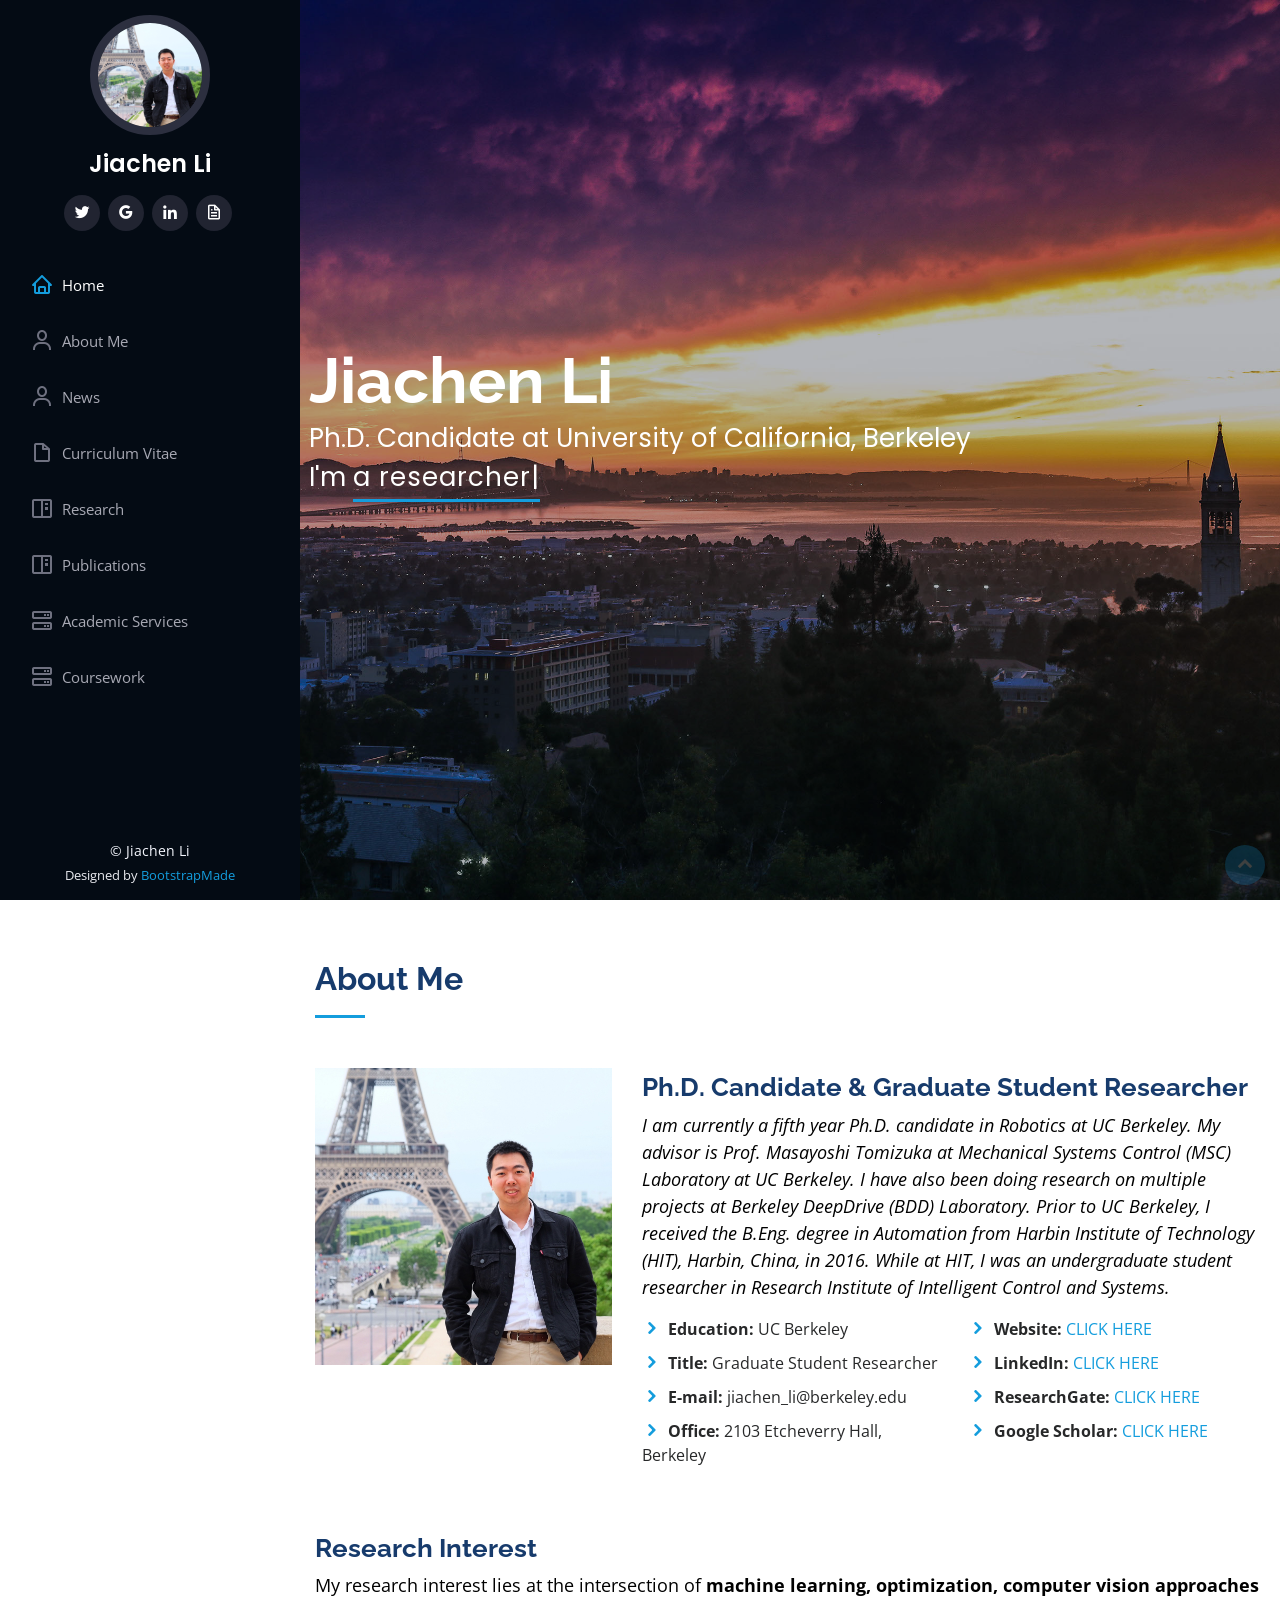
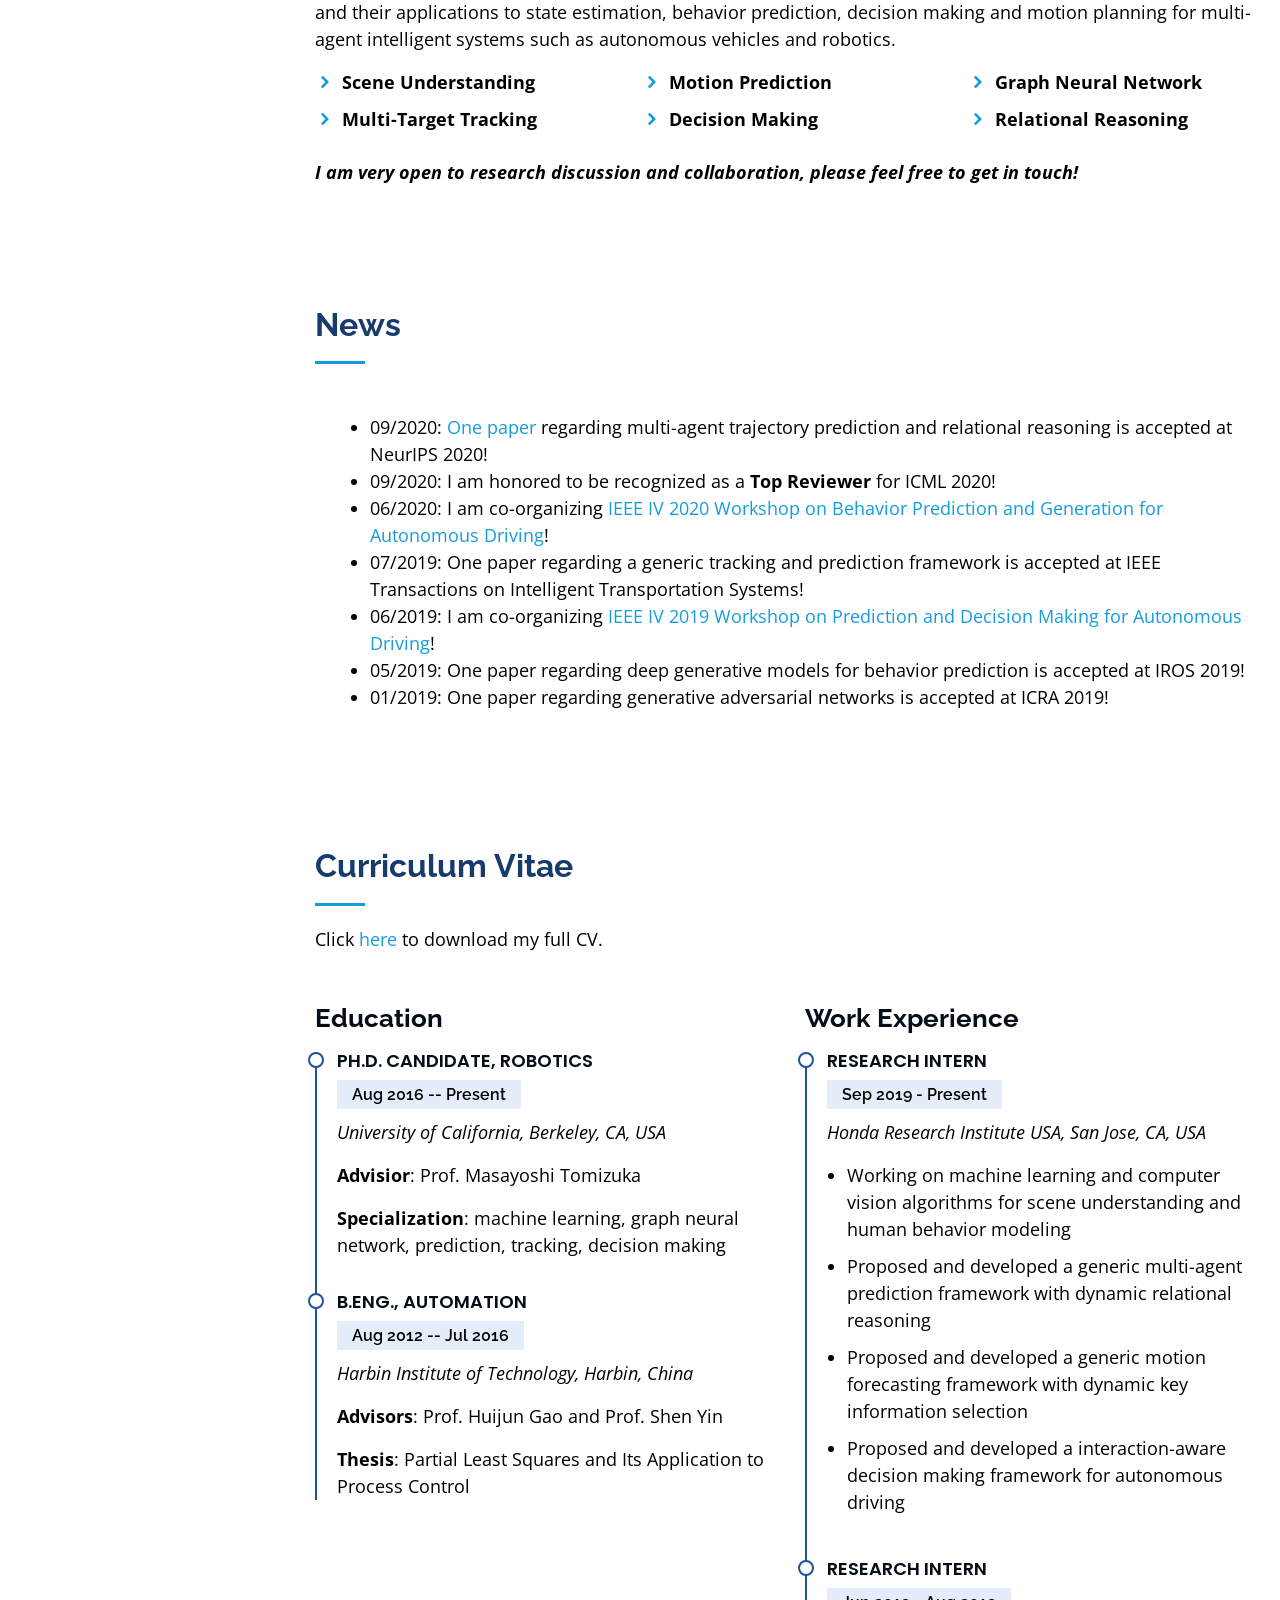
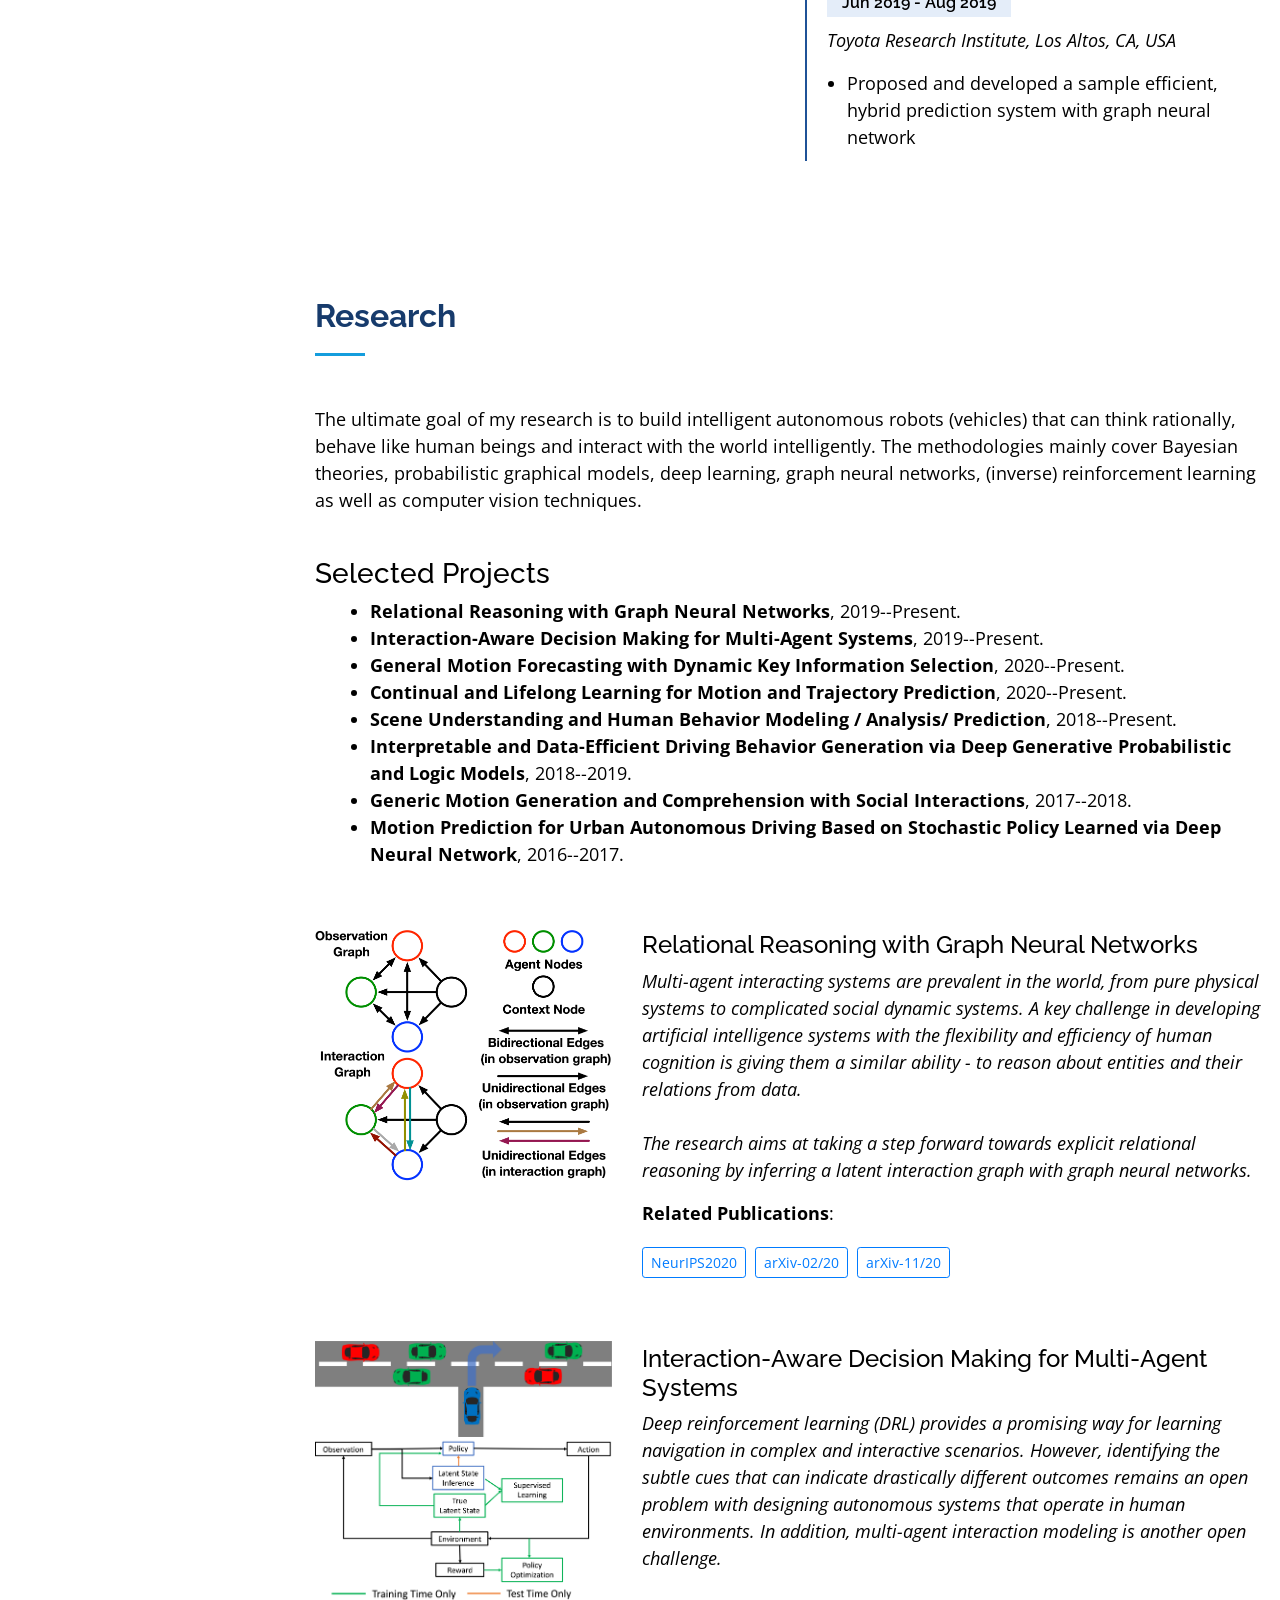
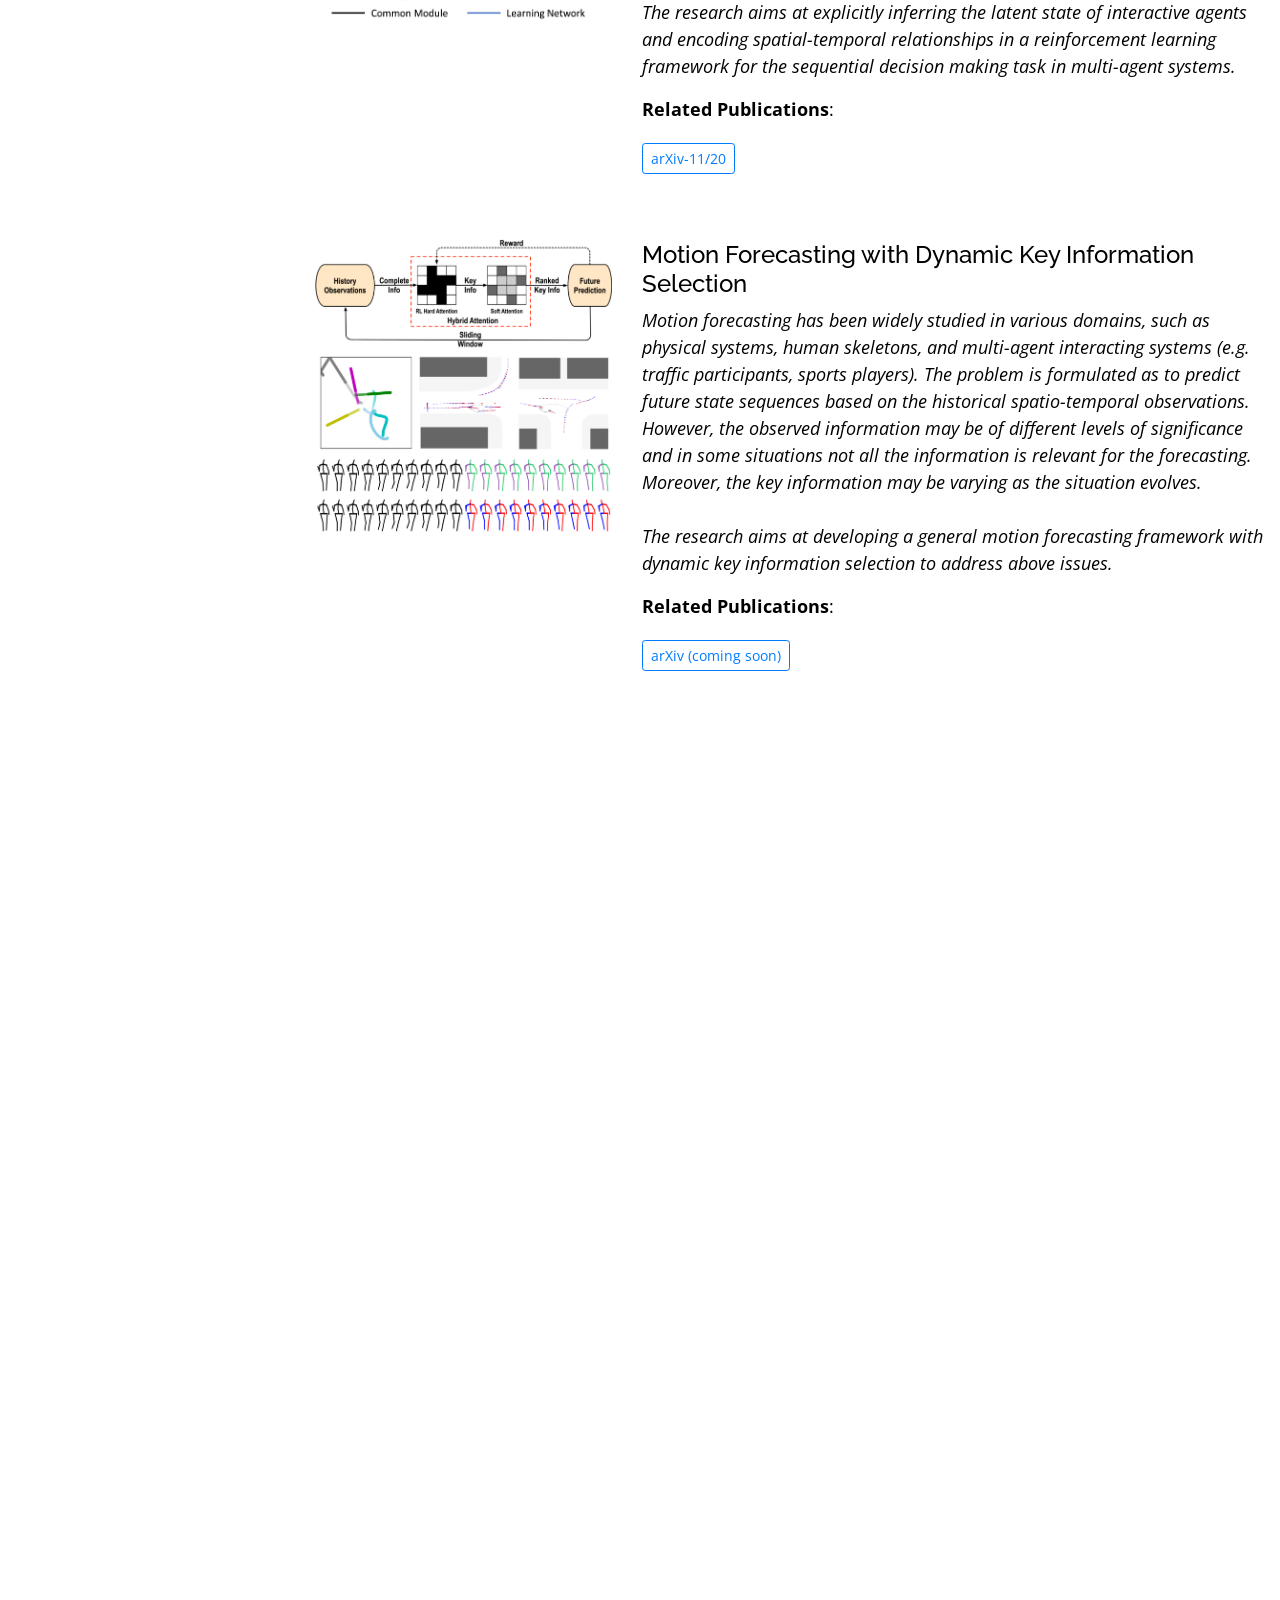
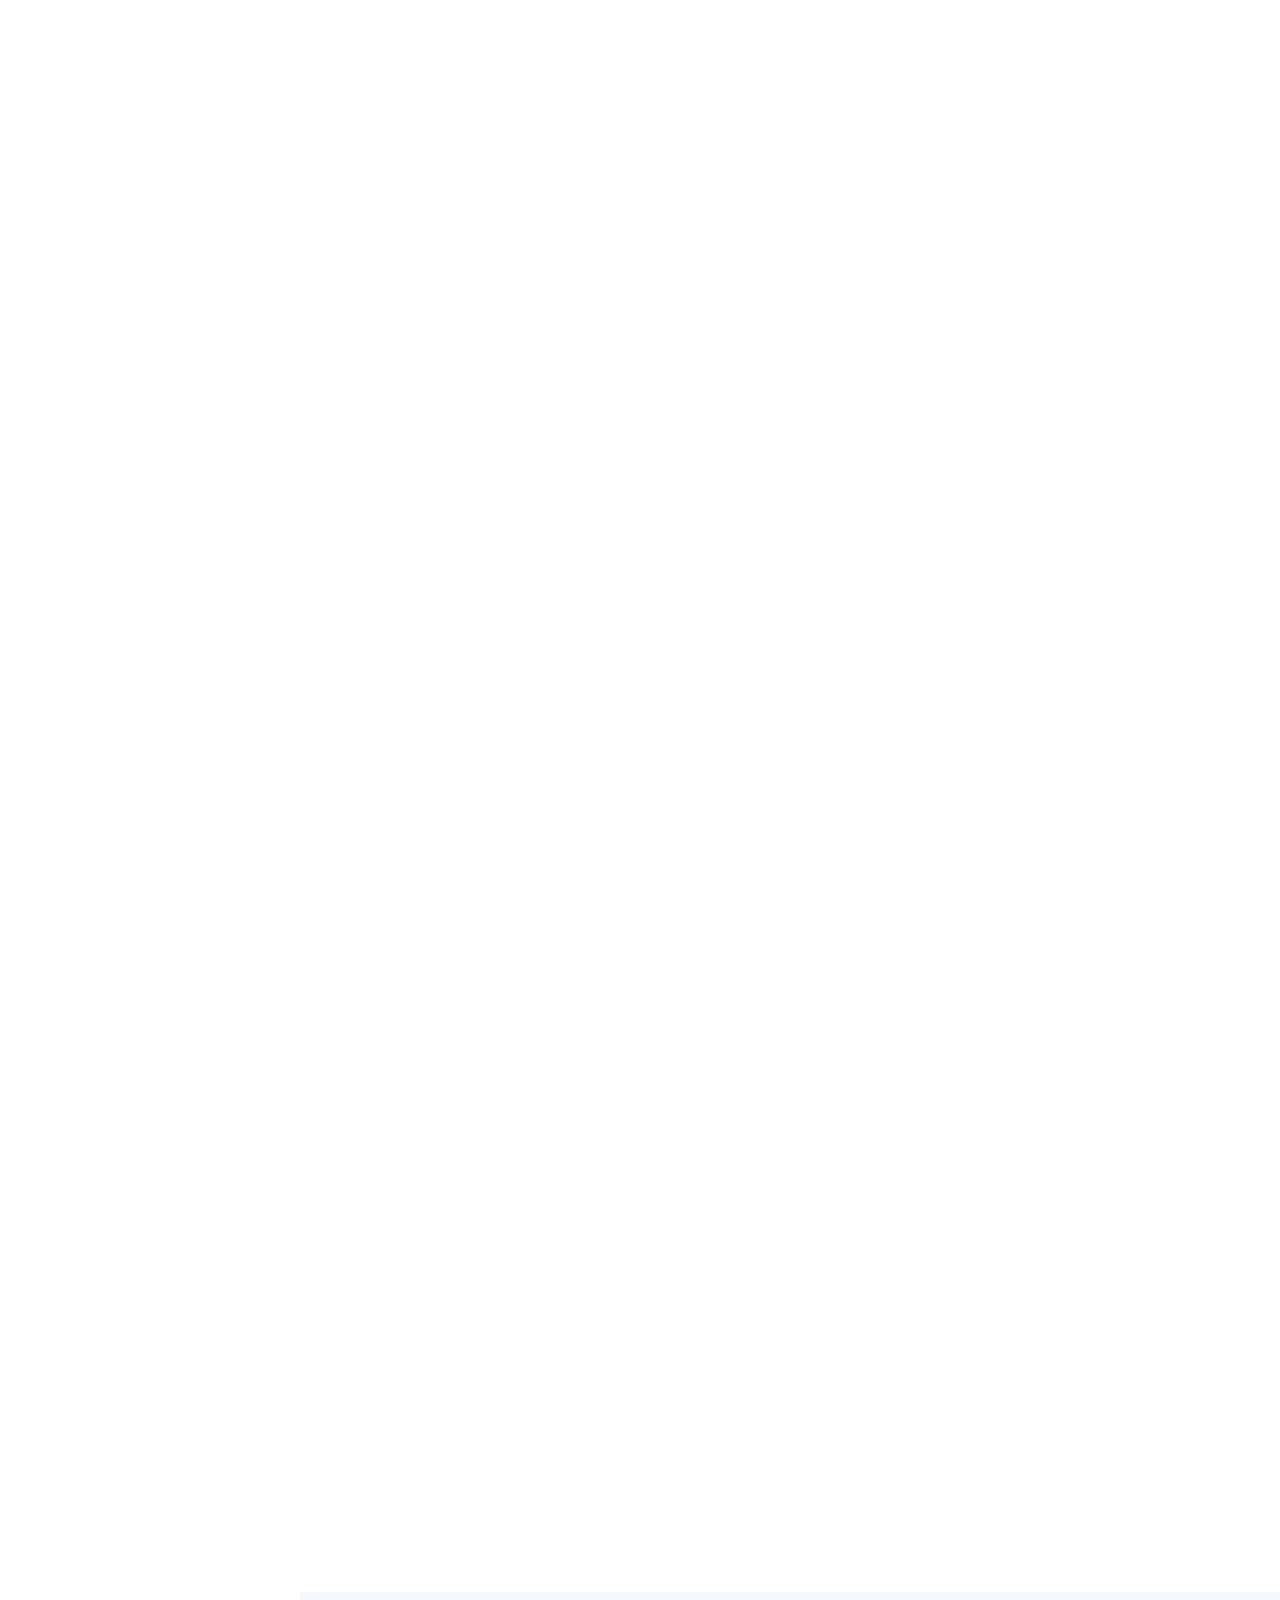
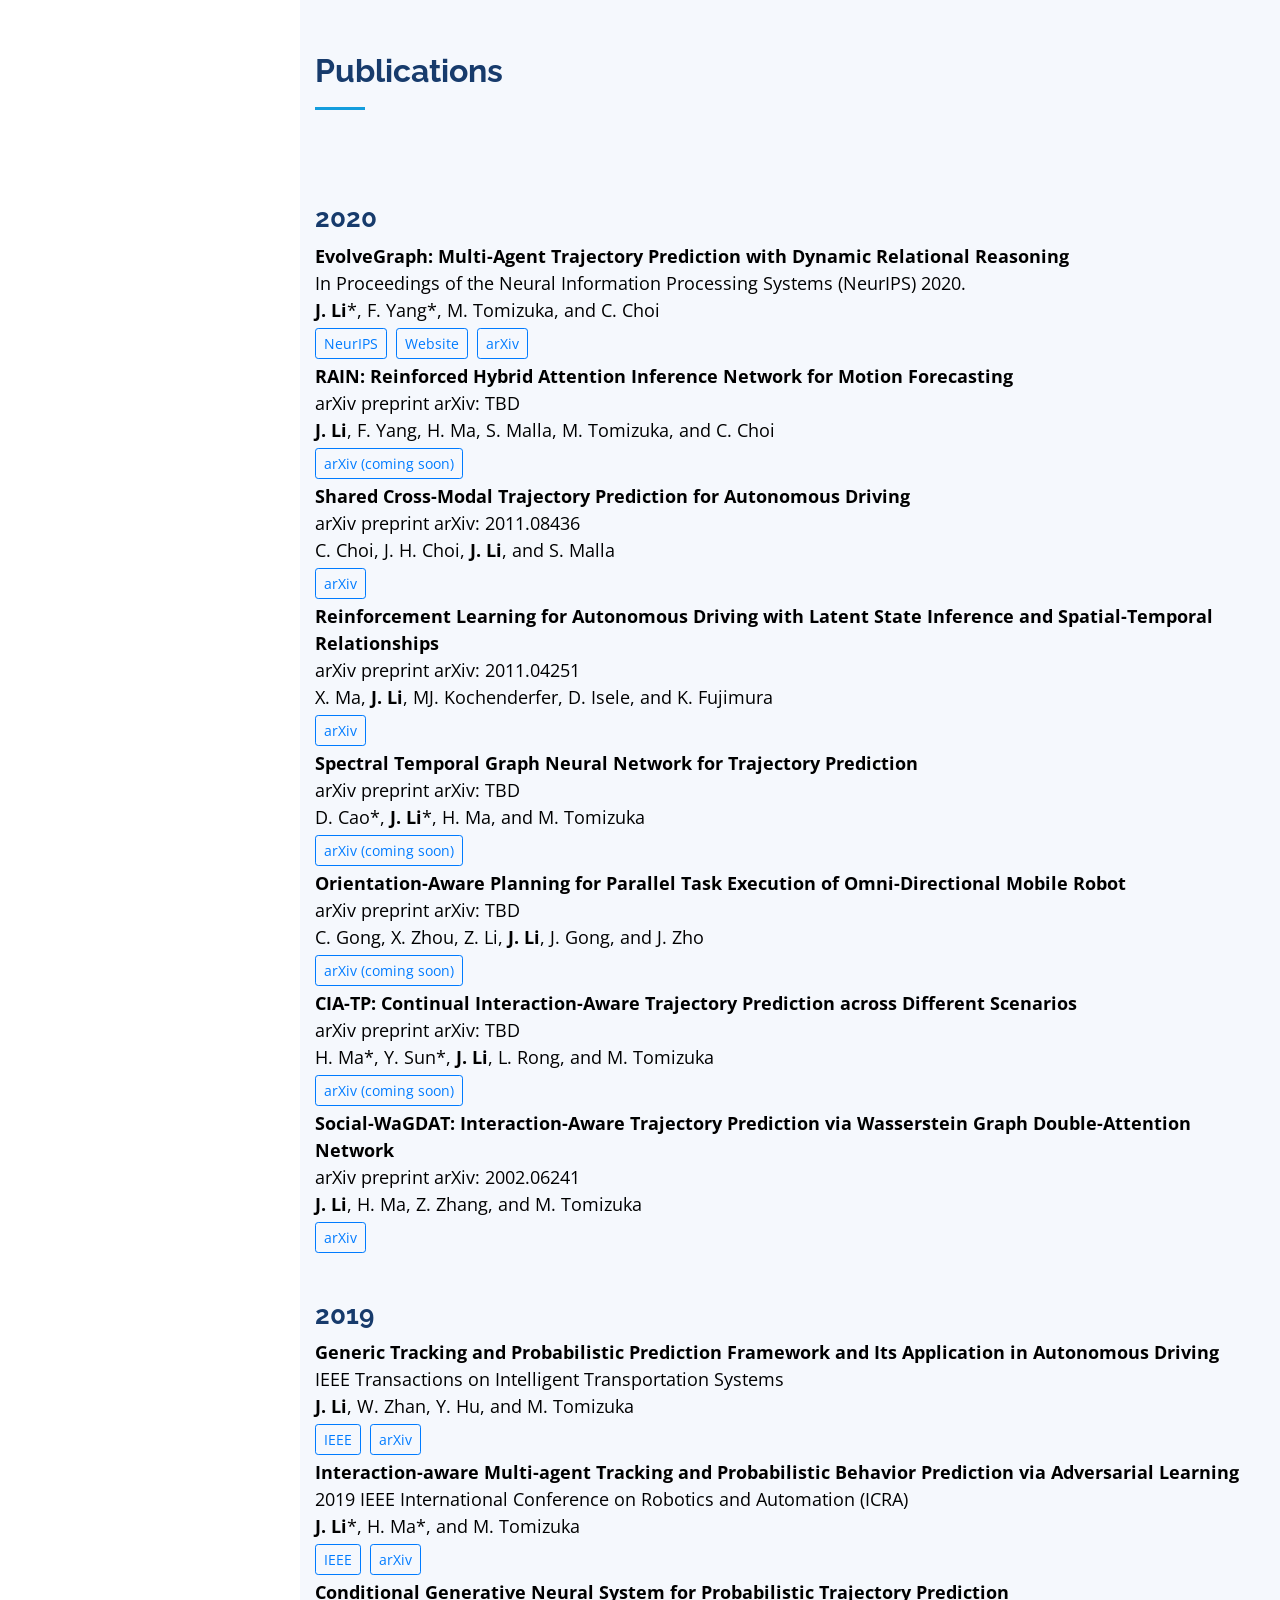
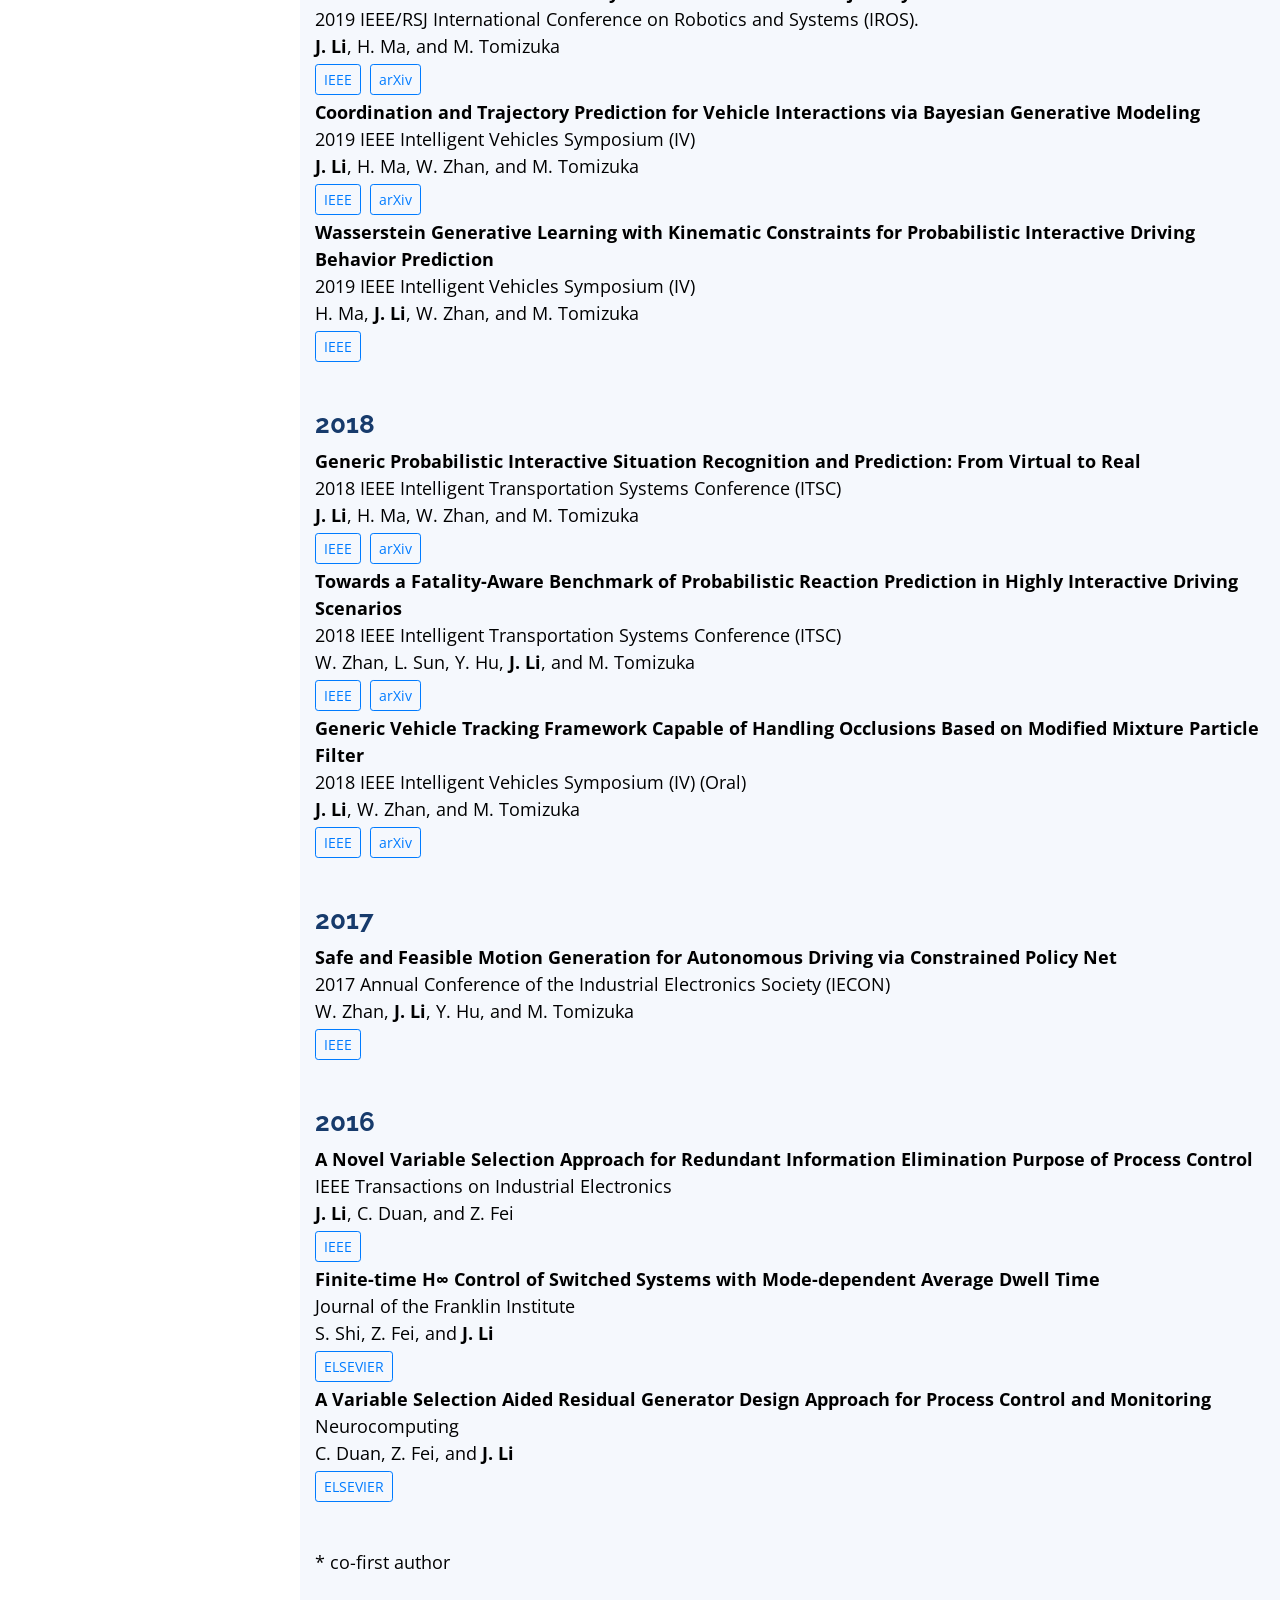
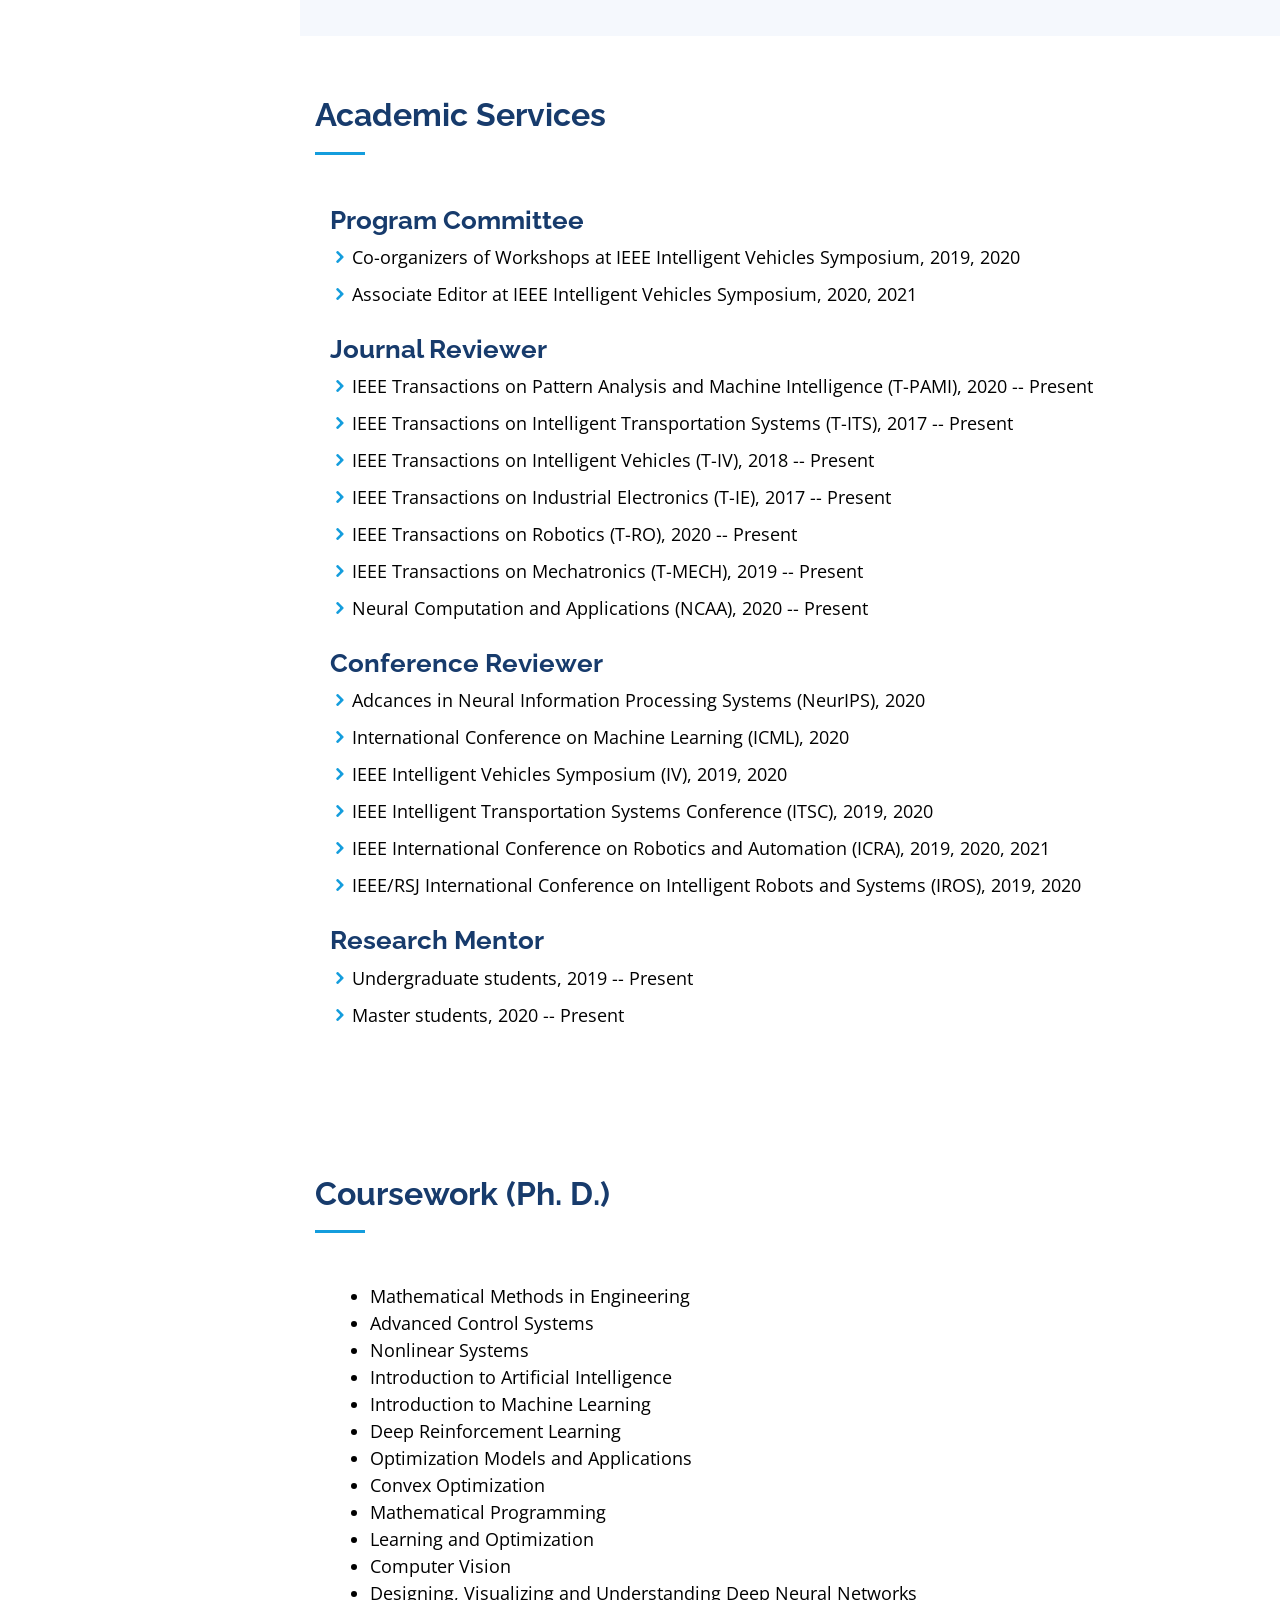
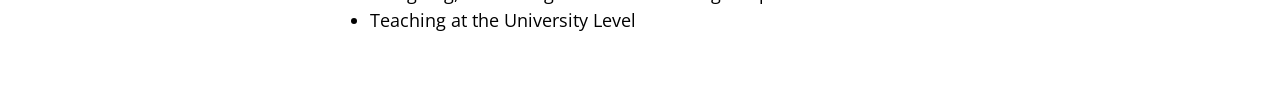
==== index.html @ 56a333f9 "Add files via upload" ====
<!DOCTYPE html>
<html lang="en">

<head>
  <meta charset="utf-8">
  <meta content="width=device-width, initial-scale=1.0" name="viewport">

  <title>Homepage for Jiachen Li</title>
  <meta content="" name="descriptison">
  <meta content="" name="keywords">

  <!-- Favicons -->
  <link rel="shortcut icon" href="bitbug_favicon.ico"/>
  <!--link href="assets/img/favicon.png" rel="icon">
  <link href="assets/img/apple-touch-icon.png" rel="apple-touch-icon"-->

  <!-- Google Fonts -->
  <link href="https://fonts.googleapis.com/css?family=Open+Sans:300,300i,400,400i,600,600i,700,700i|Raleway:300,300i,400,400i,500,500i,600,600i,700,700i|Poppins:300,300i,400,400i,500,500i,600,600i,700,700i" rel="stylesheet">

  <!-- Vendor CSS Files -->
  <link href="assets/vendor/bootstrap/css/bootstrap.min.css" rel="stylesheet">
  <link href="assets/vendor/icofont/icofont.min.css" rel="stylesheet">
  <link href="assets/vendor/boxicons/css/boxicons.min.css" rel="stylesheet">
  <link href="assets/vendor/venobox/venobox.css" rel="stylesheet">
  <link href="assets/vendor/owl.carousel/assets/owl.carousel.min.css" rel="stylesheet">
  <link href="assets/vendor/aos/aos.css" rel="stylesheet">

  <!-- Template Main CSS File -->
  <link href="assets/css/style.css" rel="stylesheet">

  <!-- =======================================================
  * Template Name: iPortfolio - v1.1.0
  * Template URL: https://bootstrapmade.com/iportfolio-bootstrap-portfolio-websites-template/
  * Author: BootstrapMade.com
  * License: https://bootstrapmade.com/license/
  ======================================================== -->
</head>

<body>

  <!-- ======= Header ======= -->
  <header id="header">
    <div class="d-flex flex-column">

      <div class="profile">
        <img src="assets/img/profile_photo.jpg" alt="" class="img-fluid rounded-circle">
        <h1 class="text-light"><a href="index.html">Jiachen Li</a></h1>
        <div class="social-links mt-3 text-center">
          <a href="https://twitter.com/JiachenLi8" target="_blank" class="twitter"><i class="bx bxl-twitter"></i></a>
          <a href="https://scholar.google.com/citations?user=1_f79vUAAAAJ&hl" target="_blank" class="google-scholar"><i class="bx bxl-google"></i></a>
          <a href="https://www.linkedin.com/in/jiachen-li/" target="_blank" class="linkedin"><i class="bx bxl-linkedin"></i></a>
          <a href="CV_Jiachen_Li.pdf" target="_blank" class="resume"><i class="bx bx-file"></i></a>
        </div>
      </div>

      <nav class="nav-menu">
        <ul>
          <li class="active"><a href="#hero"><i class="bx bx-home"></i> <span>Home</span></a></li>
          <li><a href="#about"><i class="bx bx-user"></i> <span>About Me</span></a></li>
          <li><a href="#news"><i class="bx bx-user"></i> <span>News</span></a></li>
          <li><a href="#resume"><i class="bx bx-file-blank"></i> <span>Curriculum Vitae</span></a></li>
          <li><a href="#research"><i class="bx bx-book-content"></i> Research</a></li>
          <li><a href="#publications"><i class="bx bx-book-content"></i> Publications</a></li>
          <li><a href="#services"><i class="bx bx-server"></i> Academic Services</a></li>
          <li><a href="#coursework"><i class="bx bx-server"></i> Coursework</a></li>
          

        </ul>
      </nav><!-- .nav-menu -->
      <button type="button" class="mobile-nav-toggle d-xl-none"><i class="icofont-navigation-menu"></i></button>

    </div>
  </header><!-- End Header -->

  <!-- ======= Hero Section ======= -->
  <section id="hero" class="d-flex flex-column justify-content-center align-items-center">
    <div class="hero-container" data-aos="fade-in">
      <h1>Jiachen Li</h1>
      <p>Ph.D. Candidate at University of California, Berkeley<br>
      I'm <span class="typed" data-typed-items="a researcher, an engineer, a developer"></span></p>
    </div>
  </section><!-- End Hero -->

  <main id="main">

    <!-- ======= About Section ======= -->
    <section id="about" class="about">
      <div class="container">

        <div class="section-title">
          <h2>About Me</h2>
        </div>

        <div class="row">
          <div class="col-lg-4" data-aos="fade-right">
            <img src="assets/img/profile_photo.jpg" class="img-fluid" alt="">
          </div>
          <div class="col-lg-8 pt-4 pt-lg-1 content" data-aos="fade-left">
            <h3>Ph.D. Candidate &amp; Graduate Student Researcher</h3>
            <p class="font-italic">
              <font size="4" color="black">I am currently a fifth year Ph.D. candidate in Robotics at UC Berkeley. My advisor is Prof. Masayoshi Tomizuka at Mechanical Systems Control (MSC) Laboratory at UC Berkeley. I have also been doing research on multiple projects at Berkeley DeepDrive (BDD) Laboratory. Prior to UC Berkeley, I received the B.Eng. degree in Automation from Harbin Institute of Technology (HIT), Harbin, China, in 2016. While at HIT, I was an undergraduate student researcher in Research Institute of Intelligent Control and Systems.</font>
            </p>
            <div class="row">
              <div class="col-lg-6">
                <ul>
                  <li><i class="icofont-rounded-right"></i> <strong>Education:</strong> UC Berkeley</li>
                  <li><i class="icofont-rounded-right"></i> <strong>Title:</strong> Graduate Student Researcher</li>
                  <li><i class="icofont-rounded-right"></i> <strong>E-mail:</strong> jiachen_li@berkeley.edu</li>
                  <li><i class="icofont-rounded-right"></i> <strong>Office:</strong> 2103 Etcheverry Hall, Berkeley</li>
                </ul>
              </div>
              <div class="col-lg-6">
                <ul>
                  <li><i class="icofont-rounded-right"></i> <strong>Website:</strong> <a href="https://jiachenli94.github.io/" target="_blank">CLICK HERE</a></li>
                  <li><i class="icofont-rounded-right"></i> <strong>LinkedIn:</strong> <a href="https://www.linkedin.com/in/jiachen-li/" target="_blank">CLICK HERE</a></li>
                  <li><i class="icofont-rounded-right"></i> <strong>ResearchGate:</strong> <a href="https://www.researchgate.net/profile/Jiachen_Li11" target="_blank">CLICK HERE</a></li>
                  <li><i class="icofont-rounded-right"></i> <strong>Google Scholar:</strong> <a href="https://scholar.google.com/citations?user=1_f79vUAAAAJ&hl" target="_blank">CLICK HERE</a></li>
                </ul>
              </div>
            </div>
          </div>
        </div>

        
        <div class="row">
          <p>&nbsp;</p>
          <div class="col-lg-12 pt-4 pt-lg-0 content" data-aos="fade-left" data-aos-delay="100">
          	<h3>Research Interest</h3>
            <p><font size="4px" color="black">
              My research interest lies at the intersection of <strong>machine learning, optimization, computer vision approaches</strong> and their applications to state estimation, behavior prediction, decision making and motion planning for multi-agent intelligent systems such as autonomous vehicles and robotics.
            </p>
            <div class="row">
              <div class="col-lg-4">
                <ul>
                  <li><i class="icofont-rounded-right"></i> <strong>Scene Understanding</strong> </li>
                  <li><i class="icofont-rounded-right"></i> <strong>Multi-Target Tracking</strong> </li>
                </ul>
              </div>
              <div class="col-lg-4">
                <ul>
                  <li><i class="icofont-rounded-right"></i> <strong>Motion Prediction</strong></li>
                  <li><i class="icofont-rounded-right"></i> <strong>Decision Making</strong> </li>
                </ul>
              </div>
              <div class="col-lg-4">
                <ul>
                  <li><i class="icofont-rounded-right"></i> <strong>Graph Neural Network</strong></li>
                  <li><i class="icofont-rounded-right"></i> <strong>Relational Reasoning</strong></li>
                </ul>
              </div>
            </div>
            <p class="font-italic">
              <font size="4" color="black"><strong>I am very open to research discussion and collaboration, please feel free to get in touch!</strong></font>
            </p>
          </div>
        </div>



      </div>
	</section>

    
    <!-- ======= Facts Section ======= -->
    <!--
    <section id="facts" class="facts section-bg">
      <div class="container">

        <div class="section-title">
          <h2>Facts</h2>
          
        </div>

        <div class="row no-gutters">

          <div class="col-lg-3 col-md-6 d-md-flex align-items-md-stretch" data-aos="fade-up">
            <div class="count-box">
              <i class="icofont-chart-bar-graph"></i>
              <span data-toggle="counter-up">291</span>
              <p><strong>Citations</strong> </p>
            </div>
          </div>

          <div class="col-lg-3 col-md-6 d-md-flex align-items-md-stretch" data-aos="fade-up" data-aos-delay="100">
            <div class="count-box">
              <i class="icofont-papers"></i>
              <span data-toggle="counter-up">19</span>
              <p><strong>Papers</strong> </p>
            </div>
          </div>

          <div class="col-lg-3 col-md-6 d-md-flex align-items-md-stretch" data-aos="fade-up" data-aos-delay="200">
            <div class="count-box">
              <i class="icofont-license"></i>
              <span data-toggle="counter-up">15</span>
              <p><strong>Patents</strong> </p>
            </div>
          </div>

          <div class="col-lg-3 col-md-6 d-md-flex align-items-md-stretch" data-aos="fade-up" data-aos-delay="300">
            <div class="count-box">
              <i class="icofont-users-alt-5"></i>
              <span data-toggle="counter-up">29</span>
              <p><strong>Collaborators</strong> </p>
            </div>
          </div>

        </div>

      </div>
    </section>
  -->
    <!-- End Facts Section -->

    <!-- ======= News Section ======= -->
    <section id="news" class="news">
      <div class="container">

        <div class="section-title">
          <h2>News</h2>
        </div>

    
          <div class="col-lg-12 pt-4 pt-lg-0 content" data-aos="fade-up">
            <ul>
            <li><i class="icofont-rounded"></i>09/2020: <a href="https://arxiv.org/abs/2003.13924" target="_blank">One paper</a> regarding multi-agent trajectory prediction and relational reasoning is accepted at NeurIPS 2020!</li>
            <li><i class="icofont-rounded"></i>09/2020: I am honored to be recognized as a <strong>Top Reviewer</strong> for ICML 2020!</li>
            <li><i class="icofont-rounded"></i>06/2020: I am co-organizing <a href="https://sites.google.com/berkeley.edu/iv20-interaction/" target="_blank">IEEE IV 2020 Workshop on Behavior Prediction and Generation for Autonomous Driving</a>!</li>
            <li><i class="icofont-rounded"></i>07/2019: One paper regarding a generic tracking and prediction framework is accepted at IEEE Transactions on Intelligent Transportation Systems!</li>
            <li><i class="icofont-rounded"></i>06/2019: I am co-organizing <a href="https://sites.google.com/berkeley.edu/iv19-interaction/" target="_blank">IEEE IV 2019 Workshop on Prediction and Decision Making for Autonomous Driving</a>!</li>
            <li><i class="icofont-rounded"></i>05/2019: One paper regarding deep generative models for behavior prediction is accepted at IROS 2019!</li>
            <li><i class="icofont-rounded"></i>01/2019: One paper regarding generative adversarial networks is accepted at ICRA 2019!</li>
            </ul>
          </div>
      </div>
    </section><!-- End Services Section -->


    <!-- ======= Resume Section ======= -->
    <section id="resume" class="resume">
      <div class="container">

        <div class="section-title">
          <h2>Curriculum Vitae</h2>
          <p>Click <a href="CV_Jiachen_Li.pdf" target="_blank" class="resume">here</a> to download my full CV.</p>
        </div>


        <div class="row">
          <div class="col-lg-6" data-aos="fade-up">
            <h3 class="resume-title">Education</h3>
            <div class="resume-item">
              <h4>Ph.D. Candidate, Robotics</h4>
              <h5>Aug 2016 -- Present</h5>
              <p><em>University of California, Berkeley, CA, USA</em></p>
              <p><strong>Advisior</strong>: Prof. Masayoshi Tomizuka</p>
              <p><strong>Specialization</strong>: machine learning, graph neural network, prediction, tracking, decision making</p>
            </div>
            <div class="resume-item">
              <h4>B.Eng., Automation</h4>
              <h5>Aug 2012 -- Jul 2016</h5>
              <p><em>Harbin Institute of Technology, Harbin, China</em></p>
              <p><strong>Advisors</strong>: Prof. Huijun Gao and Prof. Shen Yin</p>
              <p><strong>Thesis</strong>: Partial Least Squares and Its Application to Process Control</p>
            </div>

            

          </div>


          <div class="col-lg-6" data-aos="fade-up" data-aos-delay="100">
            <h3 class="resume-title">Work Experience</h3>
            <div class="resume-item">
              <h4>Research Intern</h4>
              <h5>Sep 2019 - Present</h5>
              <p><em>Honda Research Institute USA, San Jose, CA, USA</em></p>
              <ul>
                <li>Working on machine learning and computer vision algorithms for scene understanding and human behavior modeling</li>
                <li>Proposed and developed a generic multi-agent prediction framework with dynamic relational reasoning</li>
                <li>Proposed and developed a generic motion forecasting framework with dynamic key information selection</li>
                <li>Proposed and developed a interaction-aware decision making framework for autonomous driving</li>
              </ul>
            </div>
            <div class="resume-item">
              <h4>Research Intern</h4>
              <h5>Jun 2019 - Aug 2019</h5>
              <p><em>Toyota Research Institute, Los Altos, CA, USA</em></p>
              <ul>
                <li>Proposed and developed a sample efficient, hybrid prediction system with graph neural network</li>
              </ul>
            </div>

          </div>
        </div>

      </div>
    </section><!-- End Resume Section -->


    


    <!-- ======= Research Section ======= -->
    <section id="research" class="research">
      <div class="container">

        <div class="section-title">
          <h2>Research</h2>
        </div>
        
        <div><p><font size="4px" color="black">The ultimate goal of my research is to build intelligent autonomous robots (vehicles) that can think rationally, behave like human beings and interact with the world intelligently. The methodologies mainly cover Bayesian theories, probabilistic graphical models, deep learning, graph neural networks, (inverse) reinforcement learning as well as computer vision techniques.</p></div>
        
        
        <p></p><p></p><p></p><p></p> <br>

        <div class="row">
          <div class="col-lg-12 pt-4 pt-lg-0 content" data-aos="fade-up"><h3>Selected Projects</h3></div>
        </div>
        


        <div class="col-lg-12 pt-4 pt-lg-0 content" data-aos="fade-left" data-aos-delay="100">
          <div class="row">
            <div class="col-lg-12">
              <ul>
                <li><i class="icofont-rounded"></i> <strong>Relational Reasoning with Graph Neural Networks</strong>, 2019--Present.</li>
                <li><i class="icofont-rounded"></i> <strong>Interaction-Aware Decision Making for Multi-Agent Systems</strong>, 2019--Present.</li>
                <li><i class="icofont-rounded"></i> <strong>General Motion Forecasting with Dynamic Key Information Selection</strong>, 2020--Present.</li>
                <li><i class="icofont-rounded"></i> <strong>Continual and Lifelong Learning for Motion and Trajectory Prediction</strong>, 2020--Present.</li>
                <li><i class="icofont-rounded"></i> <strong>Scene Understanding and Human Behavior Modeling / Analysis/ Prediction</strong>, 2018--Present.</li>
                <li><i class="icofont-rounded"></i> <strong>Interpretable and Data-Efficient Driving Behavior Generation via Deep Generative Probabilistic and Logic Models</strong>, 2018--2019.</li>
                <li><i class="icofont-rounded"></i> <strong>Generic Motion Generation and Comprehension with Social Interactions</strong>, 2017--2018.</li>
                <li><i class="icofont-rounded"></i> <strong>Motion Prediction for Urban Autonomous Driving Based on Stochastic Policy Learned via Deep Neural Network</strong>, 2016--2017.</li>
              </ul>
            </div>
          </div>
        </div>


        <p></p><p></p> <br>
  
        <div class="row">
          <div class="col-lg-4" data-aos="fade-right">
            <img src="assets/img/graph.png" class="img-fluid" alt="">
          </div>
          <div class="col-lg-8 pt-4 pt-lg-1 content" data-aos="fade-left">
            <h4>Relational Reasoning with Graph Neural Networks</h4>
            <p class="font-italic">
              <font size="4pt" color="black">Multi-agent interacting systems are prevalent in the world, from pure physical systems to complicated social dynamic systems. A key challenge in developing artificial intelligence systems with the flexibility and efficiency of human cognition is giving them a similar ability - to reason about entities and their relations from data. 
              <br><br>
              The research aims at taking a step forward towards explicit relational reasoning by inferring a latent interaction graph with graph neural networks.</font>
            </p>
            <p><font size="4pt" color="black"> <strong>Related Publications</strong>:
            <div class="btn-links">
                <a class="btn btn-outline-primary my-1 mr-1 btn-sm" href="https://proceedings.neurips.cc/paper/2020/hash/e4d8163c7a068b65a64c89bd745ec360-Abstract.html" target="_blank">NeurIPS2020</a>
                <a class="btn btn-outline-primary my-1 mr-1 btn-sm" href="https://arxiv.org/abs/2002.06241" target="_blank">arXiv-02/20</a>
                <a class="btn btn-outline-primary my-1 mr-1 btn-sm" href="https://arxiv.org/abs/2011.04251" target="_blank">arXiv-11/20</a>
            </div>
            </p>
          </div>
        </div>


        <p></p><p></p> <br>
  
        <div class="row">
          <div class="col-lg-4" data-aos="fade-right">
            <img src="assets/img/decision_making.png" class="img-fluid" alt="">
          </div>
          <div class="col-lg-8 pt-4 pt-lg-1 content" data-aos="fade-left">
            <h4>Interaction-Aware Decision Making for Multi-Agent Systems</h4>
            <p class="font-italic">
              <font size="4pt" color="black">Deep reinforcement learning (DRL) provides a promising way for learning navigation in complex and interactive scenarios. However, identifying the subtle cues that can indicate drastically different outcomes remains an open problem with designing autonomous systems that operate in human environments. In addition, multi-agent interaction modeling is another open challenge.
              <br><br>
              The research aims at explicitly inferring the latent state of interactive agents and encoding spatial-temporal relationships in a reinforcement learning framework for the sequential decision making task in multi-agent systems. </font>
            </p>
            <p><font size="4pt" color="black"> <strong>Related Publications</strong>:
            <div class="btn-links">
                <a class="btn btn-outline-primary my-1 mr-1 btn-sm" href="https://arxiv.org/abs/2011.04251" target="_blank">arXiv-11/20</a>
            </div>
            </p>
          </div>
        </div>


        <p></p><p></p> <br>
  
        <div class="row">
          <div class="col-lg-4" data-aos="fade-right">
            <img src="assets/img/key_info.png" class="img-fluid" alt="">
          </div>
          <div class="col-lg-8 pt-4 pt-lg-1 content" data-aos="fade-left">
            <h4>Motion Forecasting with Dynamic Key Information Selection</h4>
            <p class="font-italic">
              <font size="4pt" color="black">Motion forecasting has been widely studied in various domains, such as physical systems, human skeletons, and multi-agent interacting systems (e.g. traffic participants, sports players). The problem is formulated as to predict future state sequences based on the historical spatio-temporal observations. However, the observed information may be of different levels of significance and in some situations not all the information is relevant for the forecasting. Moreover, the key information may be varying as the situation evolves. 
              <br><br>
              The research aims at developing a general motion forecasting framework with dynamic key information selection to address above issues. </font>
            </p>
            <p><font size="4pt" color="black"> <strong>Related Publications</strong>:
            <div class="btn-links">
                <a class="btn btn-outline-primary my-1 mr-1 btn-sm" href="https://jiachenli94.github.io/" target="_blank">arXiv (coming soon)</a>
            </div>
            </p>
          </div>
        </div>


        <p></p><p></p> <br>
  
        <div class="row">
          <div class="col-lg-4" data-aos="fade-right">
            <img src="assets/img/continual_learning.png" class="img-fluid" alt="">
          </div>
          <div class="col-lg-8 pt-4 pt-lg-1 content" data-aos="fade-left">
            <h4>Continual/Lifelong Learning for Motion and Trajectory Prediction</h4>
            <p class="font-italic">
              <font size="4pt" color="black">Multi-agent behavior prediction is essential in many real-world applications, such as autonomous driving and mobile robot navigation. Many recent works have been done to solve this problem and the prediction performance is becoming better and better in terms of accuracy. However, how to train a predictor with the incremental dataset in different scenarios remains a largely unexplored question. <br><br>
              The research aims at exploring a good and generalizable representation for different scenarios and employing continual learning techniques to enable learning with incremental data efficiently. </font>
            </p>
            <p><font size="4pt" color="black"> <strong>Related Publications</strong>:
            <div class="btn-links">
                <a class="btn btn-outline-primary my-1 mr-1 btn-sm" href="https://jiachenli94.github.io/" target="_blank">arXiv (coming soon)</a>
            </div>
            </p>
          </div>
        </div>


        <p></p><p></p> <br>
  
        <div class="row">
          <div class="col-lg-4" data-aos="fade-right">
            <img src="assets/img/DGM.png" class="img-fluid" alt="">
          </div>
          <div class="col-lg-8 pt-4 pt-lg-1 content" data-aos="fade-left">
            <h4>Deep Generative Models for Motion Generation and Prediction</h4>
            <p class="font-italic">
              <font size="4pt" color="black">The objective of generative models is to approximate the true data distribution, with which one can generate new samples similar to real data points with a proper variance. Generative models have been widely employed in tasks of representation learning and distribution approximation in literature, which basically fall into two categories: explicit density models and implicit density models. In recent years, since deep neural networks have been leveraged as universal distribution approximators thanks to its high flexibility, two deep generative models have been widely studied: Variational Auto-Encoder (VAE) and Generative Adversarial Network (GAN). <br><br>
              The research aims at exploring how to utilize the power of deep generative models in motion generation/prediction tasks. The methods are also generalizable to time-series prediction. </font>
            </p>
            <p><font size="4pt" color="black"> <strong>Related Publications</strong>:
            <div class="btn-links">
                <a class="btn btn-outline-primary my-1 mr-1 btn-sm" href="https://arxiv.org/abs/2002.06241" target="_blank">arXiv-02/20</a>
                <a class="btn btn-outline-primary my-1 mr-1 btn-sm" href="https://ieeexplore.ieee.org/abstract/document/8793661" target="_blank">ICRA2019</a>
                <a class="btn btn-outline-primary my-1 mr-1 btn-sm" href="https://ieeexplore.ieee.org/abstract/document/8967822" target="_blank">IROS2019</a>
                <a class="btn btn-outline-primary my-1 mr-1 btn-sm" href="https://ieeexplore.ieee.org/abstract/document/8813821" target="_blank">IV2019-1</a>
                <a class="btn btn-outline-primary my-1 mr-1 btn-sm" href="https://ieeexplore.ieee.org/abstract/document/8813783" target="_blank">IV2019-2</a>
            </div>
            </p>
          </div>
        </div>


        <p></p><p></p> <br>
  
        <div class="row">
          <div class="col-lg-4" data-aos="fade-right">
            <img src="assets/img/PGM.png" class="img-fluid" alt="">
          </div>
          <div class="col-lg-8 pt-4 pt-lg-1 content" data-aos="fade-left">
            <h4>Probabilistic Graphical Models for Behavior Recognition and Prediction</h4>
            <p class="font-italic">
              <font size="4pt" color="black">Probabilistic graphical models (PGM) are important approaches for Bayesian inference, which are probabilistic models for which a graph expresses the conditional dependence structure between random variables. Generally, probabilistic graphical models use a graph-based representation as the foundation for encoding a distribution over a multi-dimensional space and a graph that is a compact or factorized representation of a set of independences that hold in the specific distribution.  <br><br>
              The research aims at exploring how to utilize the power of probabilistic graphical models in behavior recognition and motion generation tasks. The proposed methods are also generalizable to time-series modeling with an emphasis on probabilistic inference. </font>
            </p>
            <p><font size="4pt" color="black"> <strong>Related Publications</strong>:
            <div class="btn-links">
                <a class="btn btn-outline-primary my-1 mr-1 btn-sm" href="https://ieeexplore.ieee.org/abstract/document/8789525" target="_blank">IEEE T-ITS</a>
                <a class="btn btn-outline-primary my-1 mr-1 btn-sm" href="https://ieeexplore.ieee.org/abstract/document/8569780" target="_blank">ITSC2018-1</a>
                <a class="btn btn-outline-primary my-1 mr-1 btn-sm" href="https://ieeexplore.ieee.org/abstract/document/8569785" target="_blank">ITSC2018-2</a>
                <a class="btn btn-outline-primary my-1 mr-1 btn-sm" href="https://ieeexplore.ieee.org/abstract/document/8500626" target="_blank">IV2018</a>
            </div>
            </p>
          </div>
        </div>


        <p></p><p></p>

        <div class="row">
          <div class="col-lg-4" data-aos="fade-right">
            <img src="assets/img/scenarios.jpg" class="img-fluid" alt="">
          </div>
          <div class="col-lg-8 pt-4 pt-lg-1 content" data-aos="fade-left">
            <h4>Scene Understanding and Behavior / Trajectory Prediction</h4>
            <p class="font-italic">
              <font size="4px" color="black">Effective understanding of the environment and accurate trajectory prediction of surrounding dynamic obstacles are critical for intelligent autonomous systems to achieve safe and high-quality decision making, motion planning and control. 
              <br><br>
              The research aims at recognizing driver behaviors and traffic situations as well as predicting future trajectories for multiple highly interactive agents jointly. </font>
            </p>
            <p><font size="4pt" color="black"> <strong>Related Publications</strong>:
            <div class="btn-links">
                <a class="btn btn-outline-primary my-1 mr-1 btn-sm" href="https://github.com/jiachenli94/Awesome-Interaction-aware-Trajectory-Prediction" target="_blank">Survey</a>
                <a class="btn btn-outline-primary my-1 mr-1 btn-sm" href="https://ieeexplore.ieee.org/abstract/document/8789525" target="_blank">IEEE T-ITS</a>
                <a class="btn btn-outline-primary my-1 mr-1 btn-sm" href="https://ieeexplore.ieee.org/abstract/document/8793661" target="_blank">ICRA2019</a>
                <a class="btn btn-outline-primary my-1 mr-1 btn-sm" href="https://ieeexplore.ieee.org/abstract/document/8967822" target="_blank">IROS2019</a>
                <a class="btn btn-outline-primary my-1 mr-1 btn-sm" href="https://ieeexplore.ieee.org/abstract/document/8813821" target="_blank">IV2019-1</a>
                <a class="btn btn-outline-primary my-1 mr-1 btn-sm" href="https://ieeexplore.ieee.org/abstract/document/8813783" target="_blank">IV2019-2</a>
                <a class="btn btn-outline-primary my-1 mr-1 btn-sm" href="https://ieeexplore.ieee.org/abstract/document/8569780" target="_blank">ITSC2018-1</a>
                <a class="btn btn-outline-primary my-1 mr-1 btn-sm" href="https://ieeexplore.ieee.org/abstract/document/8569785" target="_blank">ITSC2018-2</a>
            </div>
            </p>
          </div>
        </div>

        <p></p><p></p>

        <div class="row">
          <div class="col-lg-4" data-aos="fade-right">
            <img src="assets/img/tracking.png" class="img-fluid" alt="">
          </div>
          <div class="col-lg-8 pt-4 pt-lg-1 content" data-aos="fade-left">
            <h4>Constrained Mixture Sequential Monte Carlo and Its Application to Multi-Object Tracking</h4>
            <p class="font-italic">
              <font size="4px" color="black">The research aims at realizing accurate and robust tracking of multivariate dynamic systems with a focus on multi-agent autonomous systems. The proposed method can handle multi-modality of system state as well as missing observations (e.g. sensor occlusion in autonomous driving). The tracking framework can incorporate arbitrary learning-based system transition models. </font>
            </p>
            <p><font size="4pt" color="black"> <strong>Related Publications</strong>:
            <div class="btn-links">
              <a class="btn btn-outline-primary my-1 mr-1 btn-sm" href="https://ieeexplore.ieee.org/abstract/document/8789525" target="_blank">IEEE T-ITS</a>
              <a class="btn btn-outline-primary my-1 mr-1 btn-sm" href="https://ieeexplore.ieee.org/abstract/document/8793661" target="_blank">ICRA2019</a>
              <a class="btn btn-outline-primary my-1 mr-1 btn-sm" href="https://ieeexplore.ieee.org/abstract/document/8500626" target="_blank">IV2018</a>
              <a class="btn btn-outline-primary my-1 mr-1 btn-sm" href="https://msc.berkeley.edu/research/perception-pftracking.html" target="_blank">Website</a>
            </div>
            </p>
          </div>
        </div>



      </div>
  </section>

    
    <section id="publications" class="about section-bg">
      <div class="container">

        <div class="section-title">
          <h2>Publications</h2>
        </div>

        <div class="row">
          <p>&nbsp;</p>
          <div class="col-lg-12 pt-4 pt-lg-0 content" >
          	<h3>2020</h3>
            <div class="row">
              <div class="col-lg-12" data-aos="fade-left">
                

		      
		            <strong>EvolveGraph: Multi-Agent Trajectory Prediction with Dynamic Relational Reasoning
                </strong>
                <div> In Proceedings of the Neural Information Processing Systems (NeurIPS) 2020.
                </div>
                <strong>J. Li</strong>*, F. Yang*, M. Tomizuka, and C. Choi
                <div class="btn-links">
                <a class="btn btn-outline-primary my-1 mr-1 btn-sm" href="https://proceedings.neurips.cc/paper/2020/hash/e4d8163c7a068b65a64c89bd745ec360-Abstract.html" target="_blank">NeurIPS</a>
                <a class="btn btn-outline-primary my-1 mr-1 btn-sm" href="https://jiachenli94.github.io/publications/Evolvegraph/" target="_blank">Website</a>
                <a class="btn btn-outline-primary my-1 mr-1 btn-sm" href="https://arxiv.org/abs/2003.13924" target="_blank">arXiv</a>
                </div>

                <strong>RAIN: Reinforced Hybrid Attention Inference Network for Motion Forecasting</strong>
                <div>arXiv preprint arXiv: TBD
                </div>
                <strong>J. Li</strong>, F. Yang, H. Ma, S. Malla, M. Tomizuka, and C. Choi
                <div class="btn-links">
                <a class="btn btn-outline-primary my-1 mr-1 btn-sm" href="https://jiachenli94.github.io/" target="_blank">arXiv (coming soon)</a>
                </div>
		      
		            <strong>Shared Cross-Modal Trajectory Prediction for Autonomous Driving</strong>
                <div>arXiv preprint arXiv: 2011.08436
                </div>
                C. Choi, J. H. Choi, <strong>J. Li</strong>, and S. Malla
                <div class="btn-links">
                <a class="btn btn-outline-primary my-1 mr-1 btn-sm" href="https://arxiv.org/abs/2011.08436" target="_blank">arXiv</a>
                </div>

                <strong>Reinforcement Learning for Autonomous Driving with Latent State Inference and Spatial-Temporal Relationships</strong>
                <div>arXiv preprint arXiv: 2011.04251
                </div>
                X. Ma, <strong>J. Li</strong>, MJ. Kochenderfer, D. Isele, and K. Fujimura
                <div class="btn-links">
                <a class="btn btn-outline-primary my-1 mr-1 btn-sm" href="http://arxiv.org/abs/2011.04251" target="_blank">arXiv</a>
                </div>

                <strong>Spectral Temporal Graph Neural Network for Trajectory Prediction</strong>
                <div>arXiv preprint arXiv: TBD
                </div>
                D. Cao*, <strong>J. Li</strong>*, H. Ma, and M. Tomizuka
                <div class="btn-links">
                <a class="btn btn-outline-primary my-1 mr-1 btn-sm" href="https://jiachenli94.github.io/" target="_blank">arXiv (coming soon)</a>
                </div>

                <strong>Orientation-Aware Planning for Parallel Task Execution of Omni-Directional Mobile Robot</strong>
                <div>arXiv preprint arXiv: TBD
                </div>
                C. Gong, X. Zhou, Z. Li, <strong>J. Li</strong>, J. Gong, and J. Zho
                <div class="btn-links">
                <a class="btn btn-outline-primary my-1 mr-1 btn-sm" href="https://jiachenli94.github.io/" target="_blank">arXiv (coming soon)</a>
                </div>

                <strong>CIA-TP: Continual Interaction-Aware Trajectory Prediction across Different Scenarios</strong>
                <div>arXiv preprint arXiv: TBD
                </div>
                H. Ma*, Y. Sun*, <strong>J. Li</strong>, L. Rong, and M. Tomizuka
                <div class="btn-links">
                <a class="btn btn-outline-primary my-1 mr-1 btn-sm" href="https://jiachenli94.github.io/" target="_blank">arXiv (coming soon)</a>
                </div>

                <strong>Social-WaGDAT: Interaction-Aware Trajectory Prediction via Wasserstein Graph Double-Attention Network</strong>
                <div>arXiv preprint arXiv: 2002.06241
                </div>
                <strong>J. Li</strong>, H. Ma, Z. Zhang, and M. Tomizuka
                <div class="btn-links">
                <a class="btn btn-outline-primary my-1 mr-1 btn-sm" href="https://arxiv.org/abs/2002.06241" target="_blank">arXiv</a>
                </div>
               

              </div>
            </div>
          </div>
          
          <p>&nbsp;</p>
          <div class="col-lg-12 pt-4 pt-lg-0 content" >
          	<h3>2019</h3>
            <div class="row">
              <div class="col-lg-12" data-aos="fade-left">
                
                <strong>Generic Tracking and Probabilistic Prediction Framework and Its Application in Autonomous Driving
                </strong>
                <div>IEEE Transactions on Intelligent Transportation Systems
                </div>
                <strong>J. Li</strong>, W. Zhan, Y. Hu, and M. Tomizuka
                <div class="btn-links">
                <a class="btn btn-outline-primary my-1 mr-1 btn-sm" href="https://ieeexplore.ieee.org/abstract/document/8789525" target="_blank">IEEE</a>
                <a class="btn btn-outline-primary my-1 mr-1 btn-sm" href="https://arxiv.org/abs/1908.09031" target="_blank">arXiv</a>
                </div>

                <strong>Interaction-aware Multi-agent Tracking and Probabilistic Behavior Prediction via Adversarial Learning
                </strong>
                <div>2019 IEEE International Conference on Robotics and Automation (ICRA)
                </div>
                <strong>J. Li</strong>*, H. Ma*, and M. Tomizuka
                <div class="btn-links">
                <a class="btn btn-outline-primary my-1 mr-1 btn-sm" href="https://ieeexplore.ieee.org/abstract/document/8793661" target="_blank">IEEE</a>
                <a class="btn btn-outline-primary my-1 mr-1 btn-sm" href="https://arxiv.org/abs/1904.02390" target="_blank">arXiv</a>
		</div>

                <strong>Conditional Generative Neural System for Probabilistic Trajectory Prediction </strong>
                <div>2019 IEEE/RSJ International Conference on Robotics and Systems (IROS).
                </div>
                <strong>J. Li</strong>, H. Ma, and M. Tomizuka
                <div class="btn-links">
                <a class="btn btn-outline-primary my-1 mr-1 btn-sm" href="https://ieeexplore.ieee.org/abstract/document/8967822" target="_blank">IEEE</a>
                <a class="btn btn-outline-primary my-1 mr-1 btn-sm" href="https://arxiv.org/abs/1905.01631" target="_blank">arXiv</a>
                </div>
        
                <strong>Coordination and Trajectory Prediction for Vehicle Interactions via Bayesian Generative Modeling
                </strong>
                <div>2019 IEEE Intelligent Vehicles Symposium (IV)
                </div>
                <strong>J. Li</strong>, H. Ma, W. Zhan, and M. Tomizuka
                <div class="btn-links">
                <a class="btn btn-outline-primary my-1 mr-1 btn-sm" href="https://ieeexplore.ieee.org/abstract/document/8813821" target="_blank">IEEE</a>
                <a class="btn btn-outline-primary my-1 mr-1 btn-sm" href="https://arxiv.org/abs/1905.00587" target="_blank">arXiv</a>
                </div>
        
                <strong>Wasserstein Generative Learning with Kinematic Constraints for Probabilistic Interactive Driving Behavior Prediction
                </strong>
                <div>2019 IEEE Intelligent Vehicles Symposium (IV)
                </div>
                H. Ma, <strong>J. Li</strong>, W. Zhan, and M. Tomizuka
                <div class="btn-links">
                <a class="btn btn-outline-primary my-1 mr-1 btn-sm" href="https://ieeexplore.ieee.org/abstract/document/8813783" target="_blank">IEEE</a>
                </div>


              </div>
            </div>
          </div>
          
          <p>&nbsp;</p>
          <div class="col-lg-12 pt-4 pt-lg-0 content" >
          	<h3>2018</h3>
            <div class="row">
              <div class="col-lg-12" data-aos="fade-left">
                
                <strong>Generic Probabilistic Interactive Situation Recognition and Prediction: From Virtual to Real
                </strong>
                <div> 2018 IEEE Intelligent Transportation Systems Conference (ITSC)
                </div>
                <strong>J. Li</strong>, H. Ma, W. Zhan, and M. Tomizuka
                <div class="btn-links">
		            <a class="btn btn-outline-primary my-1 mr-1 btn-sm" href="https://ieeexplore.ieee.org/abstract/document/8569780" target="_blank">IEEE</a>
                <a class="btn btn-outline-primary my-1 mr-1 btn-sm" href="https://arxiv.org/abs/1809.02927" target="_blank">arXiv</a>
                </div>
        
            	<strong>Towards a Fatality-Aware Benchmark of Probabilistic Reaction Prediction in Highly Interactive Driving Scenarios </strong>
                <div> 2018 IEEE Intelligent Transportation Systems Conference (ITSC)
                </div>
                W. Zhan, L. Sun, Y. Hu, <strong>J. Li</strong>, and M. Tomizuka
                <div class="btn-links">
                <a class="btn btn-outline-primary my-1 mr-1 btn-sm" href="https://ieeexplore.ieee.org/abstract/document/8569785" target="_blank">IEEE</a>
                <a class="btn btn-outline-primary my-1 mr-1 btn-sm" href="https://arxiv.org/abs/1809.03478" target="_blank">arXiv</a>
                </div>

              <strong>Generic Vehicle Tracking Framework Capable of Handling Occlusions Based on Modified Mixture Particle Filter </strong>
                <div> 2018 IEEE Intelligent Vehicles Symposium (IV) (Oral)
                </div>
                <strong>J. Li</strong>, W. Zhan, and M. Tomizuka
                <div class="btn-links">
                <a class="btn btn-outline-primary my-1 mr-1 btn-sm" href="https://ieeexplore.ieee.org/abstract/document/8500626" target="_blank">IEEE</a>
                <a class="btn btn-outline-primary my-1 mr-1 btn-sm" href="https://arxiv.org/abs/1809.10237" target="_blank">arXiv</a>
                </div>

              </div>
            </div>
          </div>

          <p>&nbsp;</p>
          <div class="col-lg-12 pt-4 pt-lg-0 content" >
          	<h3>2017</h3>
            <div class="row">
              <div class="col-lg-12" data-aos="fade-left">
                
                <strong>Safe and Feasible Motion Generation for Autonomous Driving via Constrained Policy Net
                </strong>
                <div> 2017 Annual Conference of the Industrial Electronics Society (IECON)
                </div>
                W. Zhan, <strong>J. Li</strong>, Y. Hu, and M. Tomizuka
                <div class="btn-links">
            	  <a class="btn btn-outline-primary my-1 mr-1 btn-sm" href="https://ieeexplore.ieee.org/abstract/document/8216790" target="_blank">IEEE</a>
                </div>

              </div>
            </div>
          </div>

          <p>&nbsp;</p>
          <div class="col-lg-12 pt-4 pt-lg-0 content" >
          	<h3>2016</h3>
            <div class="row">
              <div class="col-lg-12" data-aos="fade-left">
                
                <strong>A Novel Variable Selection Approach for Redundant Information Elimination Purpose of Process Control
                </strong>
                <div>IEEE Transactions on Industrial Electronics
                </div>
                <strong>J. Li</strong>, C. Duan, and Z. Fei
                <div class="btn-links">
                <a class="btn btn-outline-primary my-1 mr-1 btn-sm" href="https://ieeexplore.ieee.org/abstract/document/7328263" target="_blank">IEEE</a>
                </div>

                <strong>Finite-time H∞ Control of Switched Systems with Mode-dependent Average Dwell Time
                </strong>
                <div>Journal of the Franklin Institute
                </div>
                S. Shi, Z. Fei, and <strong>J. Li</strong>
                <div class="btn-links">
                <a class="btn btn-outline-primary my-1 mr-1 btn-sm" href="https://www.sciencedirect.com/science/article/pii/S0016003215004147" target="_blank">ELSEVIER</a>
                </div>

                <strong>A Variable Selection Aided Residual Generator Design Approach for Process Control and Monitoring
                </strong>
                <div>Neurocomputing
                </div>
                C. Duan, Z. Fei, and <strong>J. Li</strong>
                <div class="btn-links">
                <a class="btn btn-outline-primary my-1 mr-1 btn-sm" href="https://www.sciencedirect.com/science/article/pii/S0925231215010231" target="_blank">ELSEVIER</a>
                </div>

              </div>
            </div>
          </div>


          <p>&nbsp;</p>
          <div class="col-lg-12 pt-4 pt-lg-0 content" >
          	<p>
              * co-first author<br>
            </p>
          </div>
        </div>



      </div>
	</section>
    <!-- ======= Services Section ======= -->
    <section id="services" class="services">
      <div class="container">

        <div class="section-title">
          <h2>Academic Services</h2>
        </div>


        <div class="col-lg-12 pt-4 pt-lg-0 content" data-aos="fade-up"><h3>Program Committee</h3></div>
        <div class="col-lg-12 pt-4 pt-lg-0 content" data-aos="fade-up">
          <ul>
          <li><i class="icofont-rounded-right"></i>Co-organizers of Workshops at IEEE Intelligent Vehicles Symposium, 2019, 2020</li>
          <li><i class="icofont-rounded-right"></i>Associate Editor at IEEE Intelligent Vehicles Symposium, 2020, 2021</li>
          </ul>
        </div>

        <div class="col-lg-12 pt-4 pt-lg-0 content" data-aos="fade-up"><h3>Journal Reviewer</h3></div>
        <div class="col-lg-12 pt-4 pt-lg-0 content" data-aos="fade-up">
          <ul>
		      <li><i class="icofont-rounded-right"></i>IEEE Transactions on Pattern Analysis and Machine Intelligence (T-PAMI), 2020 -- Present</li>
          <li><i class="icofont-rounded-right"></i>IEEE Transactions on Intelligent Transportation Systems (T-ITS), 2017 -- Present</li>
          <li><i class="icofont-rounded-right"></i>IEEE Transactions on Intelligent Vehicles (T-IV), 2018 -- Present</li>
    		  <li><i class="icofont-rounded-right"></i>IEEE Transactions on Industrial Electronics (T-IE), 2017 -- Present</li>
          <li><i class="icofont-rounded-right"></i>IEEE Transactions on Robotics (T-RO), 2020 -- Present</li>
          <li><i class="icofont-rounded-right"></i>IEEE Transactions on Mechatronics (T-MECH), 2019 -- Present</li>
          <li><i class="icofont-rounded-right"></i>Neural Computation and Applications (NCAA), 2020 -- Present</li>
		      </ul>
        </div>

        <div class="col-lg-12 pt-4 pt-lg-0 content" data-aos="fade-up"><h3>Conference Reviewer</h3></div>
        <div class="col-lg-12 pt-4 pt-lg-0 content" data-aos="fade-up">
          <ul>
          <li><i class="icofont-rounded-right"></i>Adcances in Neural Information Processing Systems (NeurIPS), 2020</li>
          <li><i class="icofont-rounded-right"></i>International Conference on Machine Learning (ICML), 2020</li>
          <li><i class="icofont-rounded-right"></i>IEEE Intelligent Vehicles Symposium (IV), 2019, 2020</li>
          <li><i class="icofont-rounded-right"></i>IEEE Intelligent Transportation Systems Conference (ITSC), 2019, 2020</li>
          <li><i class="icofont-rounded-right"></i>IEEE International Conference on Robotics and Automation (ICRA), 2019, 2020, 2021</li>
          <li><i class="icofont-rounded-right"></i>IEEE/RSJ International Conference on Intelligent Robots and Systems (IROS), 2019, 2020</li>
          </ul>
        </div>

        <div class="col-lg-12 pt-4 pt-lg-0 content" data-aos="fade-up"><h3>Research Mentor</h3></div>
        <div class="col-lg-12 pt-4 pt-lg-0 content" data-aos="fade-up">
          <ul>
          <li><i class="icofont-rounded-right"></i>Undergraduate students, 2019 -- Present</li>
          <li><i class="icofont-rounded-right"></i>Master students, 2020 -- Present</li>
          </ul>
        </div>

        

      </div>
    </section><!-- End Services Section -->


    <!-- ======= Coursework Section ======= -->
    <section id="coursework" class="coursework">
      <div class="container">

        <div class="section-title">
          <h2>Coursework (Ph. D.)</h2>
        </div>
        <div class="col-lg-12 pt-4 pt-lg-0 content" data-aos="fade-up">
          <ul>
      <li><i class="icofont-rounded"></i>Mathematical Methods in Engineering</li>
      <li><i class="icofont-rounded"></i>Advanced Control Systems</li>
      <li><i class="icofont-rounded"></i>Nonlinear Systems</li>
      <li><i class="icofont-rounded"></i>Introduction to Artificial Intelligence</li>
      <li><i class="icofont-rounded"></i>Introduction to Machine Learning</li>
      <li><i class="icofont-rounded"></i>Deep Reinforcement Learning</li>
      <li><i class="icofont-rounded"></i>Optimization Models and Applications</li>
      <li><i class="icofont-rounded"></i>Convex Optimization</li>
      <li><i class="icofont-rounded"></i>Mathematical Programming</li>
      <li><i class="icofont-rounded"></i>Learning and Optimization</li>
      <li><i class="icofont-rounded"></i>Computer Vision</li>
      <li><i class="icofont-rounded"></i>Designing, Visualizing and Understanding Deep Neural Networks</li>
      <li><i class="icofont-rounded"></i>Teaching at the University Level</li>
      </ul>
        </div>

        

      </div>
    </section><!-- End Services Section -->

    

  </main><!-- End #main -->

  <!-- ======= Footer ======= -->
  <footer id="footer">
    <div class="container">
      <div class="copyright">
        &copy; Jiachen Li <!--strong><span>chihochoi.me</span></strong-->
      </div>
      <div class="credits">
        <!-- All the links in the footer should remain intact. -->
        <!-- You can delete the links only if you purchased the pro version. -->
        <!-- Licensing information: https://bootstrapmade.com/license/ -->
        <!-- Purchase the pro version with working PHP/AJAX contact form: https://bootstrapmade.com/iportfolio-bootstrap-portfolio-websites-template/ -->
        Designed by <a href="https://bootstrapmade.com/">BootstrapMade</a>
      </div>
    </div>
  </footer><!-- End  Footer -->

  <a href="#" class="back-to-top"><i class="icofont-simple-up"></i></a>

  <!-- Vendor JS Files -->
  <script src="assets/vendor/jquery/jquery.min.js"></script>
  <script src="assets/vendor/bootstrap/js/bootstrap.bundle.min.js"></script>
  <script src="assets/vendor/jquery.easing/jquery.easing.min.js"></script>
  <script src="assets/vendor/php-email-form/validate.js"></script>
  <script src="assets/vendor/waypoints/jquery.waypoints.min.js"></script>
  <script src="assets/vendor/counterup/counterup.min.js"></script>
  <script src="assets/vendor/isotope-layout/isotope.pkgd.min.js"></script>
  <script src="assets/vendor/venobox/venobox.min.js"></script>
  <script src="assets/vendor/owl.carousel/owl.carousel.min.js"></script>
  <script src="assets/vendor/typed.js/typed.min.js"></script>
  <script src="assets/vendor/aos/aos.js"></script>

  <!-- Template Main JS File -->
  <script src="assets/js/main.js"></script>

</body>

</html>
---- assets/css/style.css ----
/**
* Template Name: iPortfolio - v1.1.0
* Template URL: https://bootstrapmade.com/iportfolio-bootstrap-portfolio-websites-template/
* Author: BootstrapMade.com
* License: https://bootstrapmade.com/license/
*/

/*--------------------------------------------------------------
# General
--------------------------------------------------------------*/
body {
  font-family: "Open Sans", sans-serif;
  color: #272829;
}

a {
  color: #149ddd;
}

a:hover {
  color: #37b3ed;
  text-decoration: none;
}

h1, h2, h3, h4, h5, h6 {
  font-family: "Raleway", sans-serif;
}

/*--------------------------------------------------------------
# Back to top button
--------------------------------------------------------------*/
.back-to-top {
  position: fixed;
  display: none;
  width: 40px;
  height: 40px;
  border-radius: 50px;
  right: 15px;
  bottom: 15px;
  background: #149ddd;
  color: #fff;
  transition: display 0.5s ease-in-out;
  z-index: 99999;
}

.back-to-top i {
  font-size: 24px;
  position: absolute;
  top: 7px;
  left: 8px;
}

.back-to-top:hover {
  color: #fff;
  background: #2eafec;
  transition: background 0.2s ease-in-out;
}

/*--------------------------------------------------------------
# Header
--------------------------------------------------------------*/
#header {
  position: fixed;
  top: 0;
  left: 0;
  bottom: 0;
  width: 300px;
  transition: all ease-in-out 0.5s;
  z-index: 9999;
  transition: all 0.5s;
  padding: 0 15px;
  background: #040b14;
  overflow-y: auto;
}

#header .profile img {
  margin: 15px auto;
  display: block;
  width: 120px;
  border: 8px solid #2c2f3f;
}

#header .profile h1 {
  font-size: 24px;
  margin: 0;
  padding: 0;
  font-weight: 600;
  -moz-text-align-last: center;
  text-align-last: center;
  font-family: "Poppins", sans-serif;
}

#header .profile h1 a, #header .profile h1 a:hover {
  color: #fff;
  text-decoration: none;
}

#header .profile .social-links a {
  font-size: 18px;
  display: inline-block;
  background: #212431;
  color: #fff;
  line-height: 1;
  padding: 8px 0;
  margin-right: 4px;
  border-radius: 50%;
  text-align: center;
  width: 36px;
  height: 36px;
  transition: 0.3s;
}

#header .profile .social-links a:hover {
  background: #149ddd;
  color: #fff;
  text-decoration: none;
}

#main {
  margin-left: 300px;
}

@media (max-width: 1199px) {
  #header {
    left: -300px;
  }
  #main {
    margin-left: 0;
  }
}

/*--------------------------------------------------------------
# Navigation Menu
--------------------------------------------------------------*/
/* Desktop Navigation */
.nav-menu {
  padding-top: 30px;
}

.nav-menu * {
  margin: 0;
  padding: 0;
  list-style: none;
}

.nav-menu > ul > li {
  position: relative;
  white-space: nowrap;
}

.nav-menu a {
  display: flex;
  align-items: center;
  color: #a8a9b4;
  padding: 12px 15px;
  margin-bottom: 8px;
  transition: 0.3s;
  font-size: 15px;
}

.nav-menu a i {
  font-size: 24px;
  padding-right: 8px;
  color: #6f7180;
}

.nav-menu a:hover, .nav-menu .active > a, .nav-menu li:hover > a {
  text-decoration: none;
  color: #fff;
}

.nav-menu a:hover i, .nav-menu .active > a i, .nav-menu li:hover > a i {
  color: #149ddd;
}

/* Mobile Navigation */
.mobile-nav-toggle {
  position: fixed;
  right: 15px;
  top: 15px;
  z-index: 9998;
  border: 0;
  background: none;
  font-size: 24px;
  transition: all 0.4s;
  outline: none !important;
  line-height: 1;
  cursor: pointer;
  text-align: right;
}

.mobile-nav-toggle i {
  color: #149ddd;
}

.mobile-nav-active {
  overflow: hidden;
}

.mobile-nav-active #header {
  left: 0;
}

.mobile-nav-active .mobile-nav-toggle i {
  color: #fff;
}

/*--------------------------------------------------------------
# Hero Section
--------------------------------------------------------------*/
#hero {
  width: 100%;
  height: 100vh;
  background: url("../img/hero-bg.jpg") top center;
  background-size: cover;
}

#hero:before {
  content: "";
  background: rgba(5, 13, 24, 0.3);
  position: absolute;
  bottom: 0;
  top: 0;
  left: 0;
  right: 0;
  z-index: 1;
}

#hero .hero-container {
  position: relative;
  z-index: 2;
  min-width: 300px;
}

#hero h1 {
  margin: 0 0 10px 0;
  font-size: 64px;
  font-weight: 700;
  line-height: 56px;
  color: #fff;
}

#hero p {
  color: #fff;
  margin-bottom: 50px;
  font-size: 26px;
  font-family: "Poppins", sans-serif;
}

#hero p span {
  color: #fff;
  padding-bottom: 4px;
  letter-spacing: 1px;
  border-bottom: 3px solid #149ddd;
}

@media (min-width: 1024px) {
  #hero {
    background-attachment: fixed;
  }
}

@media (max-width: 768px) {
  #hero h1 {
    font-size: 28px;
    line-height: 36px;
  }
  #hero h2 {
    font-size: 18px;
    line-height: 24px;
    margin-bottom: 30px;
  }
}

/*--------------------------------------------------------------
# Sections General
--------------------------------------------------------------*/
section {
  padding: 60px 0;
  overflow: hidden;
}

.section-bg {
  background: #f5f8fd;
}

.section-title {
  padding-bottom: 30px;
}

.section-title h2 {
  font-size: 32px;
  font-weight: bold;
  margin-bottom: 20px;
  padding-bottom: 20px;
  position: relative;
  color: #173b6c;
}

.section-title h2::after {
  content: '';
  position: absolute;
  display: block;
  width: 50px;
  height: 3px;
  background: #149ddd;
  bottom: 0;
  left: 0;
}

.section-title p {
  margin-bottom: 0;
}

/*--------------------------------------------------------------
# About
--------------------------------------------------------------*/
.about .content h3 {
  font-weight: 700;
  font-size: 26px;
  color: #173b6c;
}

.about .content ul {
  list-style: none;
  padding: 0;
}

.about .content ul li {
  padding-bottom: 10px;
}

.about .content ul i {
  font-size: 20px;
  padding-right: 2px;
  color: #149ddd;
}

.about .content p:last-child {
  margin-bottom: 0;
}

/*--------------------------------------------------------------
# Facts
--------------------------------------------------------------*/
.facts {
  padding-bottom: 30px;
}

.facts .count-box {
  padding: 30px;
  width: 100%;
}

.facts .count-box i {
  display: block;
  font-size: 44px;
  color: #149ddd;
  float: left;
}

.facts .count-box span {
  font-size: 48px;
  line-height: 40px;
  display: block;
  font-weight: 700;
  color: #050d18;
  margin-left: 60px;
}

.facts .count-box p {
  padding: 15px 0 0 0;
  margin: 0 0 0 60px;
  font-family: "Raleway", sans-serif;
  font-size: 14px;
  color: #122f57;
}

.facts .count-box a {
  font-weight: 600;
  display: block;
  margin-top: 20px;
  color: #122f57;
  font-size: 15px;
  font-family: "Poppins", sans-serif;
  transition: ease-in-out 0.3s;
}

.facts .count-box a:hover {
  color: #1f5297;
}

/*--------------------------------------------------------------
# Akills
--------------------------------------------------------------*/
.skills .progress {
  height: 50px;
  display: block;
  background: none;
}

.skills .progress .skill {
  padding: 0;
  margin: 0 0 6px 0;
  text-transform: uppercase;
  display: block;
  font-weight: 600;
  font-family: "Poppins", sans-serif;
  color: #050d18;
}

.skills .progress .skill .val {
  float: right;
  font-style: normal;
}

.skills .progress-bar-wrap {
  background: #dce8f8;
}

.skills .progress-bar {
  width: 1px;
  height: 10px;
  transition: .9s;
  background-color: #149ddd;
}

/*--------------------------------------------------------------
# Resume
--------------------------------------------------------------*/
.resume .resume-title {
  font-size: 26px;
  font-weight: 700;
  margin-top: 20px;
  margin-bottom: 20px;
  color: #050d18;
}

.resume .resume-item {
  padding: 0 0 20px 20px;
  margin-top: -2px;
  border-left: 2px solid #1f5297;
  position: relative;
}

.resume .resume-item h4 {
  line-height: 18px;
  font-size: 18px;
  font-weight: 600;
  text-transform: uppercase;
  font-family: "Poppins", sans-serif;
  color: #050d18;
  margin-bottom: 10px;
}

.resume .resume-item h5 {
  font-size: 16px;
  background: #e4edf9;
  padding: 5px 15px;
  display: inline-block;
  font-weight: 600;
  margin-bottom: 10px;
}

.resume .resume-item ul {
  padding-left: 20px;
}

.resume .resume-item ul li {
  padding-bottom: 10px;
}

.resume .resume-item:last-child {
  padding-bottom: 0;
}

.resume .resume-item::before {
  content: "";
  position: absolute;
  width: 16px;
  height: 16px;
  border-radius: 50px;
  left: -9px;
  top: 0;
  background: #fff;
  border: 2px solid #1f5297;
}

/*--------------------------------------------------------------
# Portfolio
--------------------------------------------------------------*/
.portfolio .portfolio-item {
  margin-bottom: 30px;
}

.portfolio #portfolio-flters {
  padding: 0;
  margin: 0 auto 35px auto;
  list-style: none;
  text-align: center;
  background: #fff;
  border-radius: 50px;
  padding: 2px 15px;
}

.portfolio #portfolio-flters li {
  cursor: pointer;
  display: inline-block;
  padding: 10px 15px 8px 15px;
  font-size: 14px;
  font-weight: 600;
  line-height: 1;
  text-transform: uppercase;
  color: #272829;
  margin-bottom: 5px;
  transition: all 0.3s ease-in-out;
}

.portfolio #portfolio-flters li:hover, .portfolio #portfolio-flters li.filter-active {
  color: #149ddd;
}

.portfolio #portfolio-flters li:last-child {
  margin-right: 0;
}

.portfolio .portfolio-wrap {
  transition: 0.3s;
  position: relative;
  overflow: hidden;
  z-index: 1;
}

.portfolio .portfolio-wrap::before {
  content: "";
  background: rgba(255, 255, 255, 0.5);
  position: absolute;
  left: 0;
  right: 0;
  top: 0;
  bottom: 0;
  transition: all ease-in-out 0.3s;
  z-index: 2;
  opacity: 0;
}

.portfolio .portfolio-wrap .portfolio-links {
  opacity: 1;
  left: 0;
  right: 0;
  bottom: -60px;
  z-index: 3;
  position: absolute;
  transition: all ease-in-out 0.3s;
  display: flex;
  justify-content: center;
}

.portfolio .portfolio-wrap .portfolio-links a {
  color: #fff;
  font-size: 28px;
  text-align: center;
  background: rgba(20, 157, 221, 0.75);
  transition: 0.3s;
  width: 50%;
}

.portfolio .portfolio-wrap .portfolio-links a:hover {
  background: rgba(20, 157, 221, 0.95);
}

.portfolio .portfolio-wrap .portfolio-links a + a {
  border-left: 1px solid #37b3ed;
}

.portfolio .portfolio-wrap:hover::before {
  top: 0;
  left: 0;
  right: 0;
  bottom: 0;
  opacity: 1;
}

.portfolio .portfolio-wrap:hover .portfolio-links {
  opacity: 1;
  bottom: 0;
}

/*--------------------------------------------------------------
# Services
--------------------------------------------------------------*/
.services .icon-box {
  margin-bottom: 20px;
}

.services .content h3 {
  font-weight: 700;
  font-size: 26px;
  color: #173b6c;
}

.services .content ul {
  list-style: none;
  padding: 0;
}

.services .content ul li {
  padding-bottom: 10px;
}

.services .content ul i {
  font-size: 20px;
  padding-right: 2px;
  color: #149ddd;
}

.services .icon {
  float: left;
  display: flex;
  align-items: center;
  justify-content: center;
  width: 54px;
  height: 54px;
  background: #149ddd;
  border-radius: 50%;
  transition: 0.5s;
  border: 1px solid #149ddd;
}

.services .icon i {
  color: #fff;
  font-size: 24px;
}

.services .icon-box:hover .icon {
  background: #fff;
}

.services .icon-box:hover .icon i {
  color: #149ddd;
}

.services .title {
  margin-left: 80px;
  font-weight: 700;
  margin-bottom: 15px;
  font-size: 18px;
}

.services .title a {
  color: #343a40;
}

.services .title a:hover {
  color: #149ddd;
}

.services .description {
  margin-left: 80px;
  line-height: 24px;
  font-size: 14px;
}

/*--------------------------------------------------------------
# Testimonials
--------------------------------------------------------------*/
.testimonials .testimonial-item {
  box-sizing: content-box;
  text-align: center;
  min-height: 320px;
}

.testimonials .testimonial-item .testimonial-img {
  width: 90px;
  border-radius: 50%;
  margin: 0 auto;
}

.testimonials .testimonial-item h3 {
  font-size: 18px;
  font-weight: bold;
  margin: 10px 0 5px 0;
  color: #111;
}

.testimonials .testimonial-item h4 {
  font-size: 14px;
  color: #999;
  margin: 0;
}

.testimonials .testimonial-item .quote-icon-left, .testimonials .testimonial-item .quote-icon-right {
  color: #c3e8fa;
  font-size: 26px;
}

.testimonials .testimonial-item .quote-icon-left {
  display: inline-block;
  left: -5px;
  position: relative;
}

.testimonials .testimonial-item .quote-icon-right {
  display: inline-block;
  right: -5px;
  position: relative;
  top: 10px;
}

.testimonials .testimonial-item p {
  font-style: italic;
  margin: 0 15px 15px 15px;
  padding: 20px;
  background: #fff;
  position: relative;
  margin-bottom: 35px;
  border-radius: 6px;
  box-shadow: 0px 2px 15px rgba(0, 0, 0, 0.1);
}

.testimonials .testimonial-item p::after {
  content: "";
  width: 0;
  height: 0;
  border-top: 20px solid #fff;
  border-right: 20px solid transparent;
  border-left: 20px solid transparent;
  position: absolute;
  bottom: -20px;
  left: calc(50% - 20px);
}

.testimonials .owl-nav, .testimonials .owl-dots {
  margin-top: 5px;
  text-align: center;
}

.testimonials .owl-dot {
  display: inline-block;
  margin: 0 5px;
  width: 12px;
  height: 12px;
  border-radius: 50%;
  background-color: #ddd !important;
}

.testimonials .owl-dot.active {
  background-color: #149ddd !important;
}

@media (max-width: 767px) {
  .testimonials {
    margin: 30px 10px;
  }
}

/*--------------------------------------------------------------
# Contact
--------------------------------------------------------------*/
.contact {
  padding-bottom: 130px;
}

.contact .info {
  padding: 30px;
  background: #fff;
  width: 100%;
  box-shadow: 0 0 24px 0 rgba(0, 0, 0, 0.12);
}

.contact .info i {
  font-size: 20px;
  color: #149ddd;
  float: left;
  width: 44px;
  height: 44px;
  background: #dff3fc;
  display: flex;
  justify-content: center;
  align-items: center;
  border-radius: 50px;
  transition: all 0.3s ease-in-out;
}

.contact .info h4 {
  padding: 0 0 0 60px;
  font-size: 22px;
  font-weight: 600;
  margin-bottom: 5px;
  color: #050d18;
}

.contact .info p {
  padding: 0 0 10px 60px;
  margin-bottom: 20px;
  font-size: 14px;
  color: #173b6c;
}

.contact .info .email p {
  padding-top: 5px;
}

.contact .info .social-links {
  padding-left: 60px;
}

.contact .info .social-links a {
  font-size: 18px;
  display: inline-block;
  background: #333;
  color: #fff;
  line-height: 1;
  padding: 8px 0;
  border-radius: 50%;
  text-align: center;
  width: 36px;
  height: 36px;
  transition: 0.3s;
  margin-right: 10px;
}

.contact .info .social-links a:hover {
  background: #149ddd;
  color: #fff;
}

.contact .info .email:hover i, .contact .info .address:hover i, .contact .info .phone:hover i {
  background: #149ddd;
  color: #fff;
}

.contact .php-email-form {
  width: 100%;
  padding: 30px;
  background: #fff;
  box-shadow: 0 0 24px 0 rgba(0, 0, 0, 0.12);
}

.contact .php-email-form .form-group {
  padding-bottom: 8px;
}

.contact .php-email-form .validate {
  display: none;
  color: red;
  margin: 0 0 15px 0;
  font-weight: 400;
  font-size: 13px;
}

.contact .php-email-form .error-message {
  display: none;
  color: #fff;
  background: #ed3c0d;
  text-align: center;
  padding: 15px;
  font-weight: 600;
}

.contact .php-email-form .sent-message {
  display: none;
  color: #fff;
  background: #18d26e;
  text-align: center;
  padding: 15px;
  font-weight: 600;
}

.contact .php-email-form .loading {
  display: none;
  background: #fff;
  text-align: center;
  padding: 15px;
}

.contact .php-email-form .loading:before {
  content: "";
  display: inline-block;
  border-radius: 50%;
  width: 24px;
  height: 24px;
  margin: 0 10px -6px 0;
  border: 3px solid #18d26e;
  border-top-color: #eee;
  -webkit-animation: animate-loading 1s linear infinite;
  animation: animate-loading 1s linear infinite;
}

.contact .php-email-form input, .contact .php-email-form textarea {
  border-radius: 0;
  box-shadow: none;
  font-size: 14px;
}

.contact .php-email-form input {
  height: 44px;
}

.contact .php-email-form textarea {
  padding: 10px 12px;
}

.contact .php-email-form button[type="submit"] {
  background: #149ddd;
  border: 0;
  padding: 10px 24px;
  color: #fff;
  transition: 0.4s;
  border-radius: 4px;
}

.contact .php-email-form button[type="submit"]:hover {
  background: #37b3ed;
}

@-webkit-keyframes animate-loading {
  0% {
    transform: rotate(0deg);
  }
  100% {
    transform: rotate(360deg);
  }
}

@keyframes animate-loading {
  0% {
    transform: rotate(0deg);
  }
  100% {
    transform: rotate(360deg);
  }
}

/*--------------------------------------------------------------
# Footer
--------------------------------------------------------------*/
#footer {
  padding: 15px;
  color: #f4f6fd;
  font-size: 14px;
  position: fixed;
  left: 0;
  bottom: 0;
  width: 300px;
  z-index: 9999;
  background: #040b14;
}

#footer .copyright {
  text-align: center;
}

#footer .credits {
  padding-top: 5px;
  text-align: center;
  font-size: 13px;
  color: #eaebf0;
}

@media (max-width: 1199px) {
  #footer {
    position: static;
    width: auto;
    padding-right: 20px 15px;
  }
}
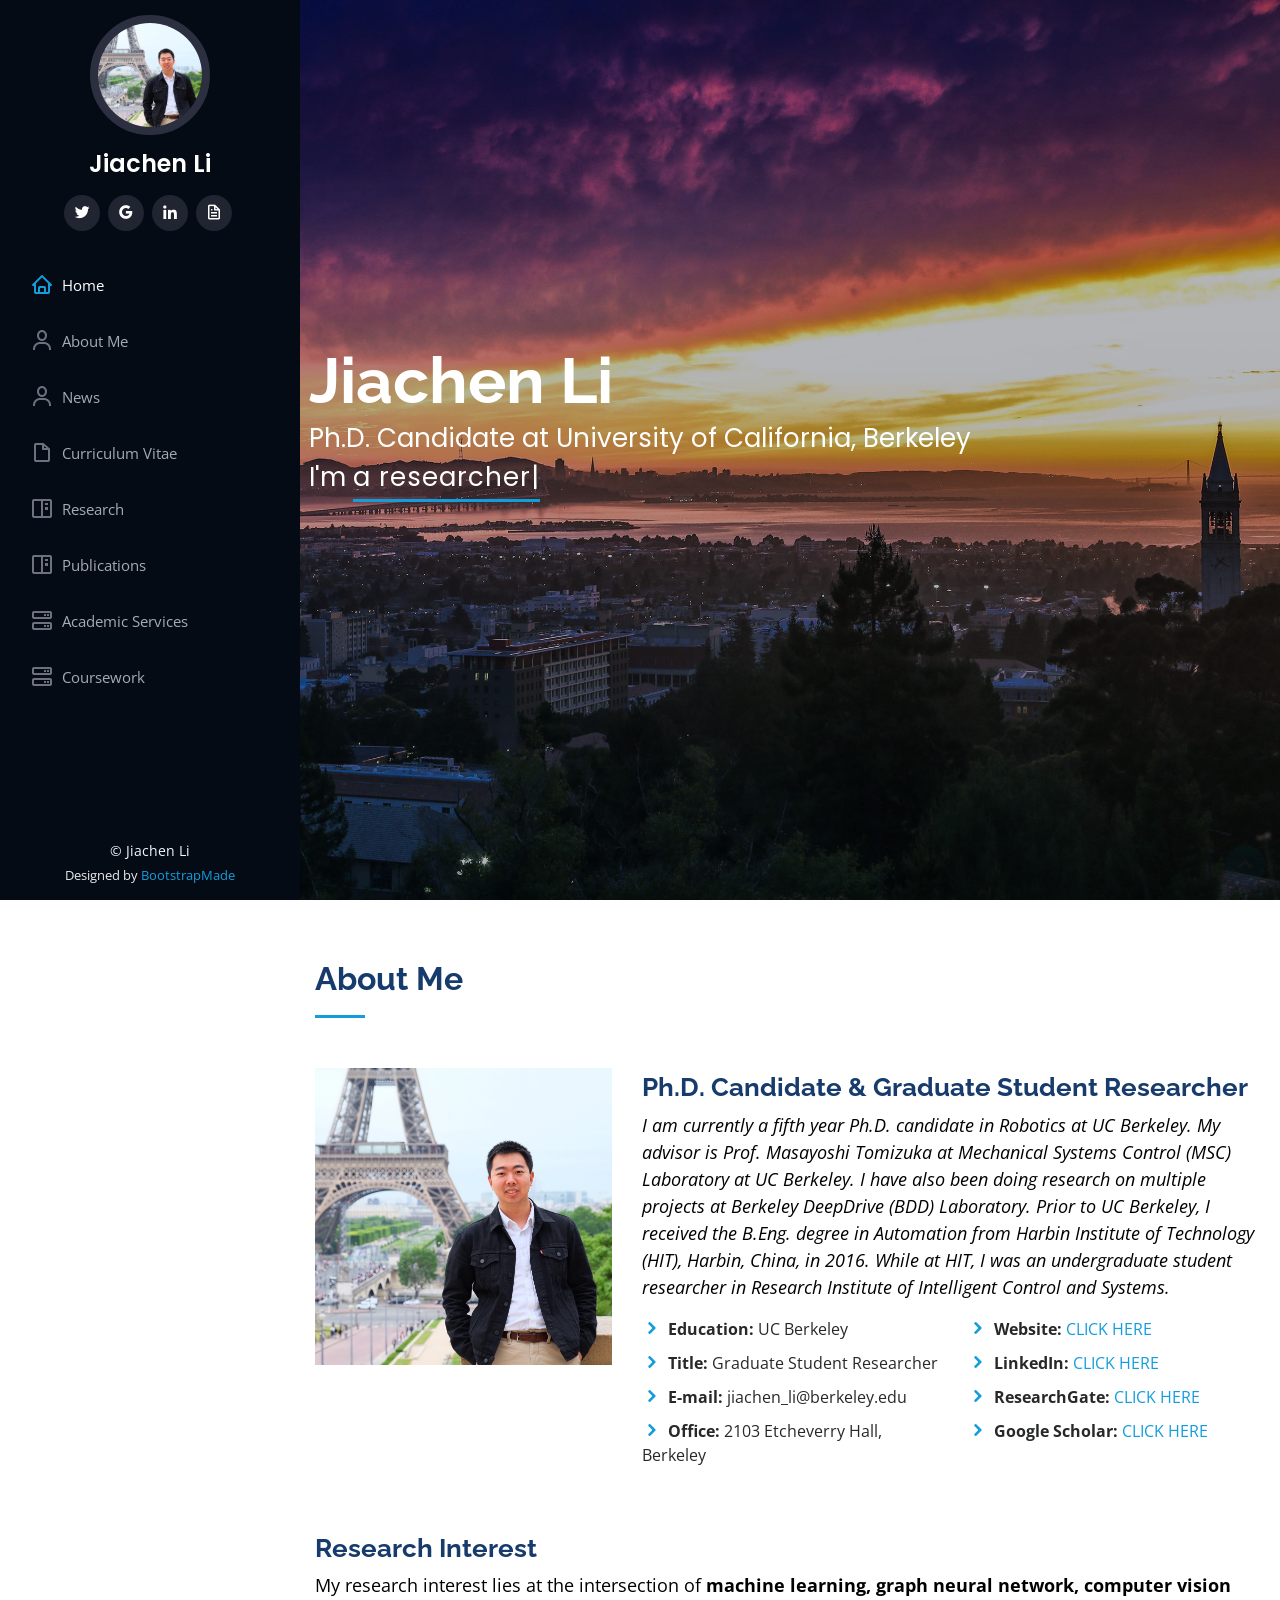
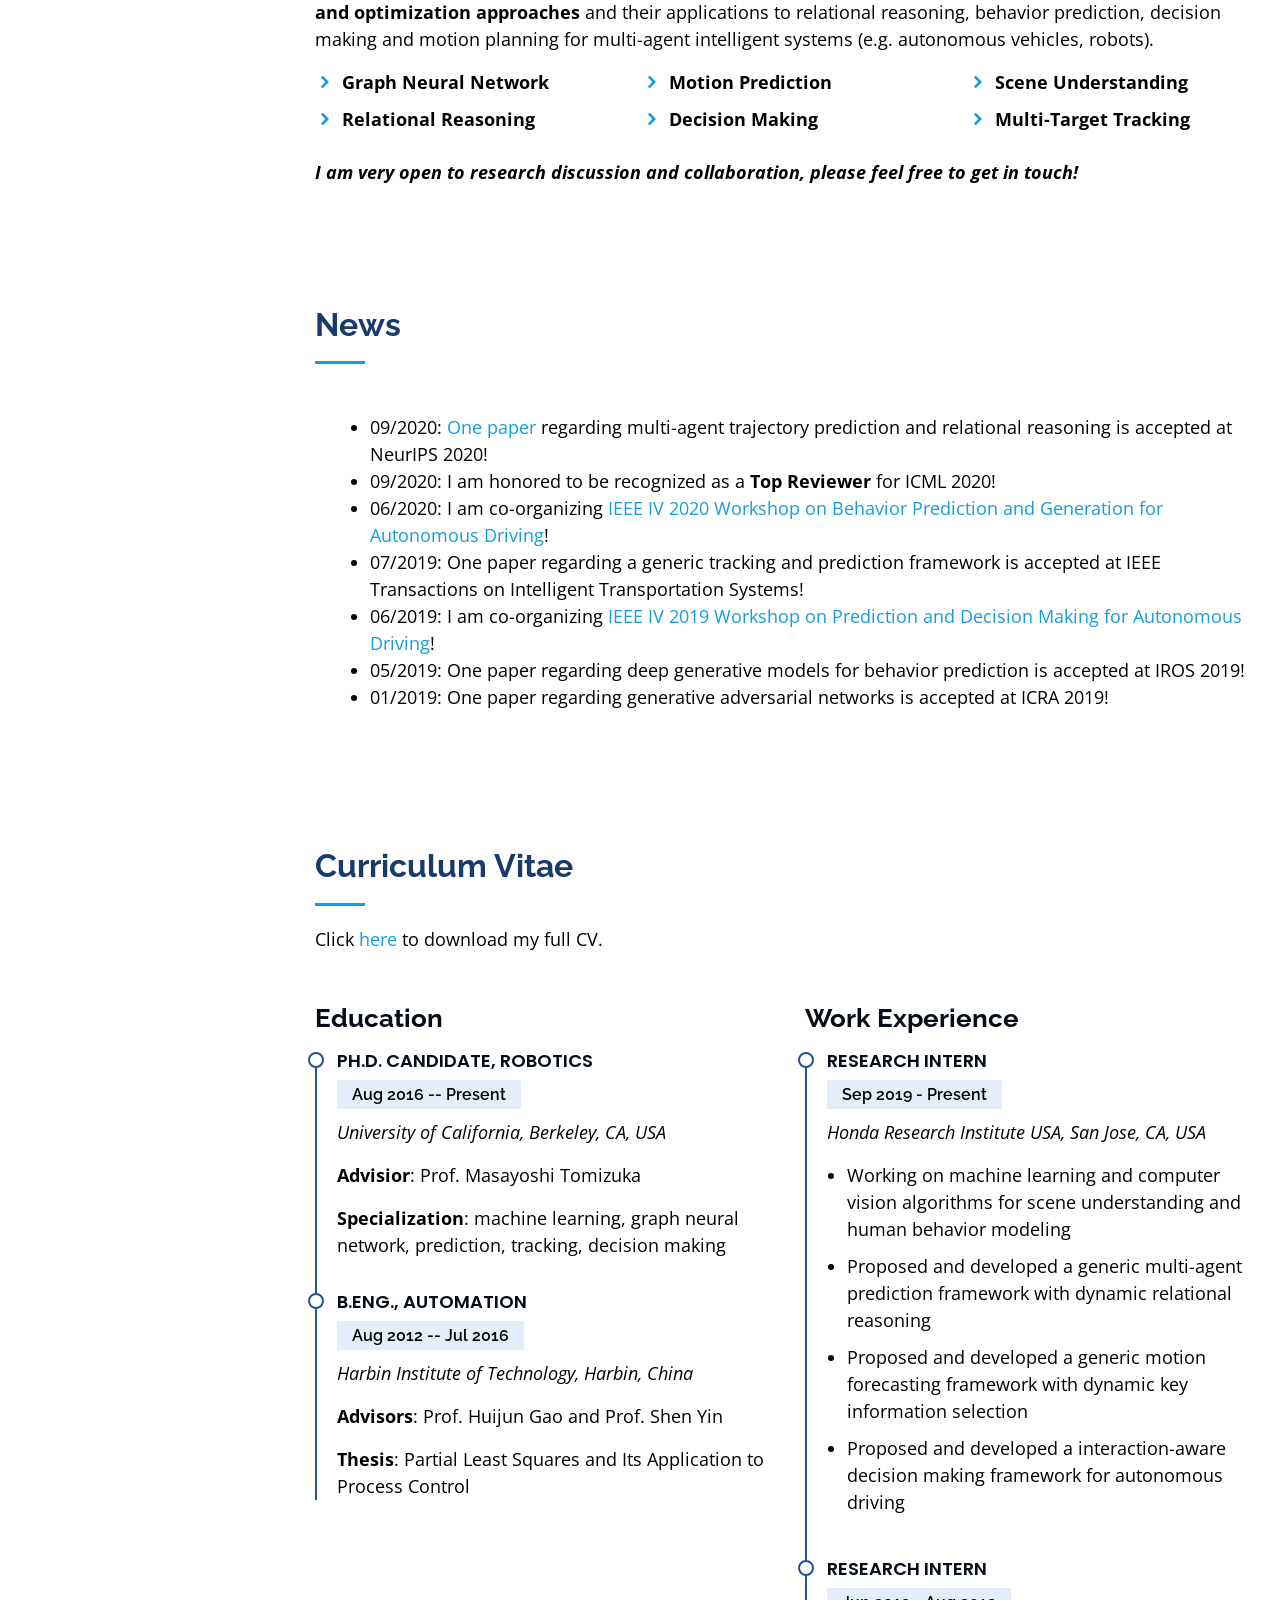
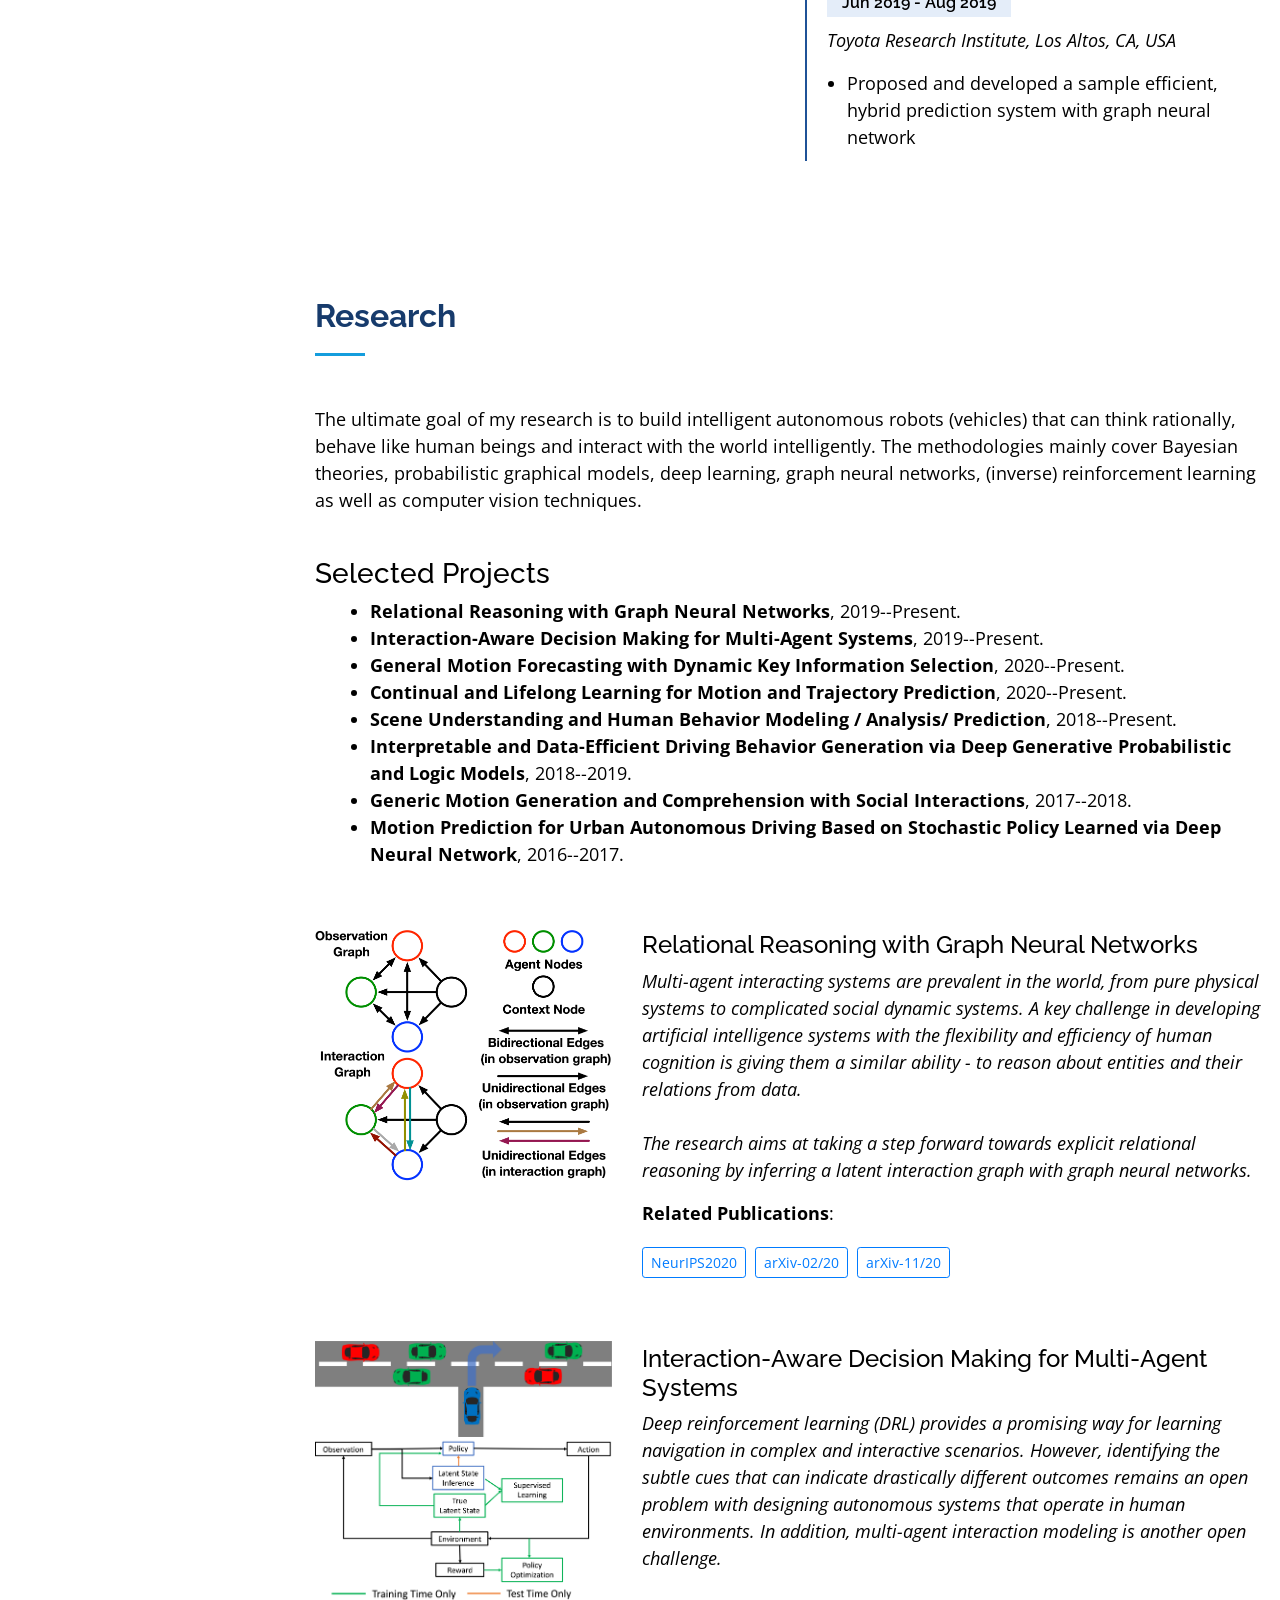
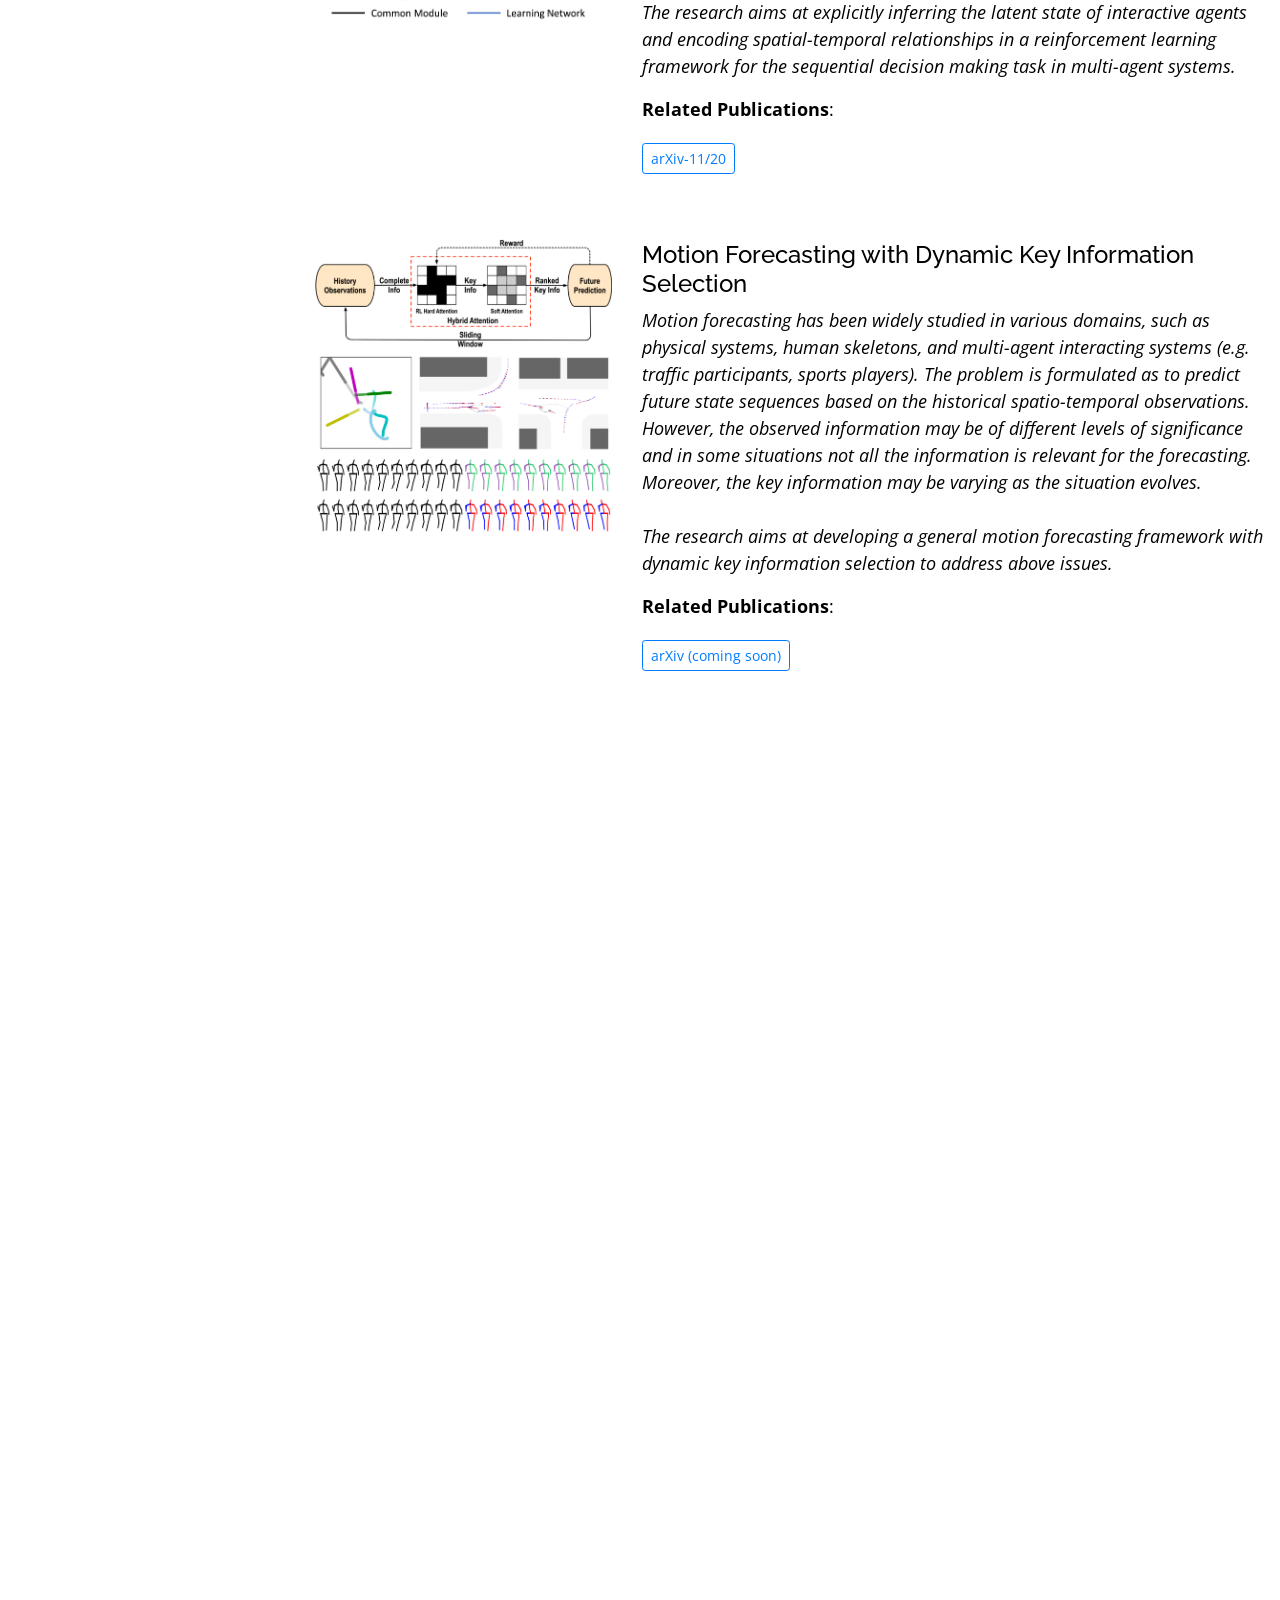
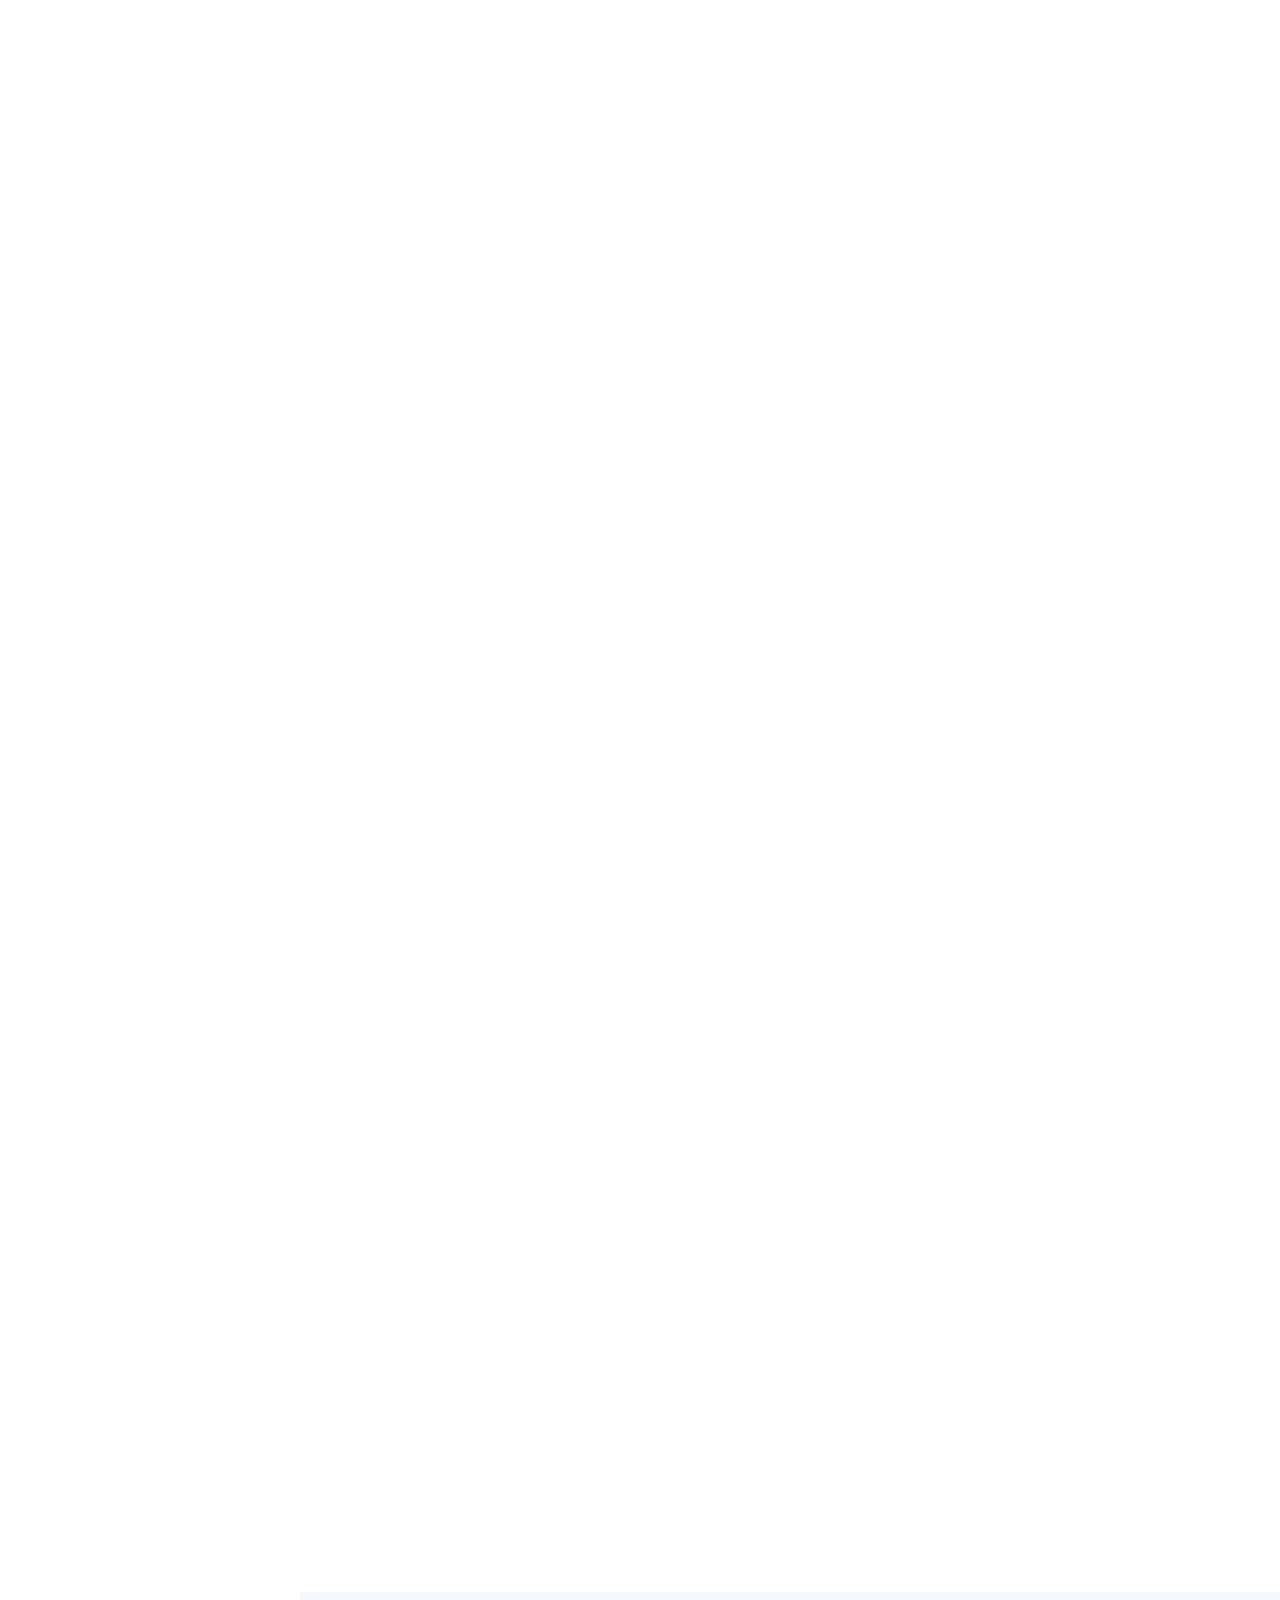
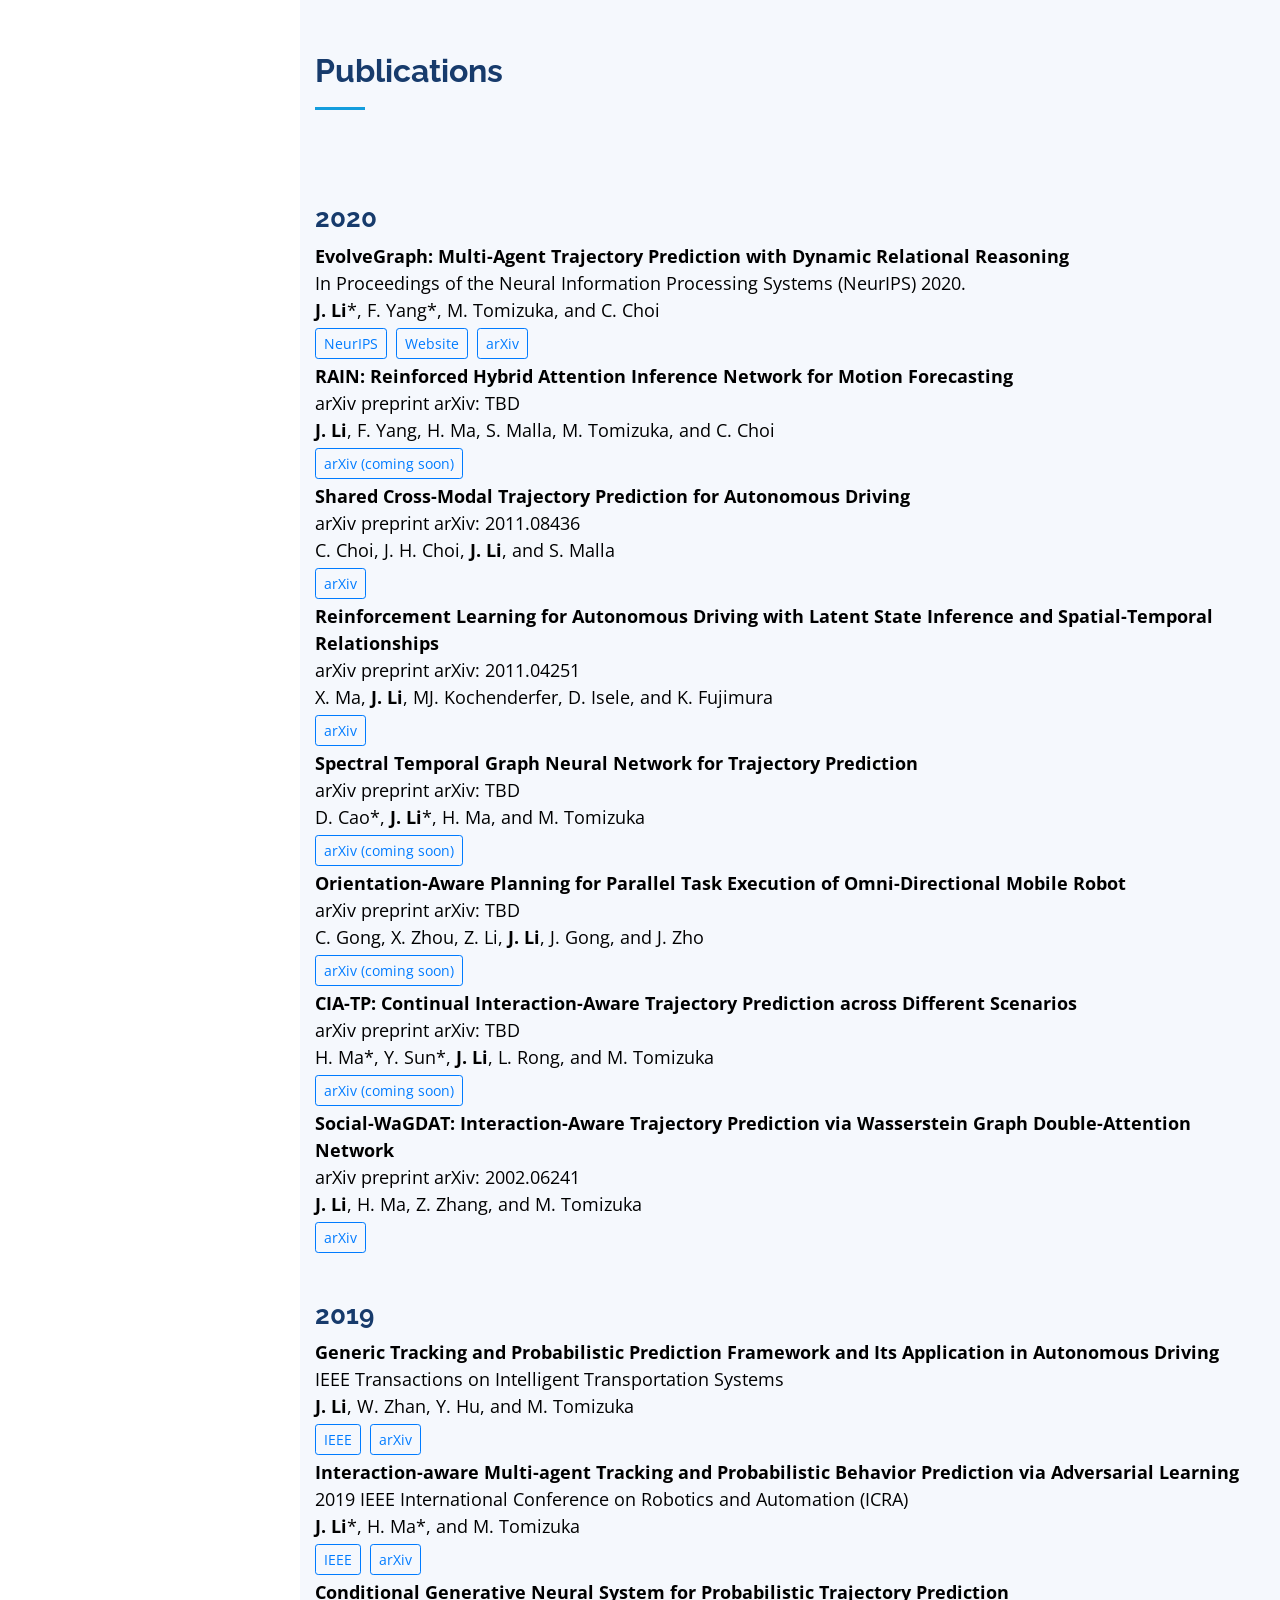
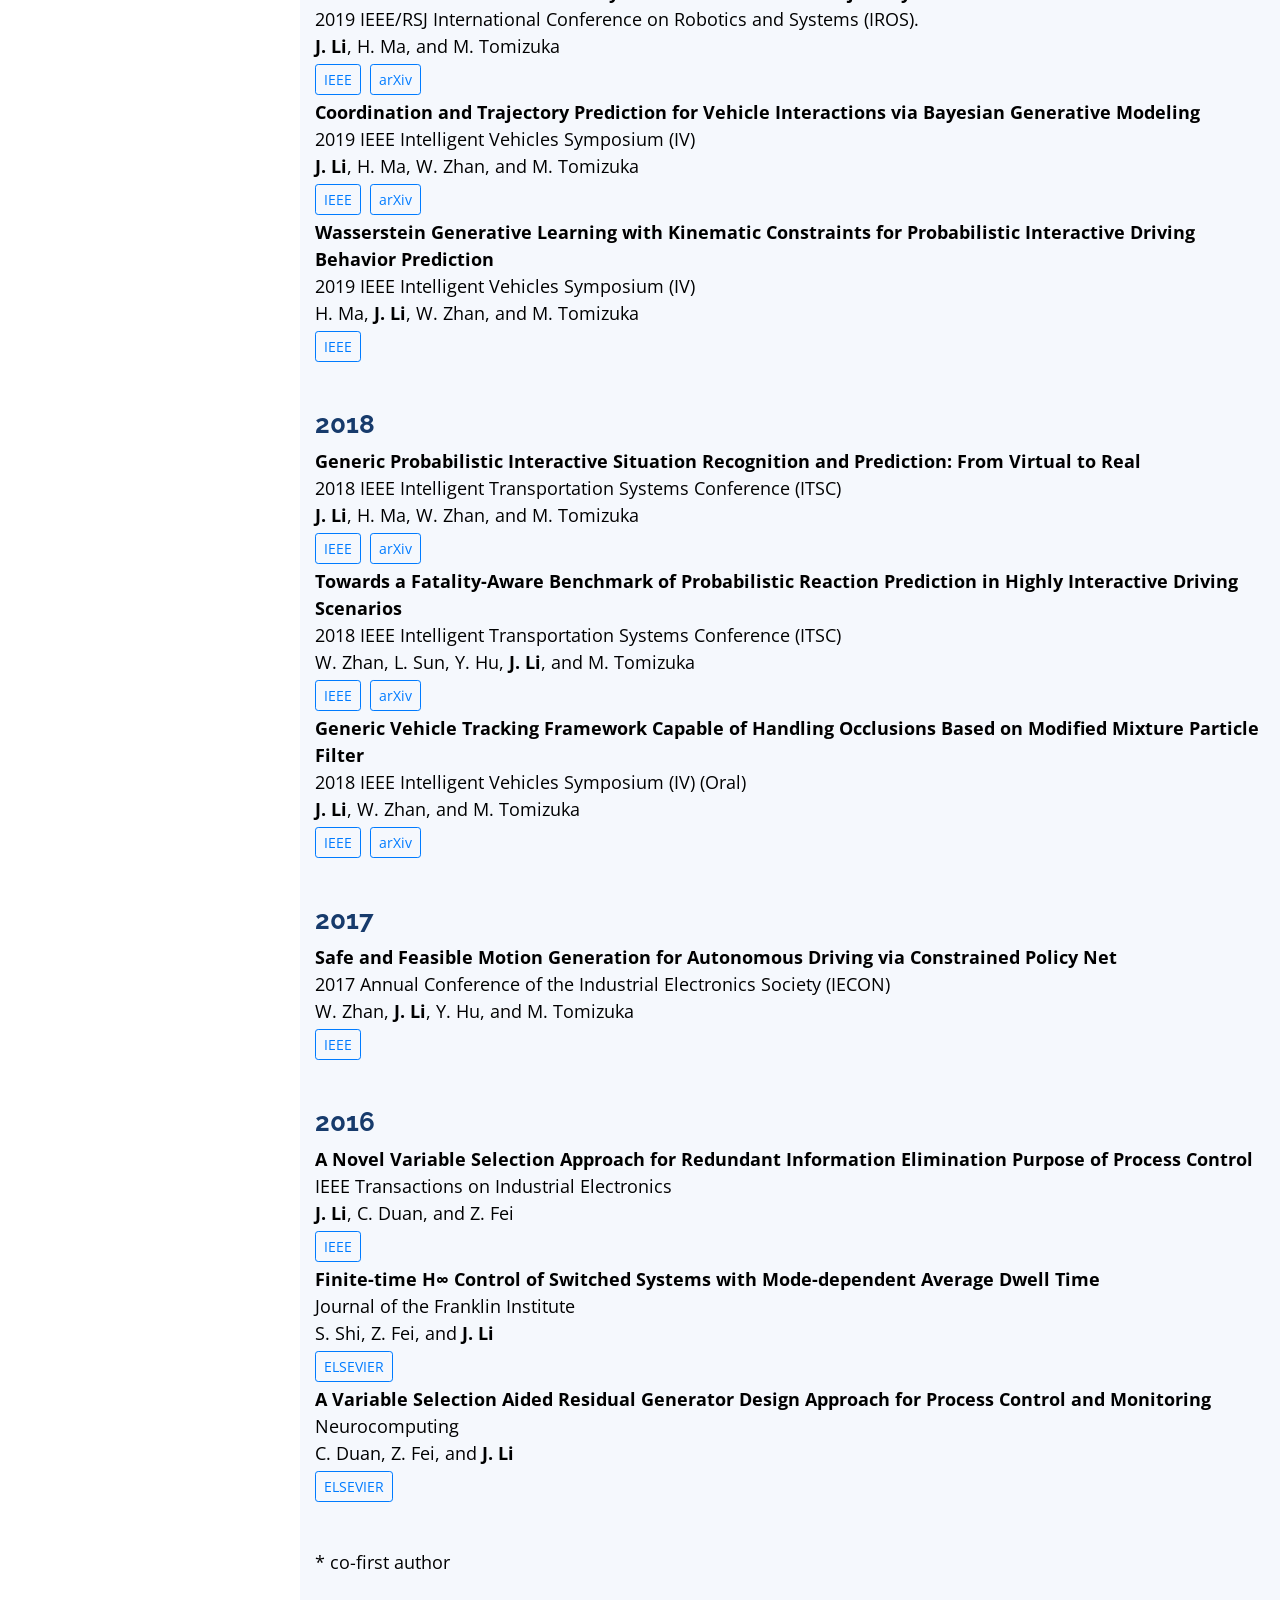
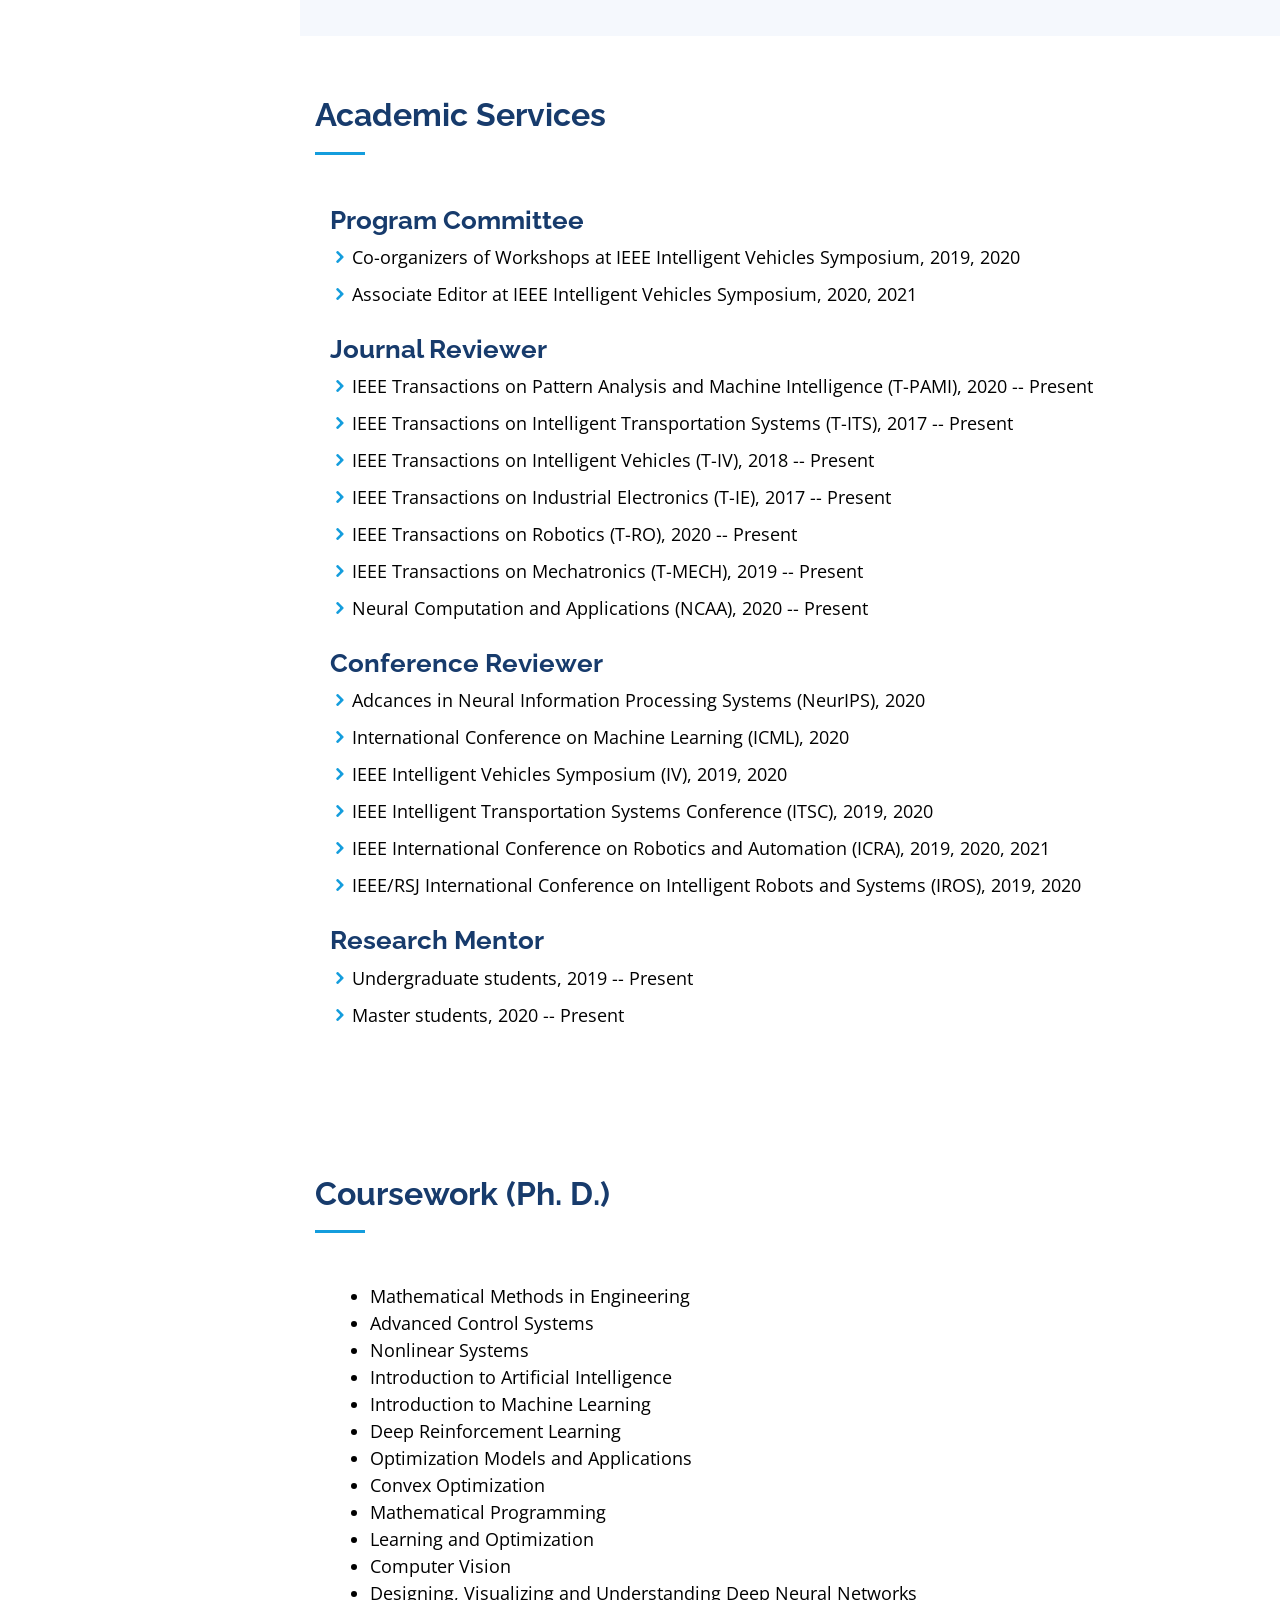
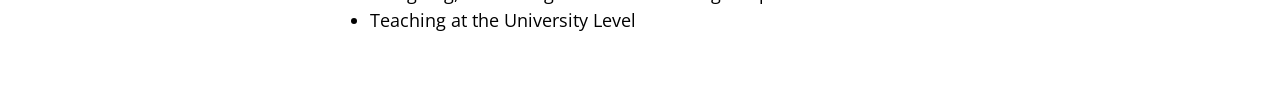
==== commit c37e72e1: "Add files via upload" ====
--- a/index.html
+++ b/index.html
@@ -127,13 +127,13 @@
           <div class="col-lg-12 pt-4 pt-lg-0 content" data-aos="fade-left" data-aos-delay="100">
           	<h3>Research Interest</h3>
             <p><font size="4px" color="black">
-              My research interest lies at the intersection of <strong>machine learning, optimization, computer vision approaches</strong> and their applications to state estimation, behavior prediction, decision making and motion planning for multi-agent intelligent systems such as autonomous vehicles and robotics.
+              My research interest lies at the intersection of <strong>machine learning, graph neural network, computer vision and optimization approaches</strong> and their applications to relational reasoning, behavior prediction, decision making and motion planning for multi-agent intelligent systems (e.g. autonomous vehicles, robots).
             </p>
             <div class="row">
               <div class="col-lg-4">
                 <ul>
-                  <li><i class="icofont-rounded-right"></i> <strong>Scene Understanding</strong> </li>
-                  <li><i class="icofont-rounded-right"></i> <strong>Multi-Target Tracking</strong> </li>
+                  <li><i class="icofont-rounded-right"></i> <strong>Graph Neural Network</strong></li>
+                  <li><i class="icofont-rounded-right"></i> <strong>Relational Reasoning</strong></li>
                 </ul>
               </div>
               <div class="col-lg-4">
@@ -144,8 +144,8 @@
               </div>
               <div class="col-lg-4">
                 <ul>
-                  <li><i class="icofont-rounded-right"></i> <strong>Graph Neural Network</strong></li>
-                  <li><i class="icofont-rounded-right"></i> <strong>Relational Reasoning</strong></li>
+                  <li><i class="icofont-rounded-right"></i> <strong>Scene Understanding</strong> </li>
+                  <li><i class="icofont-rounded-right"></i> <strong>Multi-Target Tracking</strong> </li>
                 </ul>
               </div>
             </div>
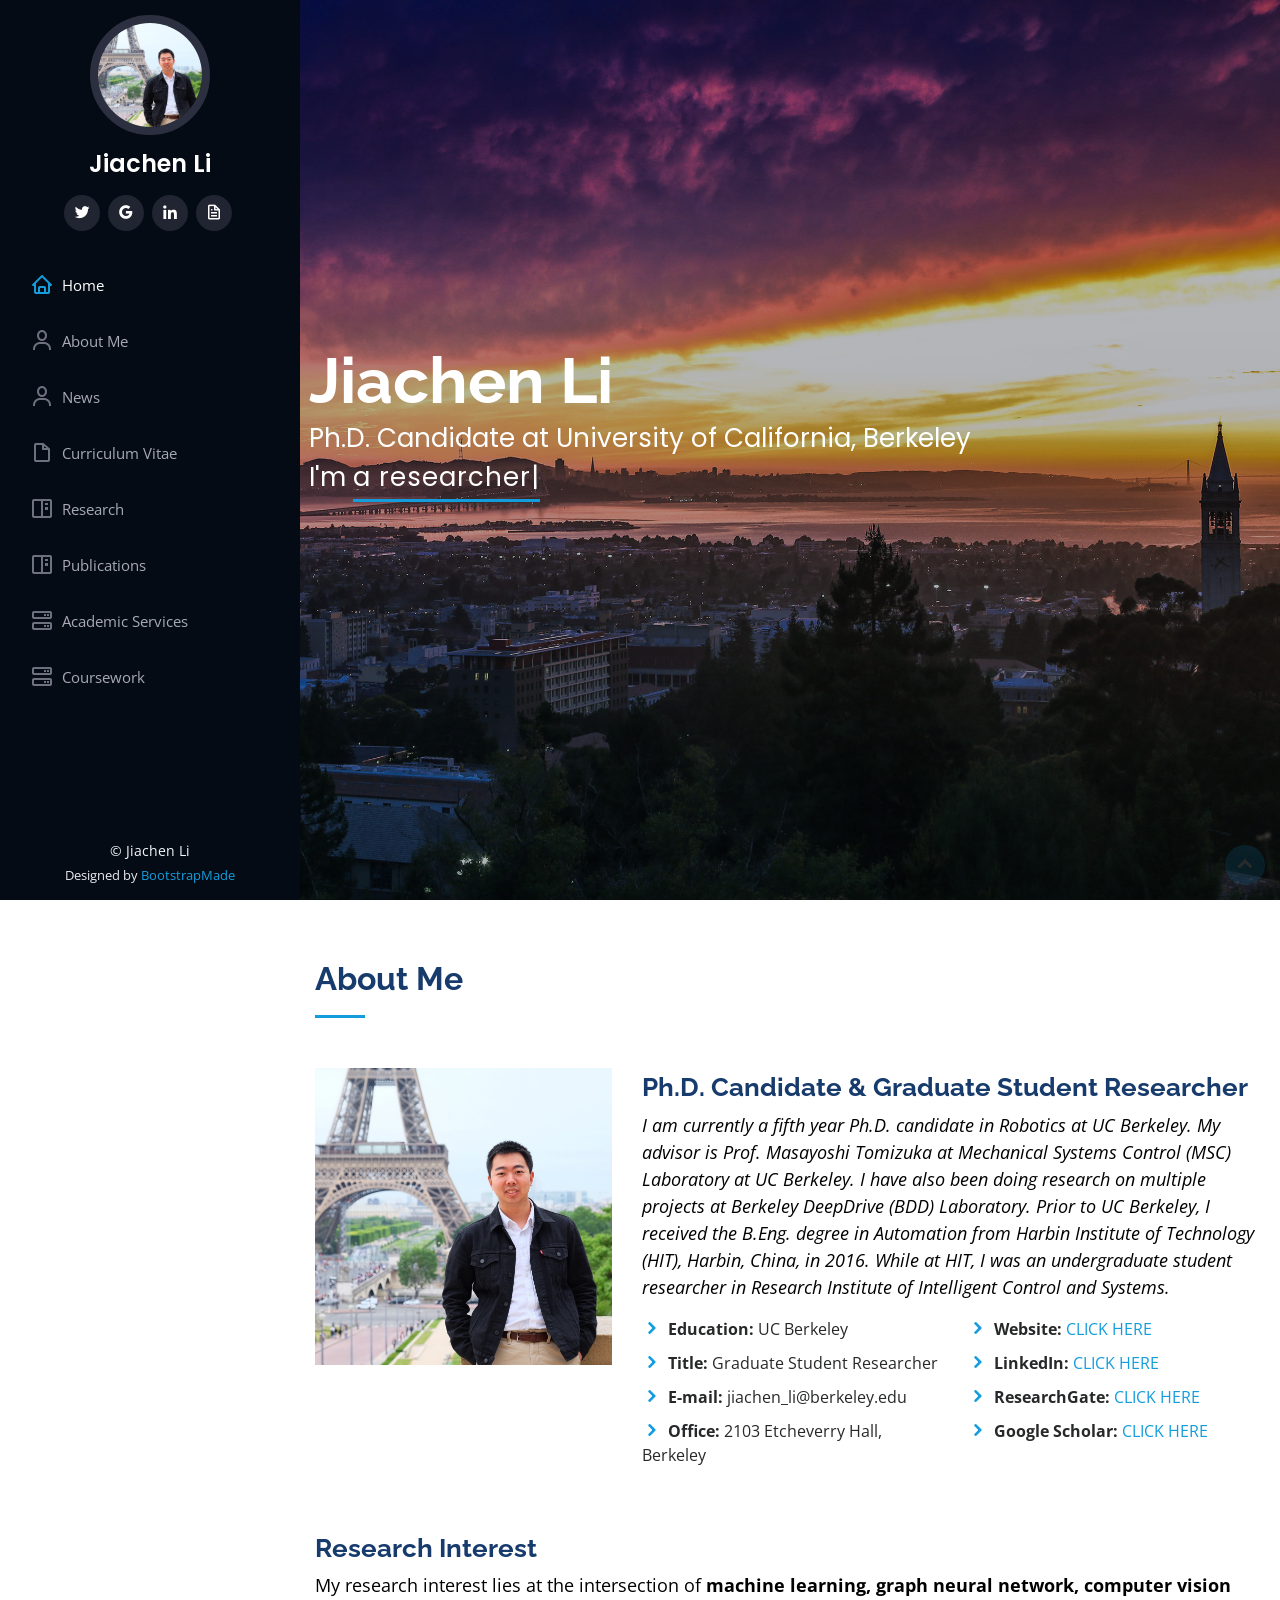
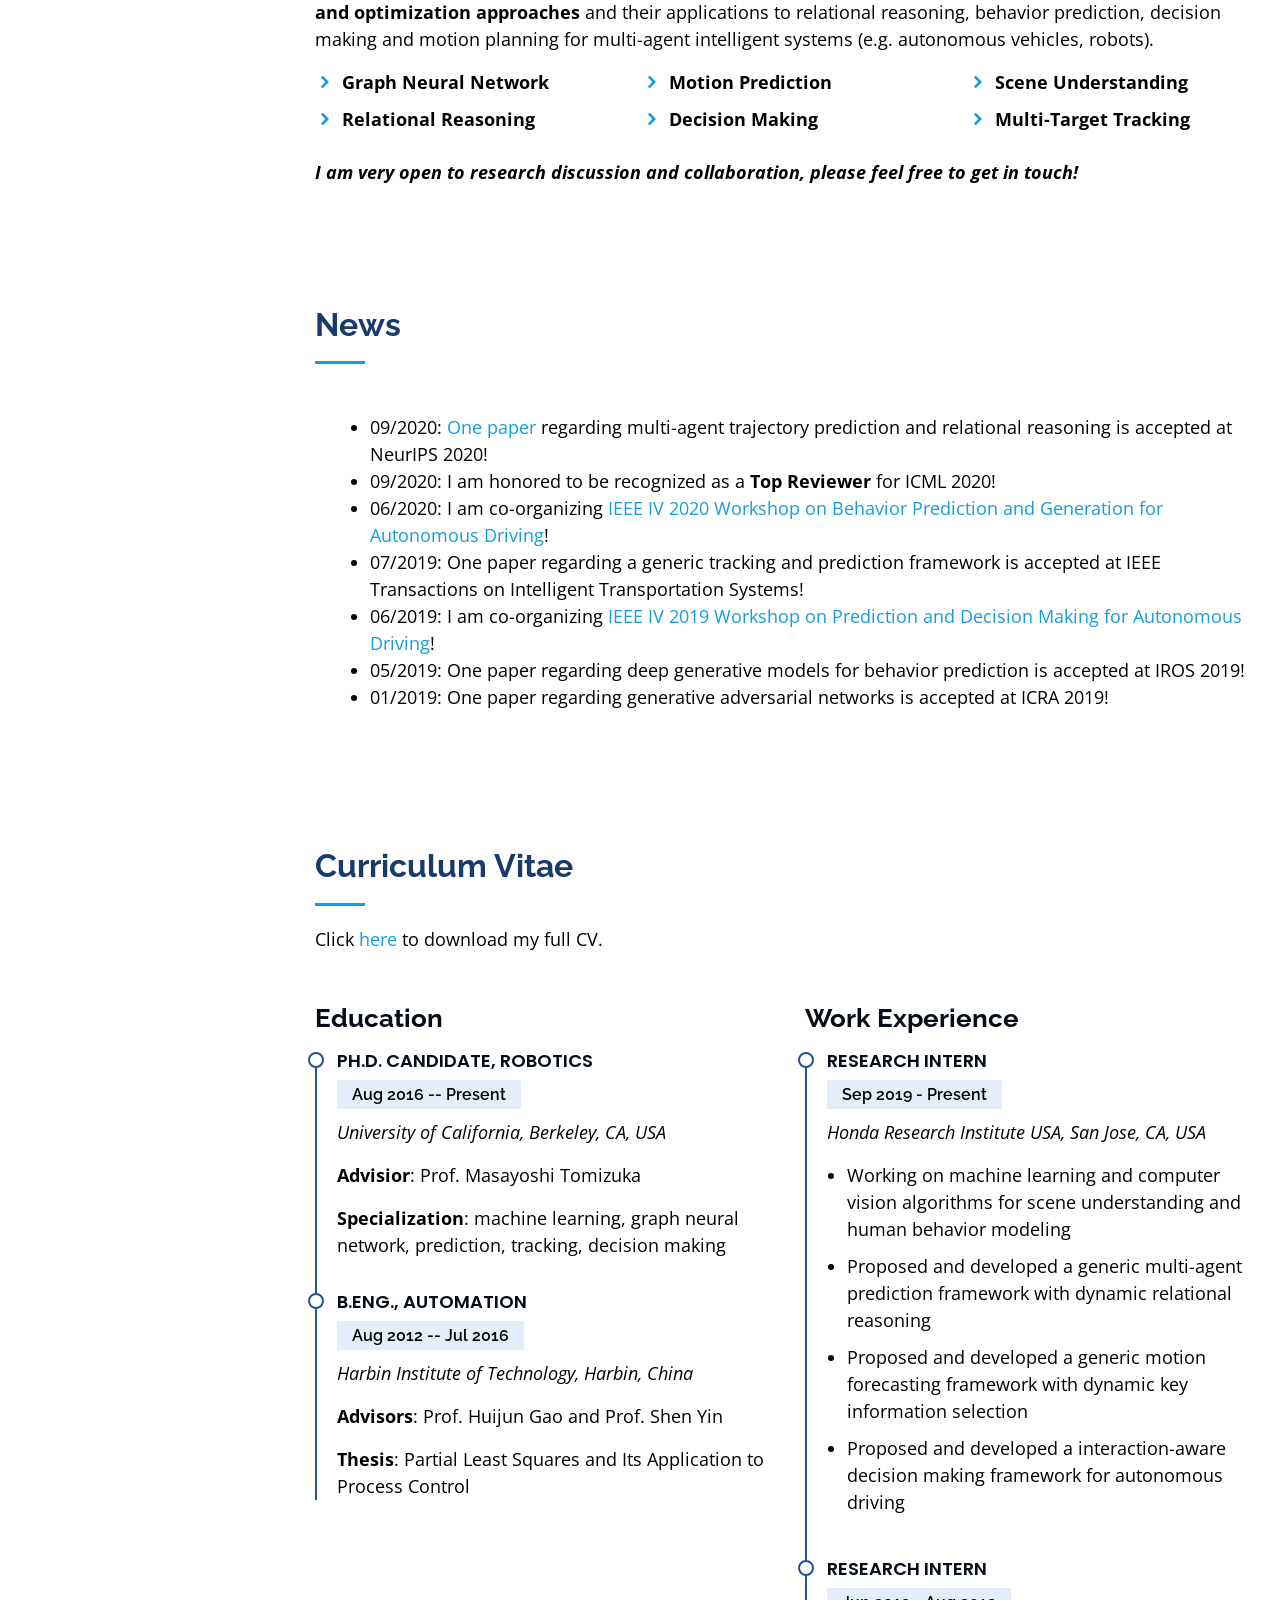
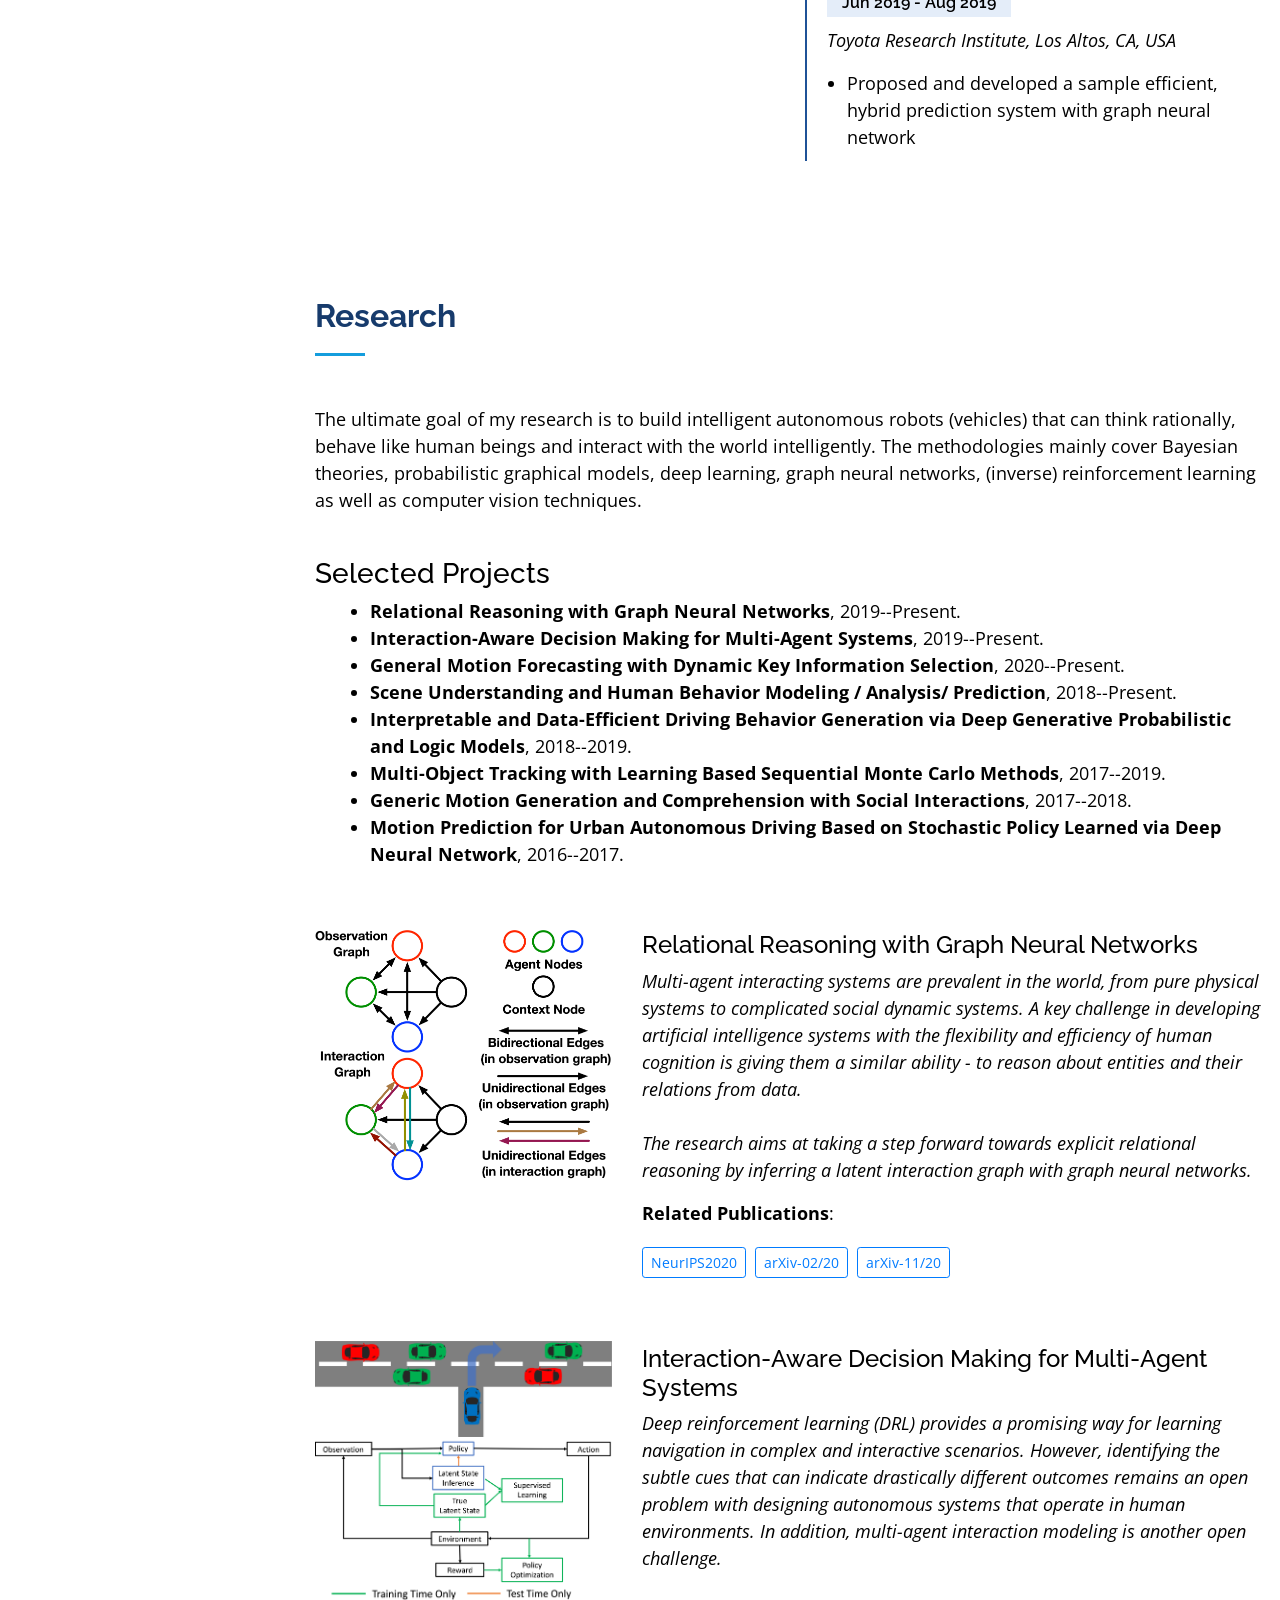
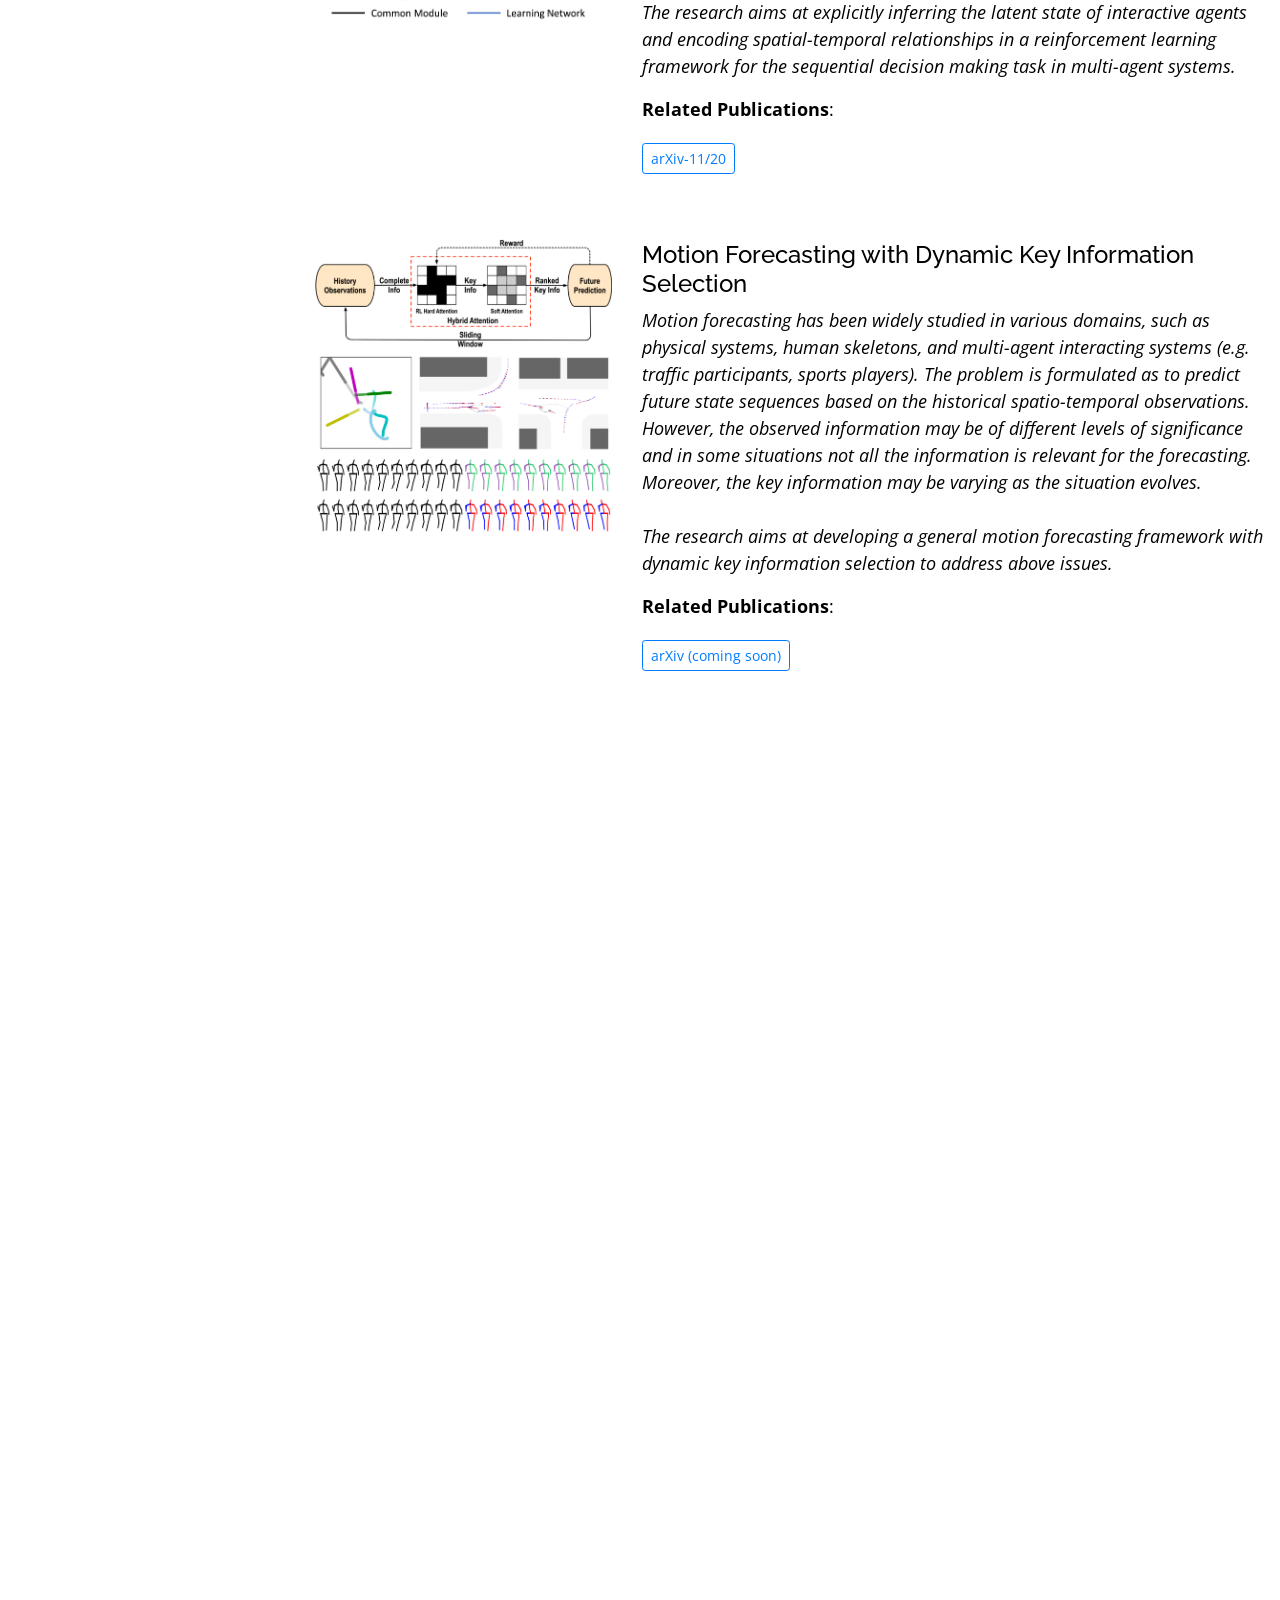
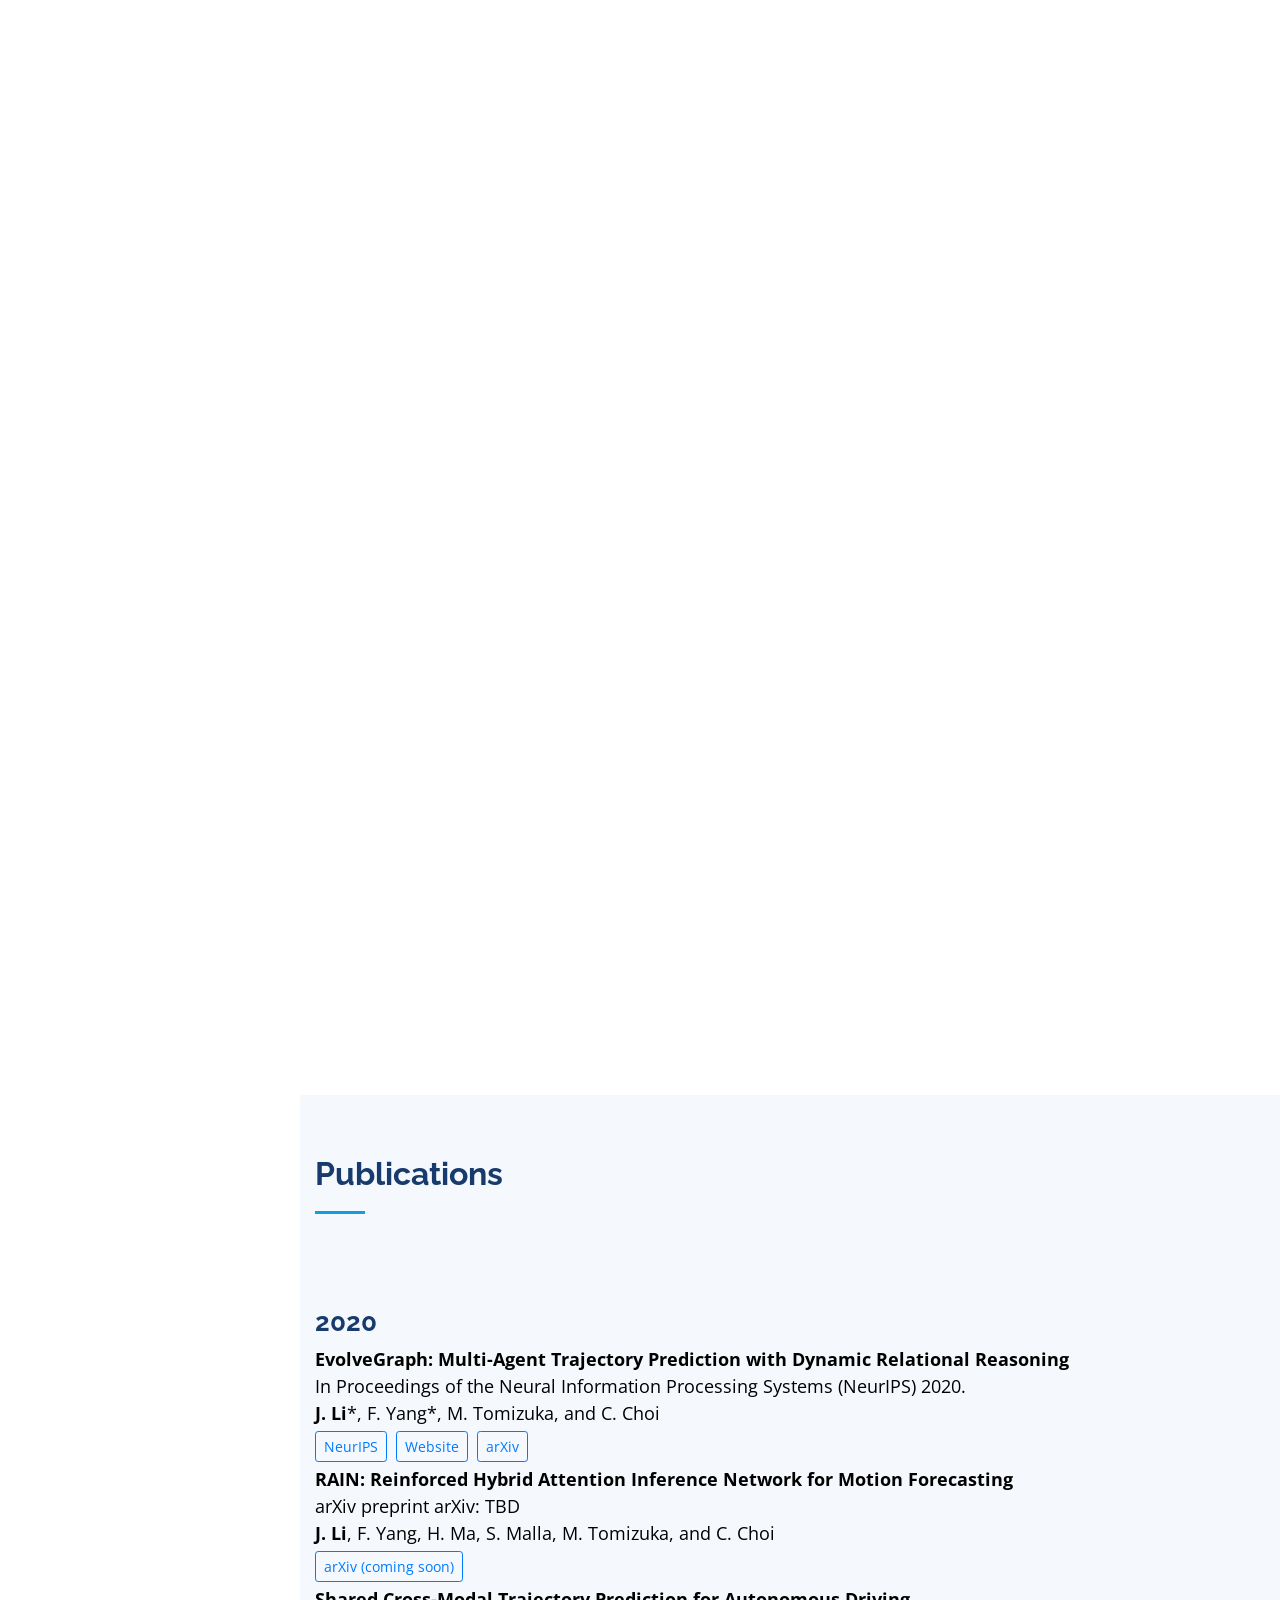
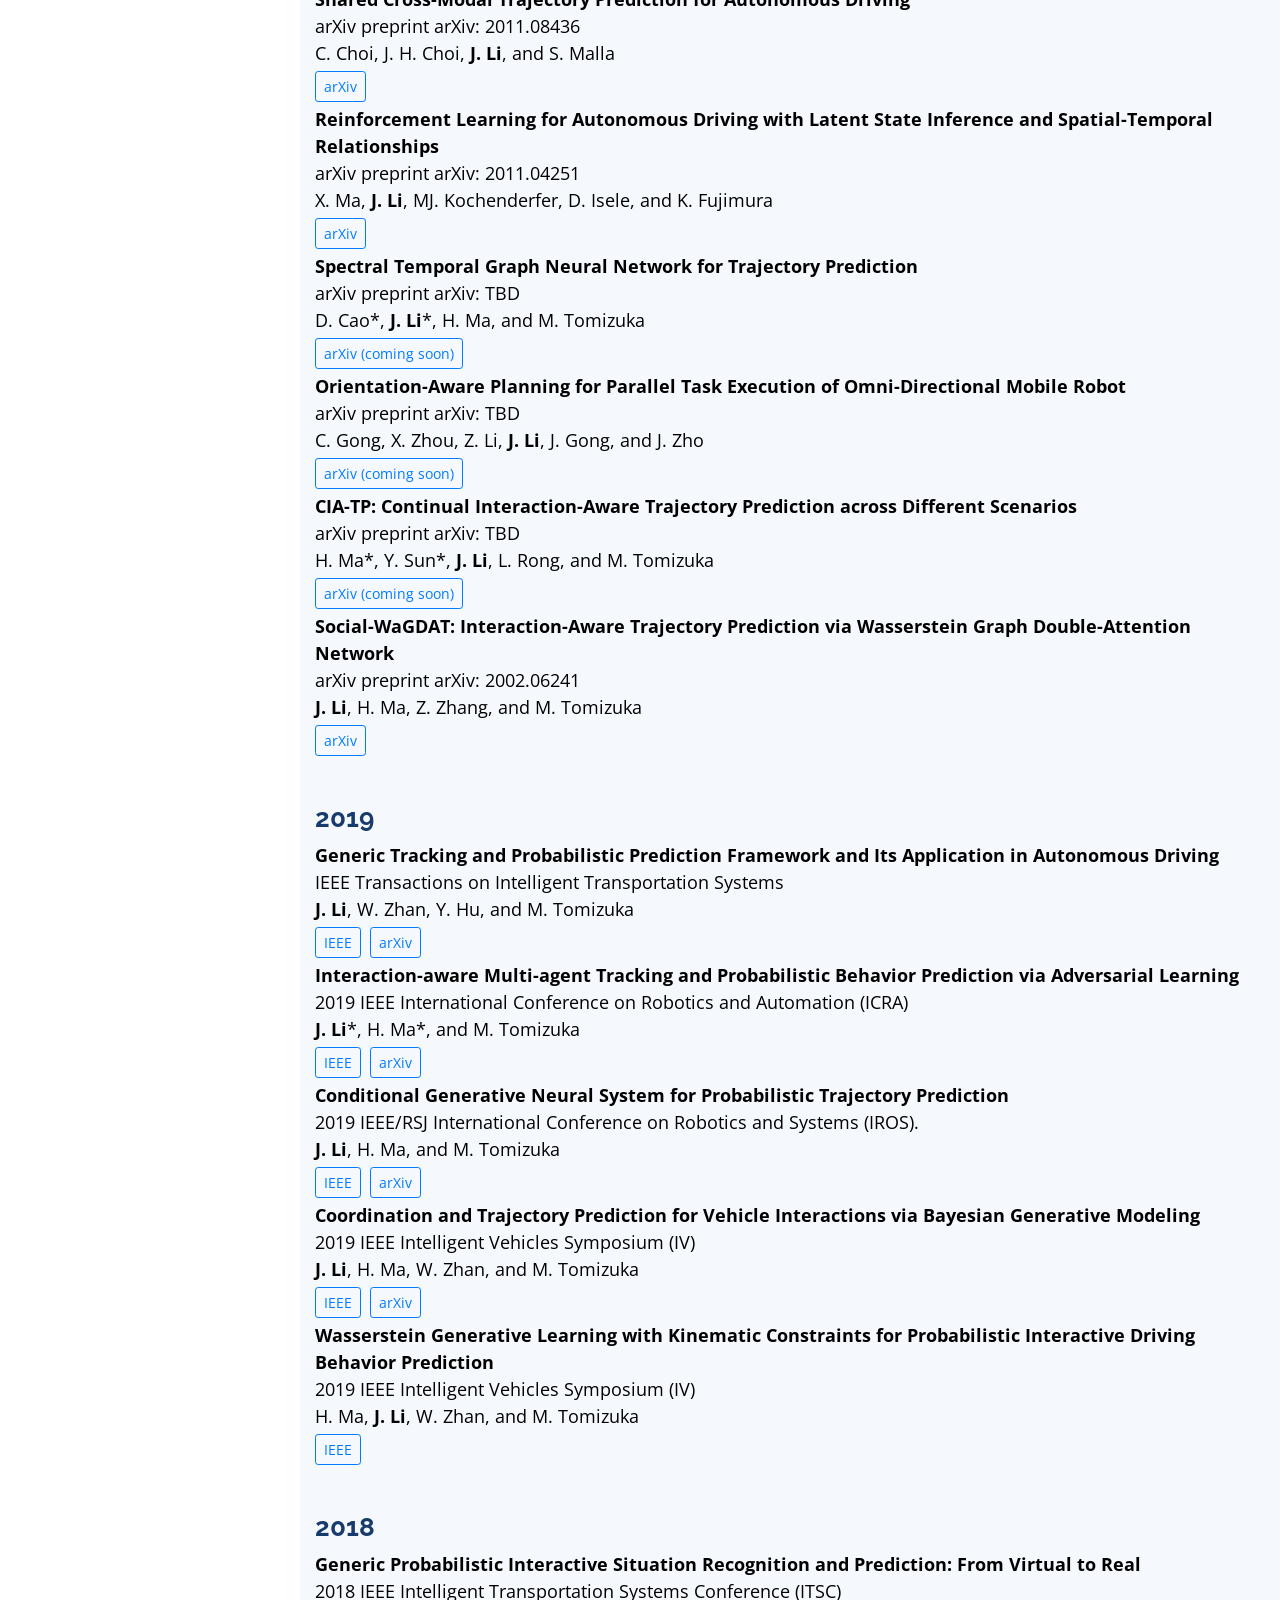
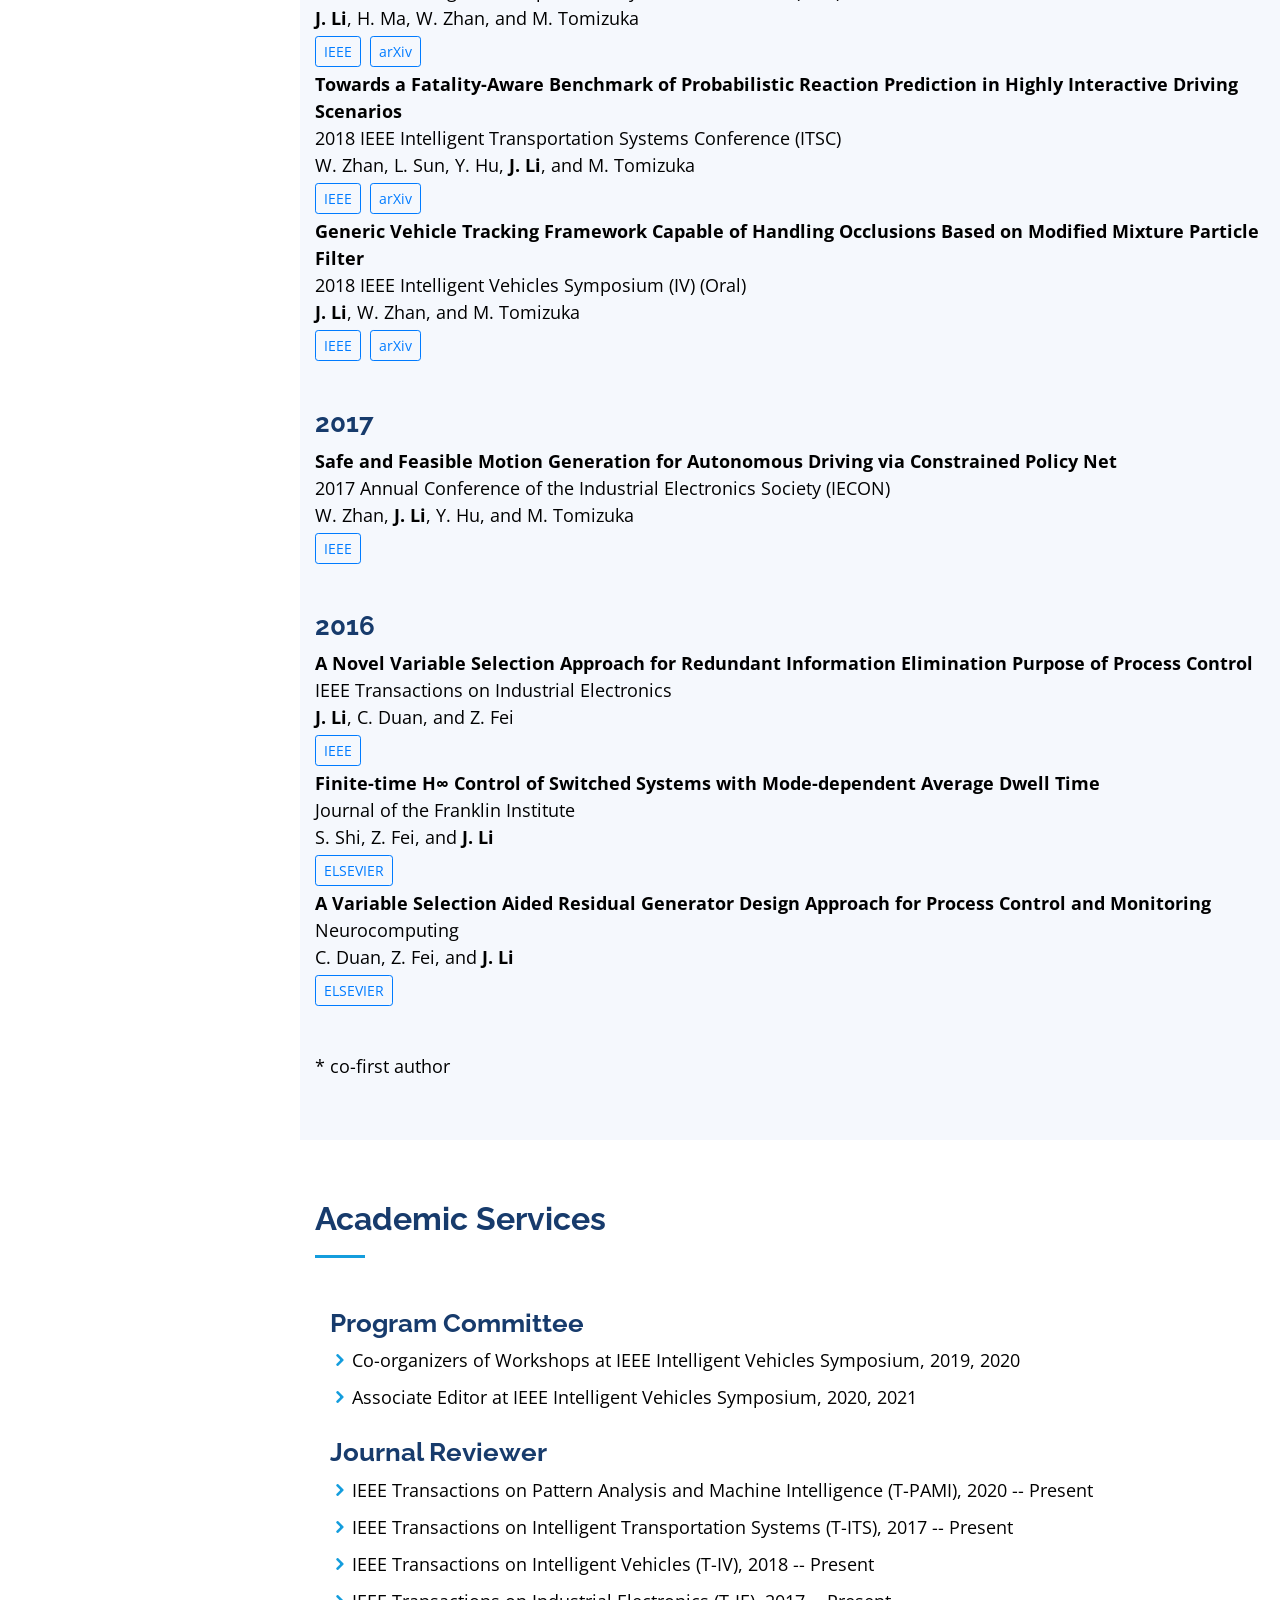
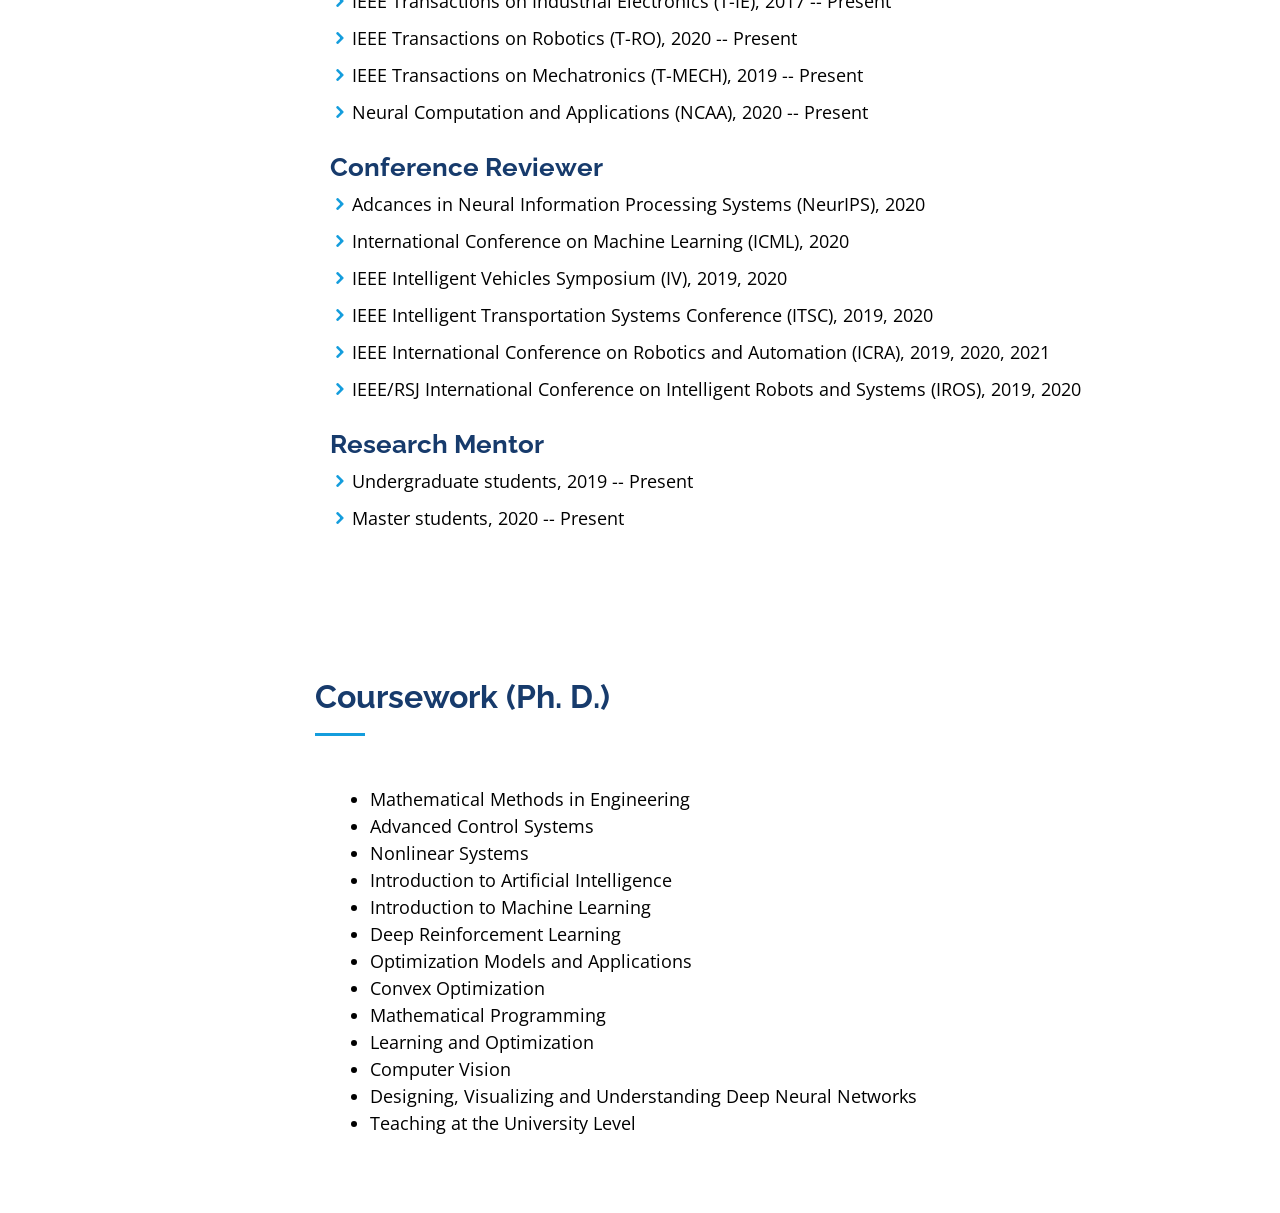
==== commit 6f4df404: "Add files via upload" ====
--- a/index.html
+++ b/index.html
@@ -327,9 +327,11 @@
                 <li><i class="icofont-rounded"></i> <strong>Relational Reasoning with Graph Neural Networks</strong>, 2019--Present.</li>
                 <li><i class="icofont-rounded"></i> <strong>Interaction-Aware Decision Making for Multi-Agent Systems</strong>, 2019--Present.</li>
                 <li><i class="icofont-rounded"></i> <strong>General Motion Forecasting with Dynamic Key Information Selection</strong>, 2020--Present.</li>
-                <li><i class="icofont-rounded"></i> <strong>Continual and Lifelong Learning for Motion and Trajectory Prediction</strong>, 2020--Present.</li>
+                <!--
+                <li><i class="icofont-rounded"></i> <strong>Continual and Lifelong Learning for Motion and Trajectory Prediction</strong>, 2020--Present.</li>-->
                 <li><i class="icofont-rounded"></i> <strong>Scene Understanding and Human Behavior Modeling / Analysis/ Prediction</strong>, 2018--Present.</li>
                 <li><i class="icofont-rounded"></i> <strong>Interpretable and Data-Efficient Driving Behavior Generation via Deep Generative Probabilistic and Logic Models</strong>, 2018--2019.</li>
+                <li><i class="icofont-rounded"></i> <strong>Multi-Object Tracking with Learning Based Sequential Monte Carlo Methods</strong>, 2017--2019.</li>
                 <li><i class="icofont-rounded"></i> <strong>Generic Motion Generation and Comprehension with Social Interactions</strong>, 2017--2018.</li>
                 <li><i class="icofont-rounded"></i> <strong>Motion Prediction for Urban Autonomous Driving Based on Stochastic Policy Learned via Deep Neural Network</strong>, 2016--2017.</li>
               </ul>
@@ -405,7 +407,7 @@
           </div>
         </div>
 
-
+        <!--
         <p></p><p></p> <br>
   
         <div class="row">
@@ -425,6 +427,7 @@
             </p>
           </div>
         </div>
+      -->
 
 
         <p></p><p></p> <br>
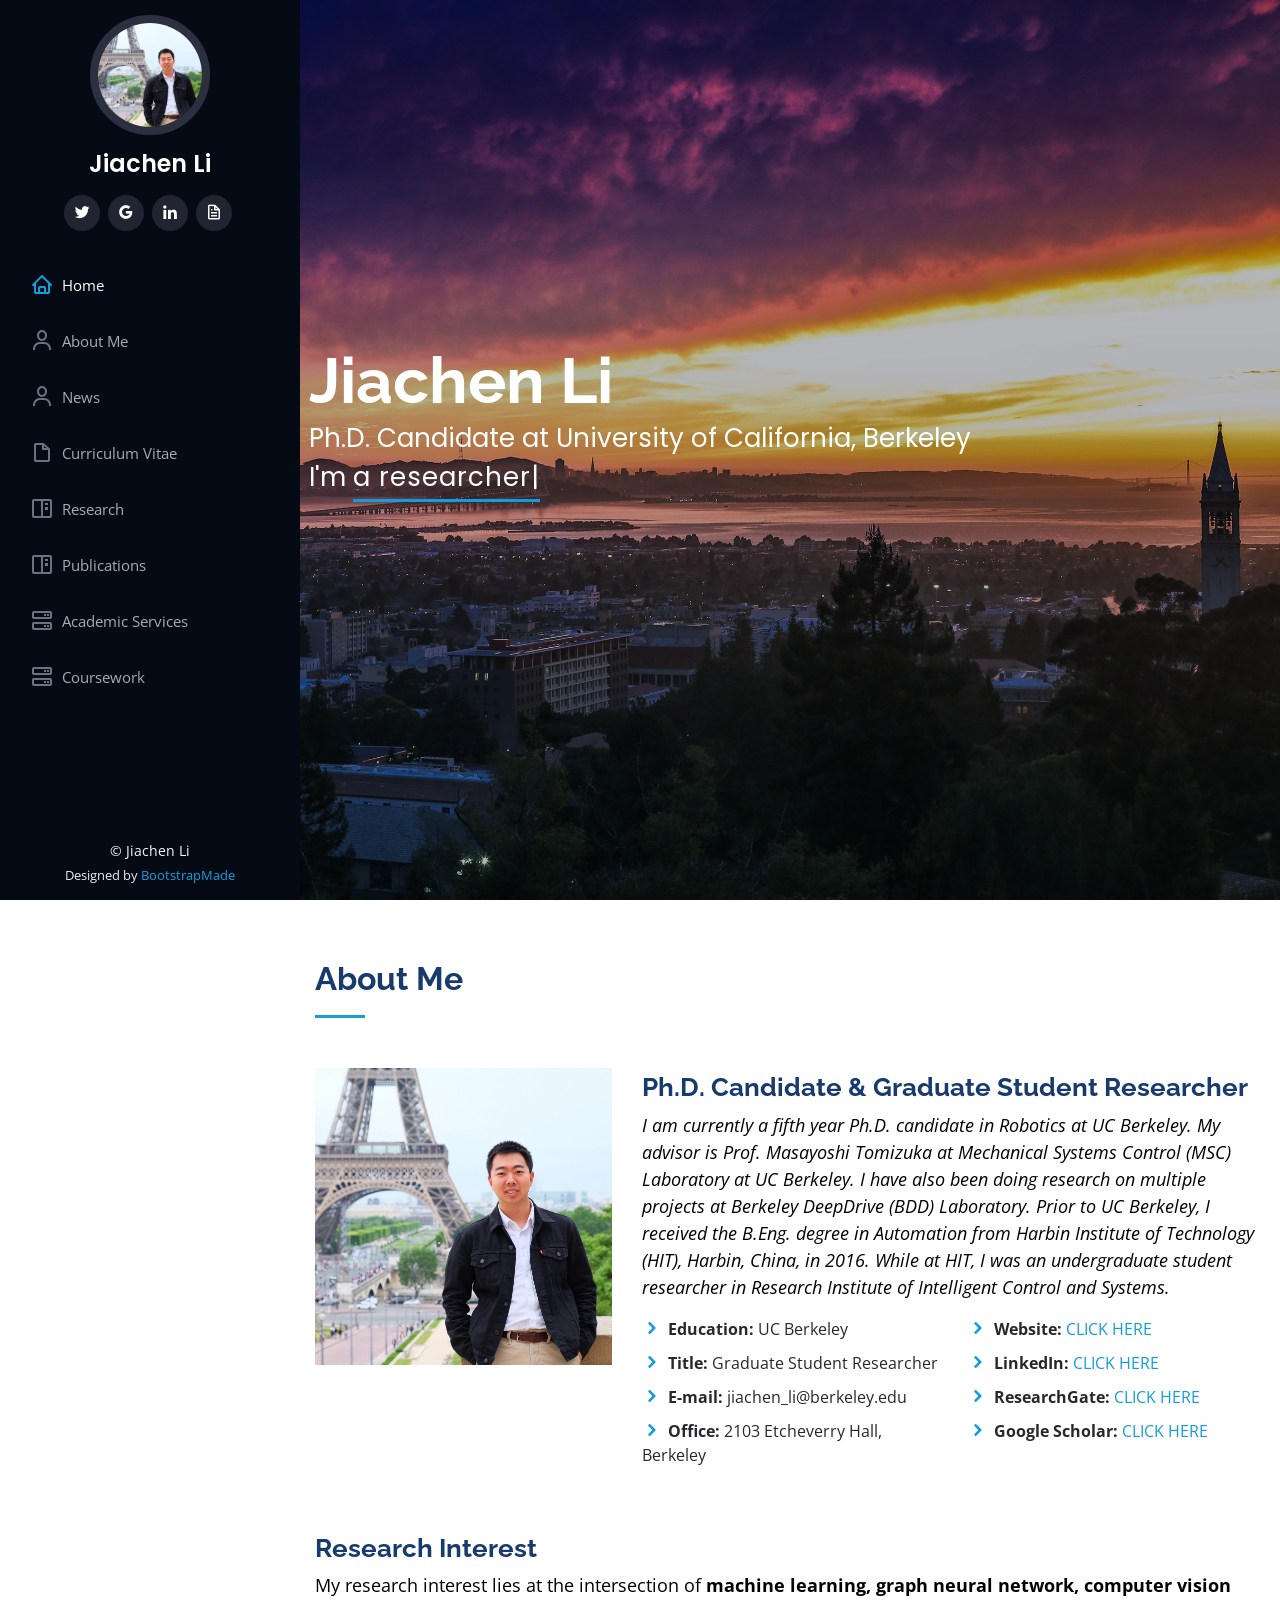
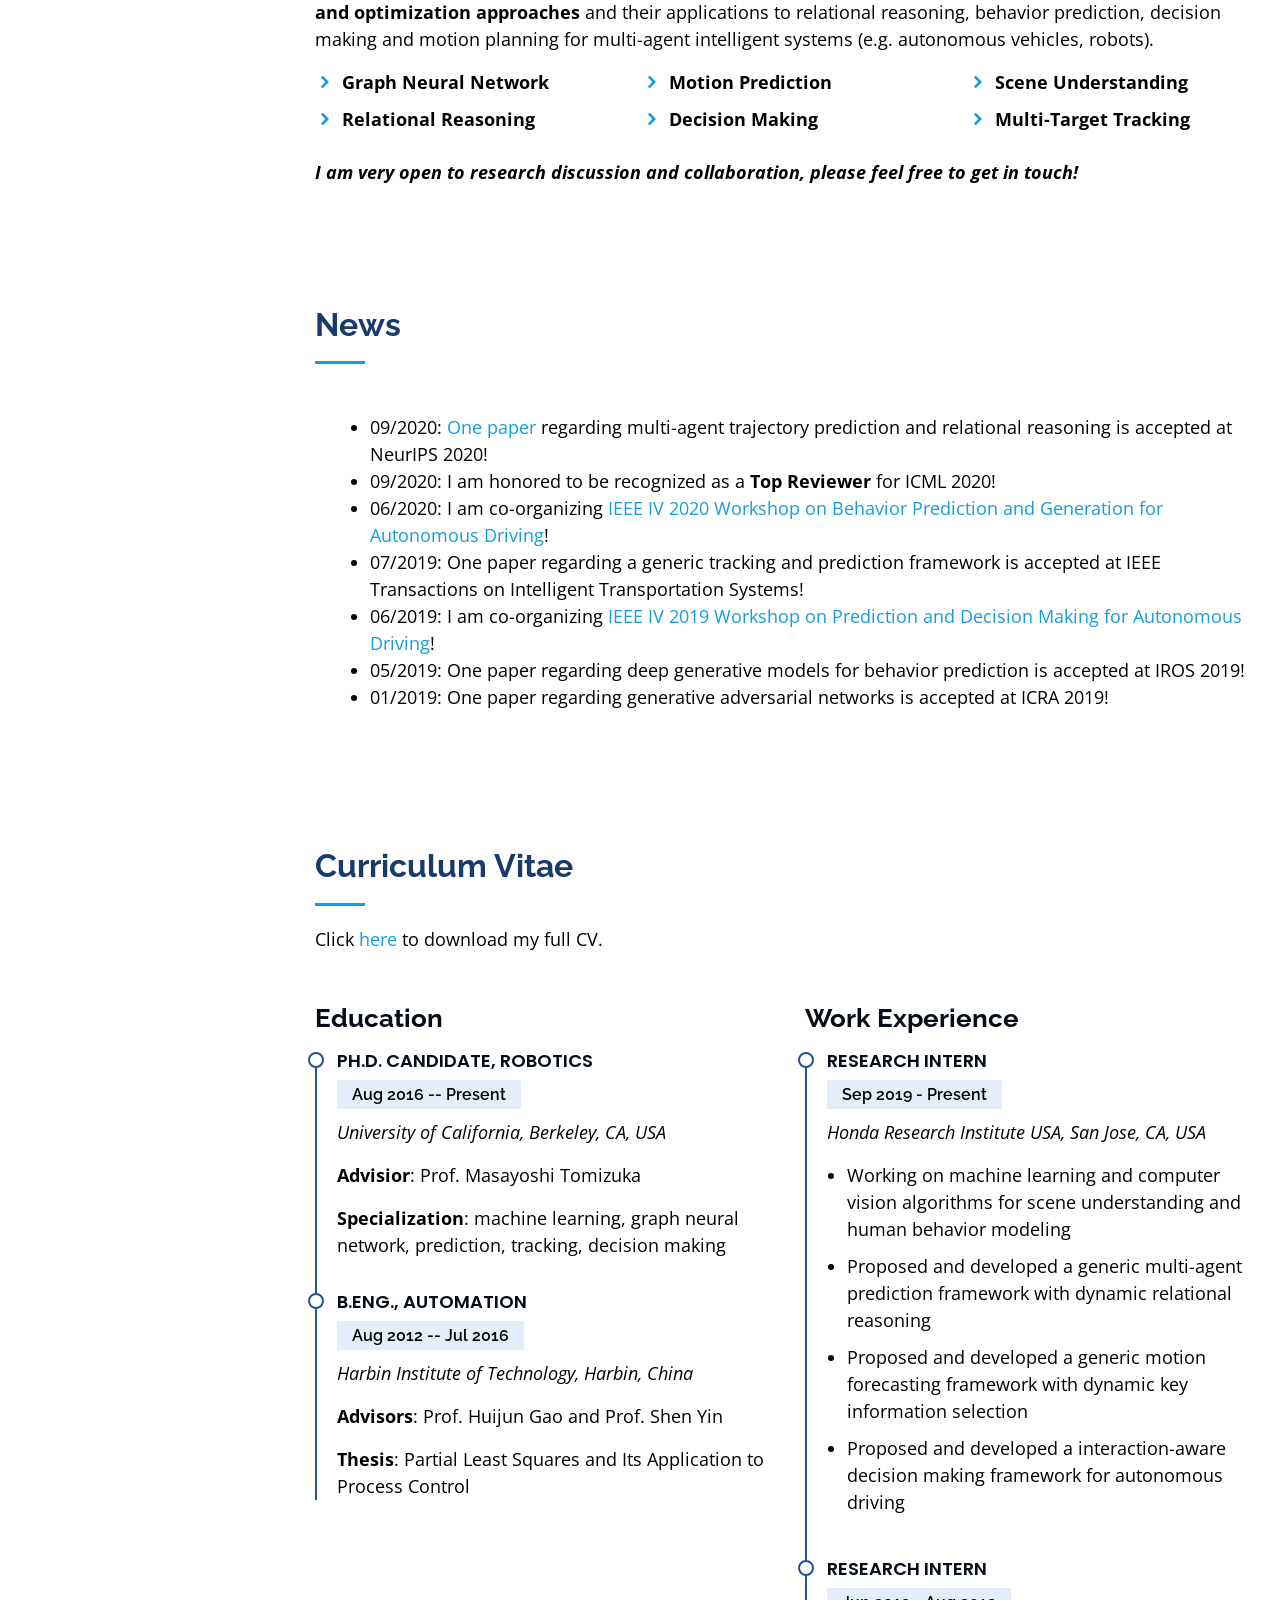
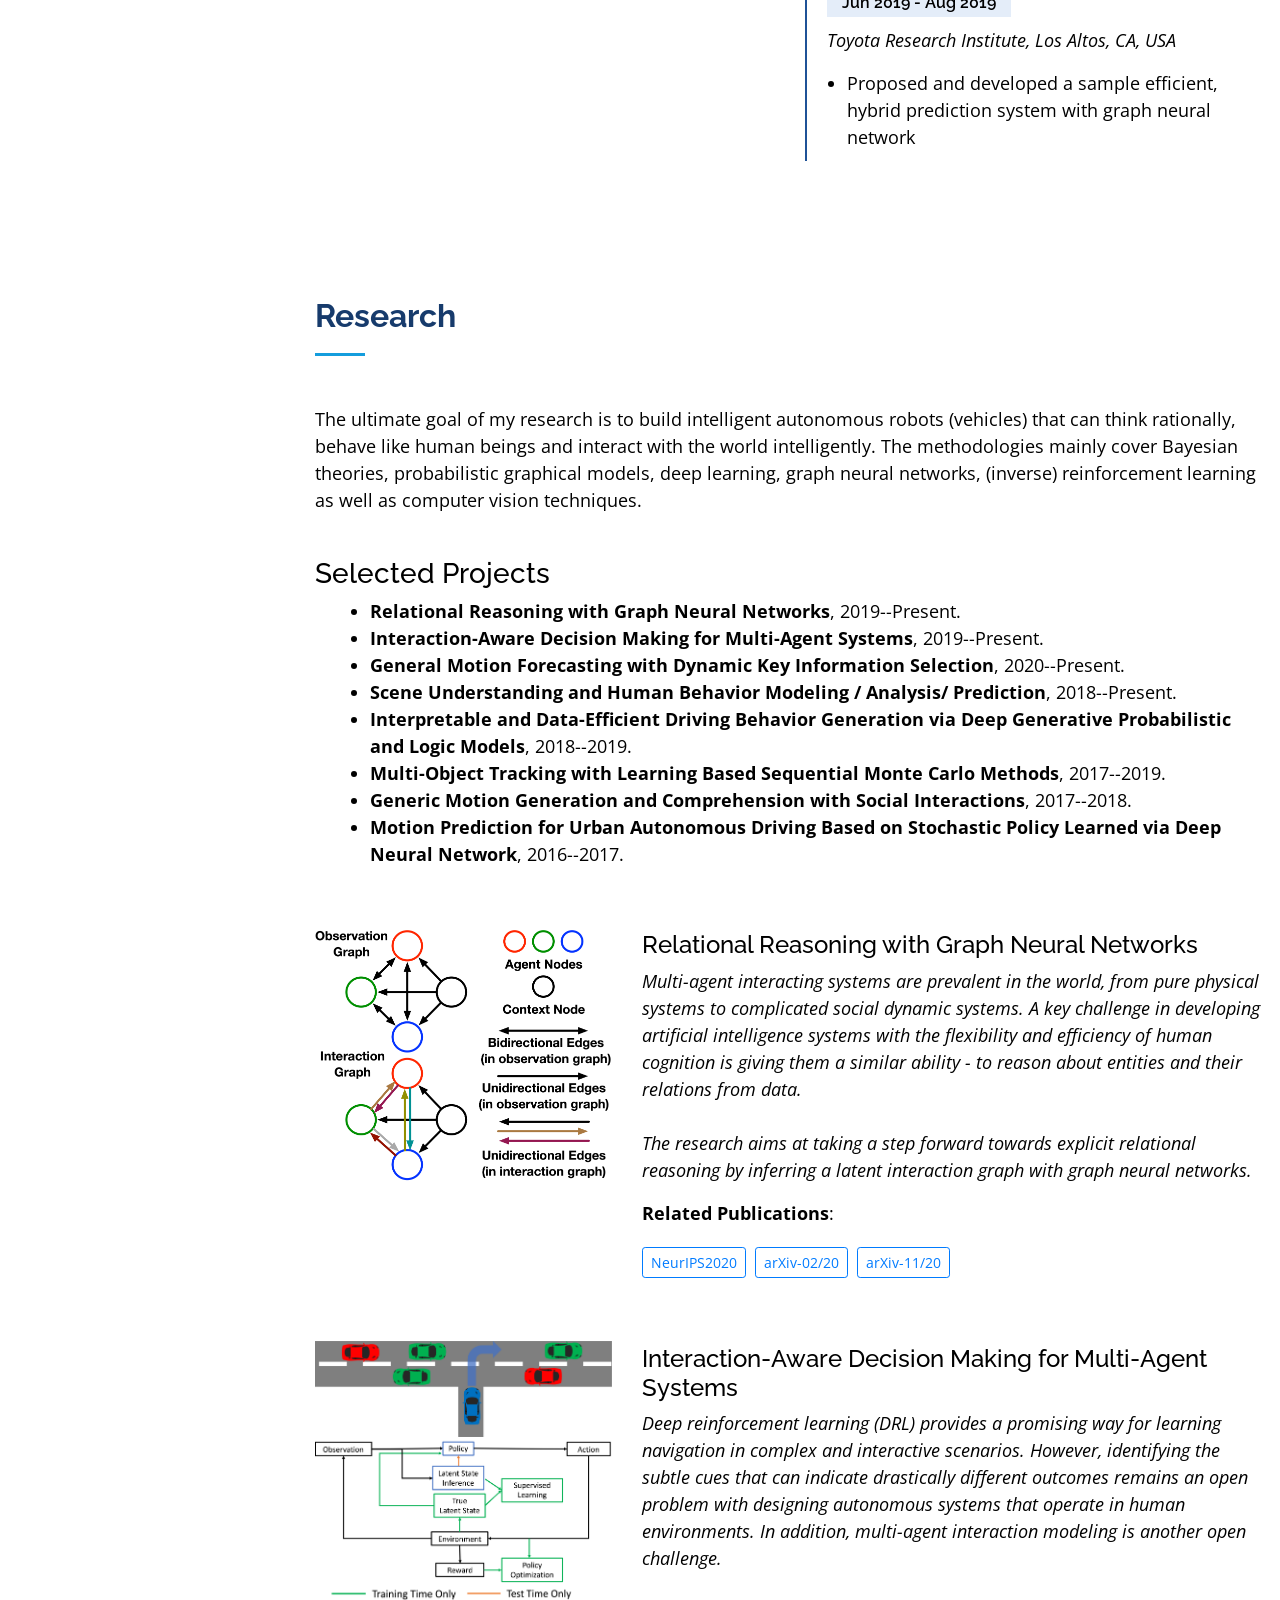
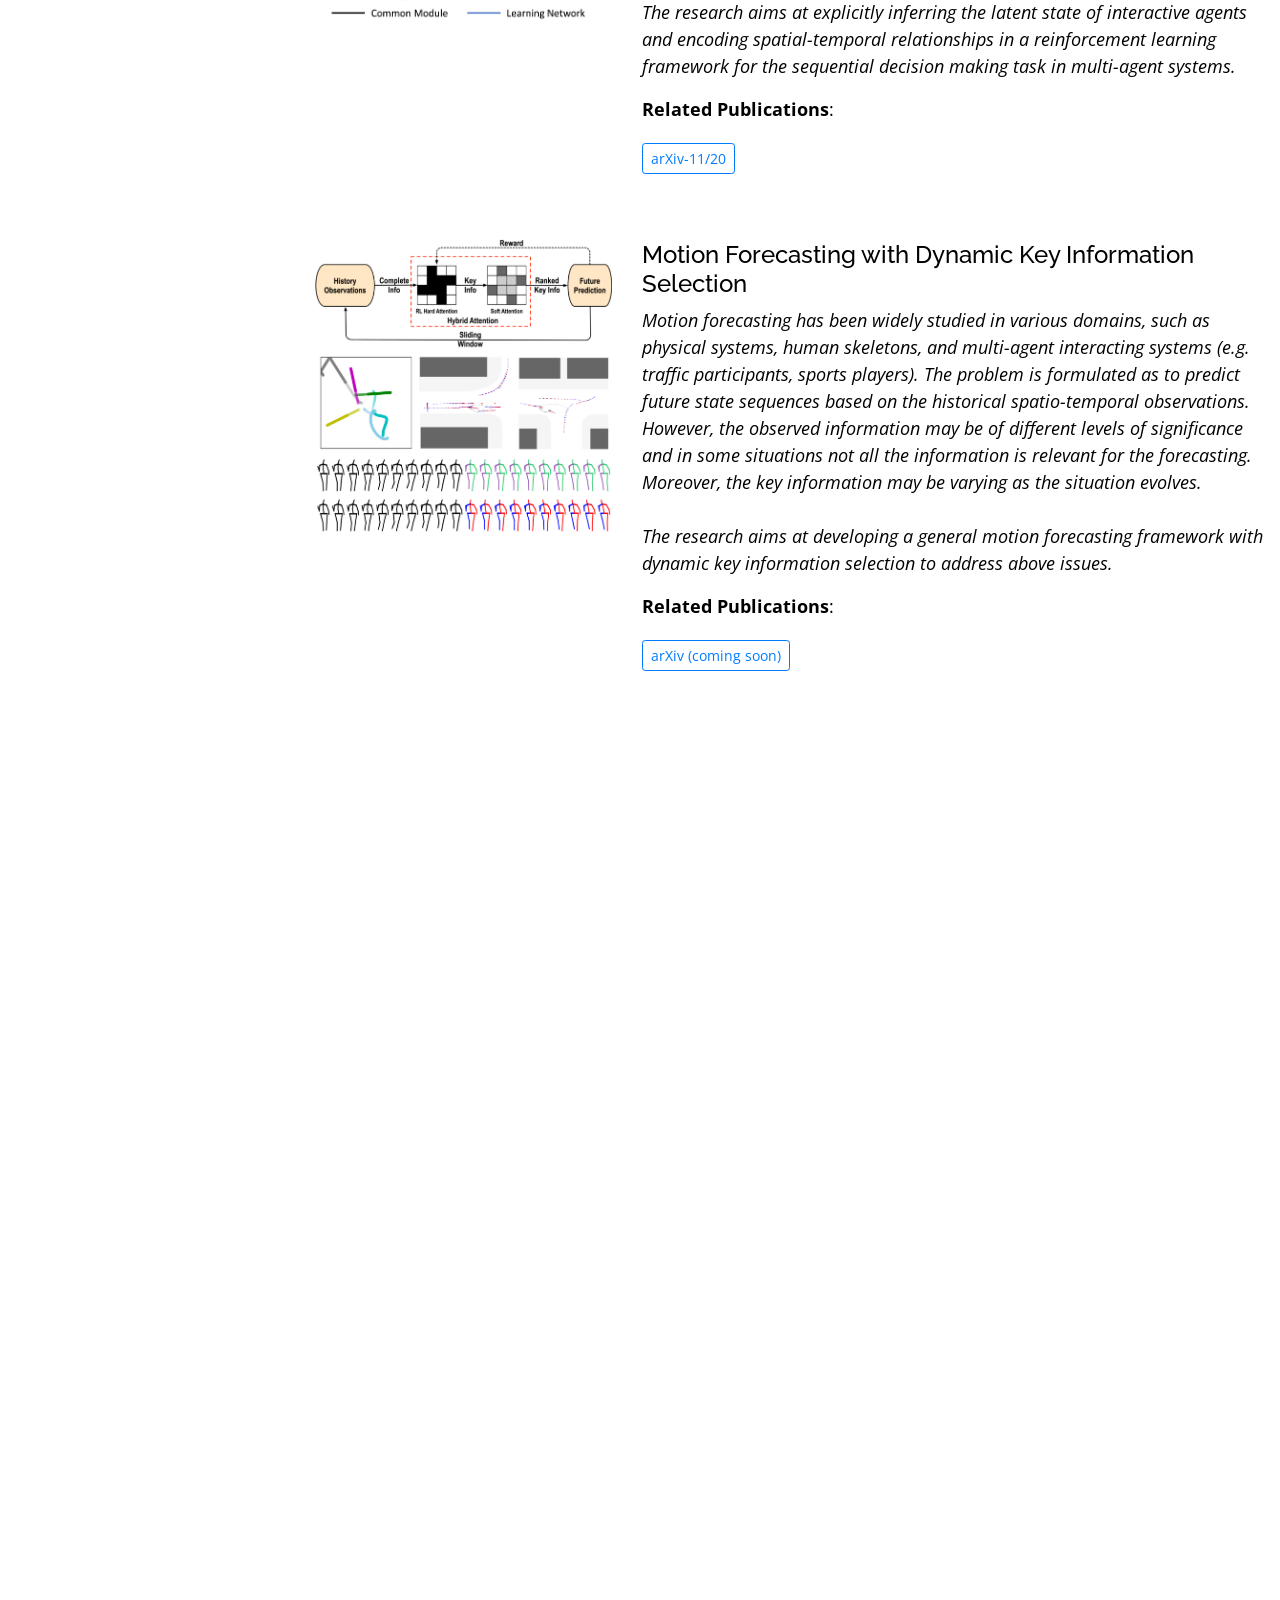
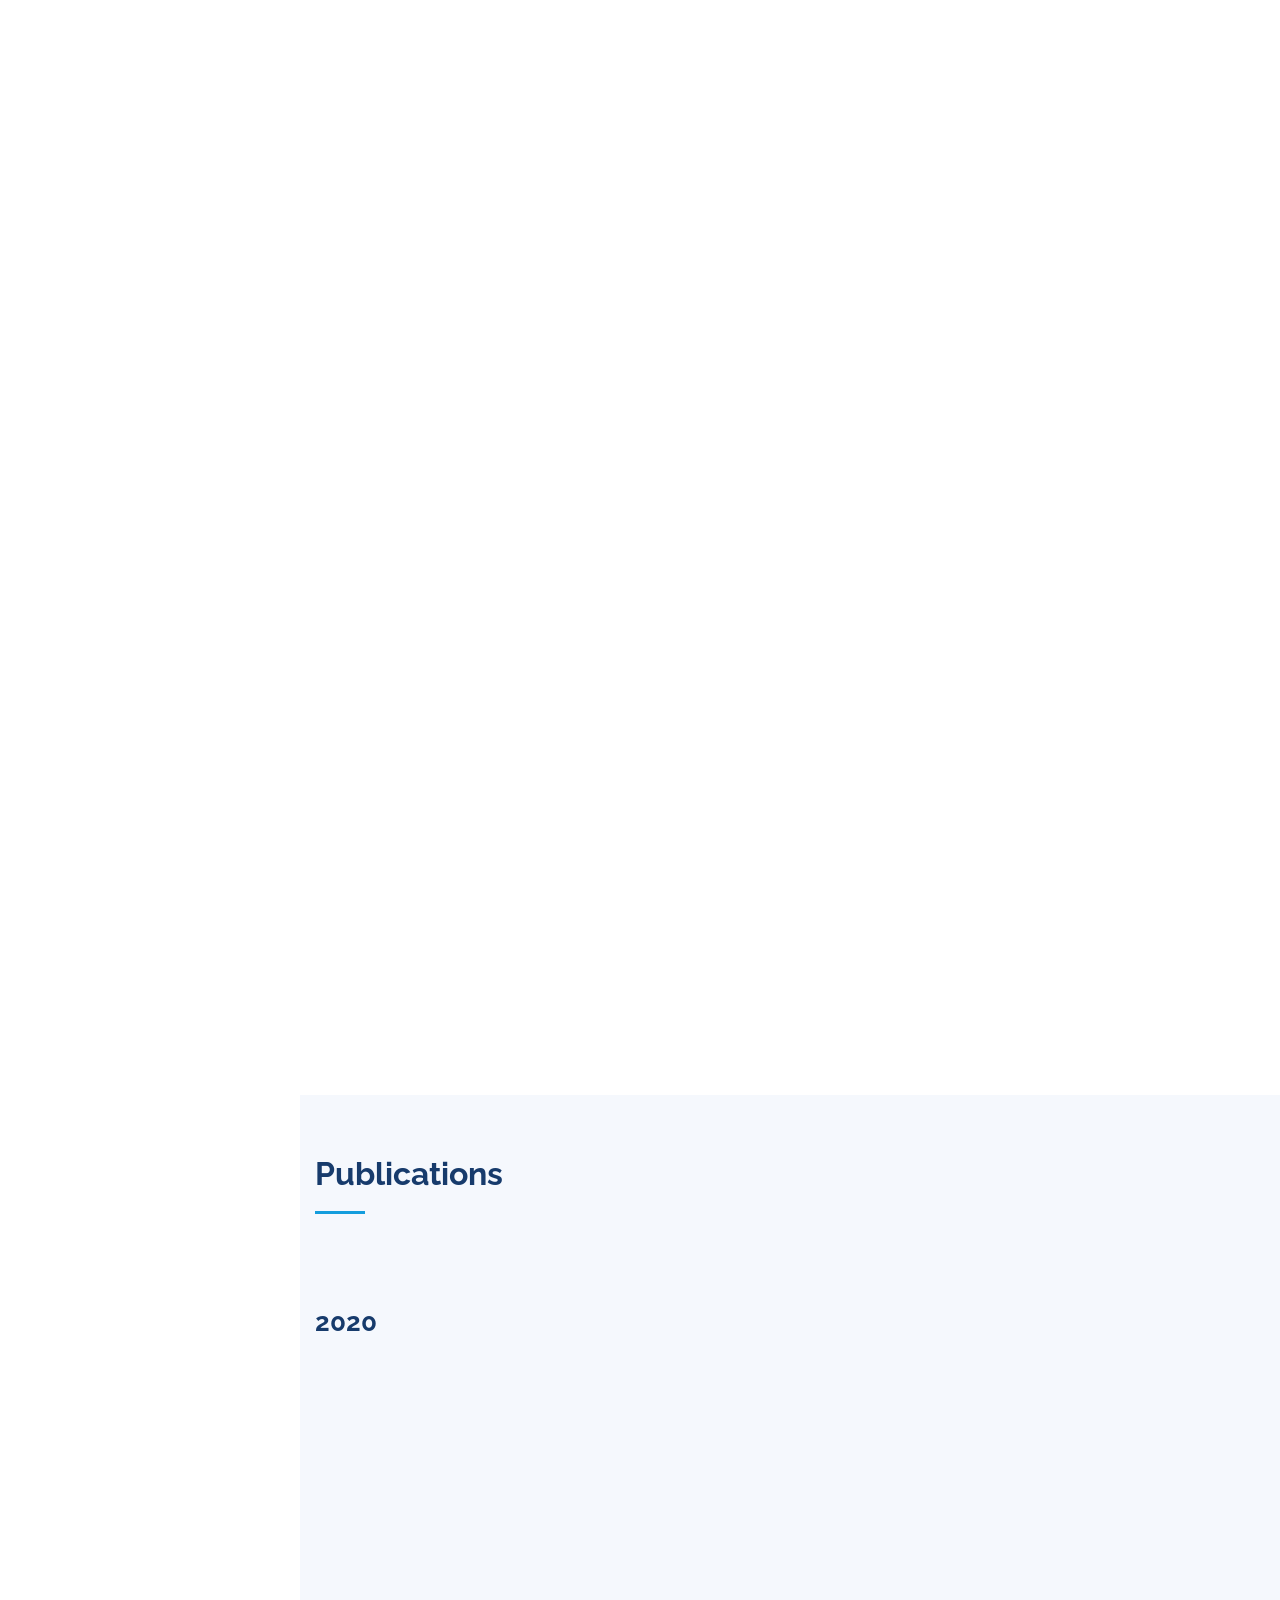
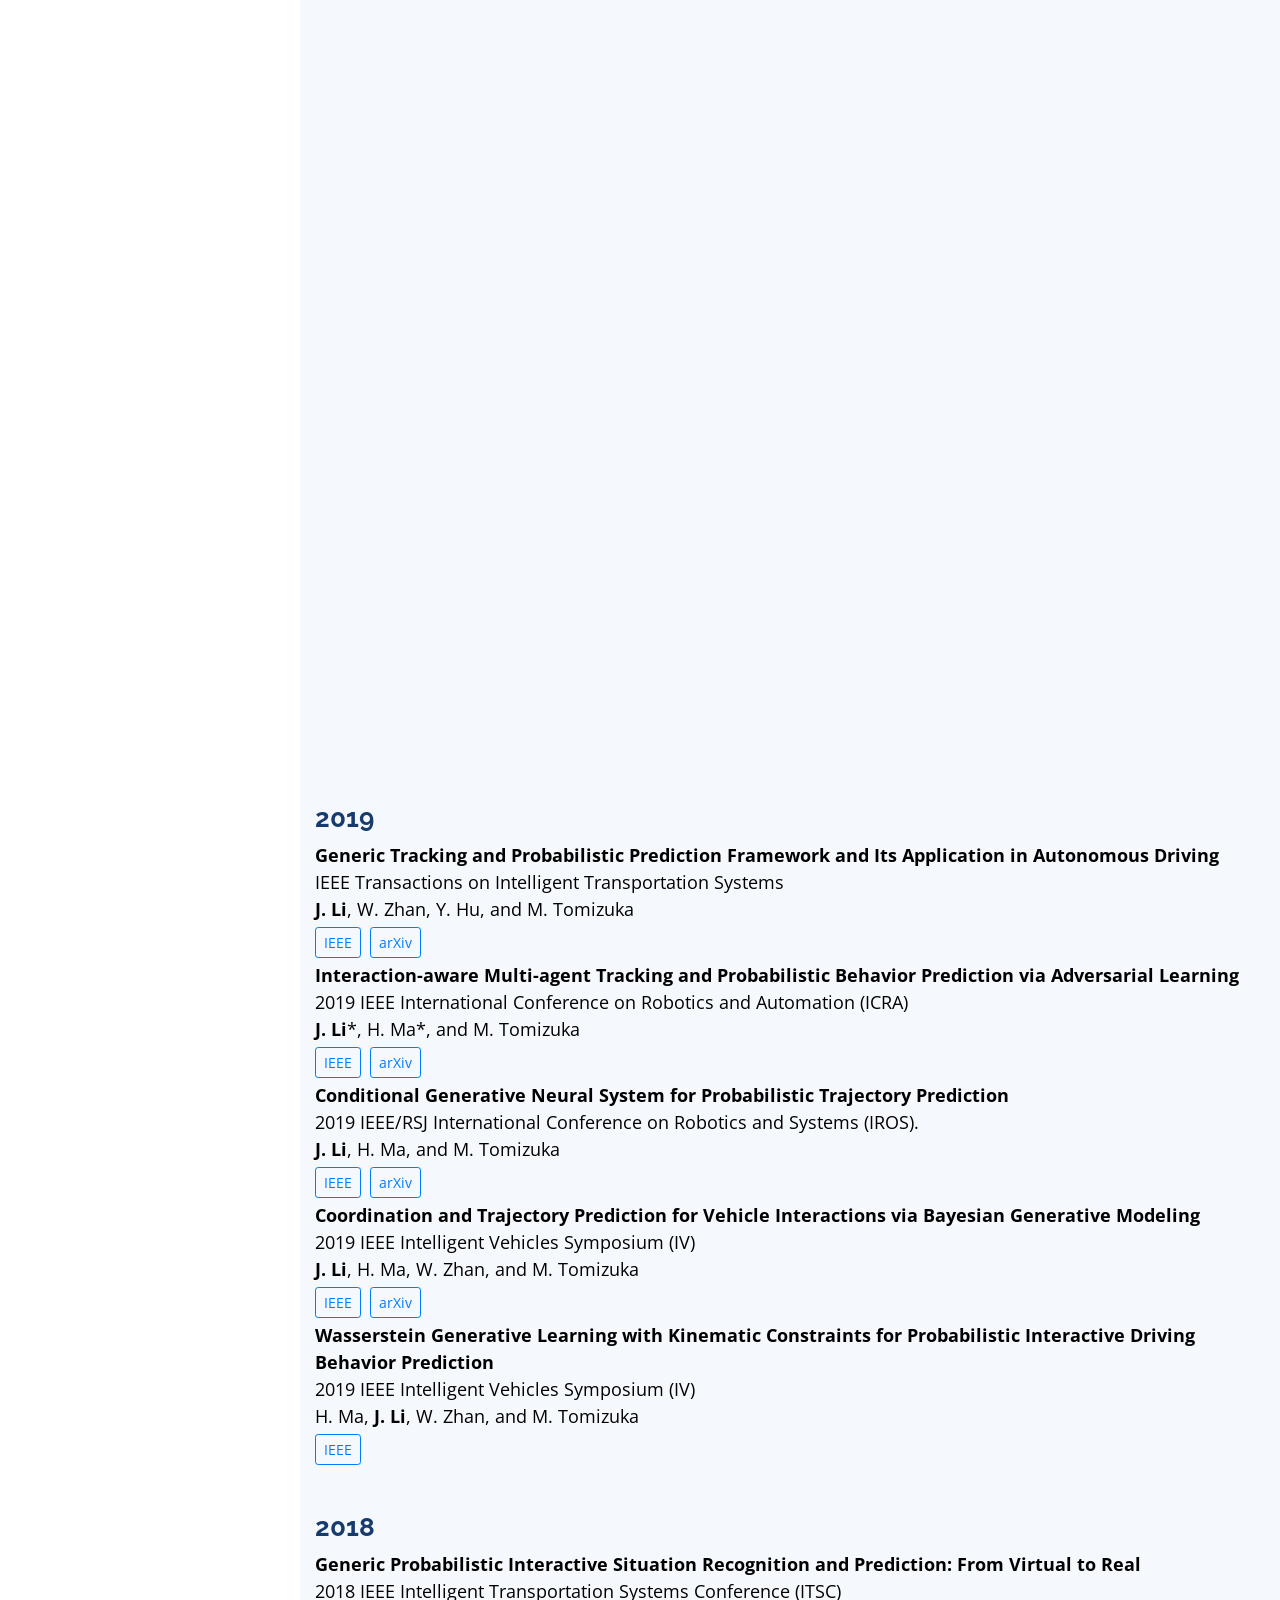
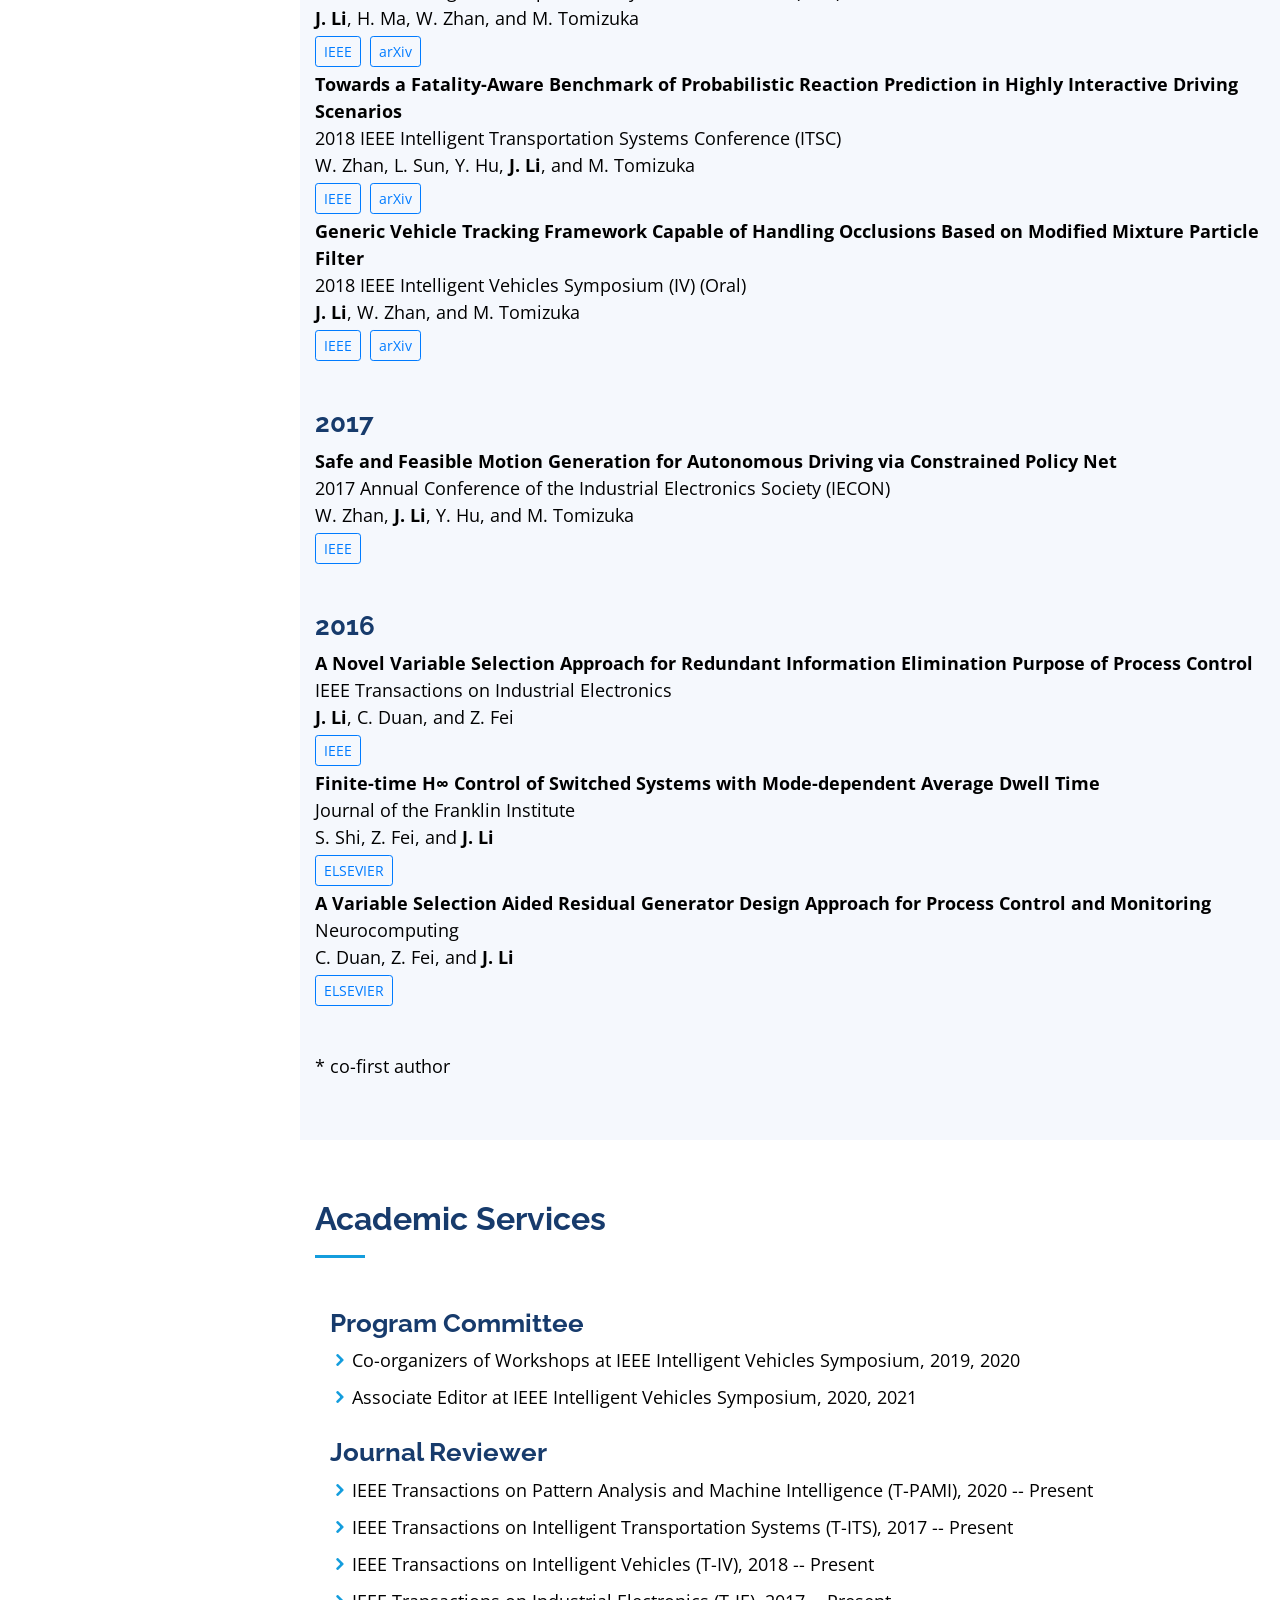
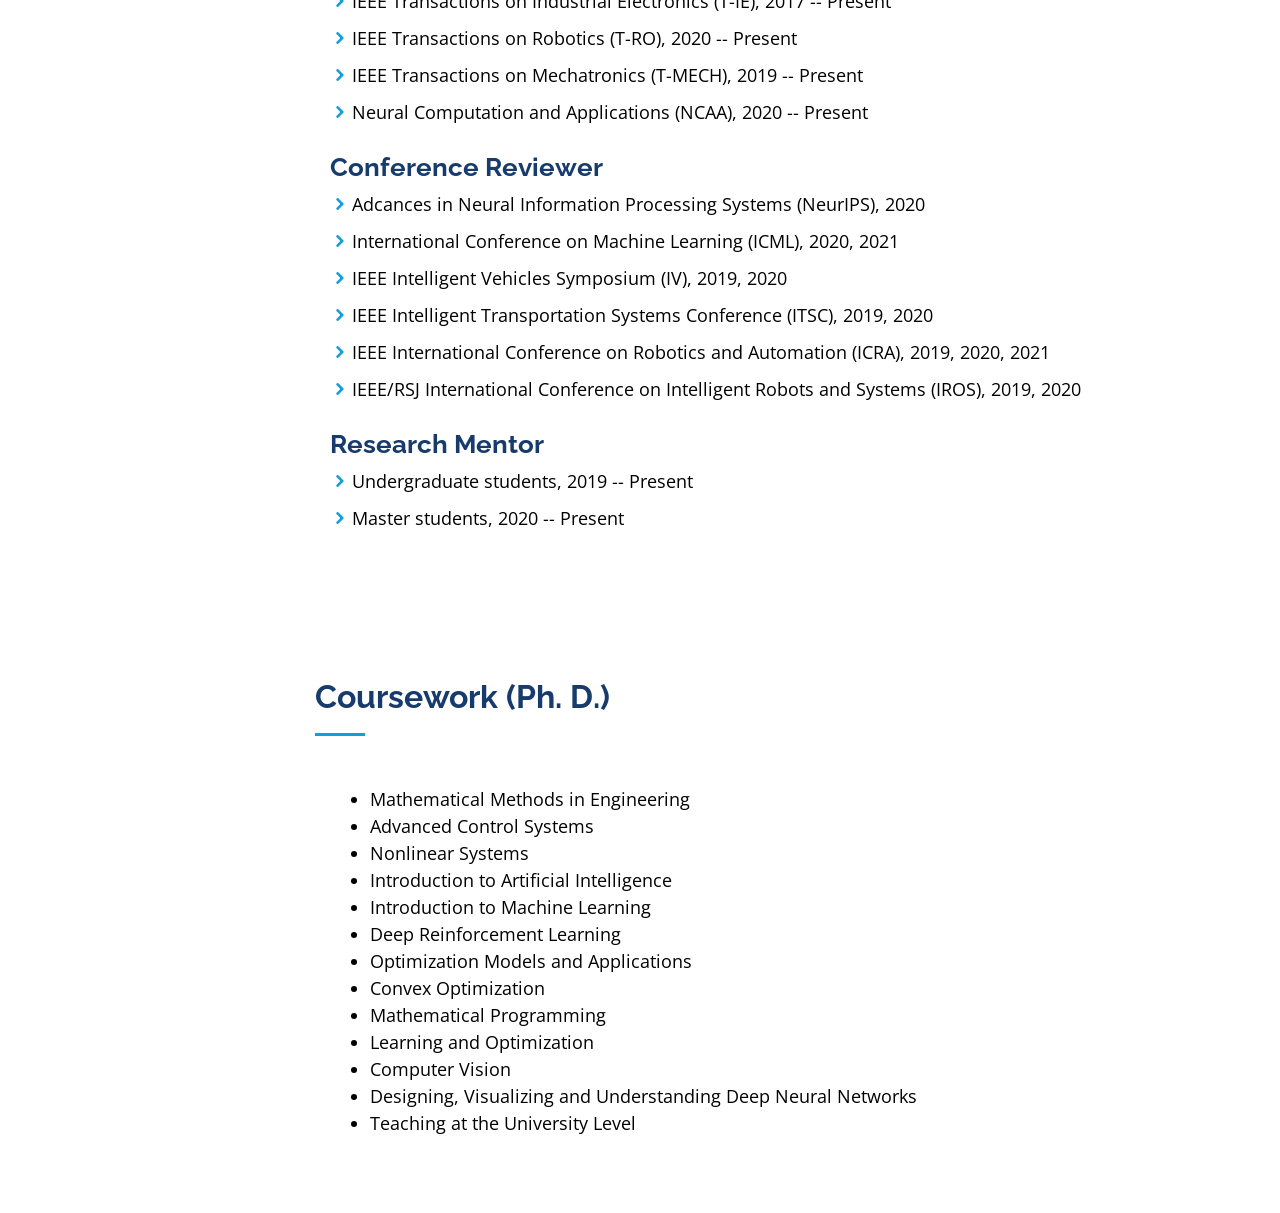
==== commit cf8fbf49: "Add files via upload" ====
--- a/index.html
+++ b/index.html
@@ -823,7 +823,7 @@
         <div class="col-lg-12 pt-4 pt-lg-0 content" data-aos="fade-up">
           <ul>
           <li><i class="icofont-rounded-right"></i>Adcances in Neural Information Processing Systems (NeurIPS), 2020</li>
-          <li><i class="icofont-rounded-right"></i>International Conference on Machine Learning (ICML), 2020</li>
+          <li><i class="icofont-rounded-right"></i>International Conference on Machine Learning (ICML), 2020, 2021</li>
           <li><i class="icofont-rounded-right"></i>IEEE Intelligent Vehicles Symposium (IV), 2019, 2020</li>
           <li><i class="icofont-rounded-right"></i>IEEE Intelligent Transportation Systems Conference (ITSC), 2019, 2020</li>
           <li><i class="icofont-rounded-right"></i>IEEE International Conference on Robotics and Automation (ICRA), 2019, 2020, 2021</li>
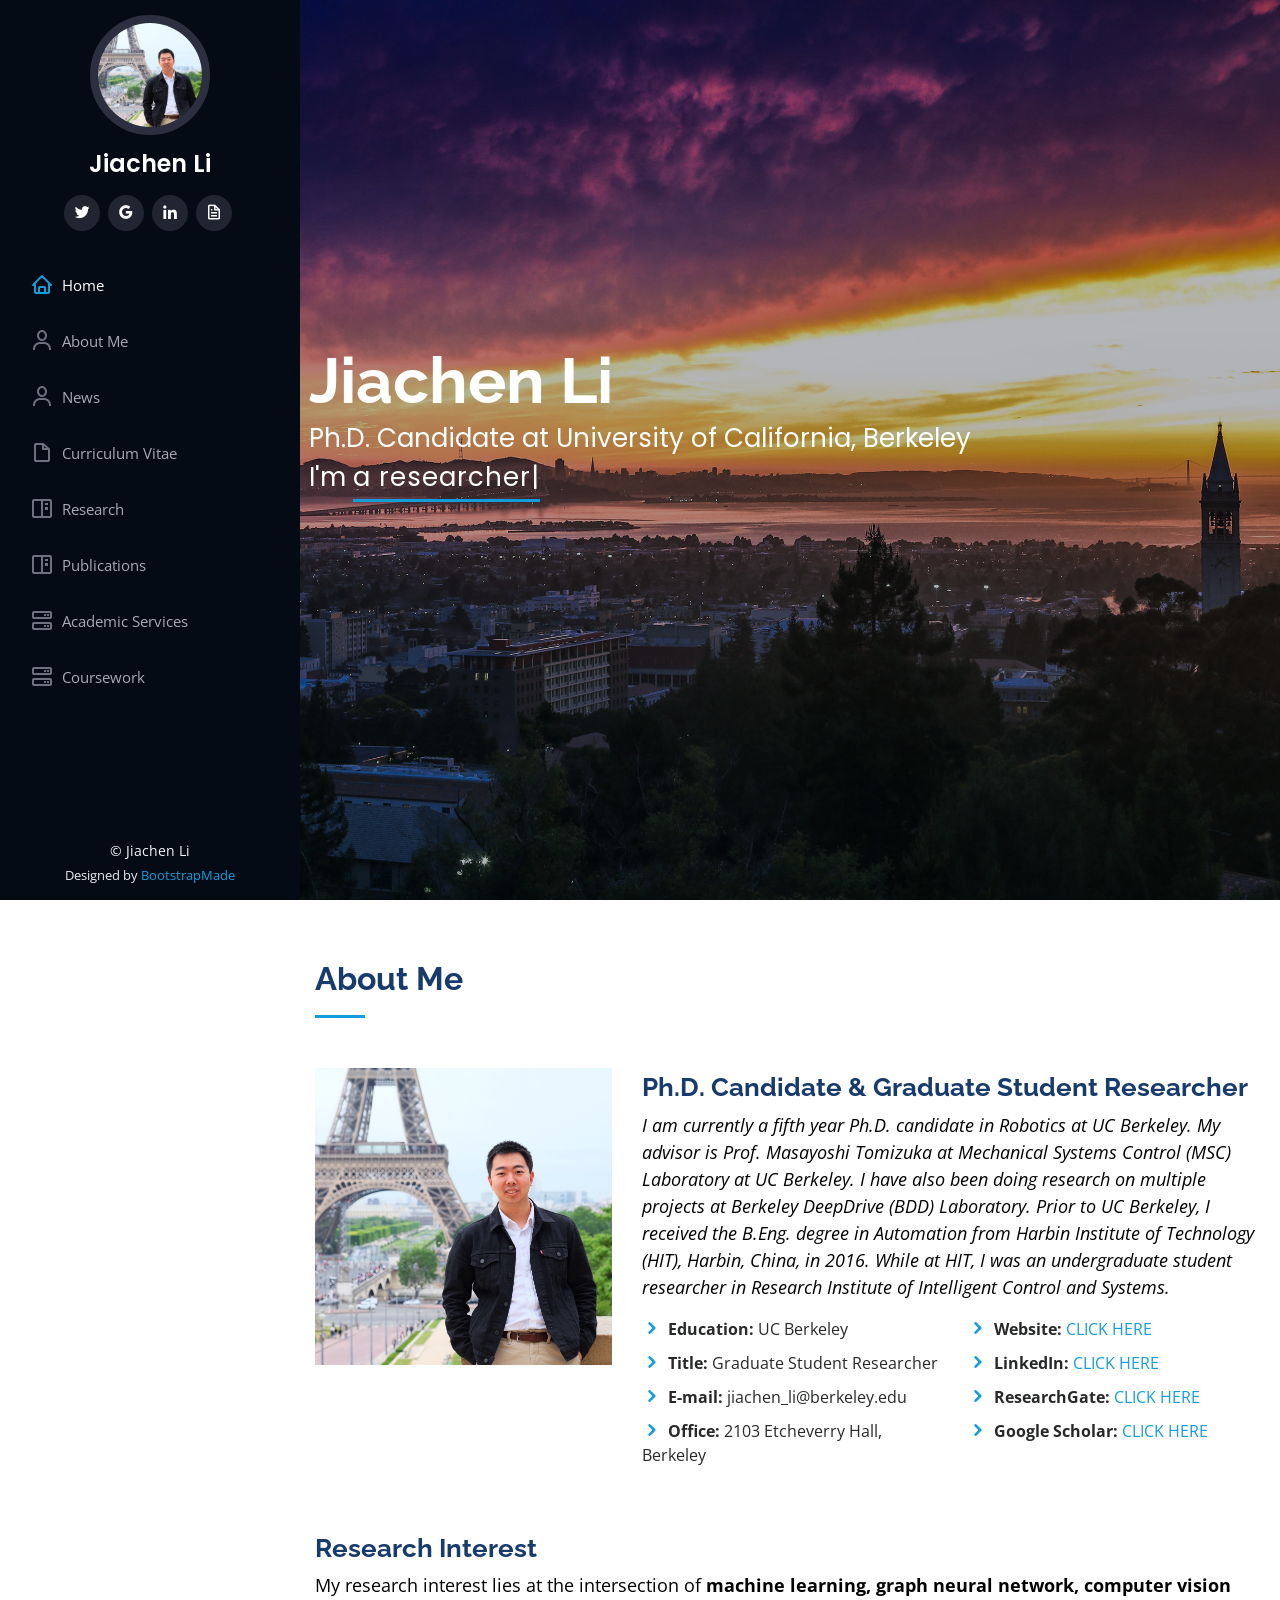
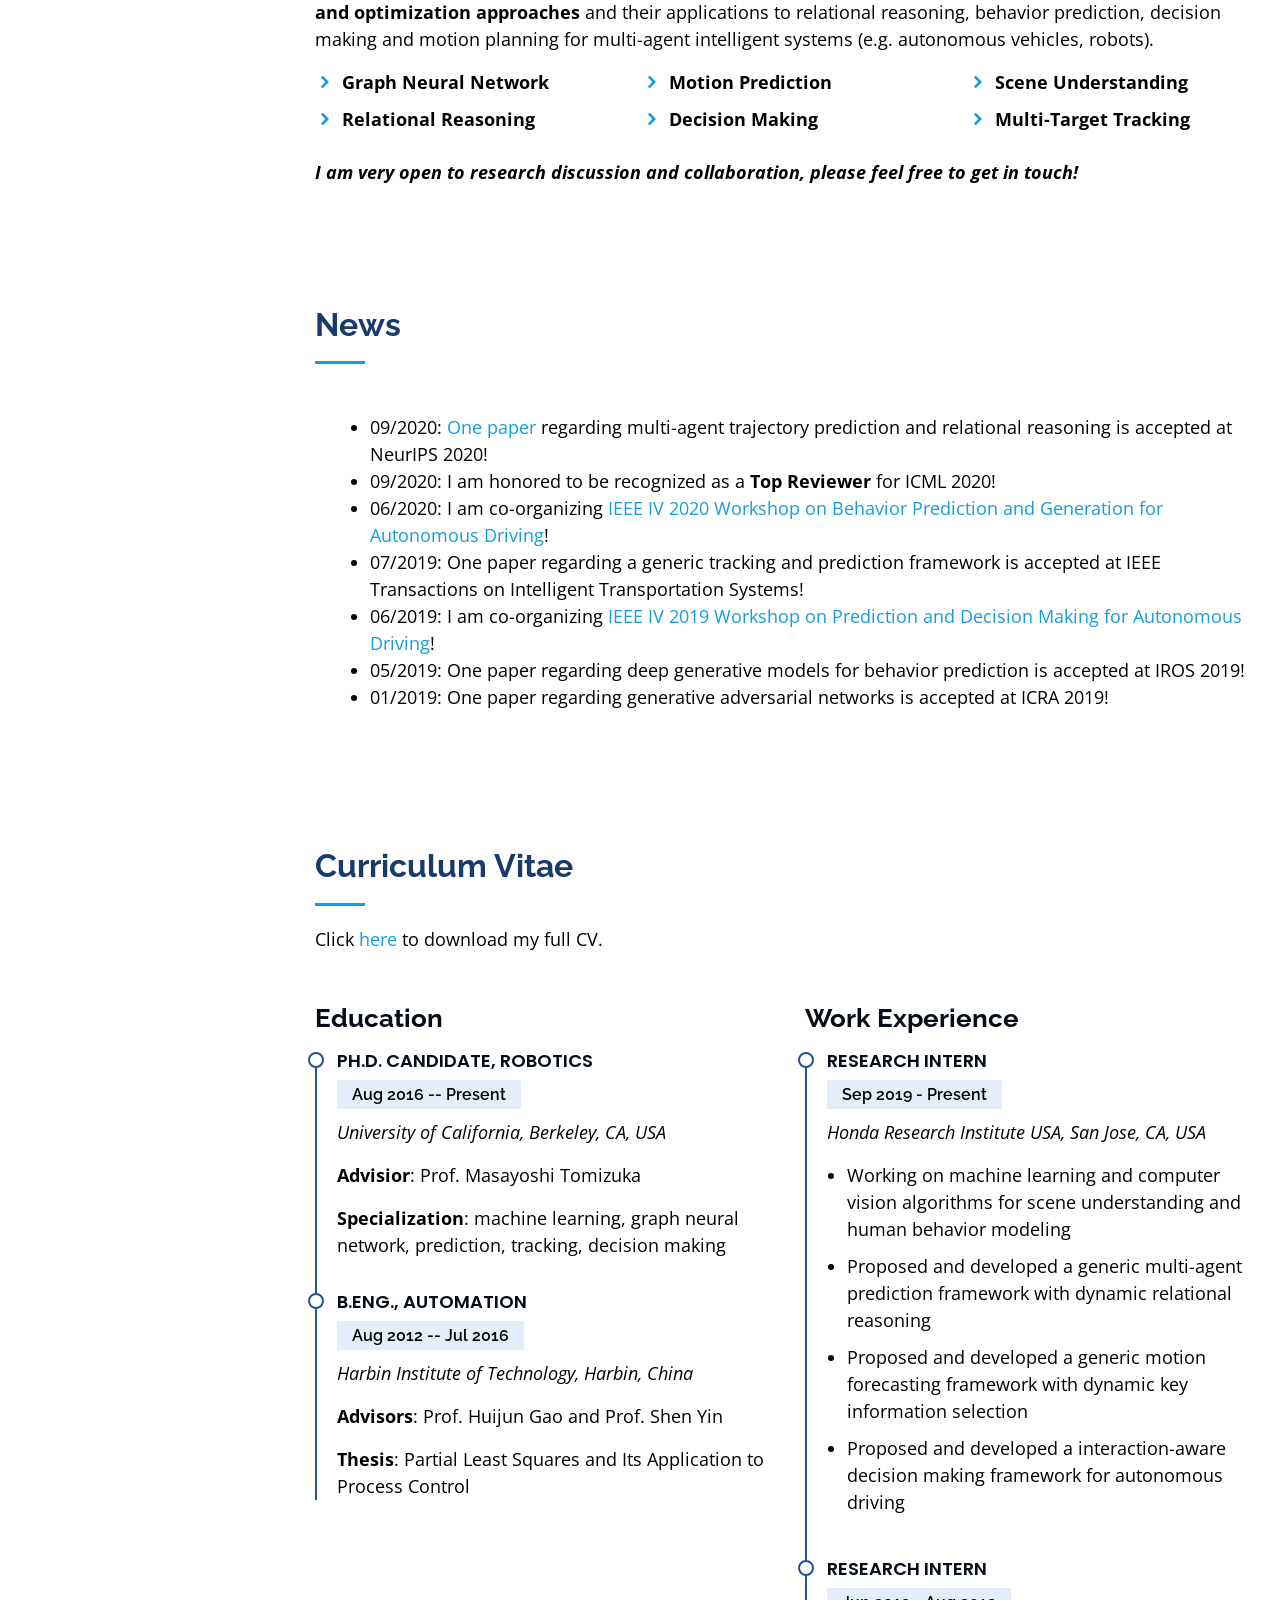
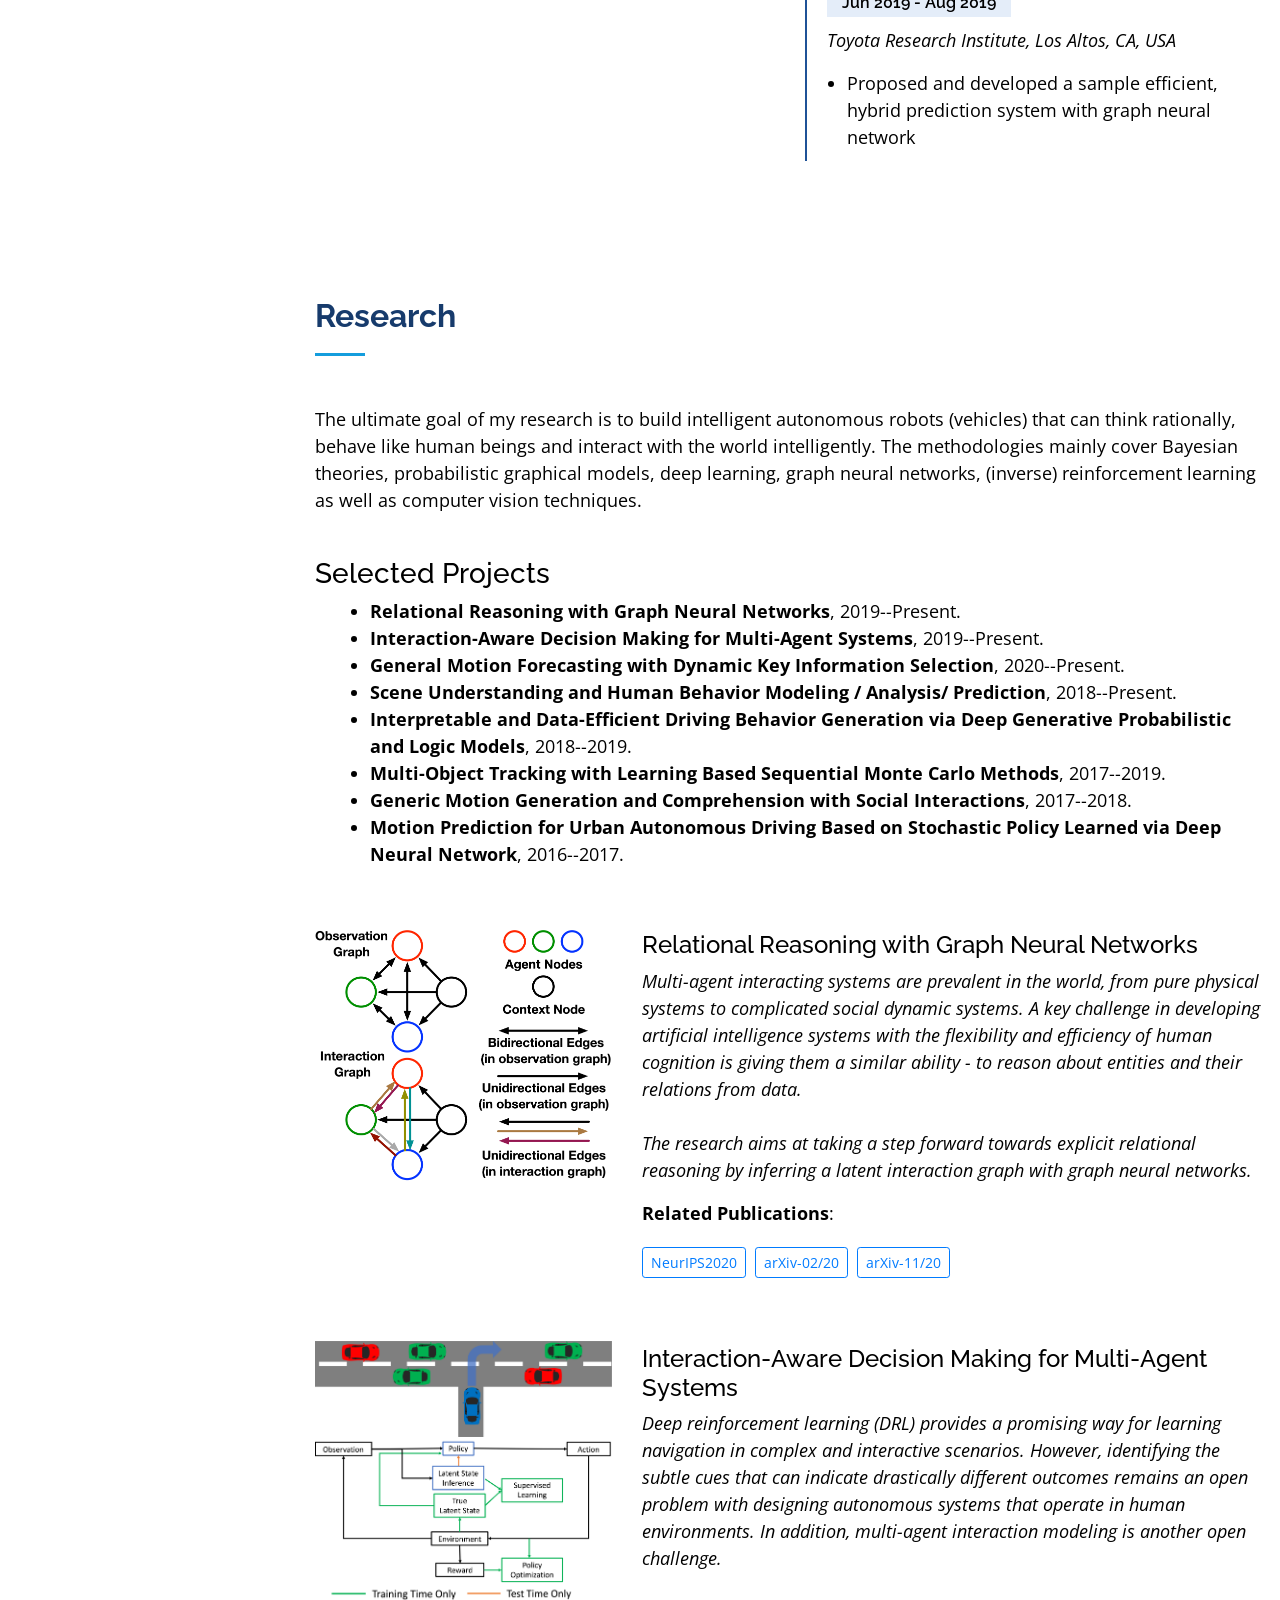
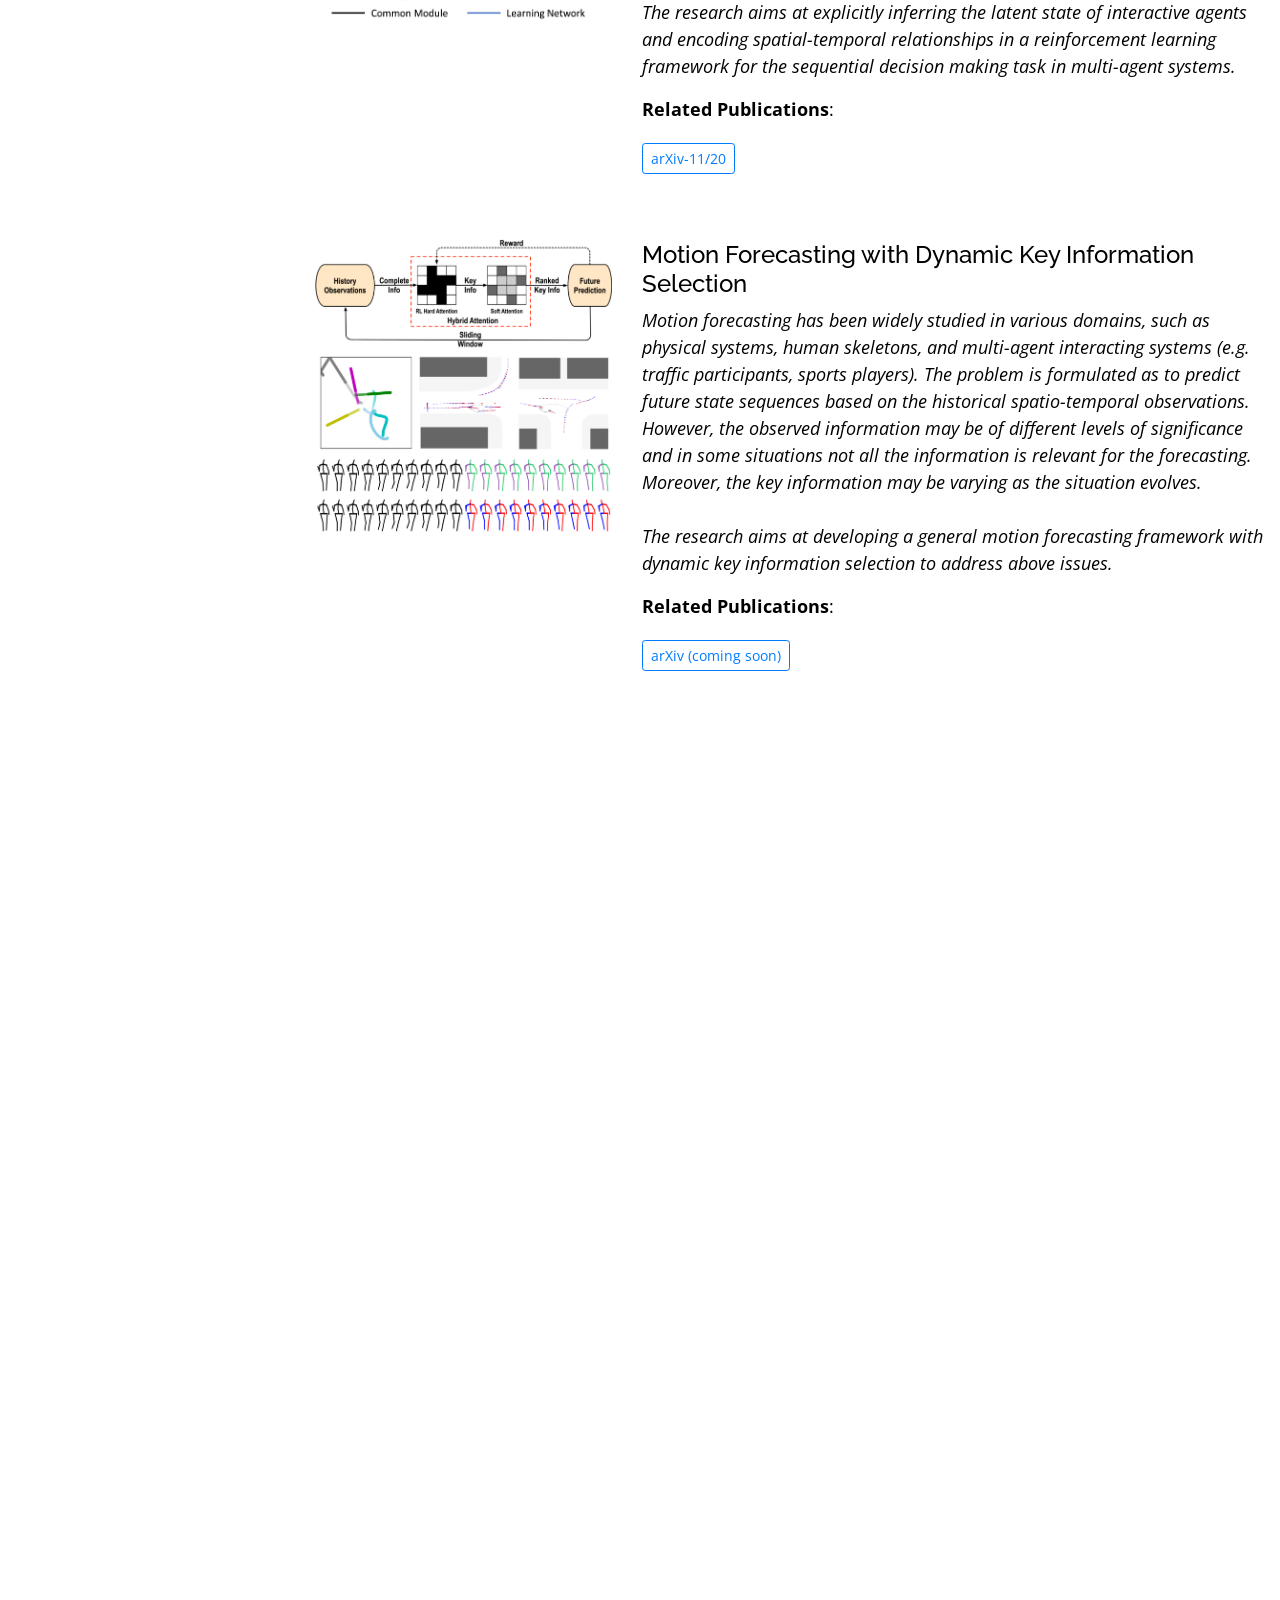
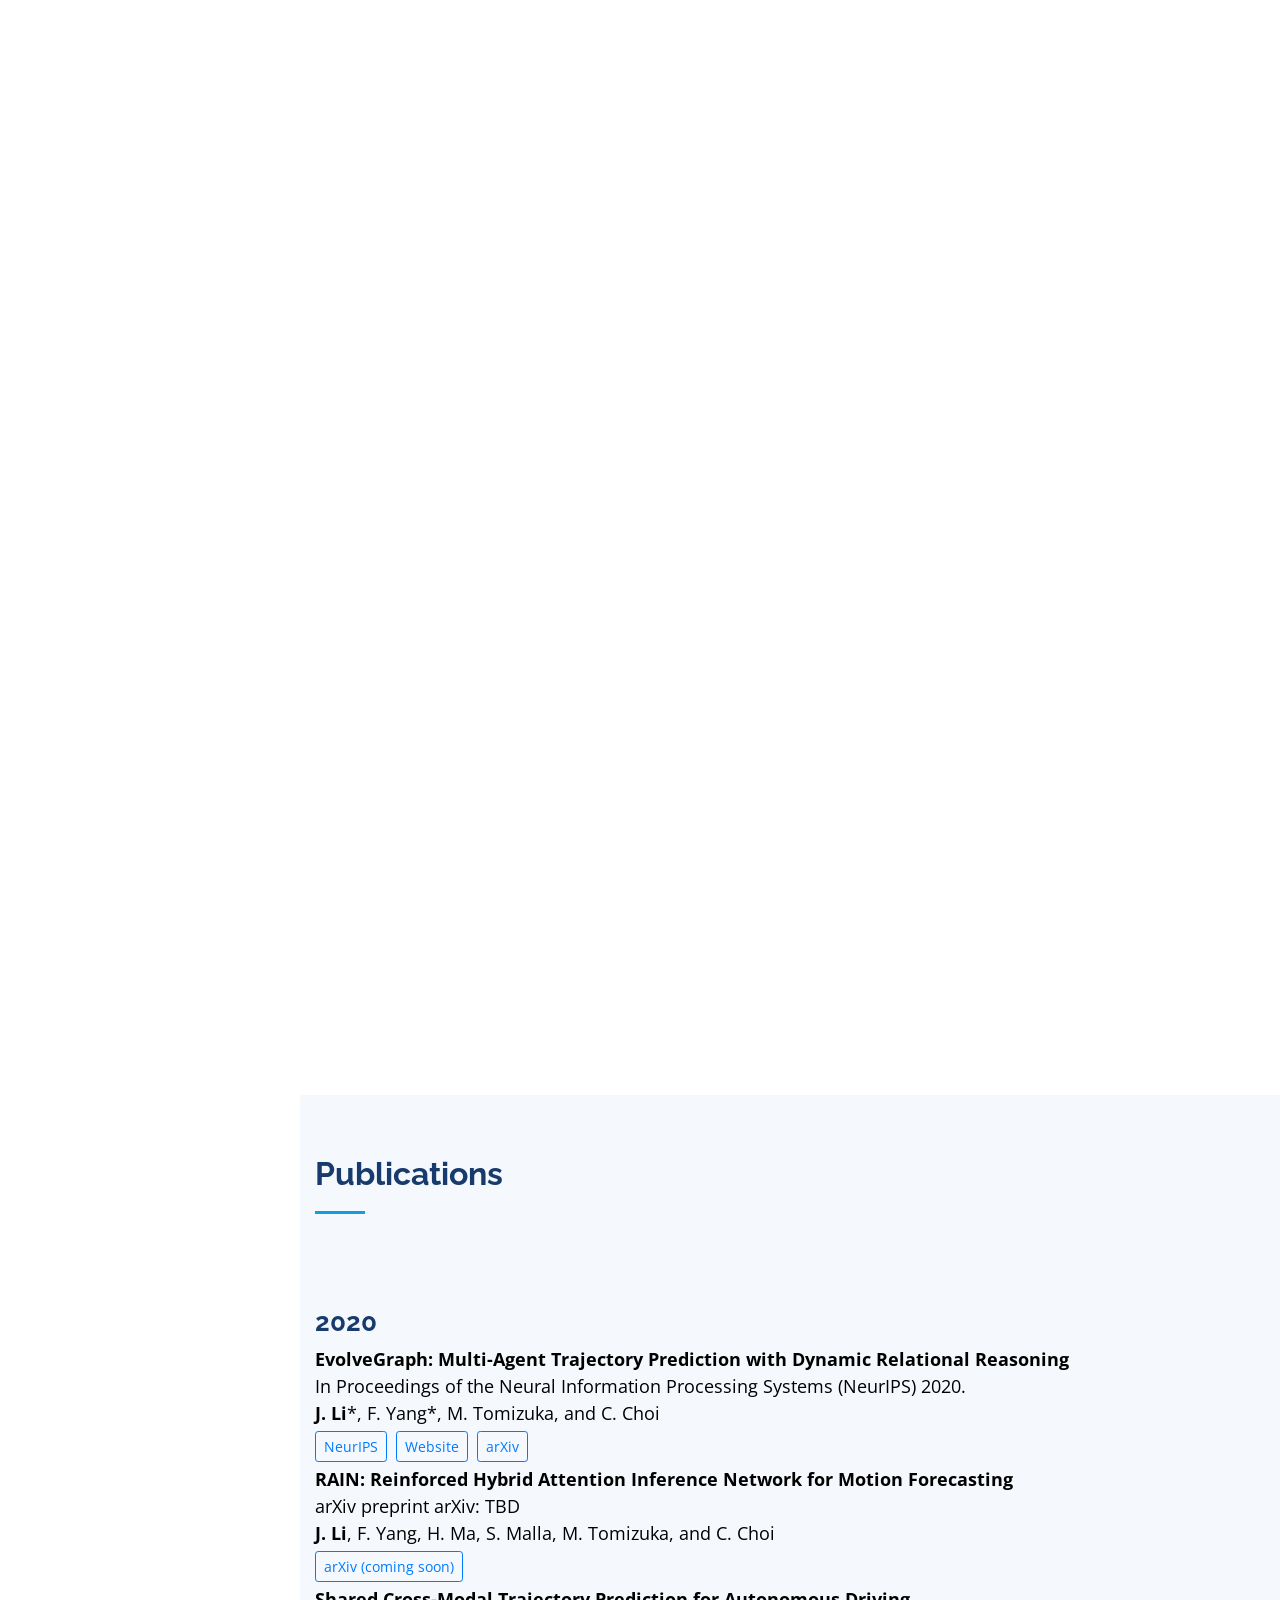
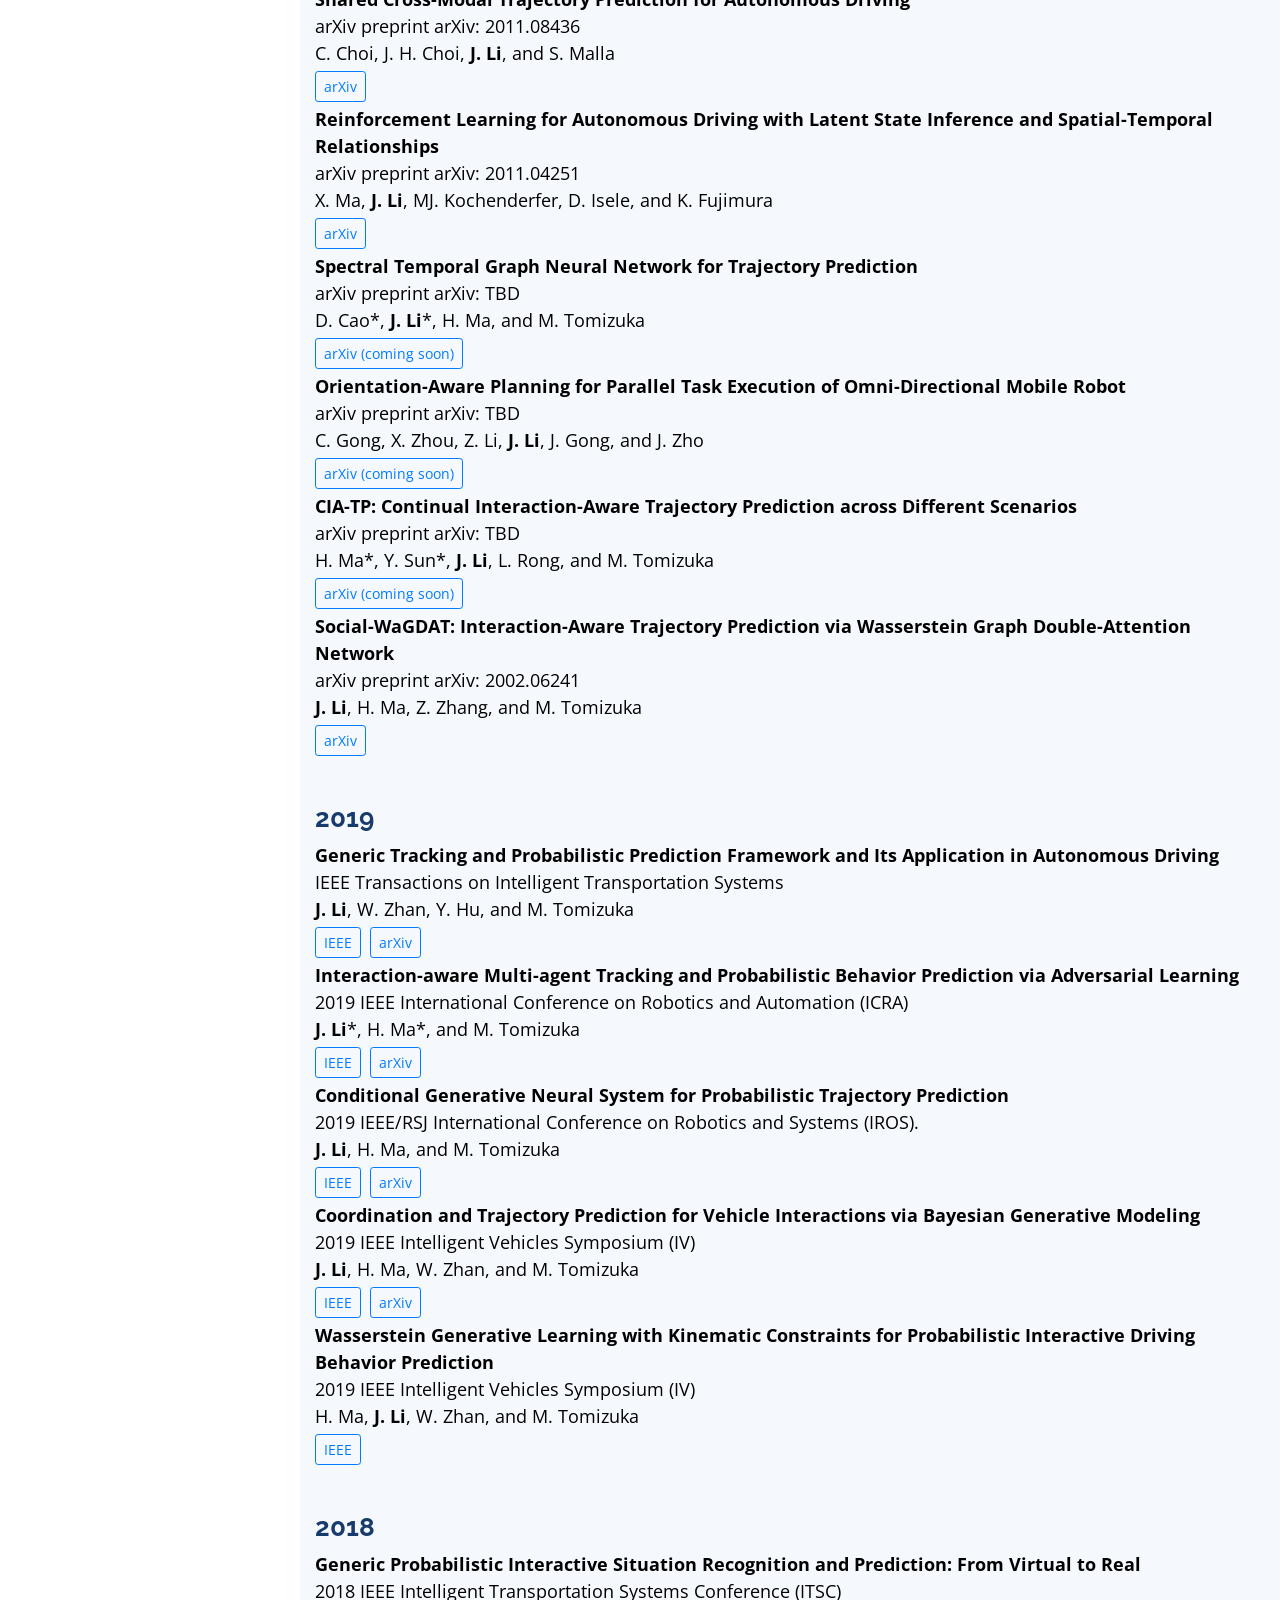
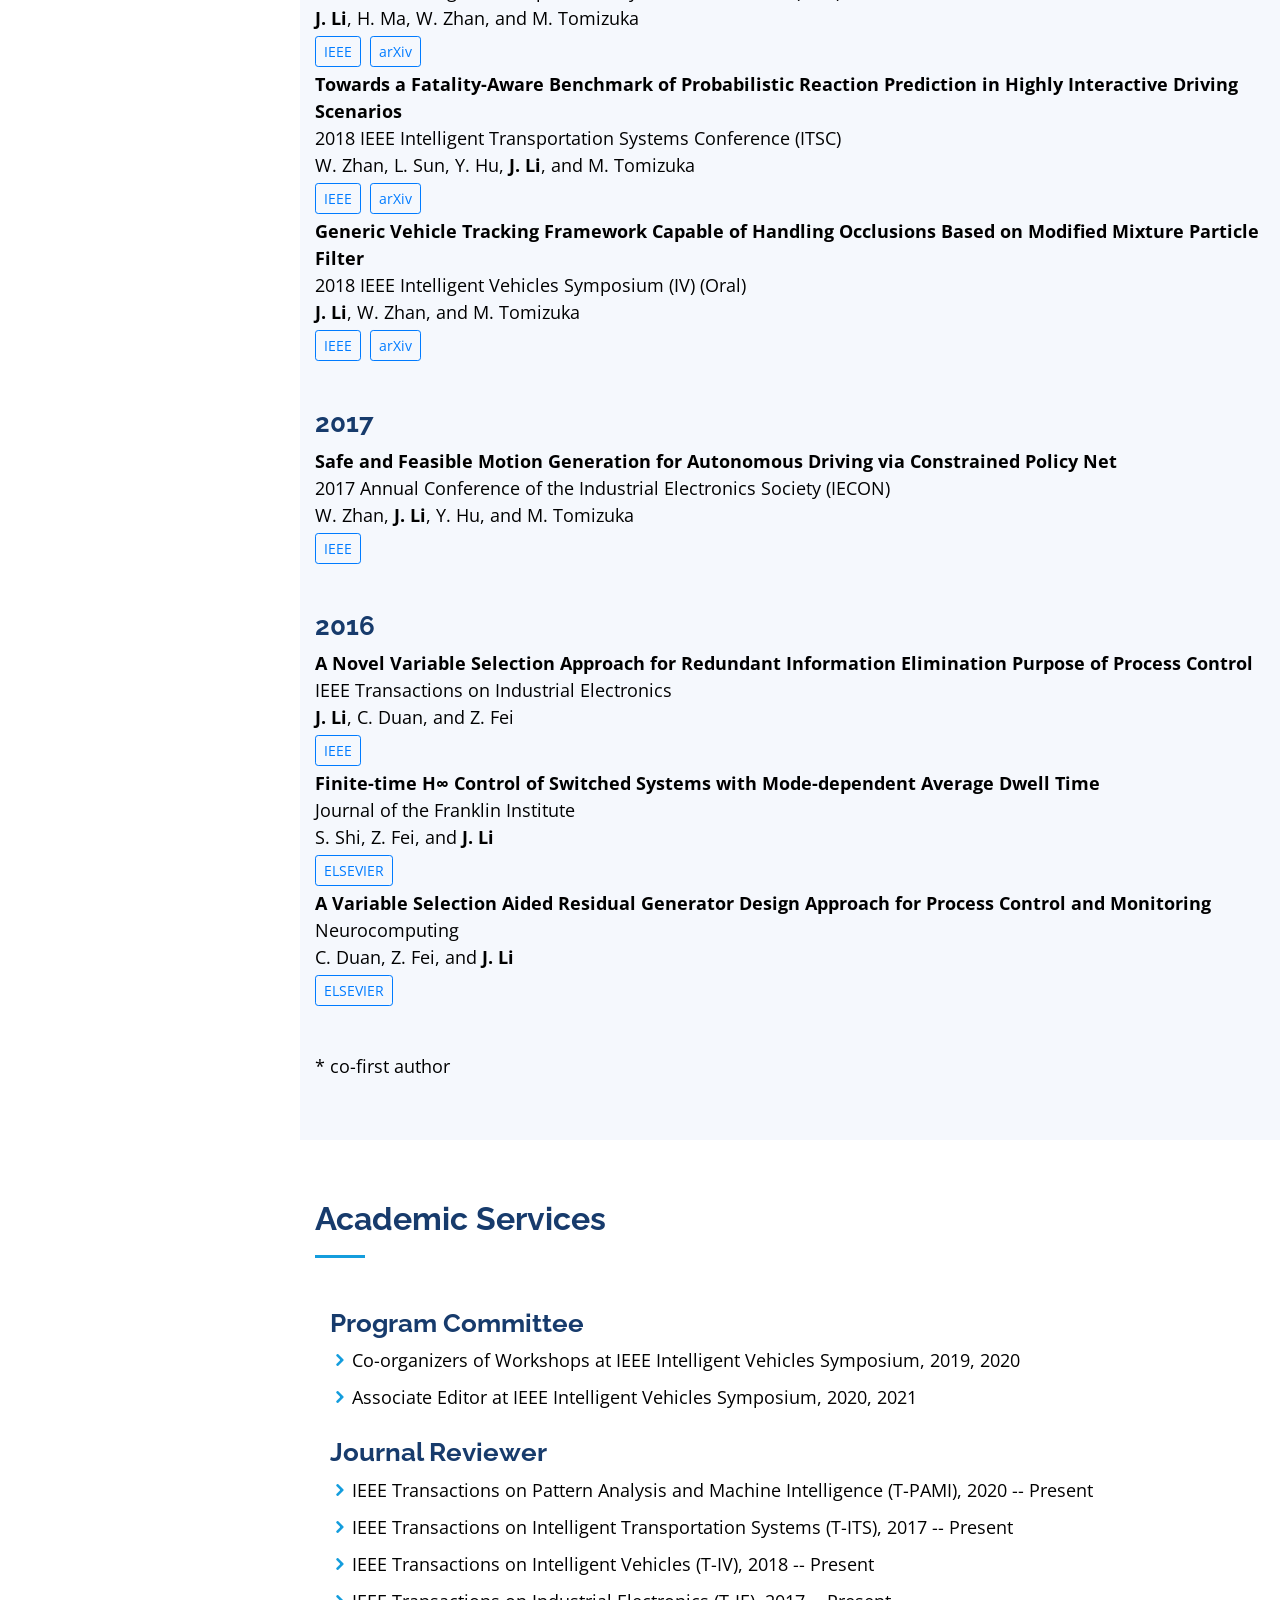
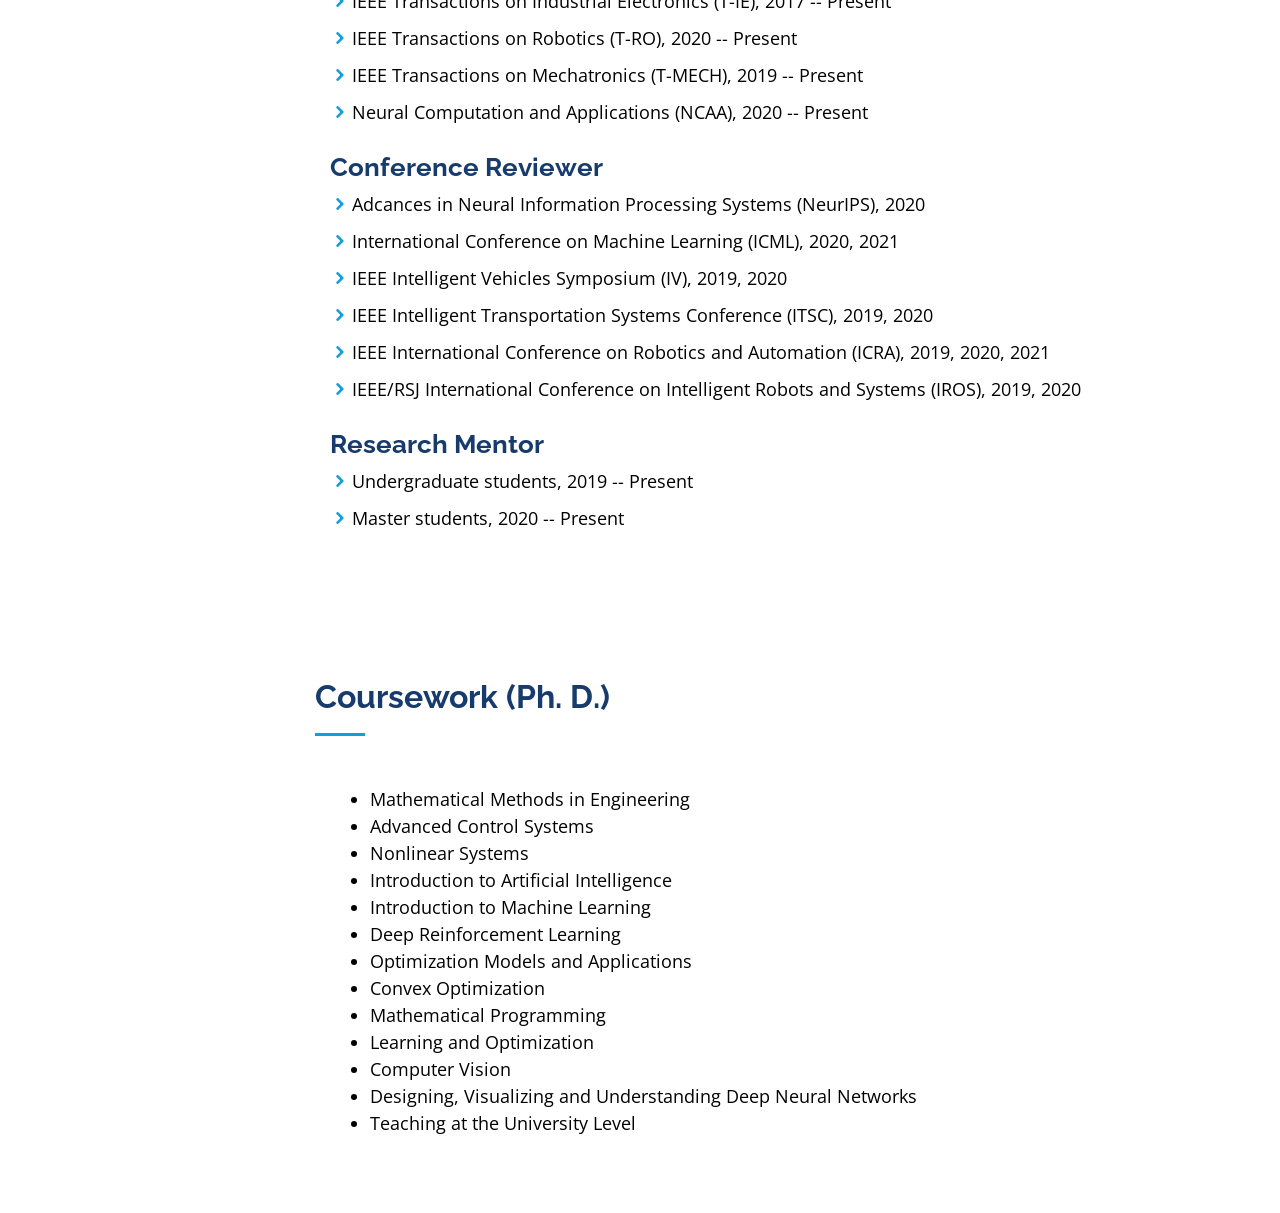
==== commit 317ed9be: "Update index.html" ====
--- a/index.html
+++ b/index.html
@@ -1,5 +1,5 @@
 <!DOCTYPE html>
-<html lang="en">
+<html lang="en">  
 
 <head>
   <meta charset="utf-8">
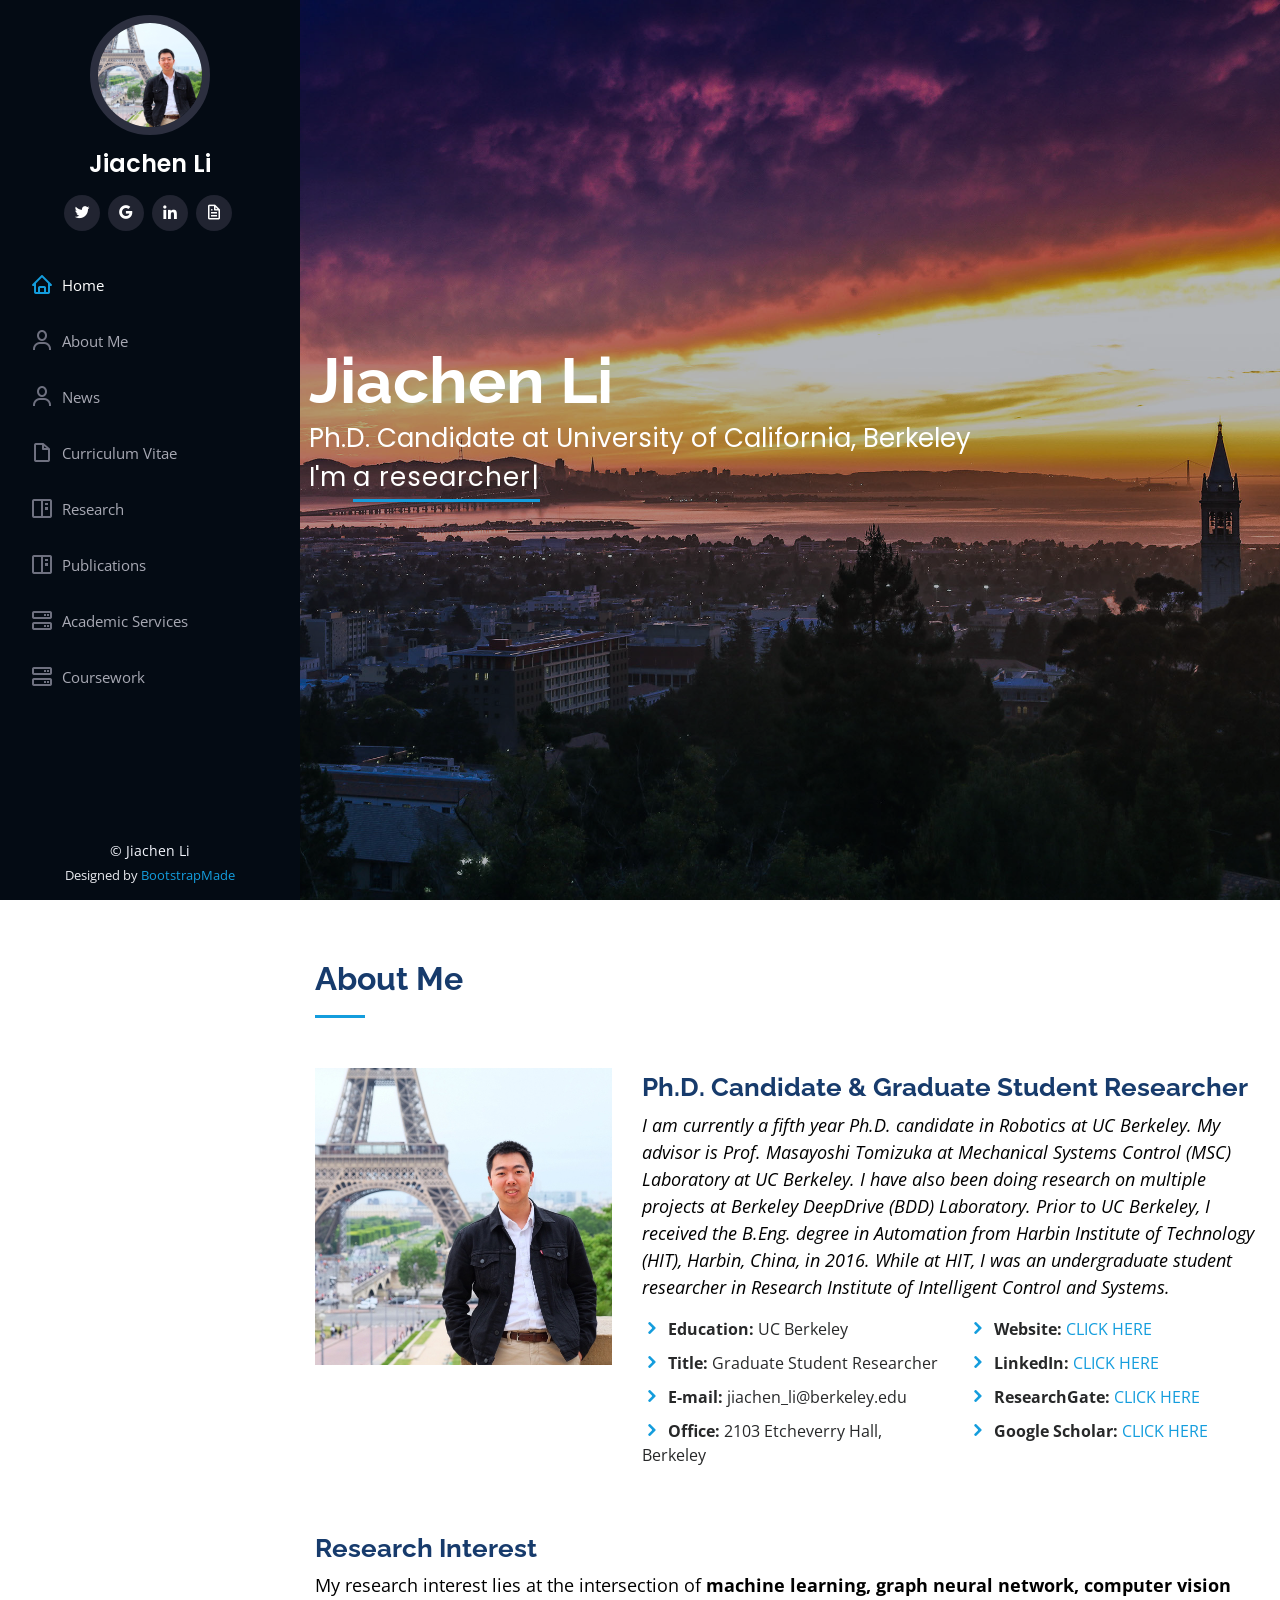
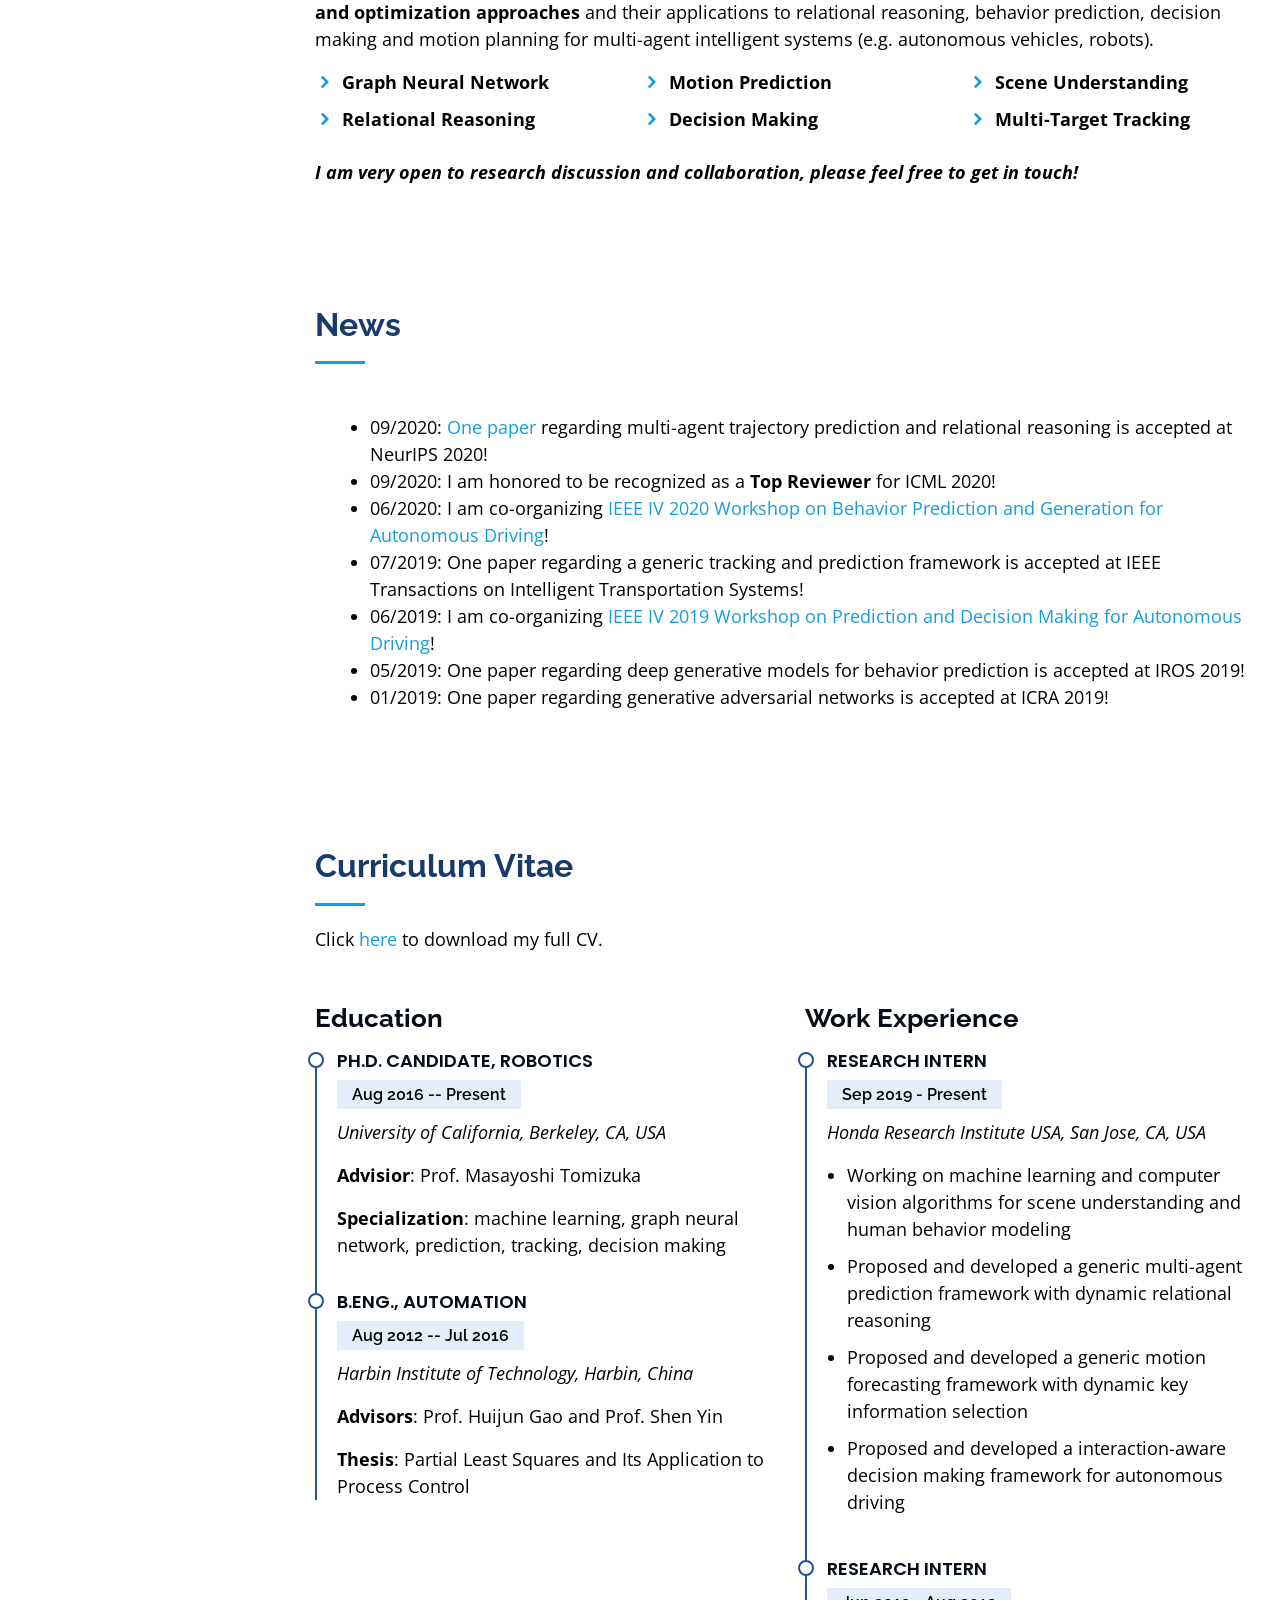
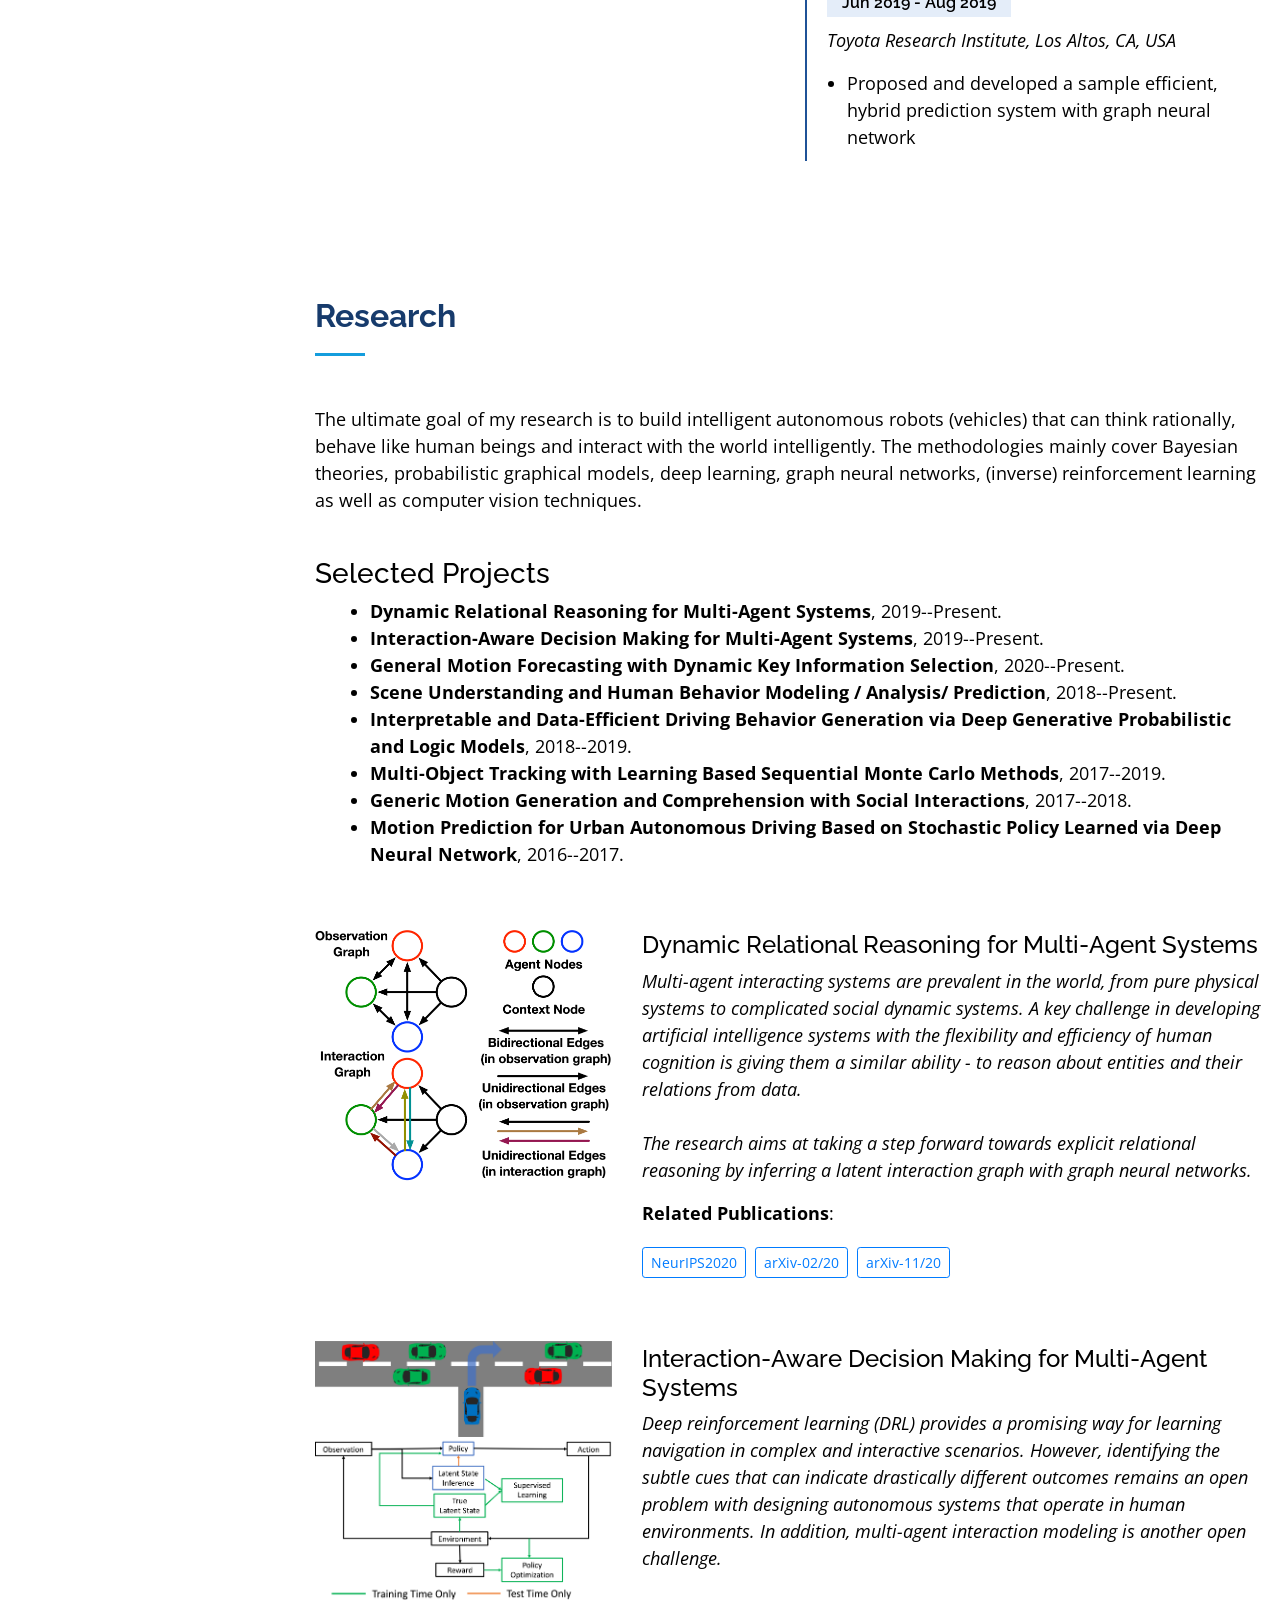
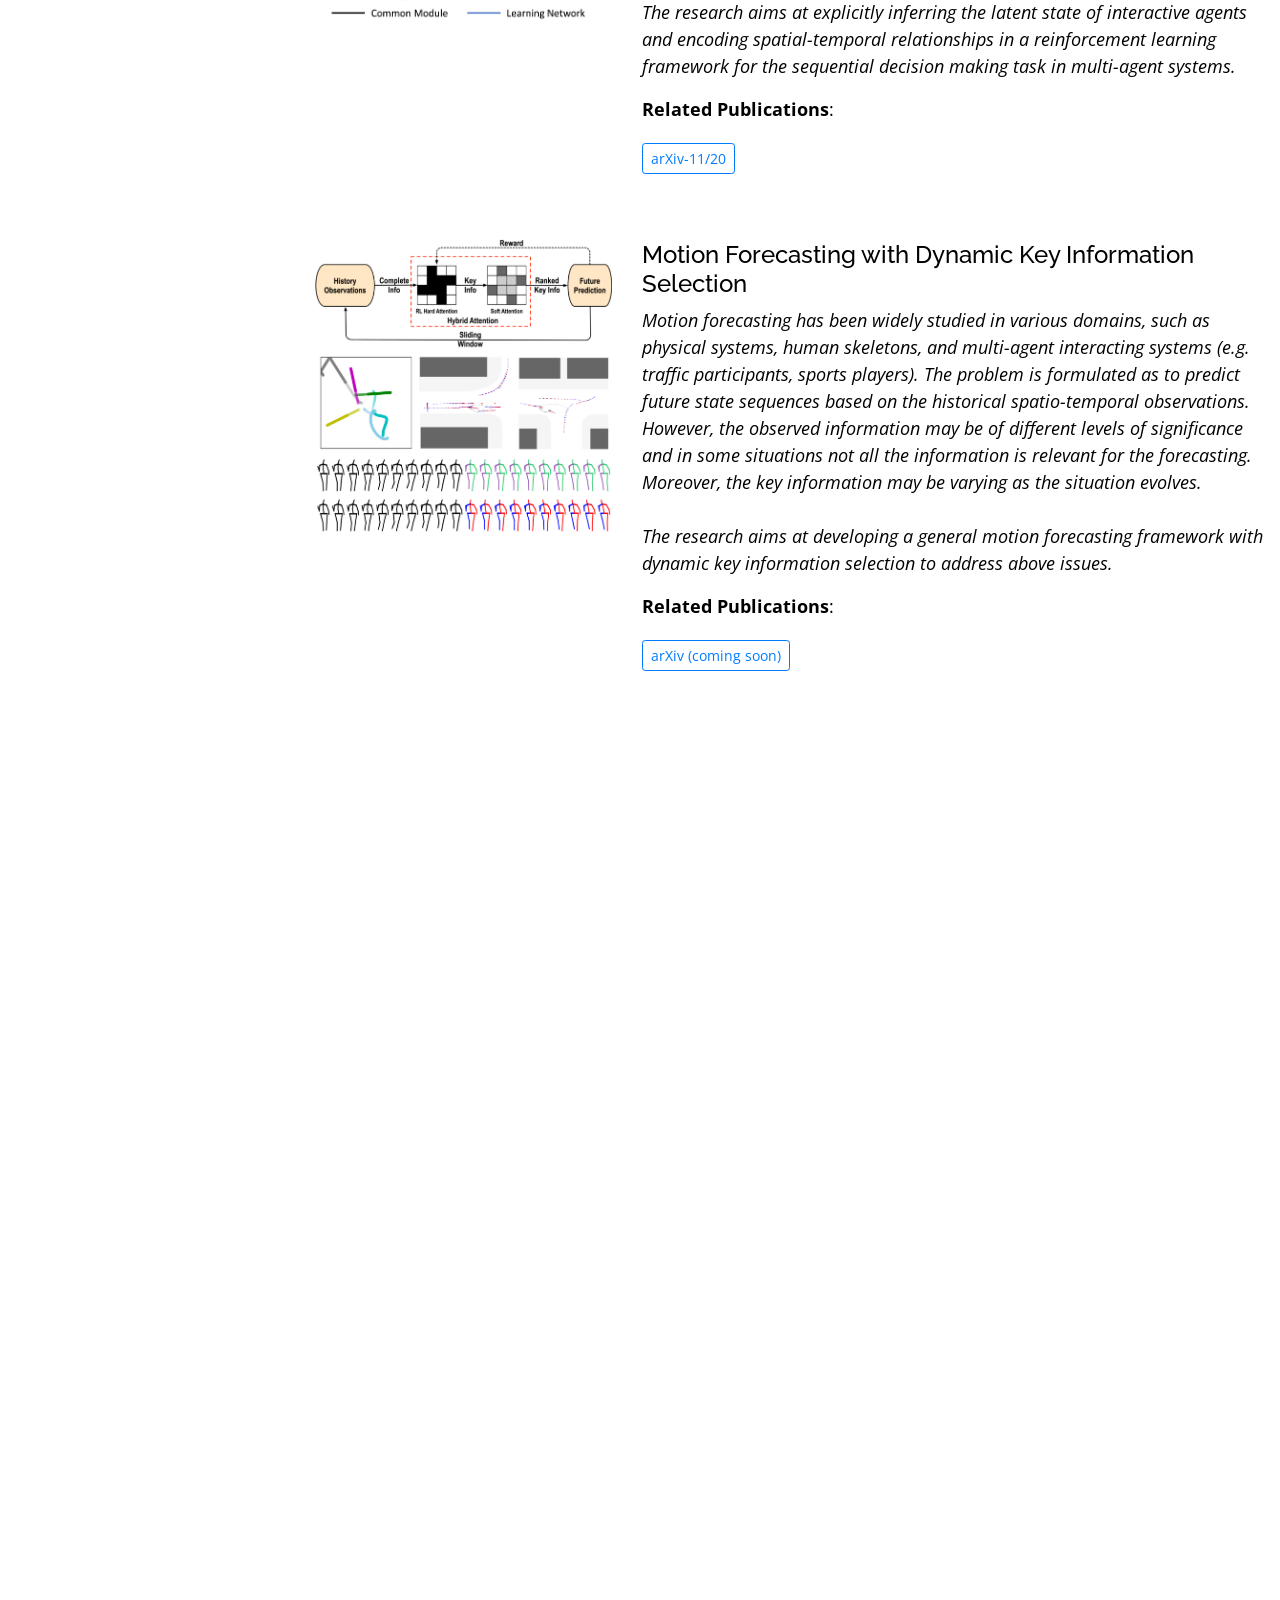
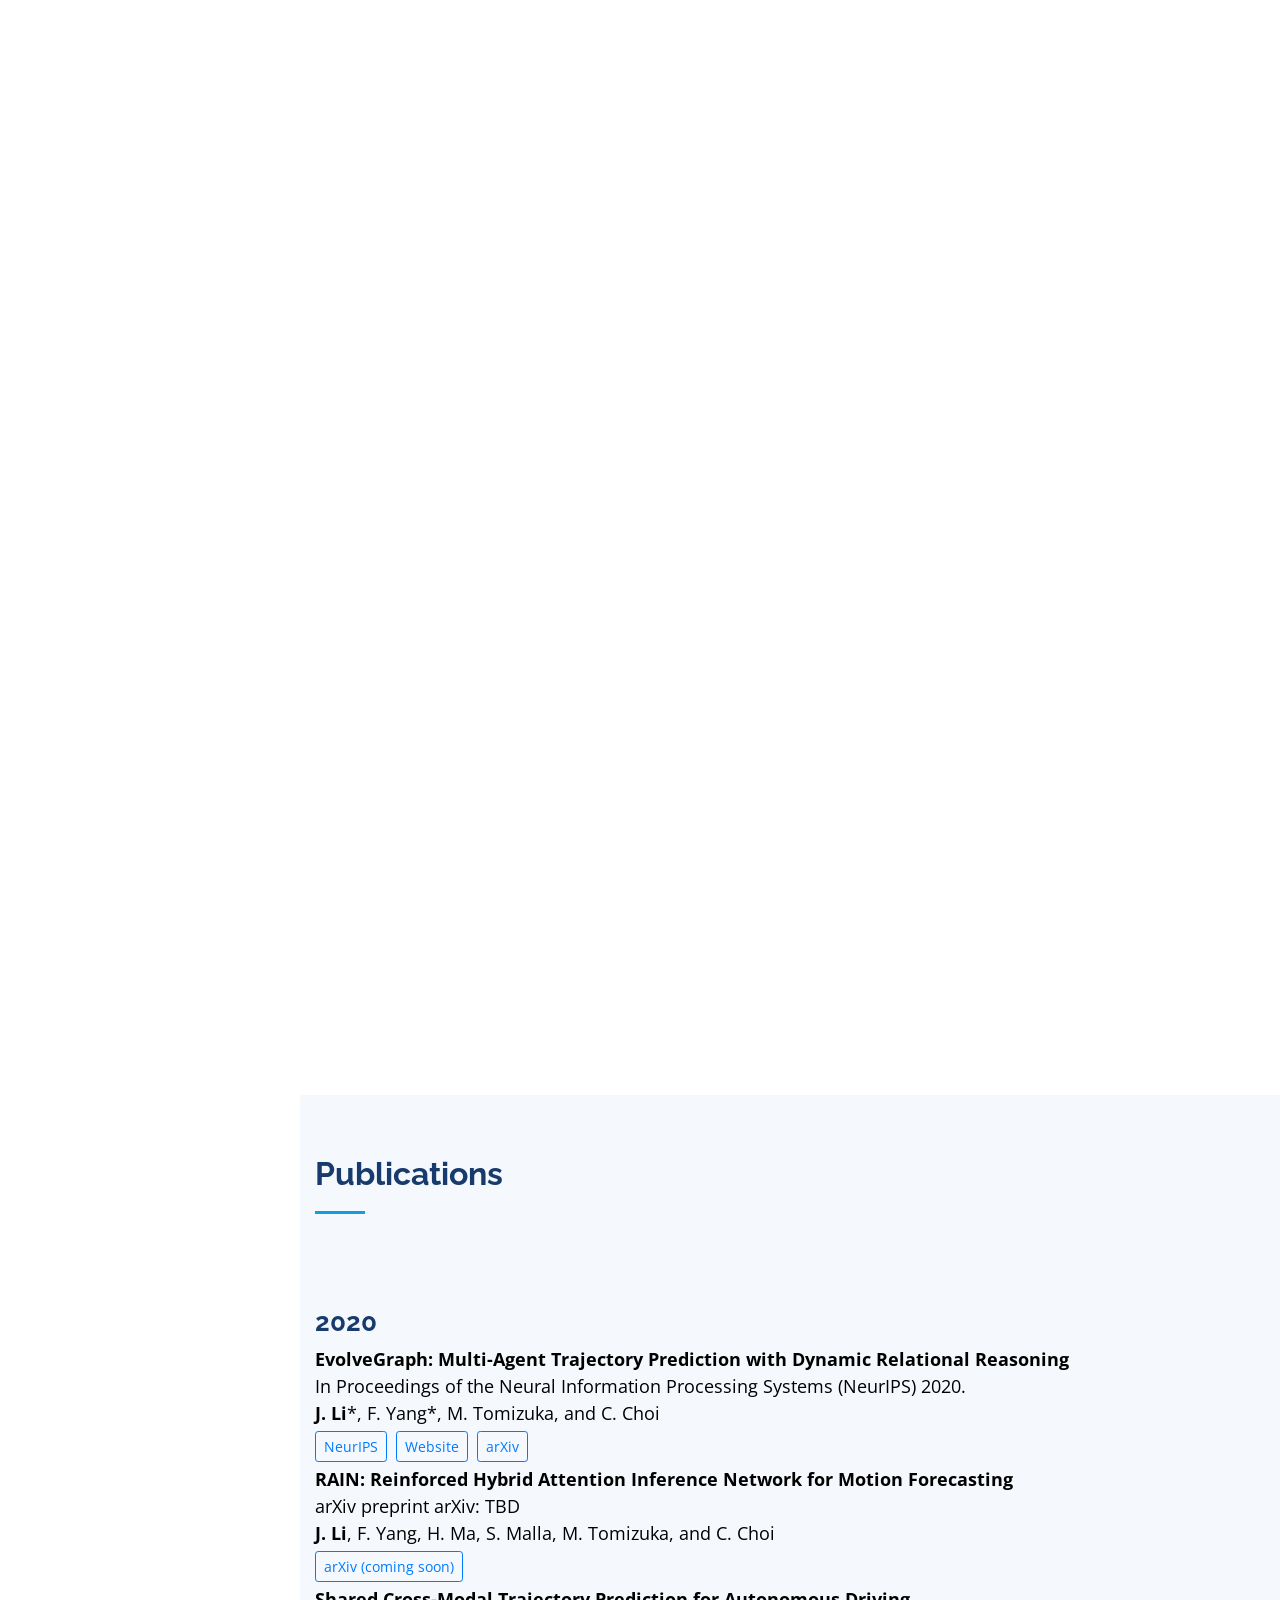
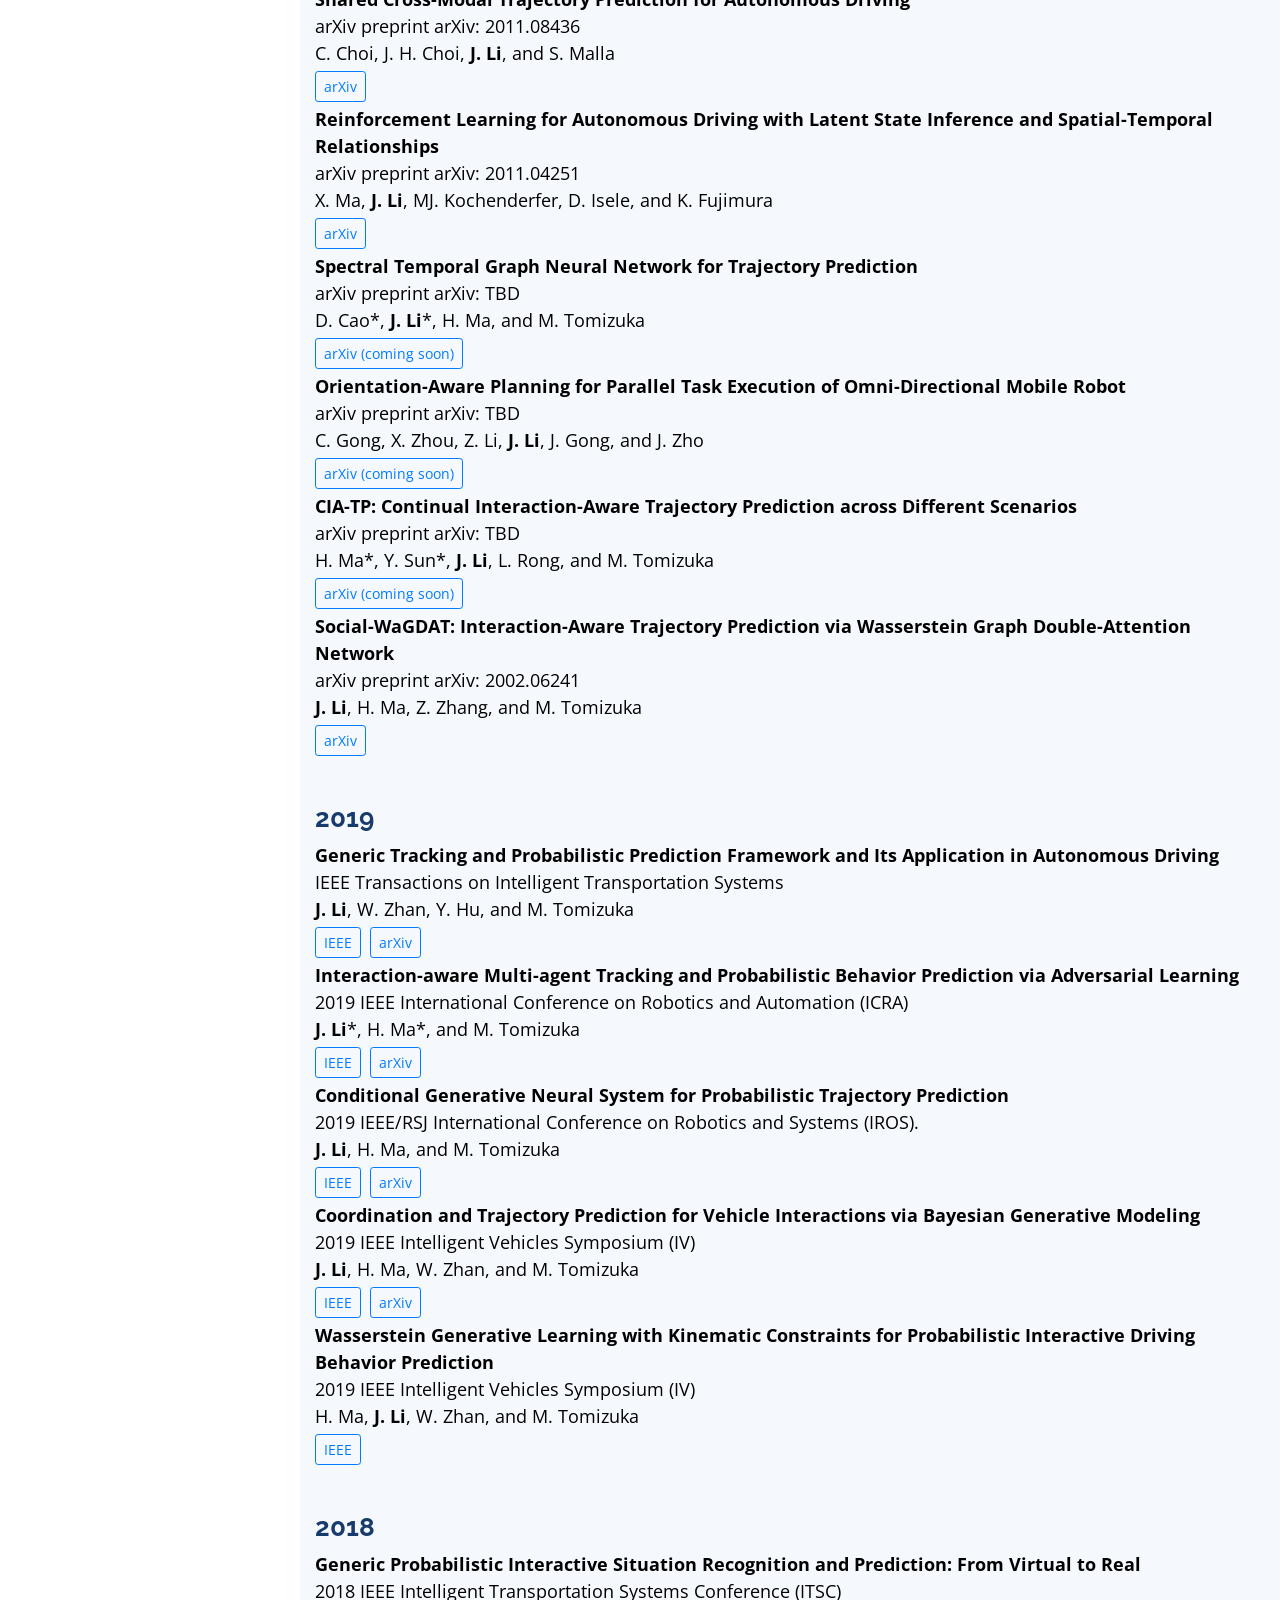
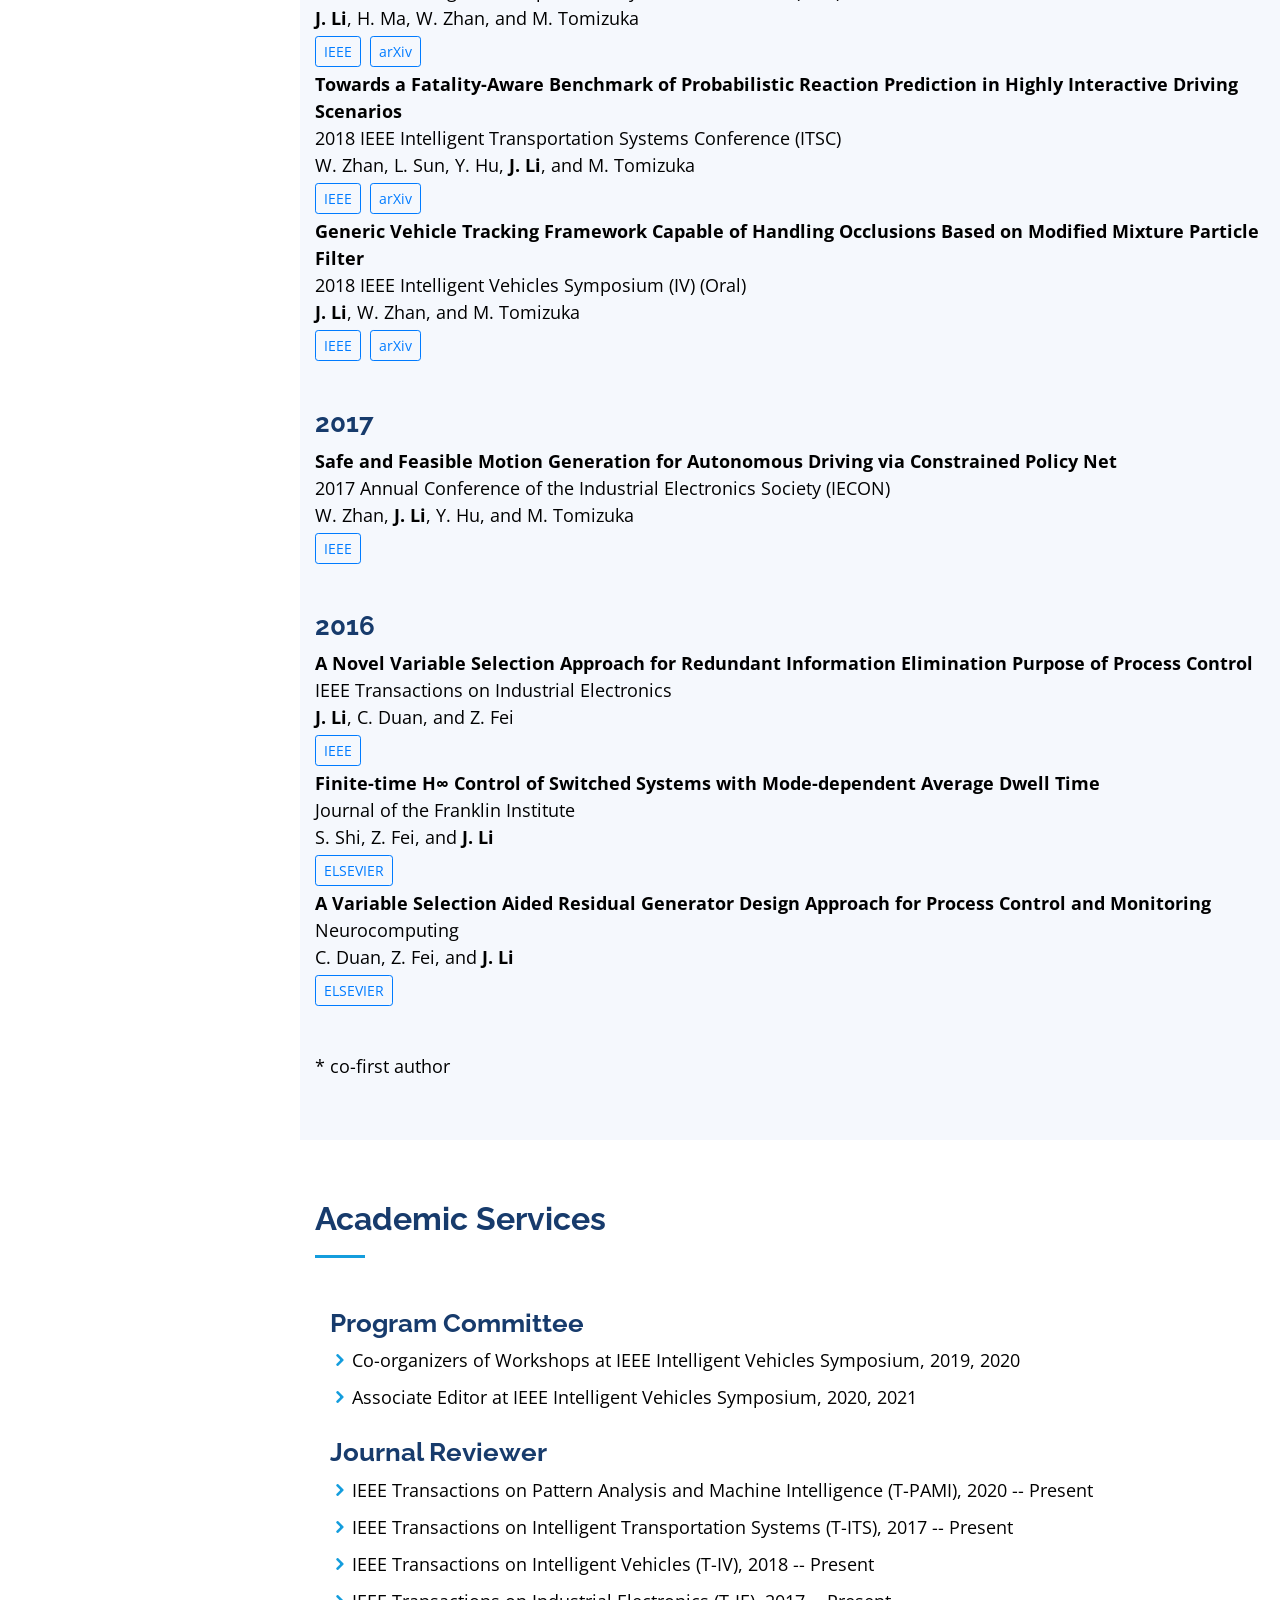
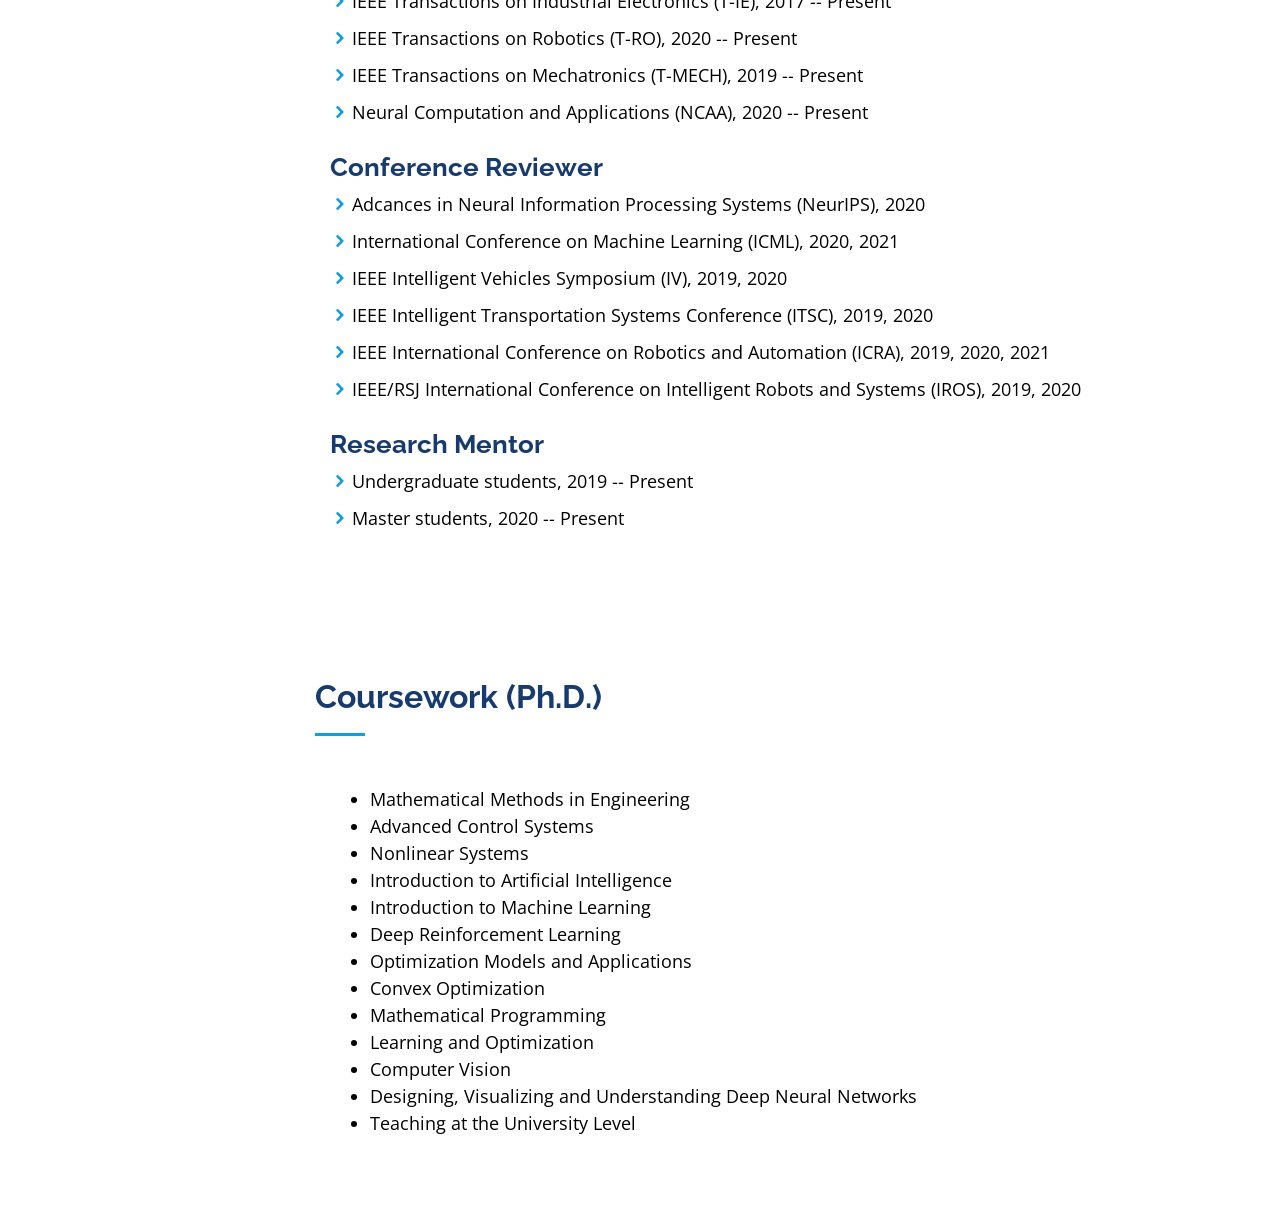
==== commit 673ee0c1: "Add files via upload" ====
--- a/index.html
+++ b/index.html
@@ -1,5 +1,5 @@
 <!DOCTYPE html>
-<html lang="en">  
+<html lang="en">
 
 <head>
   <meta charset="utf-8">
@@ -324,7 +324,7 @@
           <div class="row">
             <div class="col-lg-12">
               <ul>
-                <li><i class="icofont-rounded"></i> <strong>Relational Reasoning with Graph Neural Networks</strong>, 2019--Present.</li>
+                <li><i class="icofont-rounded"></i> <strong>Dynamic Relational Reasoning for Multi-Agent Systems</strong>, 2019--Present.</li>
                 <li><i class="icofont-rounded"></i> <strong>Interaction-Aware Decision Making for Multi-Agent Systems</strong>, 2019--Present.</li>
                 <li><i class="icofont-rounded"></i> <strong>General Motion Forecasting with Dynamic Key Information Selection</strong>, 2020--Present.</li>
                 <!--
@@ -347,7 +347,7 @@
             <img src="assets/img/graph.png" class="img-fluid" alt="">
           </div>
           <div class="col-lg-8 pt-4 pt-lg-1 content" data-aos="fade-left">
-            <h4>Relational Reasoning with Graph Neural Networks</h4>
+            <h4>Dynamic Relational Reasoning for Multi-Agent Systems</h4>
             <p class="font-italic">
               <font size="4pt" color="black">Multi-agent interacting systems are prevalent in the world, from pure physical systems to complicated social dynamic systems. A key challenge in developing artificial intelligence systems with the flexibility and efficiency of human cognition is giving them a similar ability - to reason about entities and their relations from data. 
               <br><br>
@@ -850,7 +850,7 @@
       <div class="container">
 
         <div class="section-title">
-          <h2>Coursework (Ph. D.)</h2>
+          <h2>Coursework (Ph.D.)</h2>
         </div>
         <div class="col-lg-12 pt-4 pt-lg-0 content" data-aos="fade-up">
           <ul>
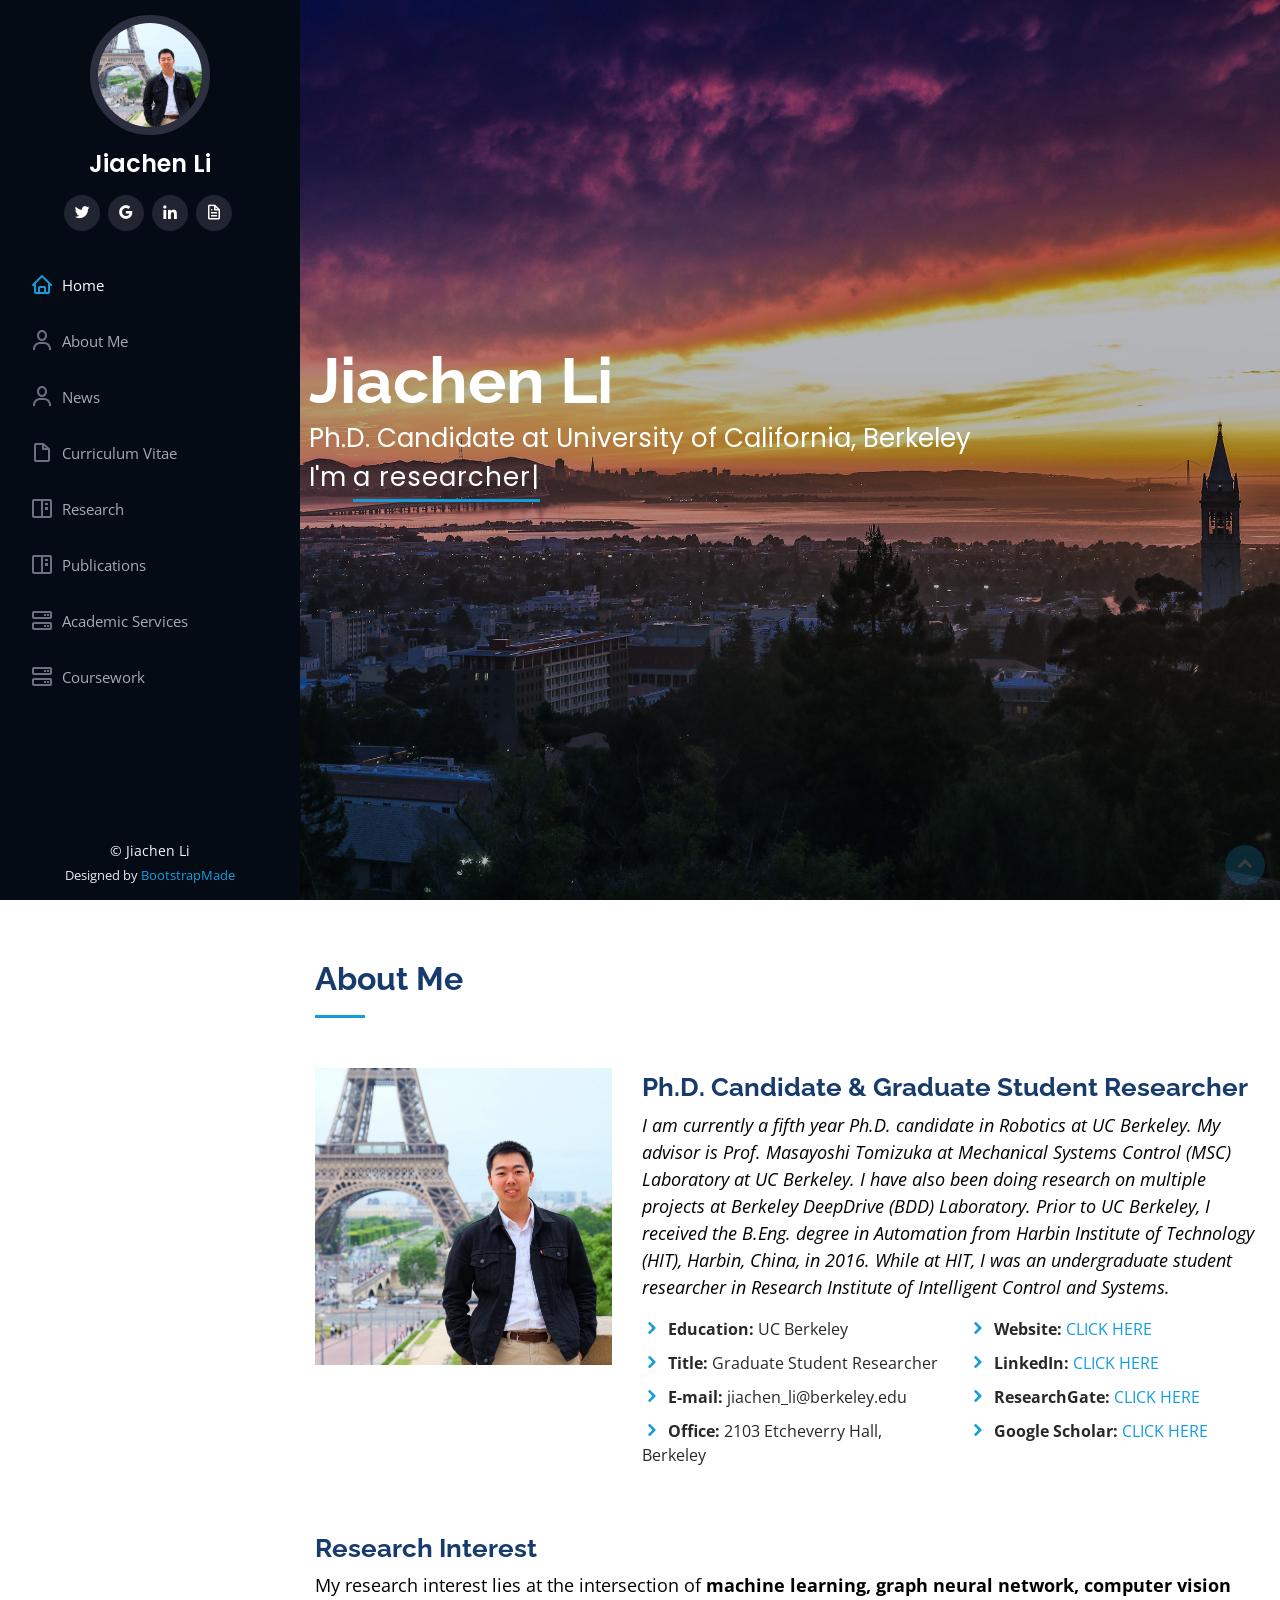
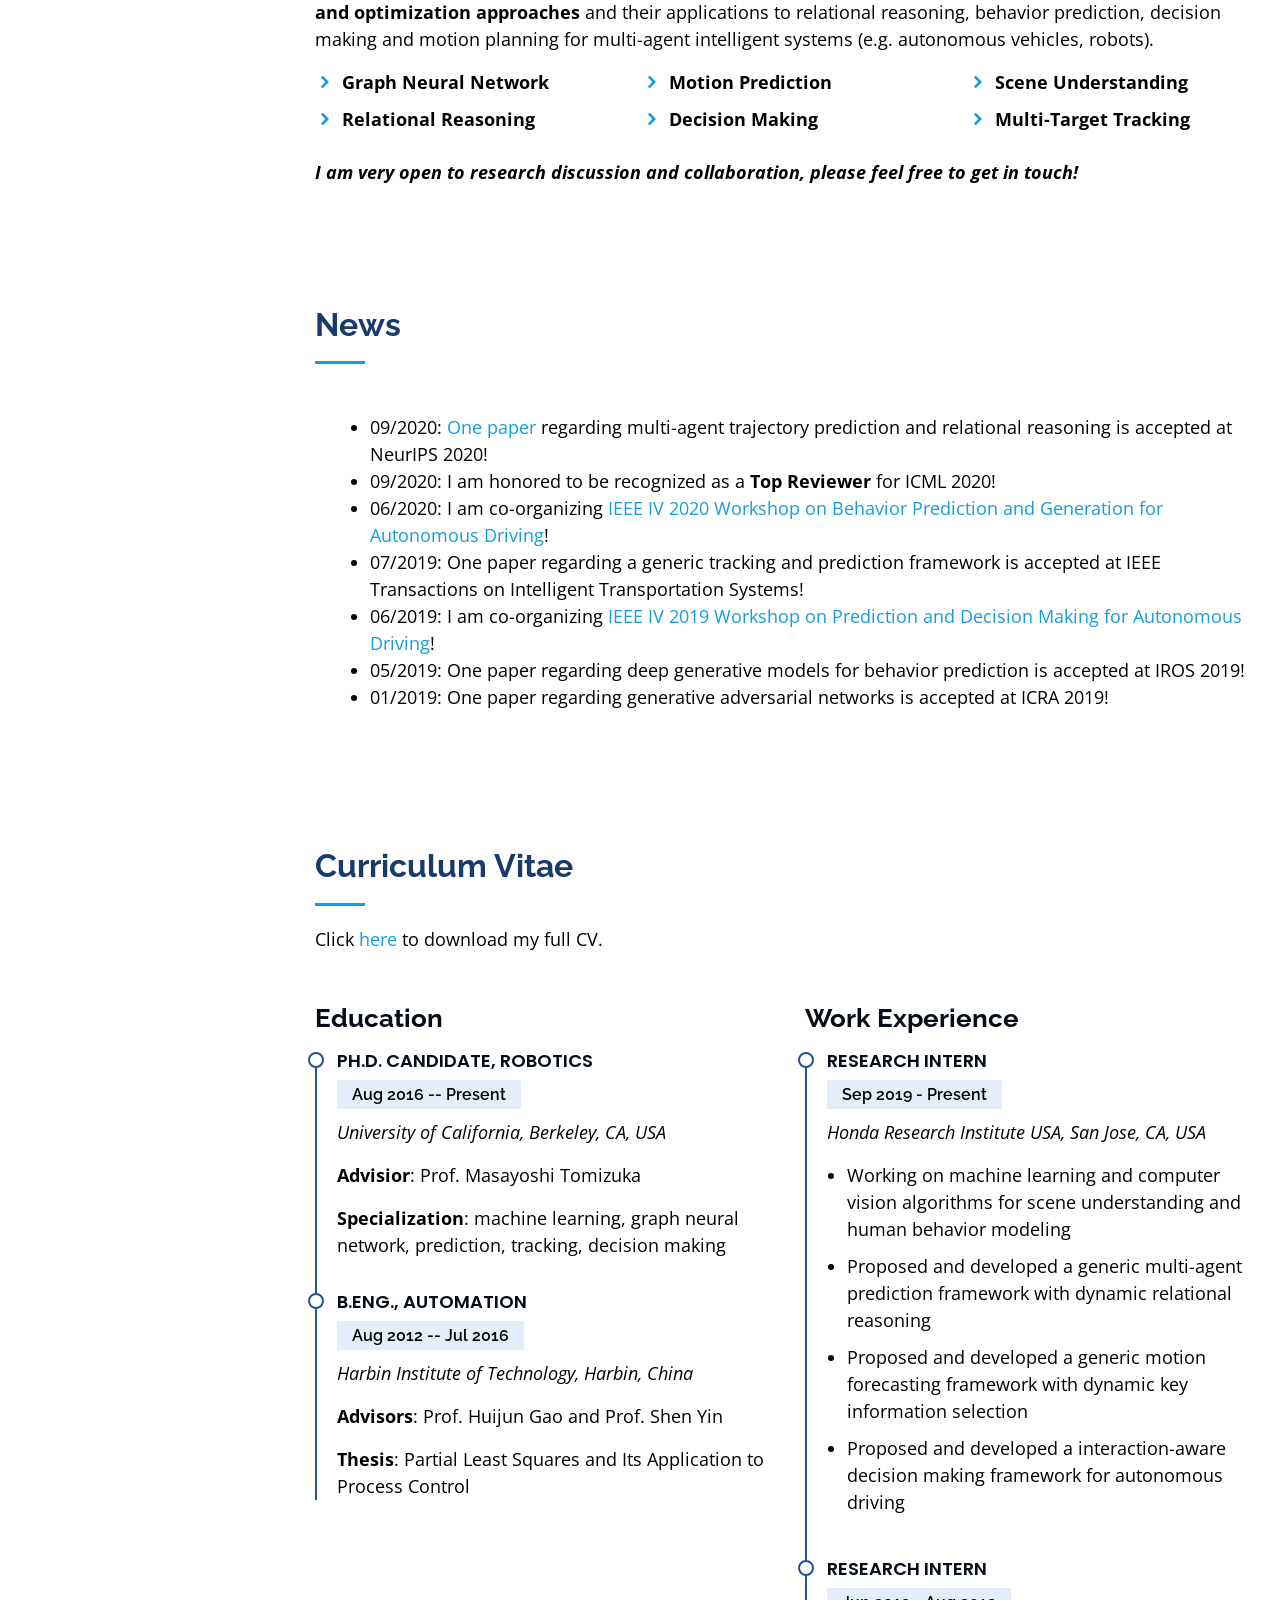
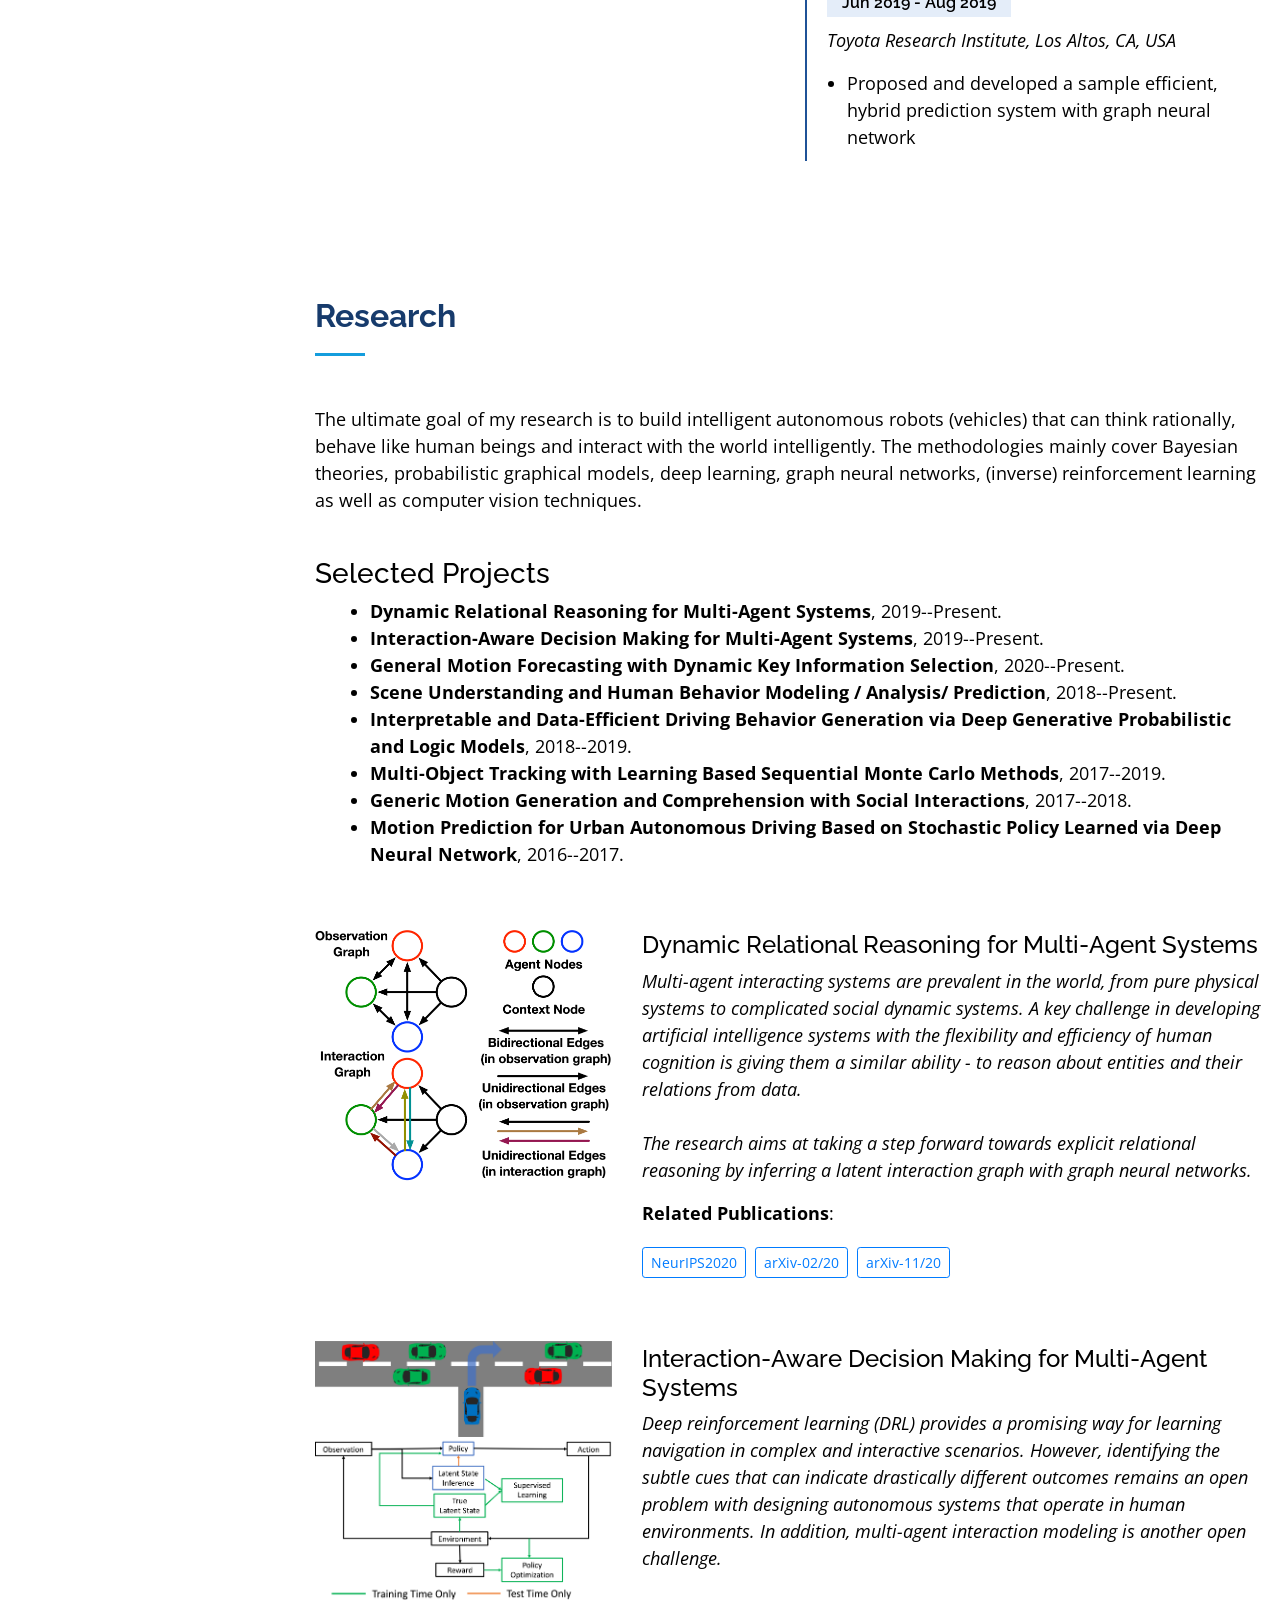
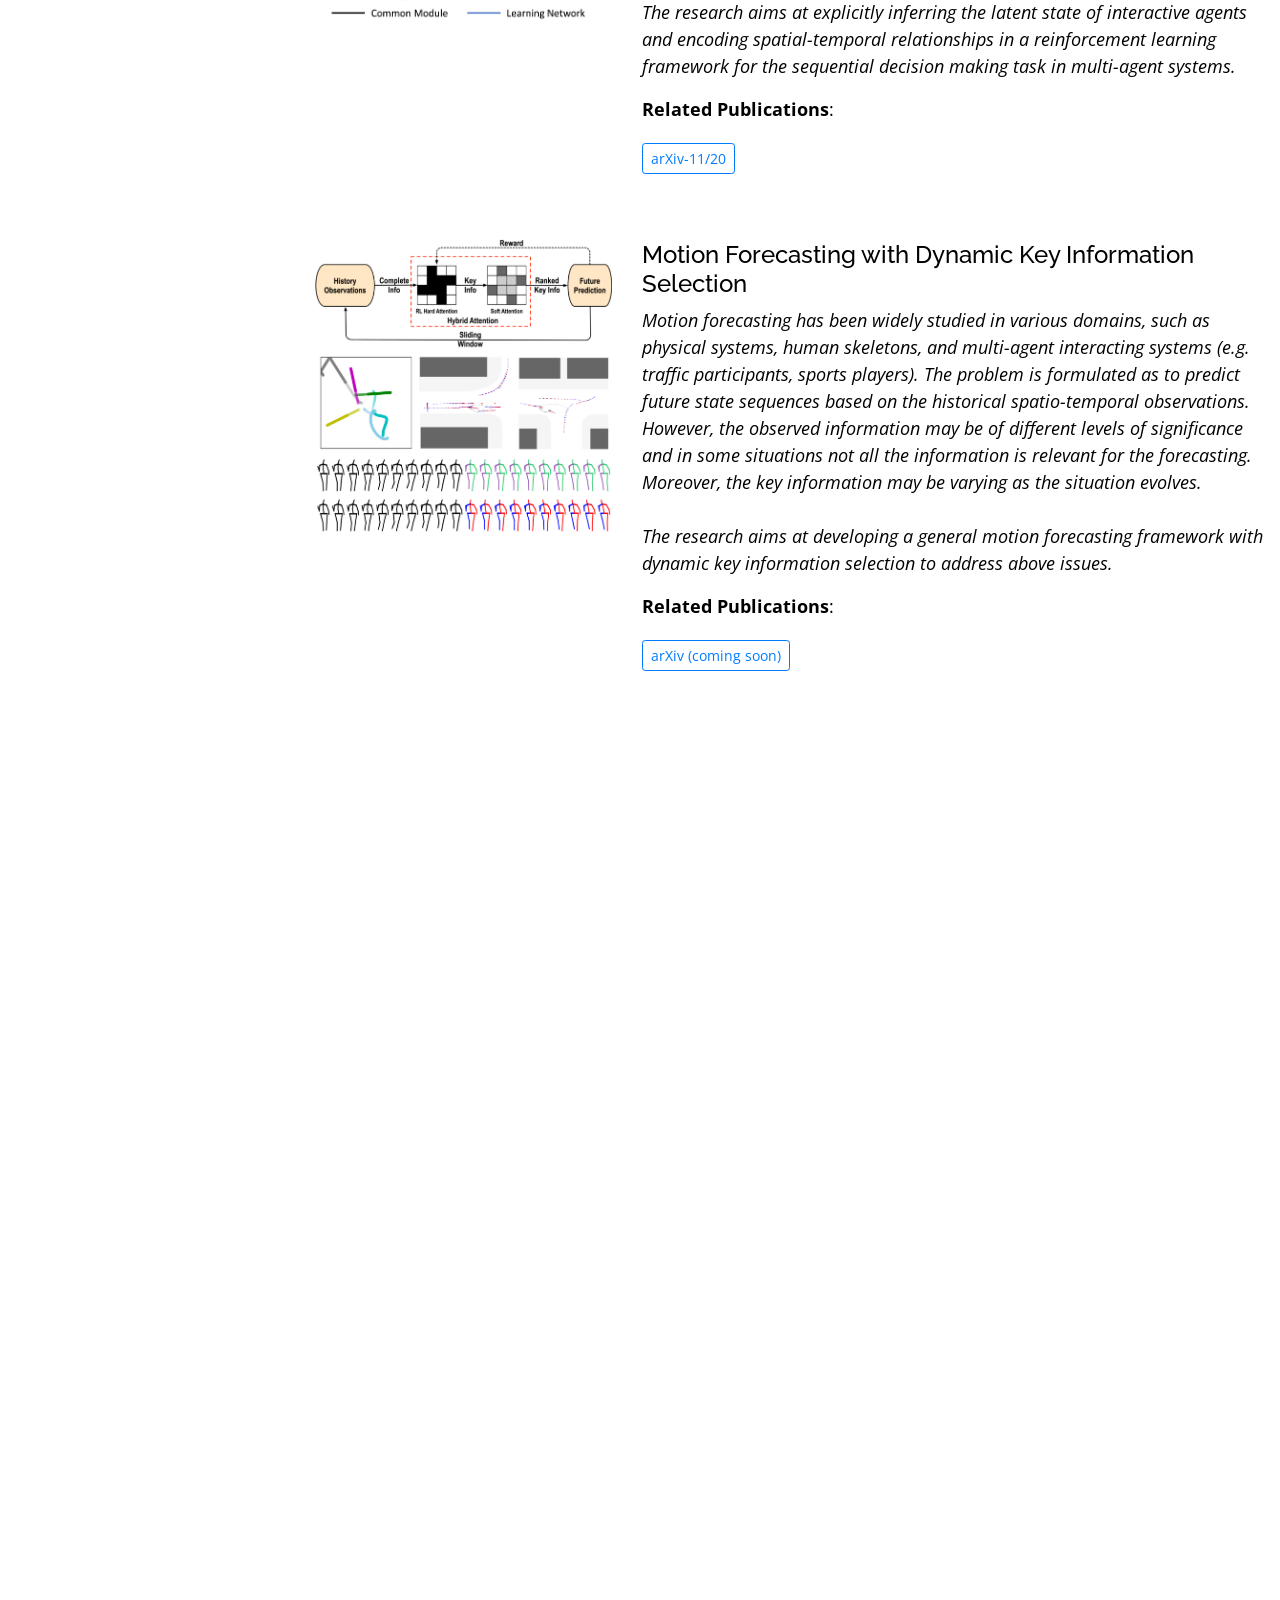
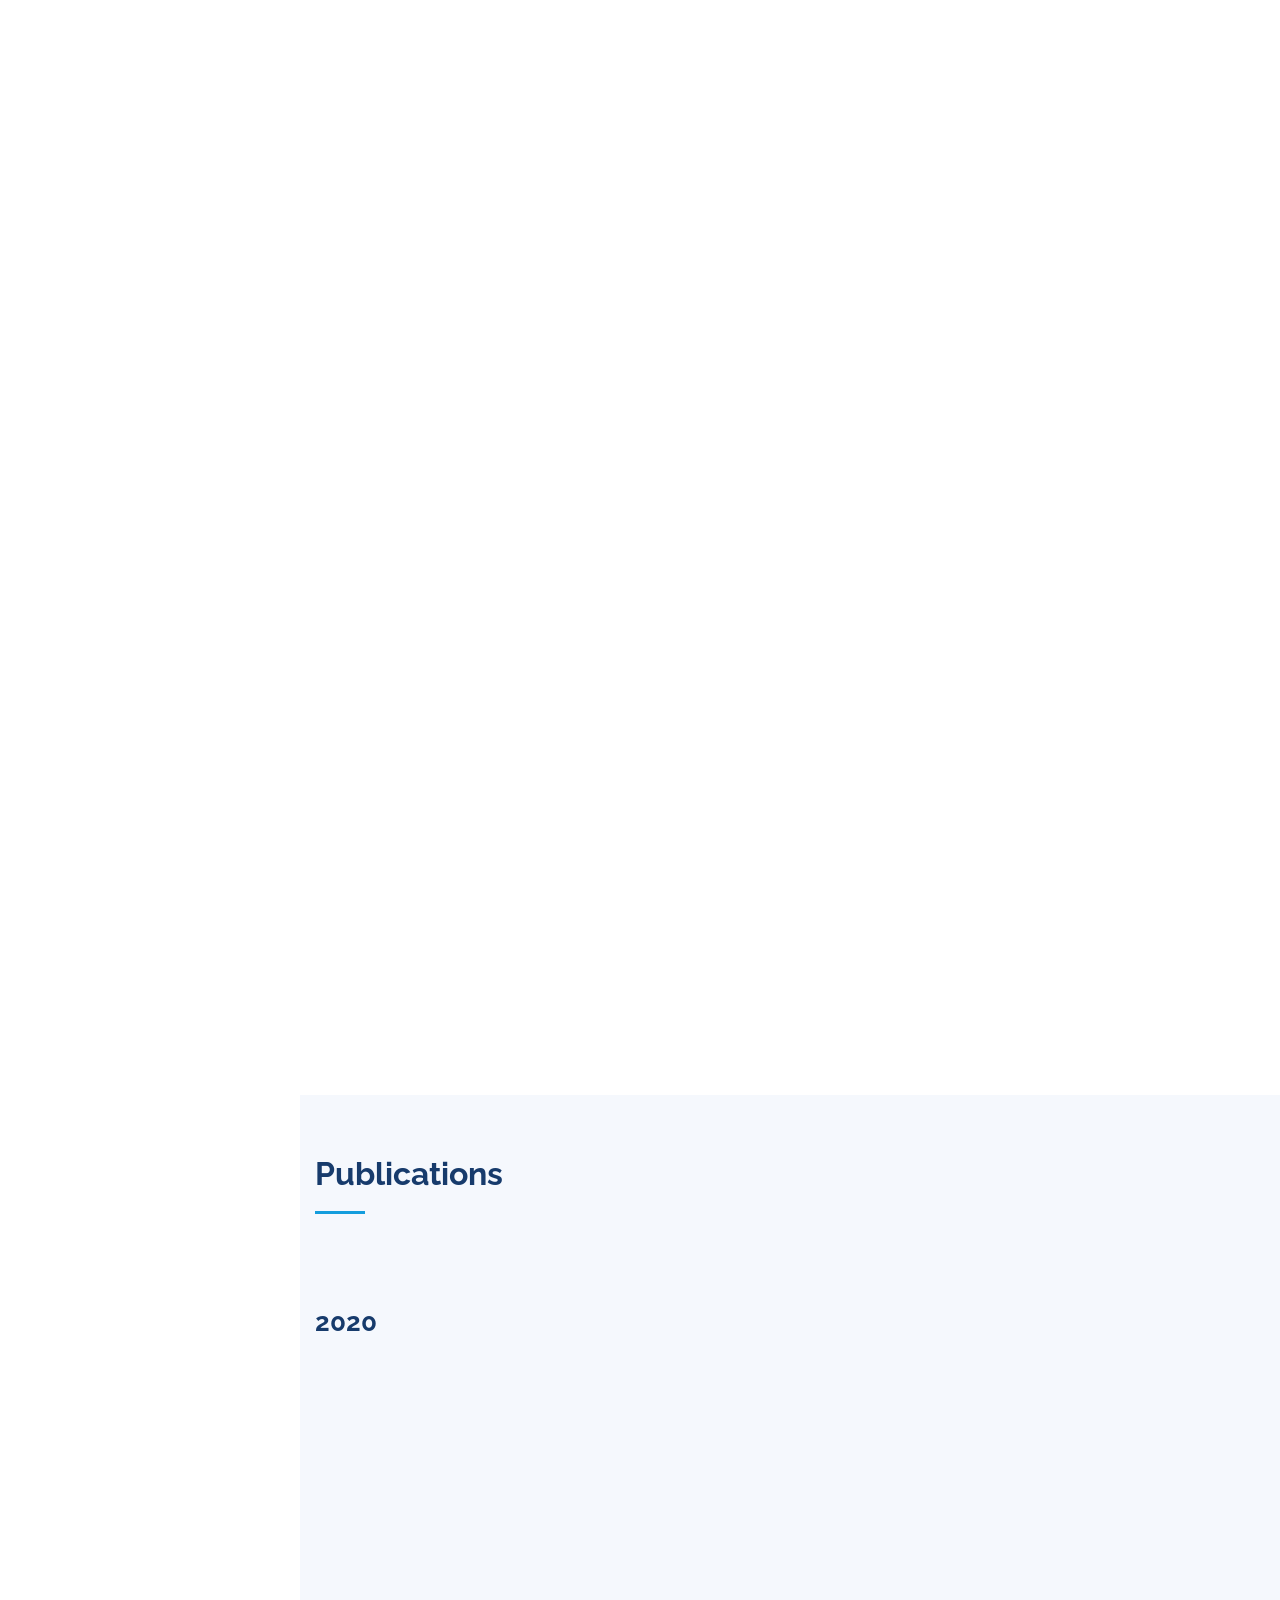
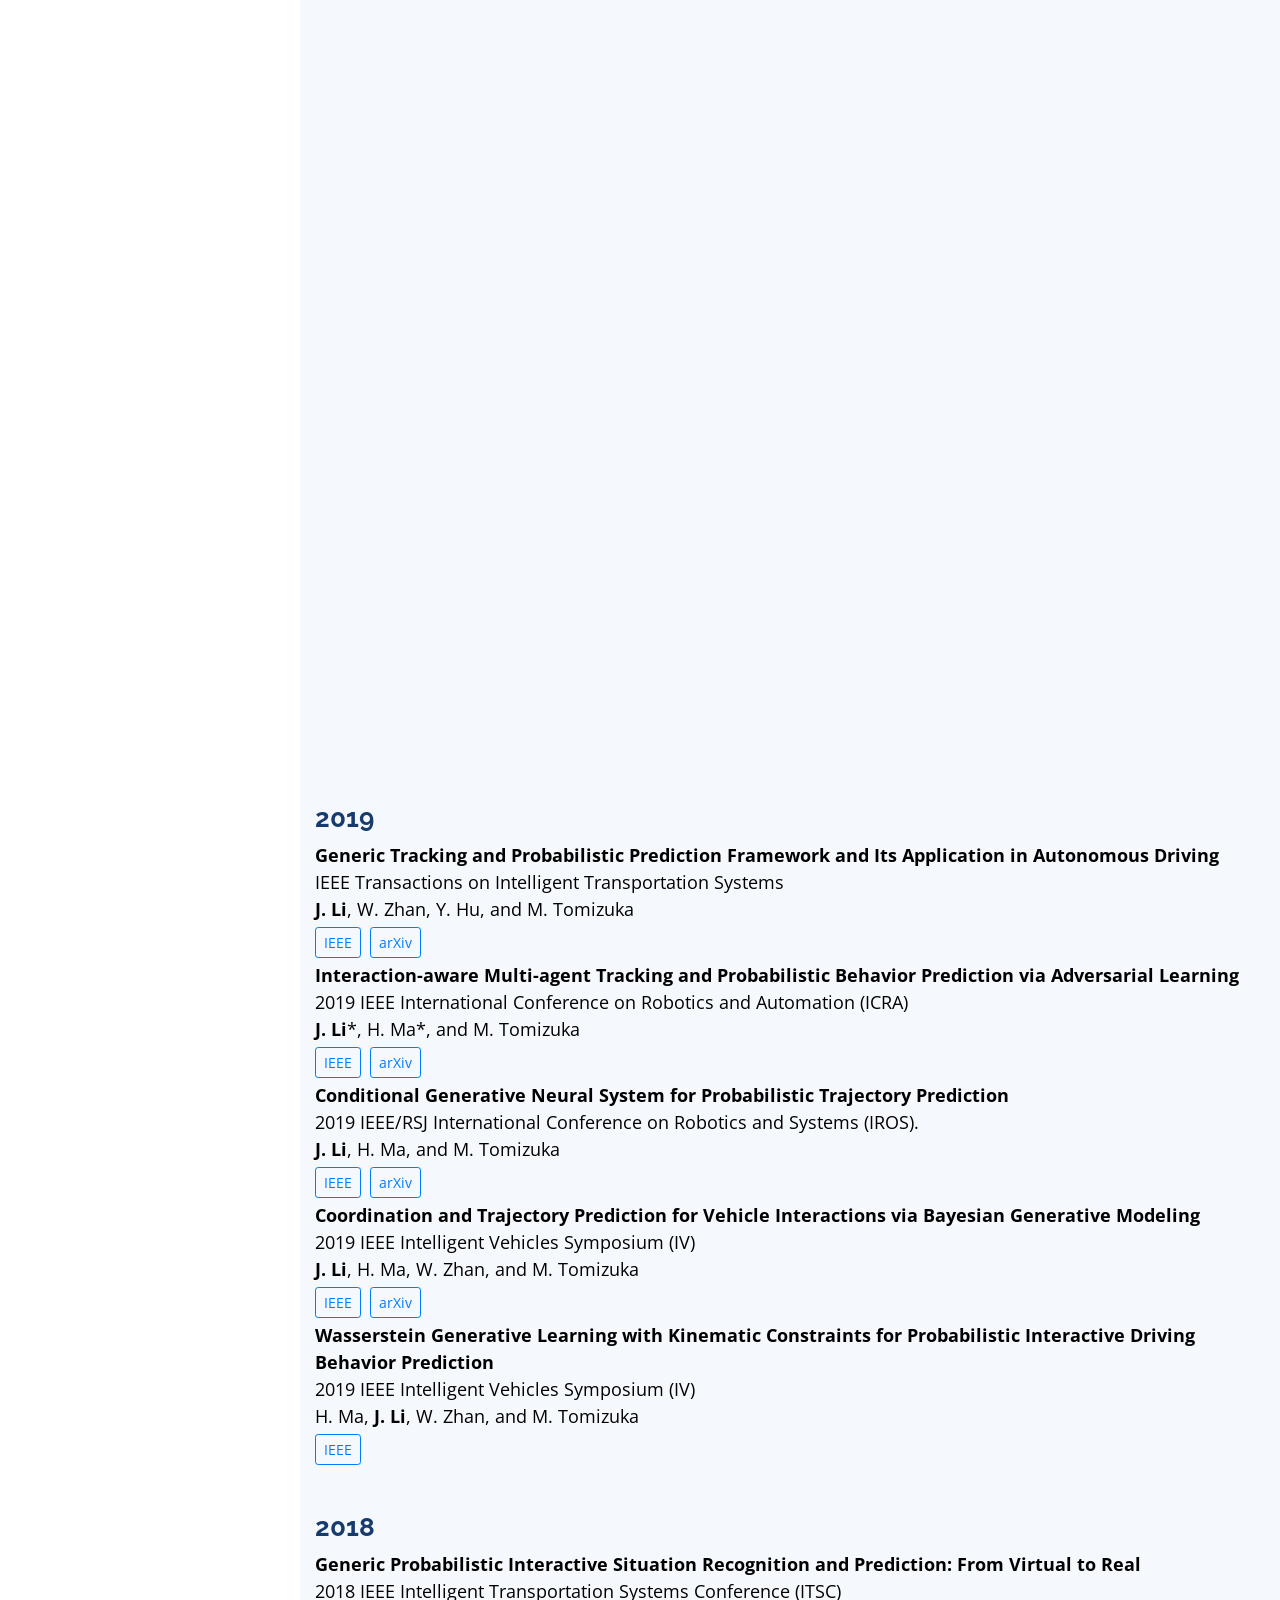
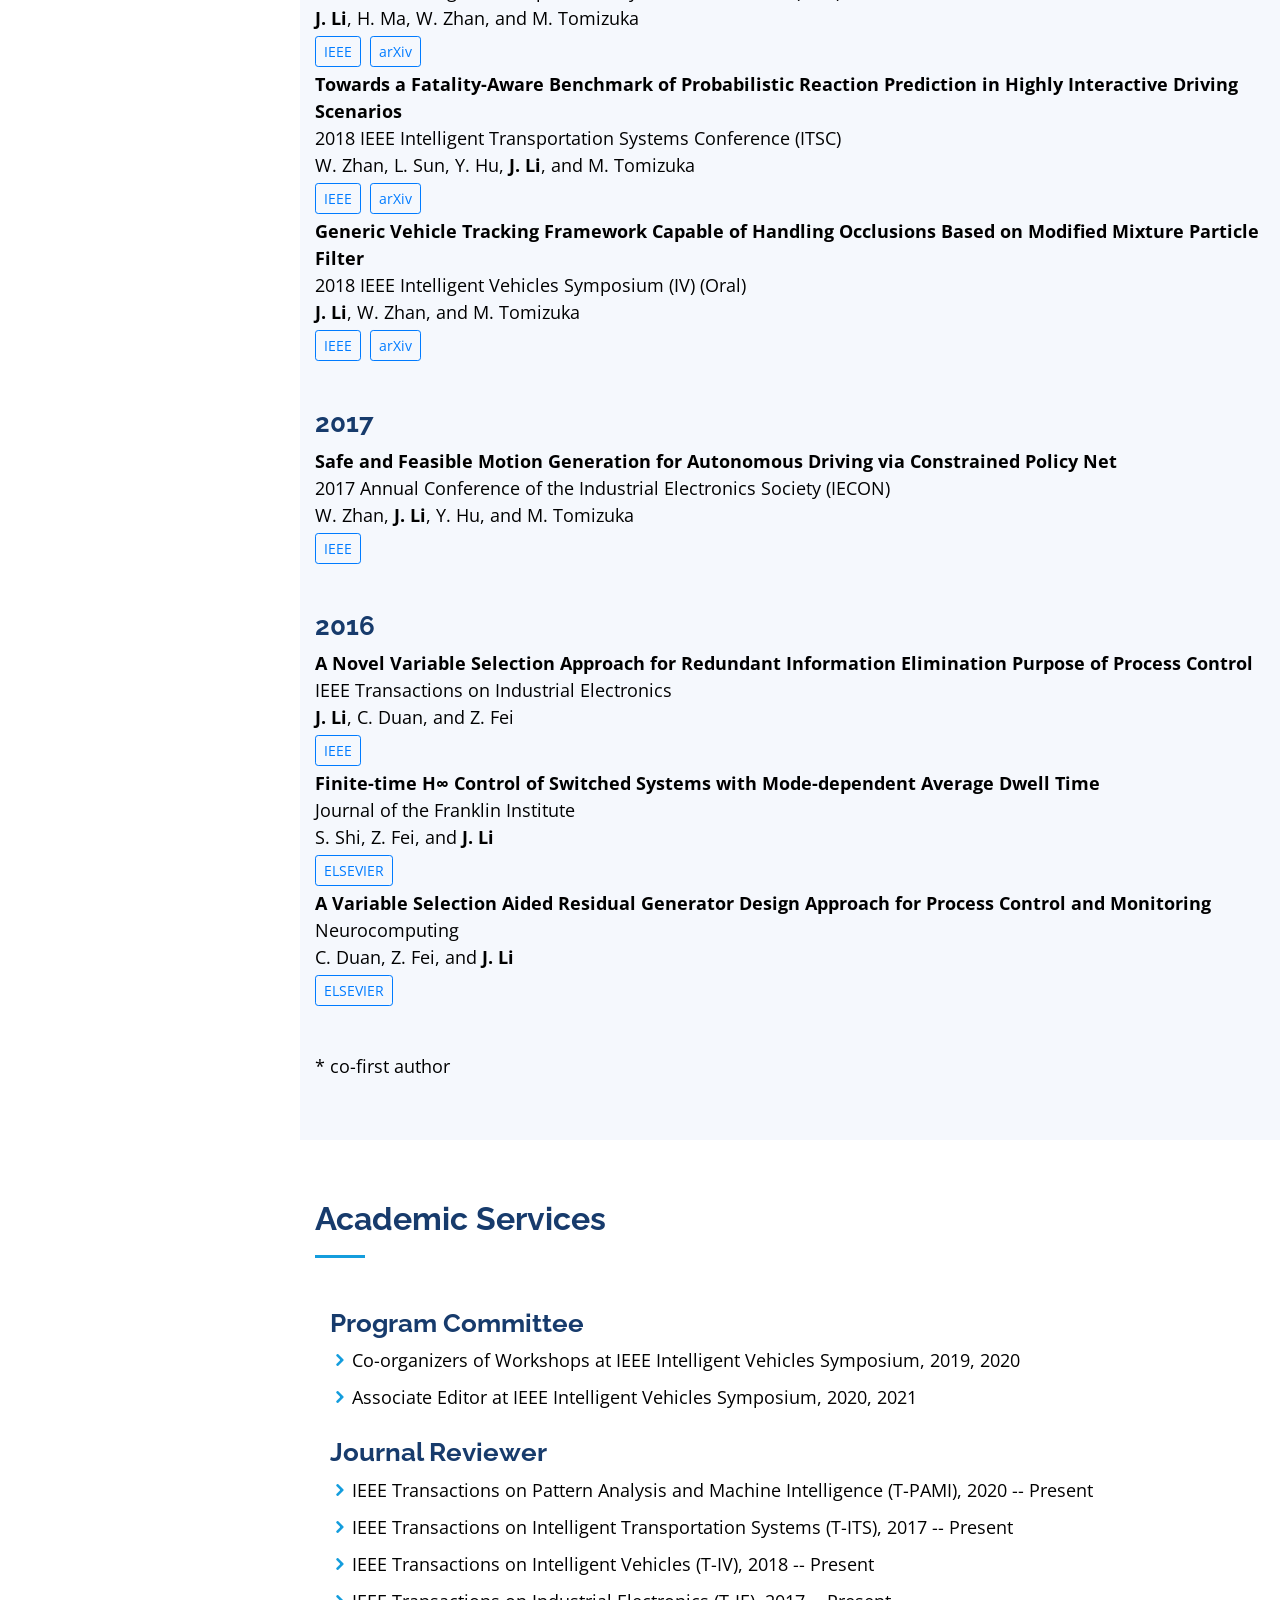
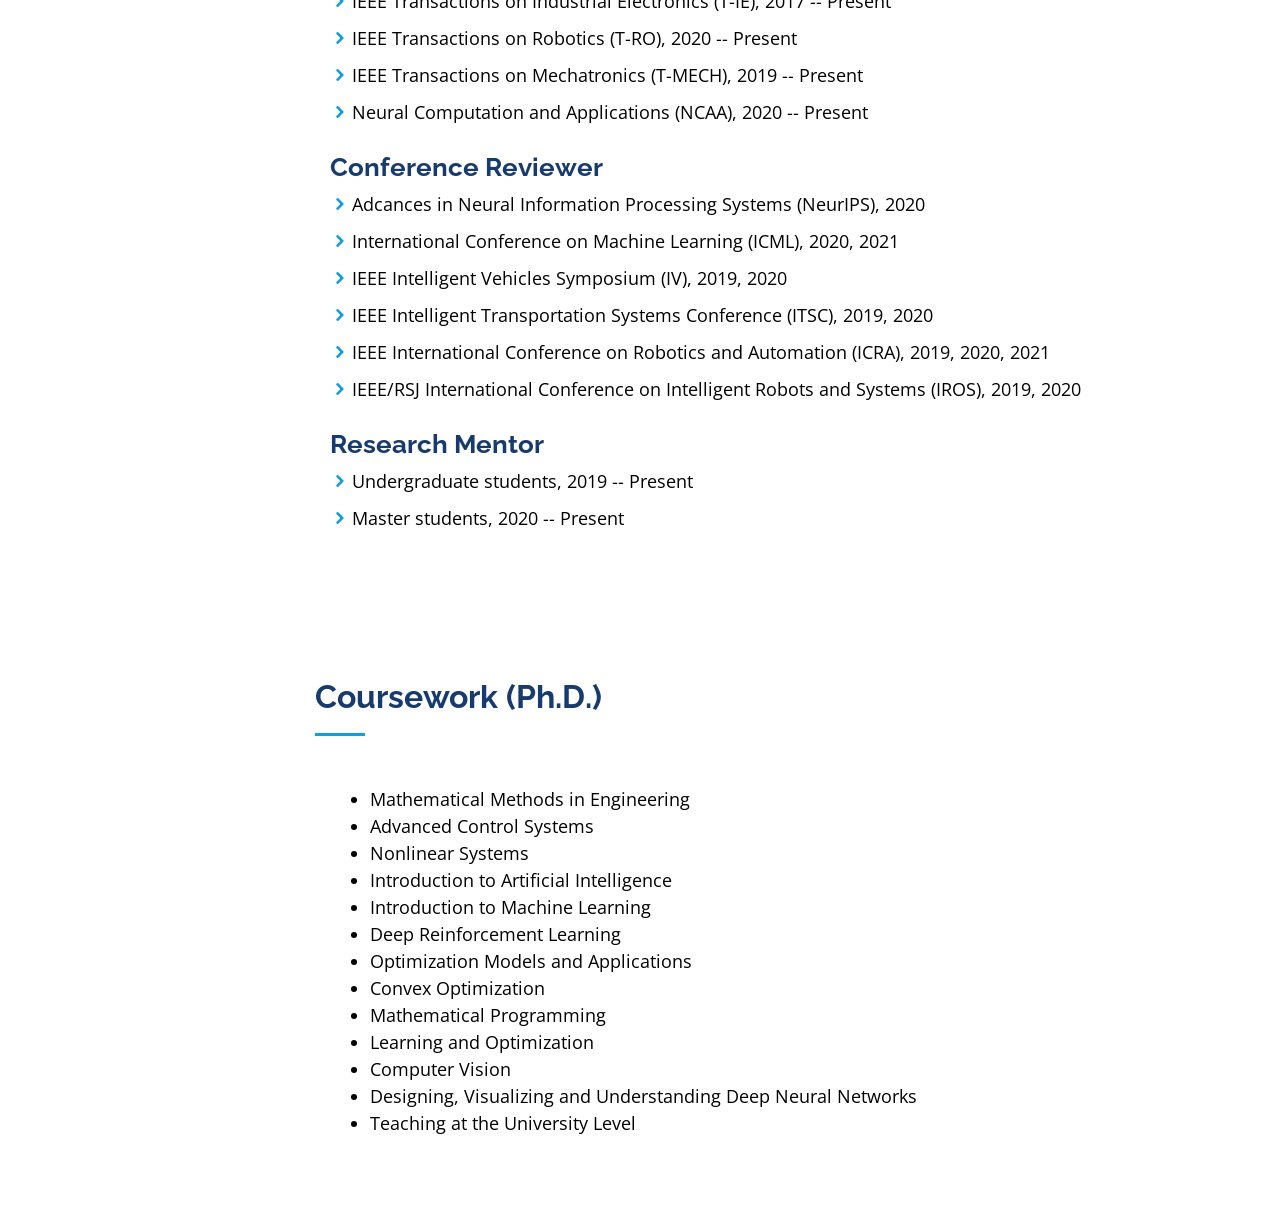
==== commit 31989643: "Update index.html" ====
--- a/index.html
+++ b/index.html
@@ -1,5 +1,5 @@
 <!DOCTYPE html>
-<html lang="en">
+<html lang="en">  
 
 <head>
   <meta charset="utf-8">
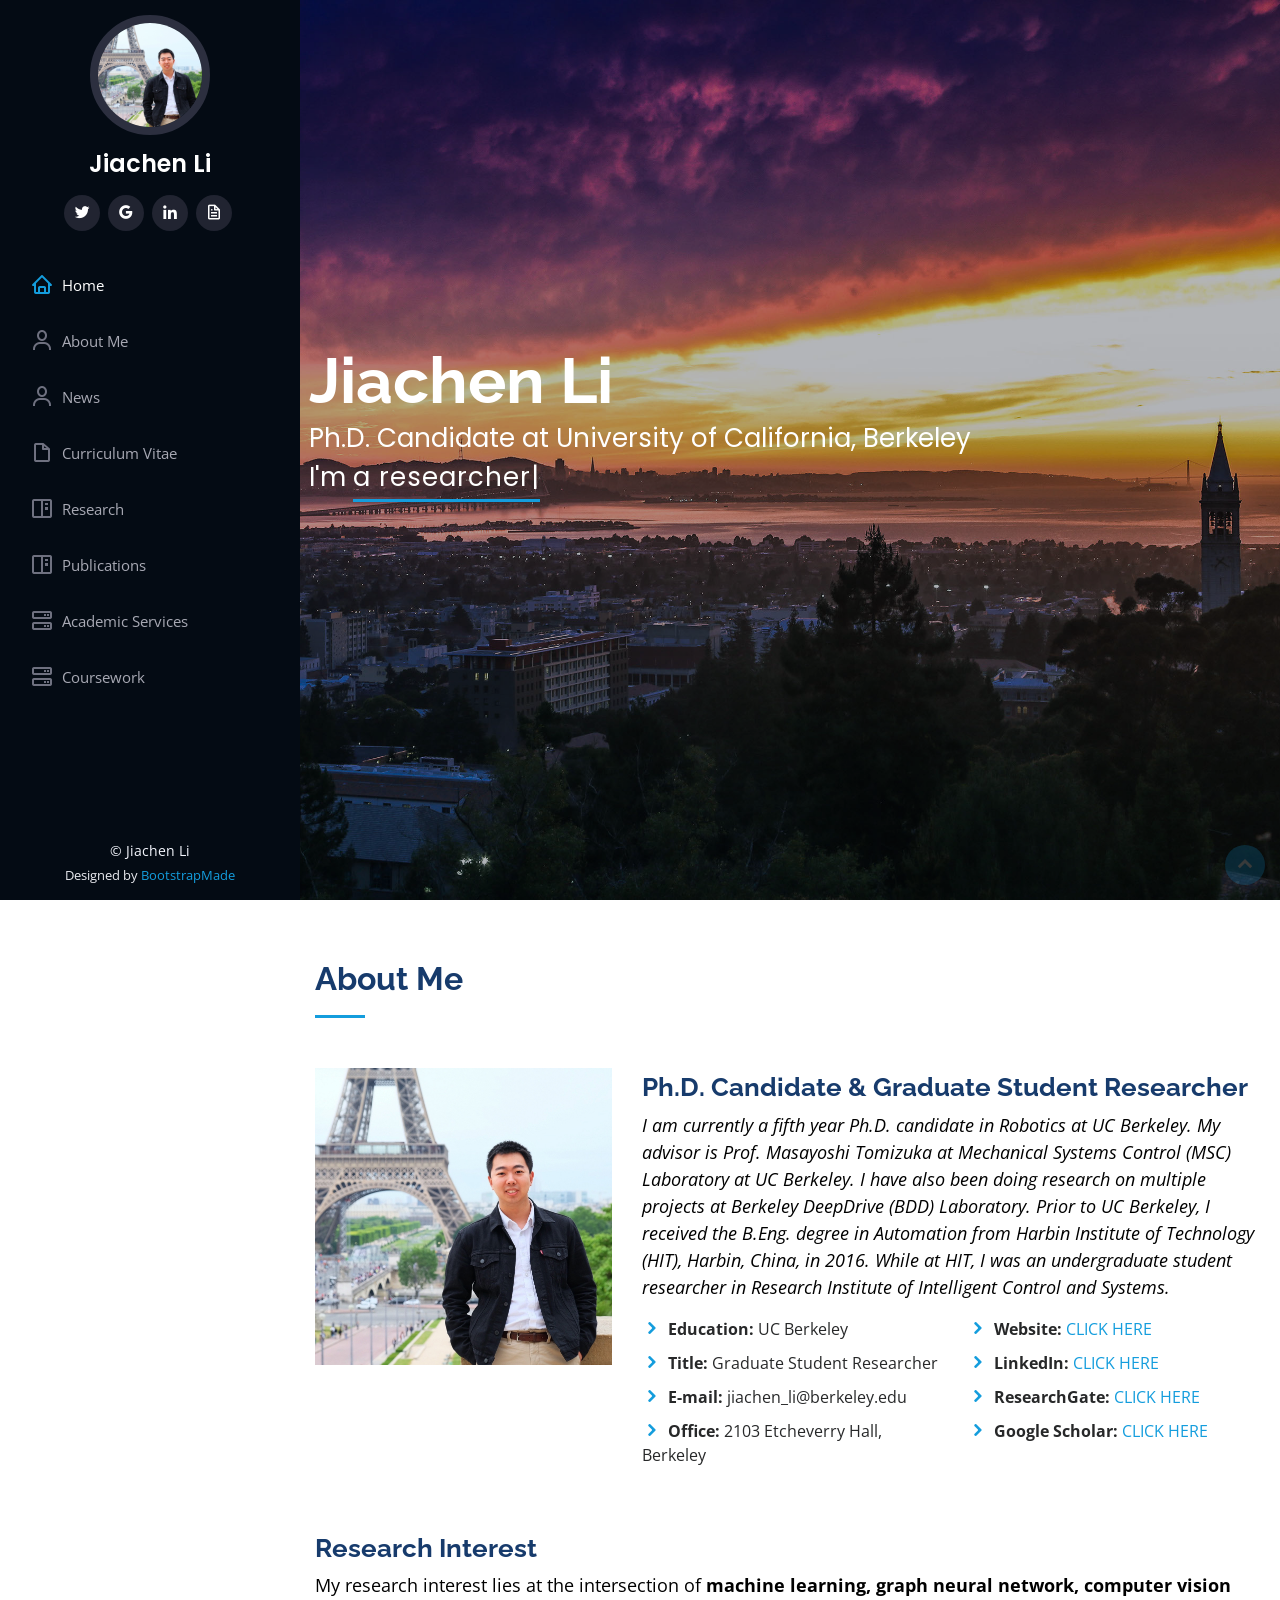
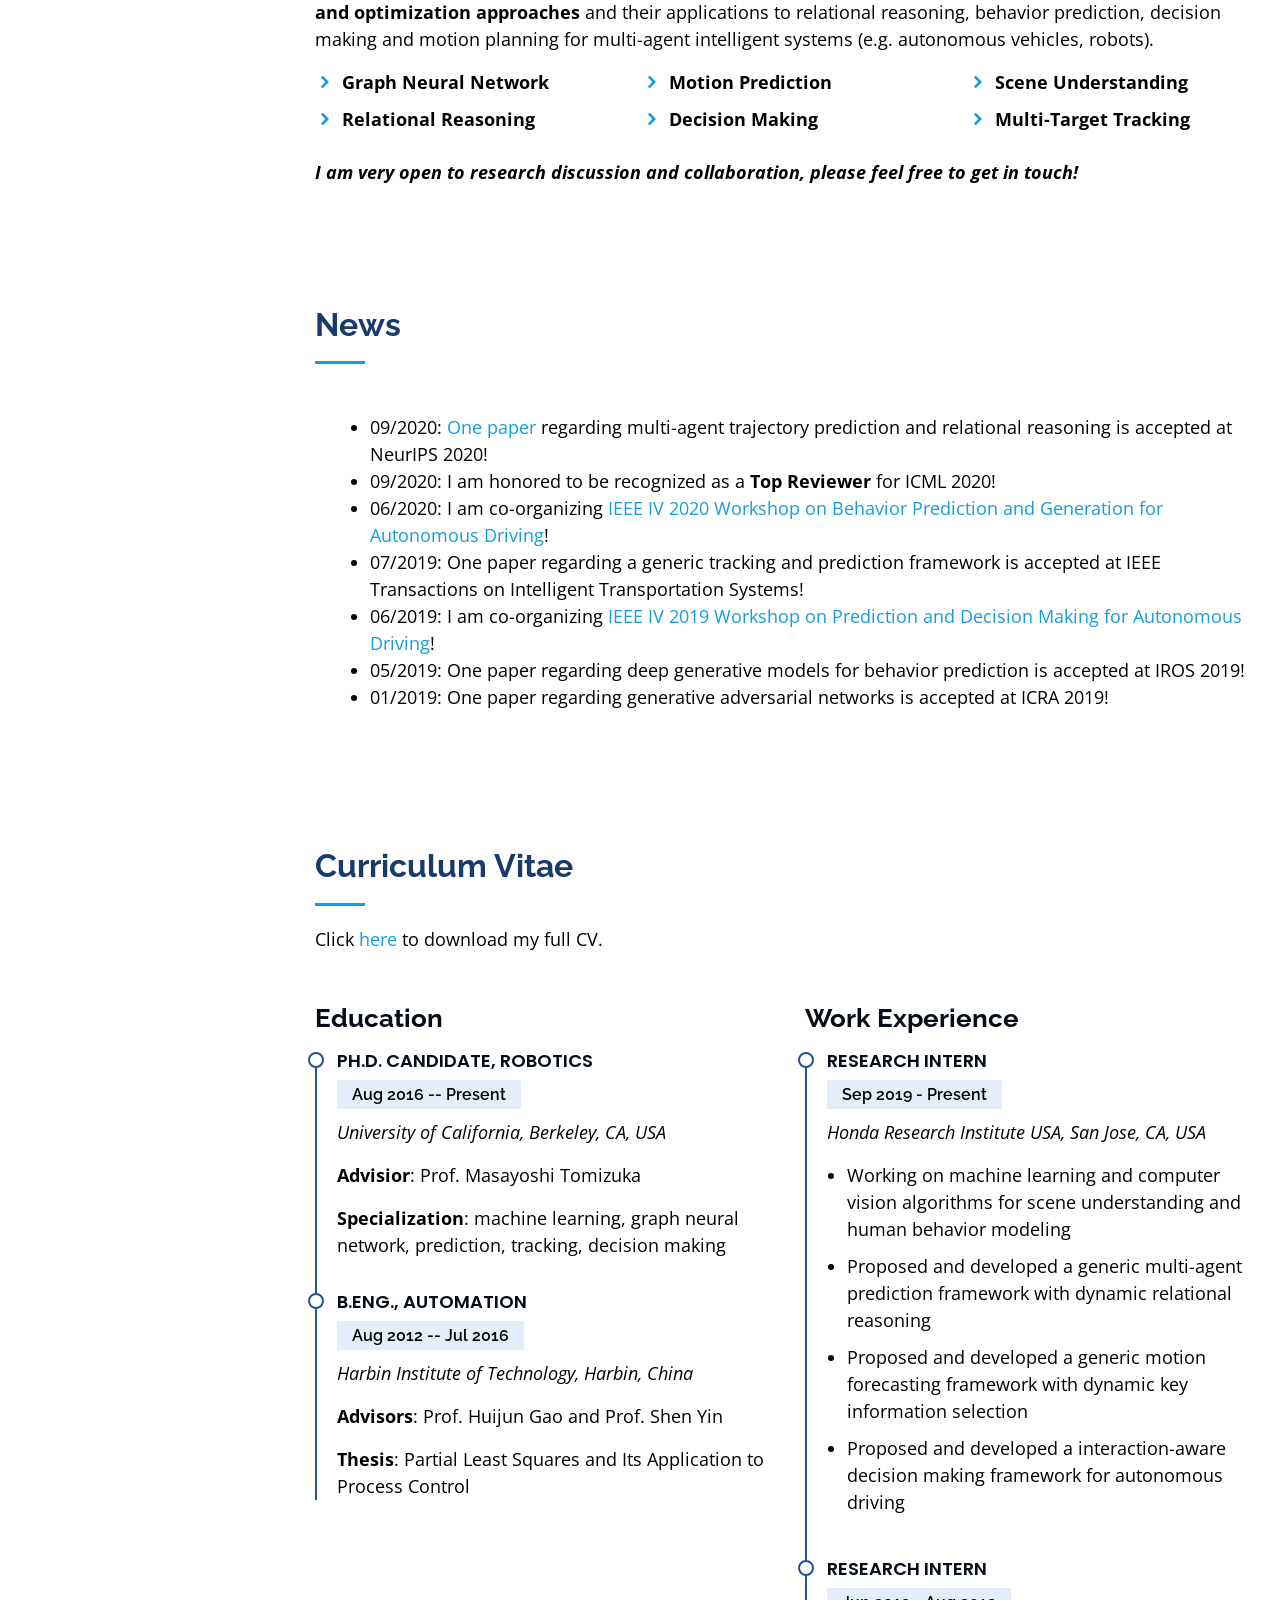
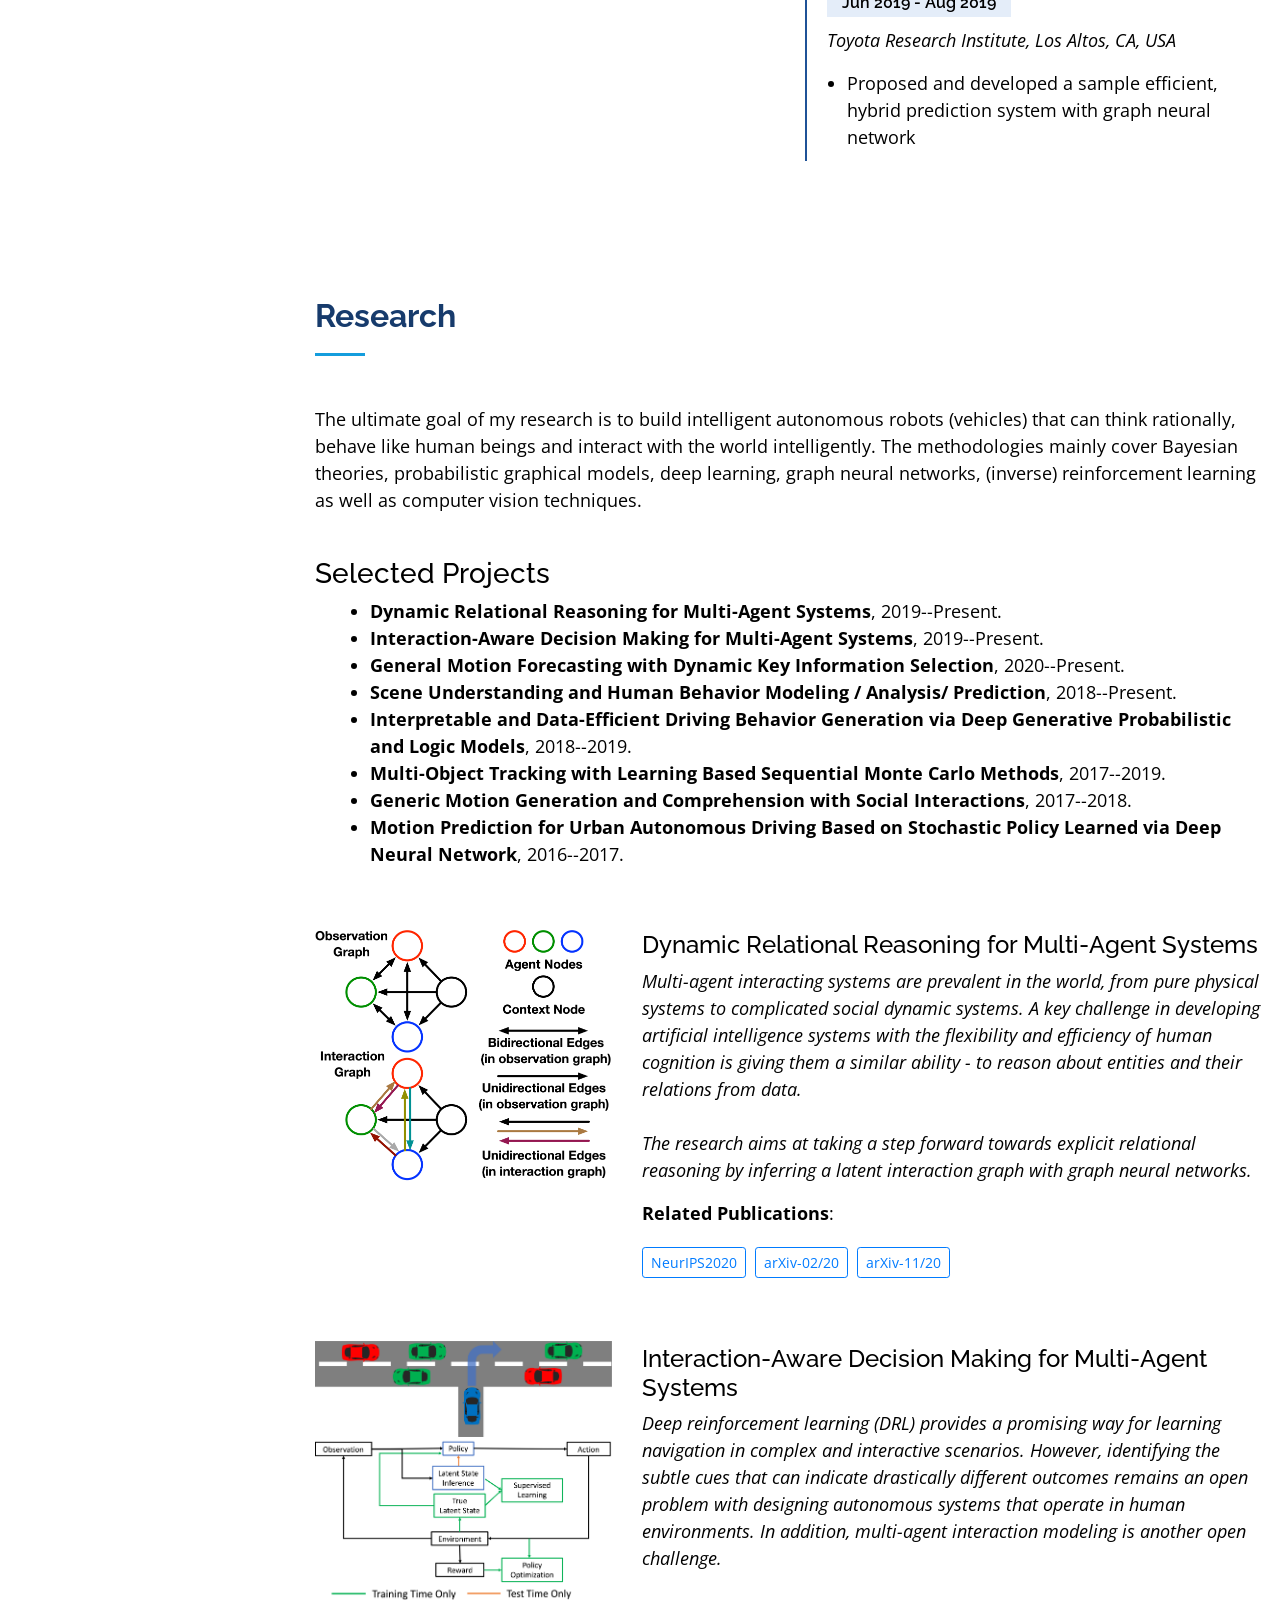
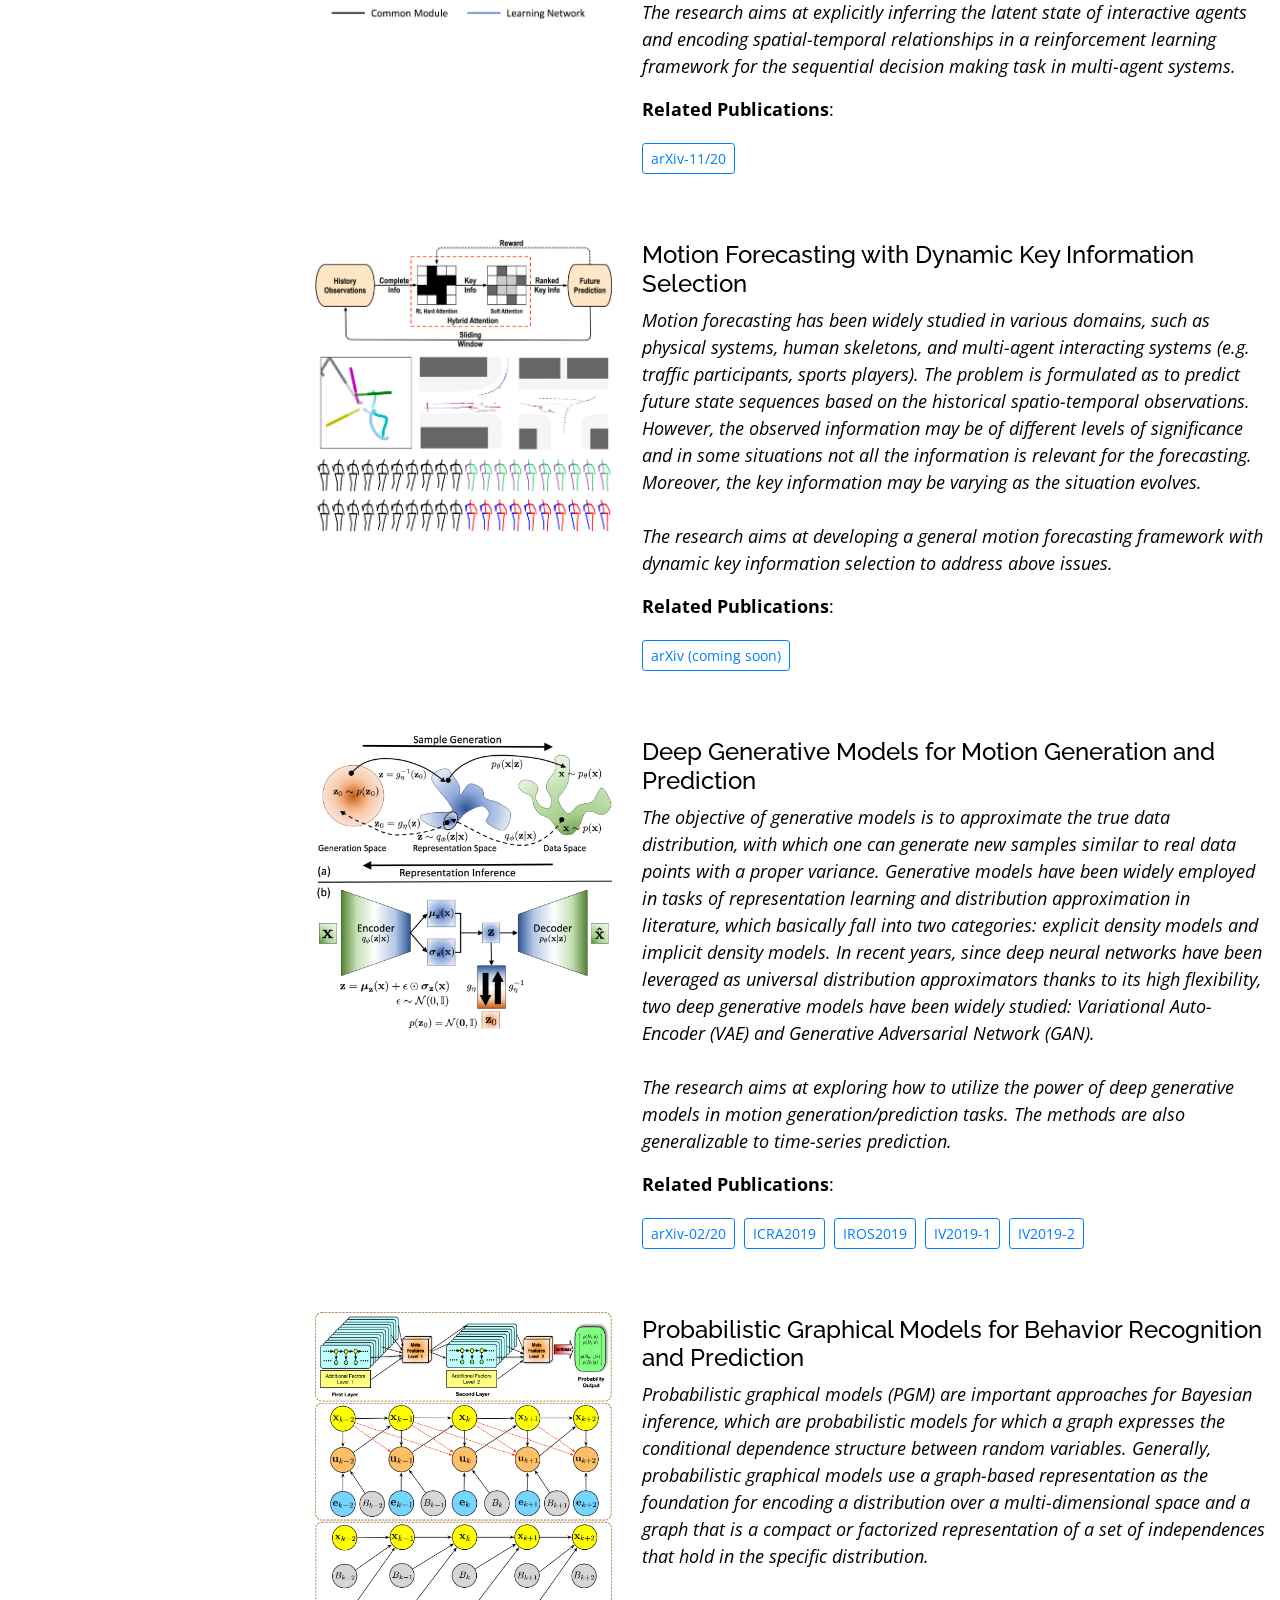
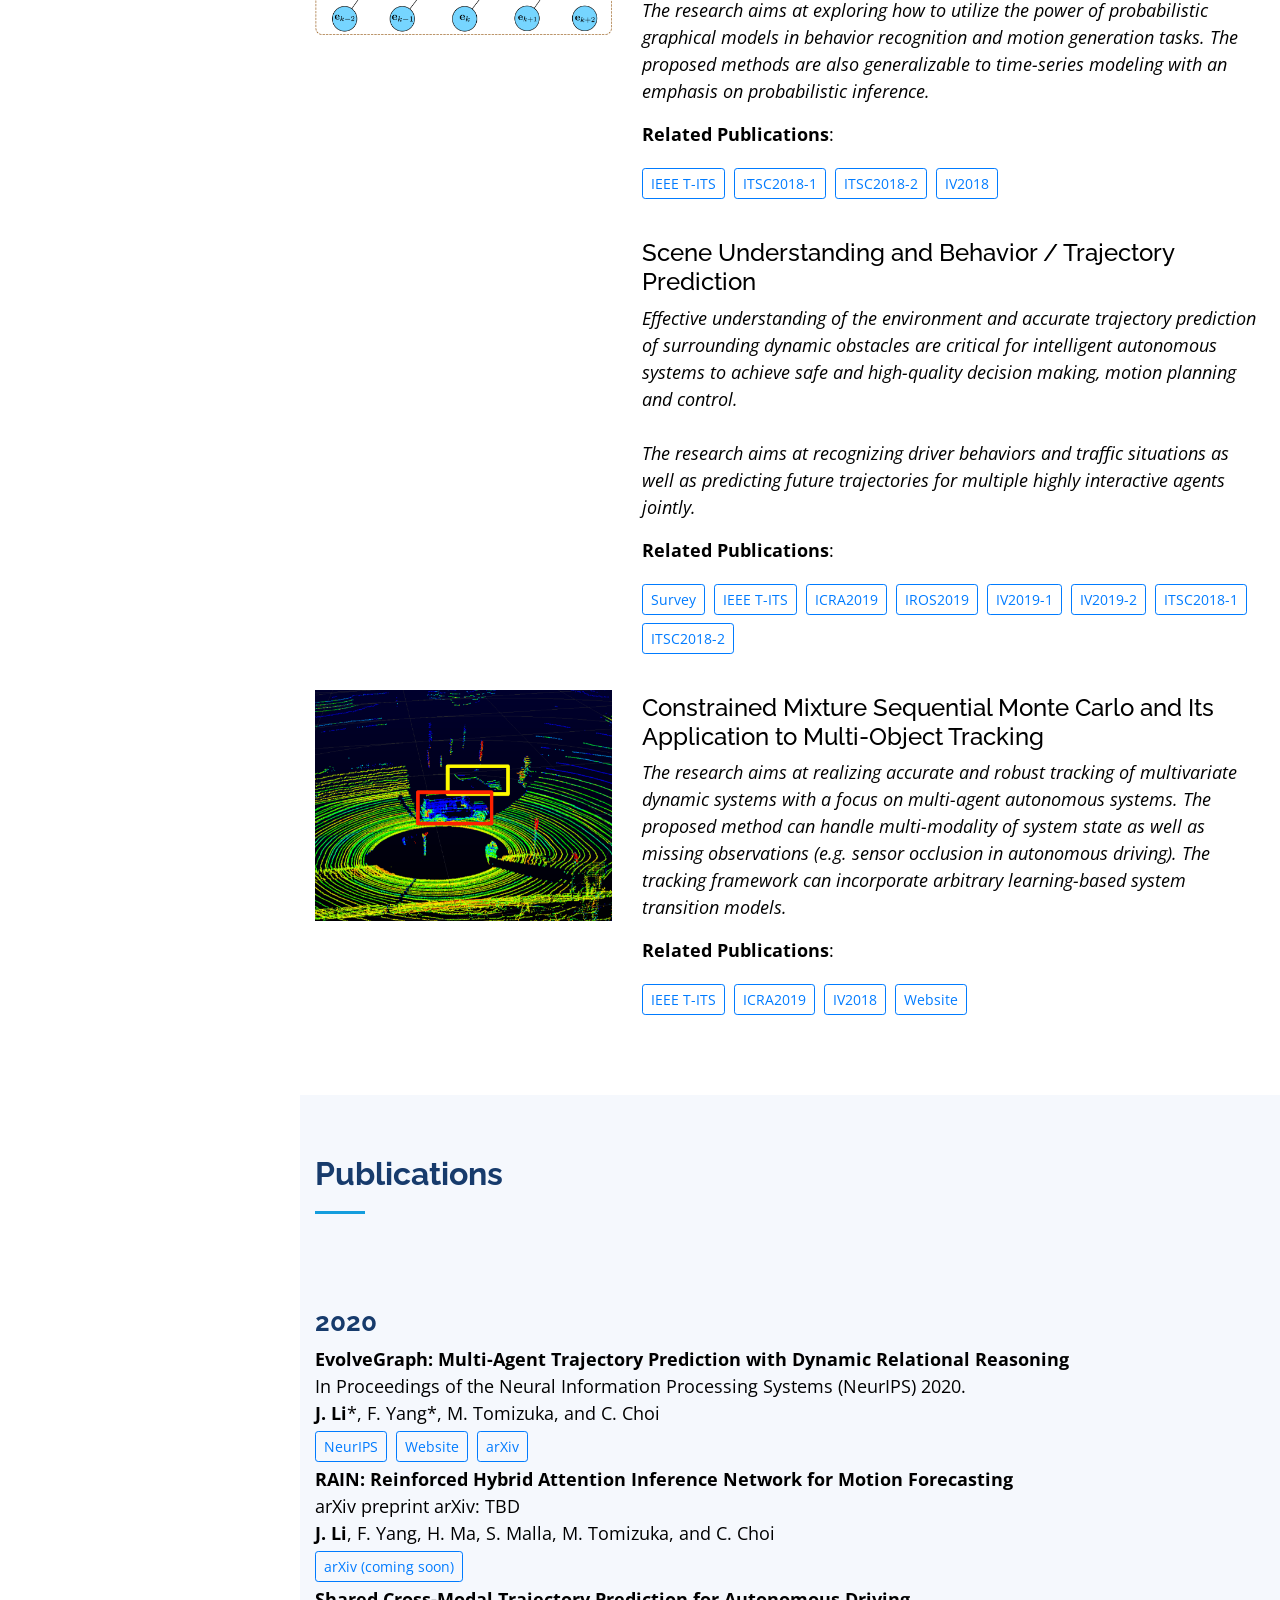
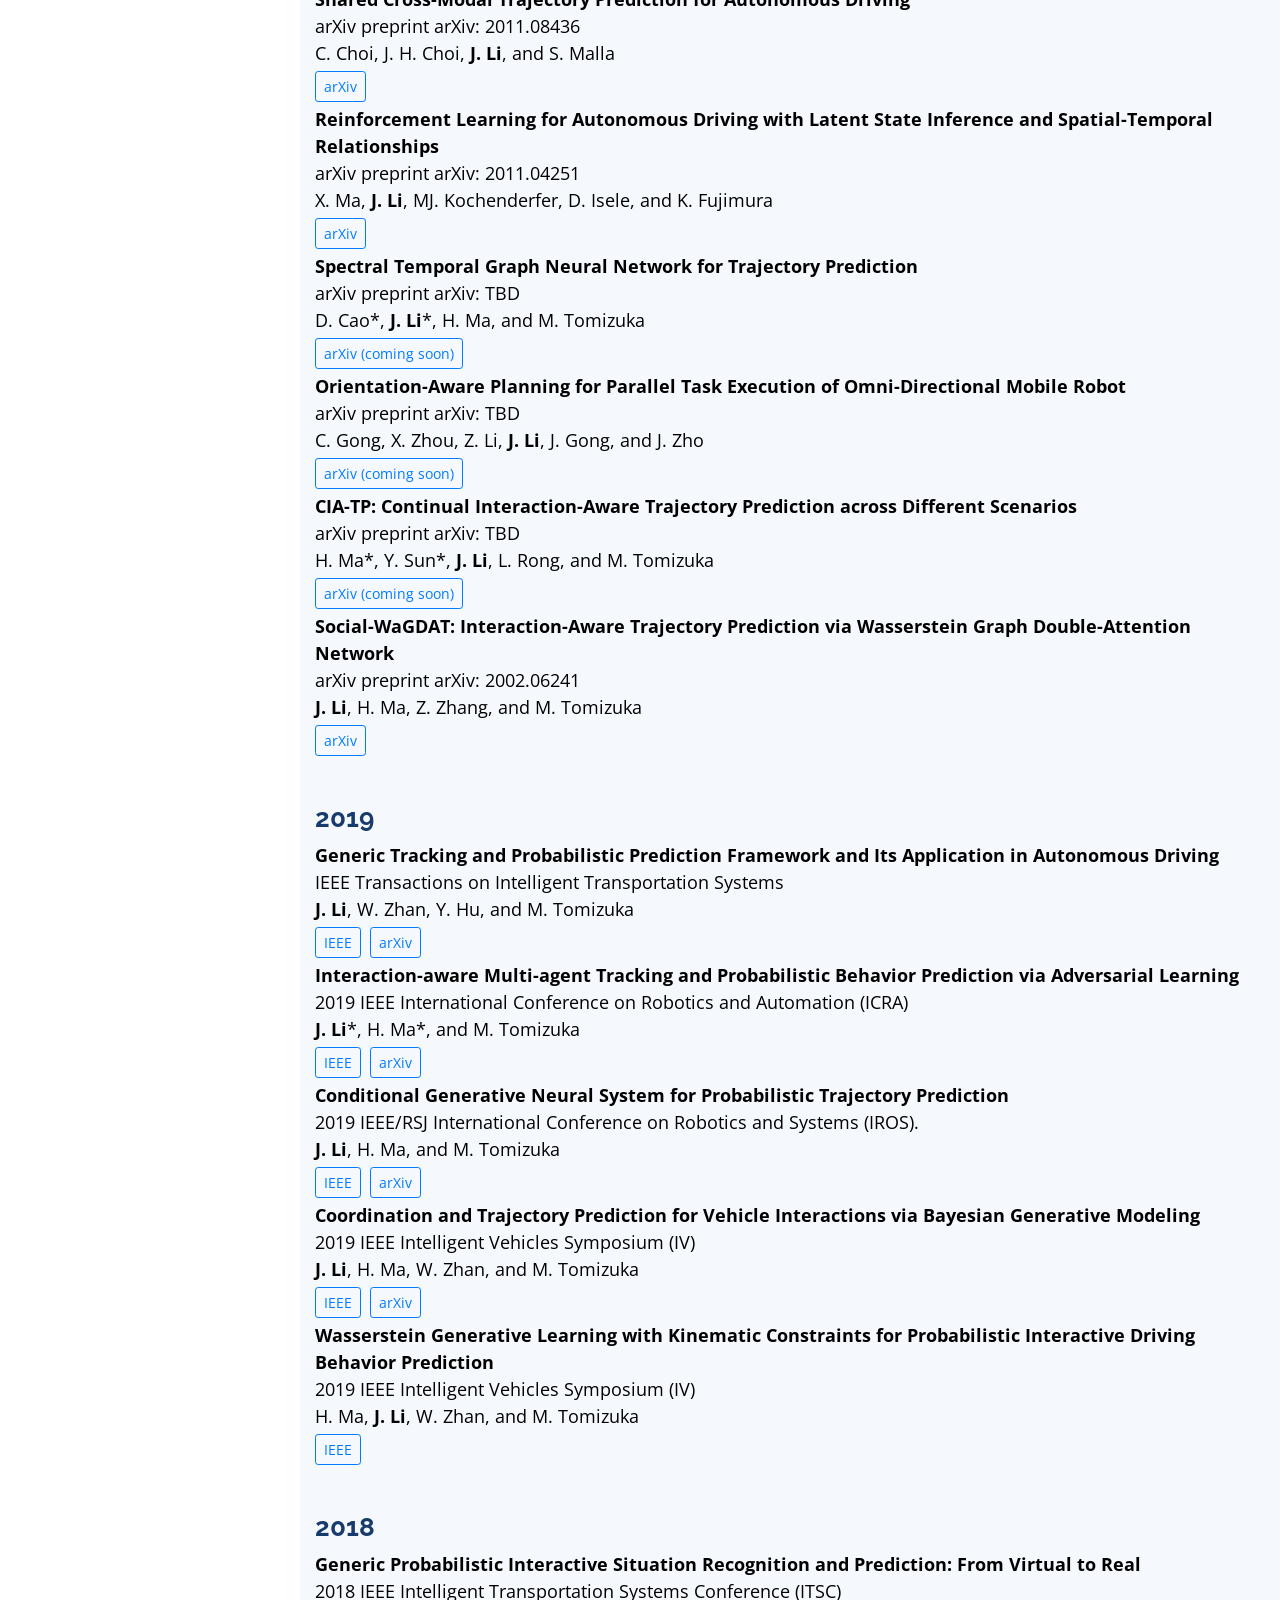
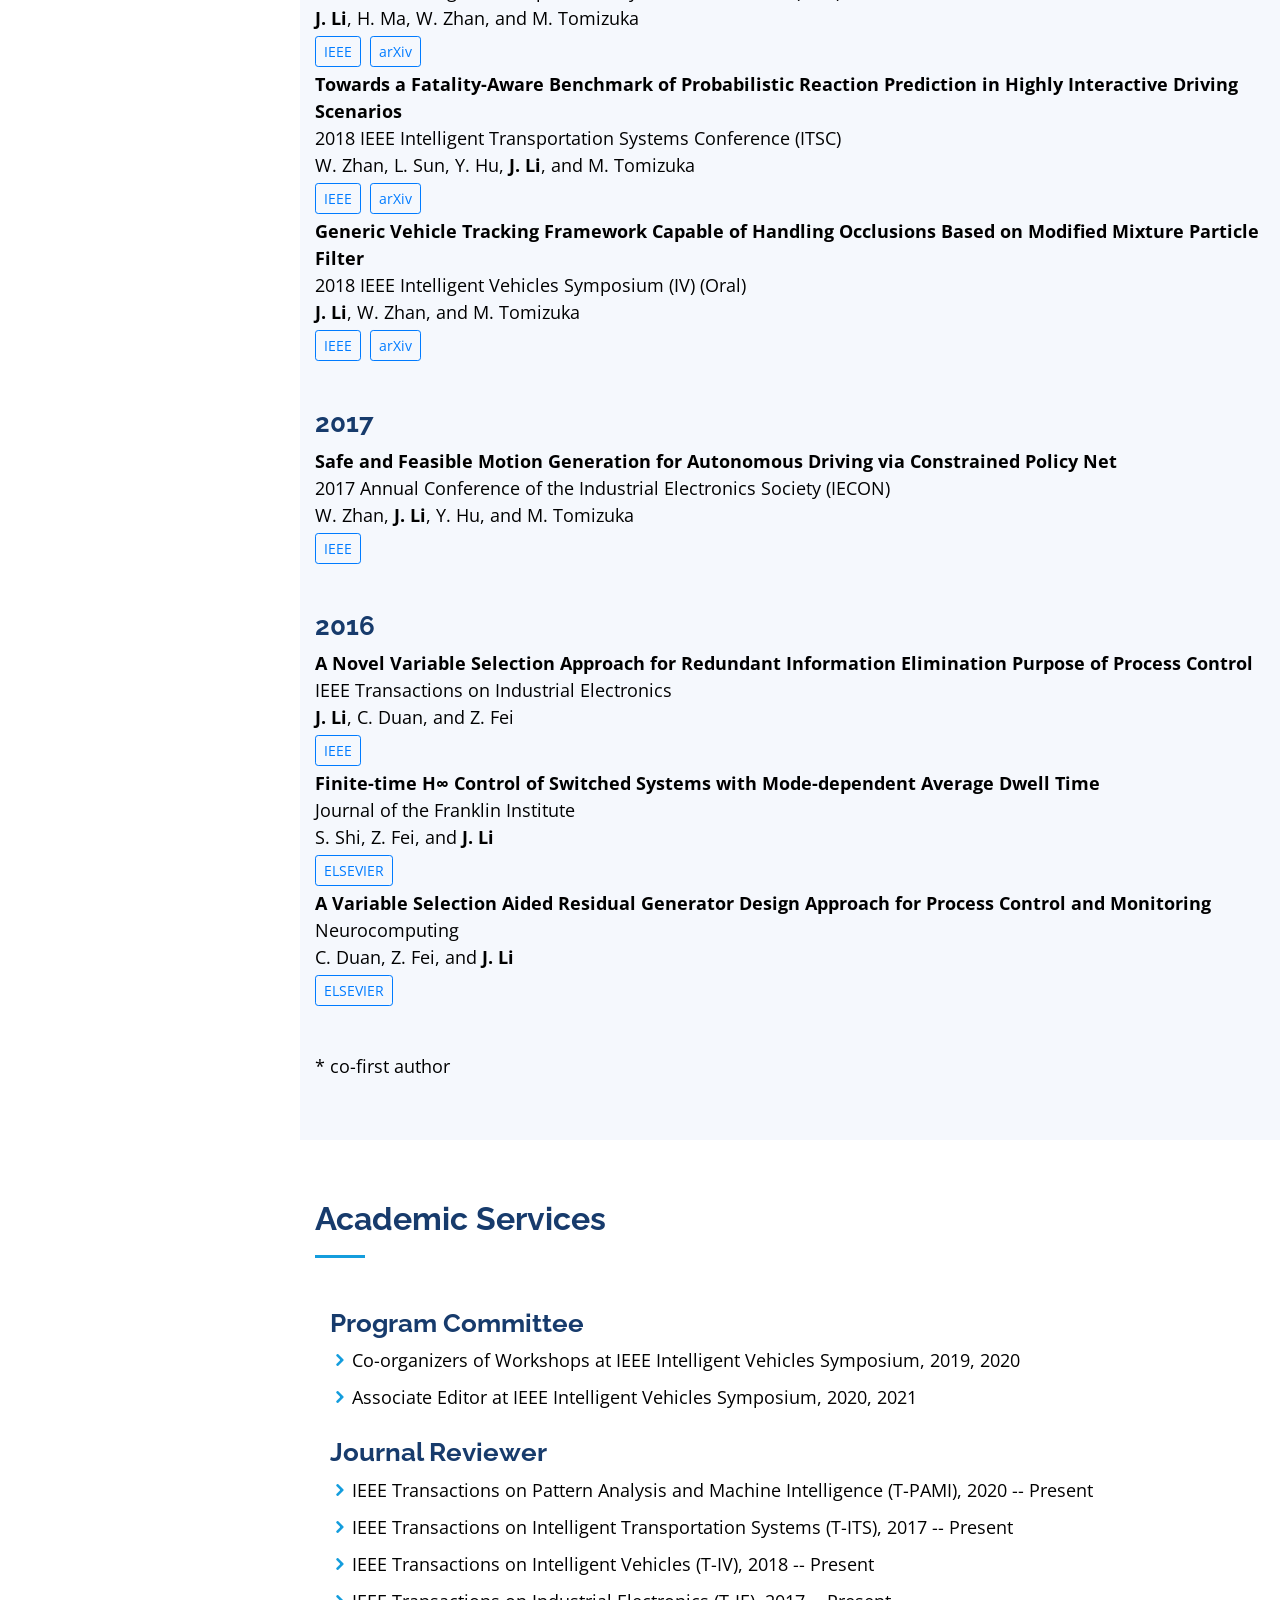
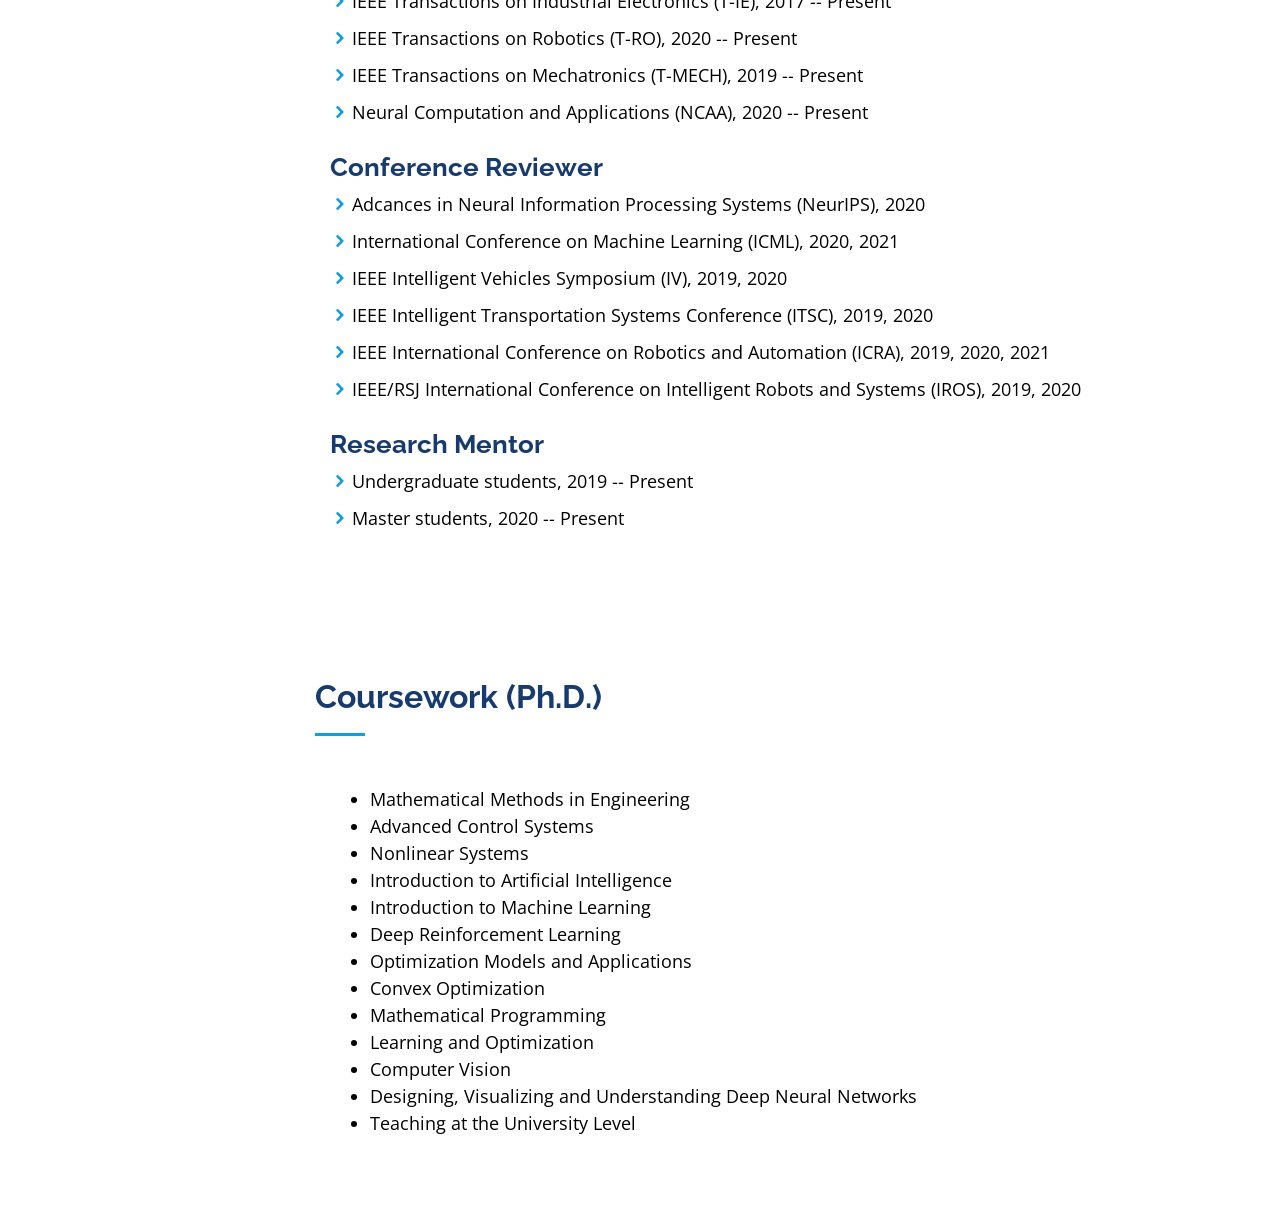
==== commit 7511577f: "Add files via upload" ====
--- a/index.html
+++ b/index.html
@@ -1,5 +1,5 @@
 <!DOCTYPE html>
-<html lang="en">  
+<html lang="en">
 
 <head>
   <meta charset="utf-8">
@@ -92,10 +92,12 @@
         </div>
 
         <div class="row">
-          <div class="col-lg-4" data-aos="fade-right">
+          <div class="col-lg-4">
+          <!--<div class="col-lg-4" data-aos="fade-right">-->
             <img src="assets/img/profile_photo.jpg" class="img-fluid" alt="">
           </div>
-          <div class="col-lg-8 pt-4 pt-lg-1 content" data-aos="fade-left">
+          <div class="col-lg-8 pt-4 pt-lg-1 content">
+          <!--<div class="col-lg-8 pt-4 pt-lg-1 content" data-aos="fade-left">-->
             <h3>Ph.D. Candidate &amp; Graduate Student Researcher</h3>
             <p class="font-italic">
               <font size="4" color="black">I am currently a fifth year Ph.D. candidate in Robotics at UC Berkeley. My advisor is Prof. Masayoshi Tomizuka at Mechanical Systems Control (MSC) Laboratory at UC Berkeley. I have also been doing research on multiple projects at Berkeley DeepDrive (BDD) Laboratory. Prior to UC Berkeley, I received the B.Eng. degree in Automation from Harbin Institute of Technology (HIT), Harbin, China, in 2016. While at HIT, I was an undergraduate student researcher in Research Institute of Intelligent Control and Systems.</font>
@@ -124,7 +126,8 @@
         
         <div class="row">
           <p>&nbsp;</p>
-          <div class="col-lg-12 pt-4 pt-lg-0 content" data-aos="fade-left" data-aos-delay="100">
+          <!--<div class="col-lg-12 pt-4 pt-lg-0 content" data-aos="fade-left" data-aos-delay="100">-->
+          <div class="col-lg-12 pt-4 pt-lg-0 content">
           	<h3>Research Interest</h3>
             <p><font size="4px" color="black">
               My research interest lies at the intersection of <strong>machine learning, graph neural network, computer vision and optimization approaches</strong> and their applications to relational reasoning, behavior prediction, decision making and motion planning for multi-agent intelligent systems (e.g. autonomous vehicles, robots).
@@ -221,7 +224,8 @@
         </div>
 
     
-          <div class="col-lg-12 pt-4 pt-lg-0 content" data-aos="fade-up">
+          <div class="col-lg-12 pt-4 pt-lg-0 content">
+          <!--<div class="col-lg-12 pt-4 pt-lg-0 content" data-aos="fade-up">-->
             <ul>
             <li><i class="icofont-rounded"></i>09/2020: <a href="https://arxiv.org/abs/2003.13924" target="_blank">One paper</a> regarding multi-agent trajectory prediction and relational reasoning is accepted at NeurIPS 2020!</li>
             <li><i class="icofont-rounded"></i>09/2020: I am honored to be recognized as a <strong>Top Reviewer</strong> for ICML 2020!</li>
@@ -247,7 +251,8 @@
 
 
         <div class="row">
-          <div class="col-lg-6" data-aos="fade-up">
+          <div class="col-lg-6">
+          <!--<div class="col-lg-6" data-aos="fade-up">-->
             <h3 class="resume-title">Education</h3>
             <div class="resume-item">
               <h4>Ph.D. Candidate, Robotics</h4>
@@ -269,7 +274,8 @@
           </div>
 
 
-          <div class="col-lg-6" data-aos="fade-up" data-aos-delay="100">
+          <div class="col-lg-6">
+          <!--<div class="col-lg-6" data-aos="fade-up" data-aos-delay="100">-->
             <h3 class="resume-title">Work Experience</h3>
             <div class="resume-item">
               <h4>Research Intern</h4>
@@ -315,12 +321,14 @@
         <p></p><p></p><p></p><p></p> <br>
 
         <div class="row">
-          <div class="col-lg-12 pt-4 pt-lg-0 content" data-aos="fade-up"><h3>Selected Projects</h3></div>
+          <div class="col-lg-12 pt-4 pt-lg-0 content"><h3>Selected Projects</h3></div>
+          <!--<div class="col-lg-12 pt-4 pt-lg-0 content" data-aos="fade-up"><h3>Selected Projects</h3></div>-->
         </div>
         
 
 
-        <div class="col-lg-12 pt-4 pt-lg-0 content" data-aos="fade-left" data-aos-delay="100">
+        <div class="col-lg-12 pt-4 pt-lg-0 content">
+        <!--<div class="col-lg-12 pt-4 pt-lg-0 content" data-aos="fade-left" data-aos-delay="100">-->
           <div class="row">
             <div class="col-lg-12">
               <ul>
@@ -343,10 +351,12 @@
         <p></p><p></p> <br>
   
         <div class="row">
-          <div class="col-lg-4" data-aos="fade-right">
+          <div class="col-lg-4">
+          <!--<div class="col-lg-4" data-aos="fade-right">-->
             <img src="assets/img/graph.png" class="img-fluid" alt="">
           </div>
-          <div class="col-lg-8 pt-4 pt-lg-1 content" data-aos="fade-left">
+          <div class="col-lg-8 pt-4 pt-lg-1 content">
+          <!--<div class="col-lg-8 pt-4 pt-lg-1 content" data-aos="fade-left">-->
             <h4>Dynamic Relational Reasoning for Multi-Agent Systems</h4>
             <p class="font-italic">
               <font size="4pt" color="black">Multi-agent interacting systems are prevalent in the world, from pure physical systems to complicated social dynamic systems. A key challenge in developing artificial intelligence systems with the flexibility and efficiency of human cognition is giving them a similar ability - to reason about entities and their relations from data. 
@@ -367,10 +377,10 @@
         <p></p><p></p> <br>
   
         <div class="row">
-          <div class="col-lg-4" data-aos="fade-right">
+          <div class="col-lg-4">
             <img src="assets/img/decision_making.png" class="img-fluid" alt="">
           </div>
-          <div class="col-lg-8 pt-4 pt-lg-1 content" data-aos="fade-left">
+          <div class="col-lg-8 pt-4 pt-lg-1 content">
             <h4>Interaction-Aware Decision Making for Multi-Agent Systems</h4>
             <p class="font-italic">
               <font size="4pt" color="black">Deep reinforcement learning (DRL) provides a promising way for learning navigation in complex and interactive scenarios. However, identifying the subtle cues that can indicate drastically different outcomes remains an open problem with designing autonomous systems that operate in human environments. In addition, multi-agent interaction modeling is another open challenge.
@@ -389,10 +399,10 @@
         <p></p><p></p> <br>
   
         <div class="row">
-          <div class="col-lg-4" data-aos="fade-right">
+          <div class="col-lg-4">
             <img src="assets/img/key_info.png" class="img-fluid" alt="">
           </div>
-          <div class="col-lg-8 pt-4 pt-lg-1 content" data-aos="fade-left">
+          <div class="col-lg-8 pt-4 pt-lg-1 content">
             <h4>Motion Forecasting with Dynamic Key Information Selection</h4>
             <p class="font-italic">
               <font size="4pt" color="black">Motion forecasting has been widely studied in various domains, such as physical systems, human skeletons, and multi-agent interacting systems (e.g. traffic participants, sports players). The problem is formulated as to predict future state sequences based on the historical spatio-temporal observations. However, the observed information may be of different levels of significance and in some situations not all the information is relevant for the forecasting. Moreover, the key information may be varying as the situation evolves. 
@@ -433,10 +443,10 @@
         <p></p><p></p> <br>
   
         <div class="row">
-          <div class="col-lg-4" data-aos="fade-right">
+          <div class="col-lg-4">
             <img src="assets/img/DGM.png" class="img-fluid" alt="">
           </div>
-          <div class="col-lg-8 pt-4 pt-lg-1 content" data-aos="fade-left">
+          <div class="col-lg-8 pt-4 pt-lg-1 content">
             <h4>Deep Generative Models for Motion Generation and Prediction</h4>
             <p class="font-italic">
               <font size="4pt" color="black">The objective of generative models is to approximate the true data distribution, with which one can generate new samples similar to real data points with a proper variance. Generative models have been widely employed in tasks of representation learning and distribution approximation in literature, which basically fall into two categories: explicit density models and implicit density models. In recent years, since deep neural networks have been leveraged as universal distribution approximators thanks to its high flexibility, two deep generative models have been widely studied: Variational Auto-Encoder (VAE) and Generative Adversarial Network (GAN). <br><br>
@@ -458,10 +468,10 @@
         <p></p><p></p> <br>
   
         <div class="row">
-          <div class="col-lg-4" data-aos="fade-right">
+          <div class="col-lg-4">
             <img src="assets/img/PGM.png" class="img-fluid" alt="">
           </div>
-          <div class="col-lg-8 pt-4 pt-lg-1 content" data-aos="fade-left">
+          <div class="col-lg-8 pt-4 pt-lg-1 content">
             <h4>Probabilistic Graphical Models for Behavior Recognition and Prediction</h4>
             <p class="font-italic">
               <font size="4pt" color="black">Probabilistic graphical models (PGM) are important approaches for Bayesian inference, which are probabilistic models for which a graph expresses the conditional dependence structure between random variables. Generally, probabilistic graphical models use a graph-based representation as the foundation for encoding a distribution over a multi-dimensional space and a graph that is a compact or factorized representation of a set of independences that hold in the specific distribution.  <br><br>
@@ -482,10 +492,10 @@
         <p></p><p></p>
 
         <div class="row">
-          <div class="col-lg-4" data-aos="fade-right">
+          <div class="col-lg-4">
             <img src="assets/img/scenarios.jpg" class="img-fluid" alt="">
           </div>
-          <div class="col-lg-8 pt-4 pt-lg-1 content" data-aos="fade-left">
+          <div class="col-lg-8 pt-4 pt-lg-1 content">
             <h4>Scene Understanding and Behavior / Trajectory Prediction</h4>
             <p class="font-italic">
               <font size="4px" color="black">Effective understanding of the environment and accurate trajectory prediction of surrounding dynamic obstacles are critical for intelligent autonomous systems to achieve safe and high-quality decision making, motion planning and control. 
@@ -510,10 +520,10 @@
         <p></p><p></p>
 
         <div class="row">
-          <div class="col-lg-4" data-aos="fade-right">
+          <div class="col-lg-4">
             <img src="assets/img/tracking.png" class="img-fluid" alt="">
           </div>
-          <div class="col-lg-8 pt-4 pt-lg-1 content" data-aos="fade-left">
+          <div class="col-lg-8 pt-4 pt-lg-1 content">
             <h4>Constrained Mixture Sequential Monte Carlo and Its Application to Multi-Object Tracking</h4>
             <p class="font-italic">
               <font size="4px" color="black">The research aims at realizing accurate and robust tracking of multivariate dynamic systems with a focus on multi-agent autonomous systems. The proposed method can handle multi-modality of system state as well as missing observations (e.g. sensor occlusion in autonomous driving). The tracking framework can incorporate arbitrary learning-based system transition models. </font>
@@ -547,7 +557,7 @@
           <div class="col-lg-12 pt-4 pt-lg-0 content" >
           	<h3>2020</h3>
             <div class="row">
-              <div class="col-lg-12" data-aos="fade-left">
+              <div class="col-lg-12">
                 
 
 		      
@@ -627,7 +637,7 @@
           <div class="col-lg-12 pt-4 pt-lg-0 content" >
           	<h3>2019</h3>
             <div class="row">
-              <div class="col-lg-12" data-aos="fade-left">
+              <div class="col-lg-12">
                 
                 <strong>Generic Tracking and Probabilistic Prediction Framework and Its Application in Autonomous Driving
                 </strong>
@@ -686,7 +696,7 @@
           <div class="col-lg-12 pt-4 pt-lg-0 content" >
           	<h3>2018</h3>
             <div class="row">
-              <div class="col-lg-12" data-aos="fade-left">
+              <div class="col-lg-12">
                 
                 <strong>Generic Probabilistic Interactive Situation Recognition and Prediction: From Virtual to Real
                 </strong>
@@ -724,7 +734,7 @@
           <div class="col-lg-12 pt-4 pt-lg-0 content" >
           	<h3>2017</h3>
             <div class="row">
-              <div class="col-lg-12" data-aos="fade-left">
+              <div class="col-lg-12">
                 
                 <strong>Safe and Feasible Motion Generation for Autonomous Driving via Constrained Policy Net
                 </strong>
@@ -743,7 +753,7 @@
           <div class="col-lg-12 pt-4 pt-lg-0 content" >
           	<h3>2016</h3>
             <div class="row">
-              <div class="col-lg-12" data-aos="fade-left">
+              <div class="col-lg-12">
                 
                 <strong>A Novel Variable Selection Approach for Redundant Information Elimination Purpose of Process Control
                 </strong>
@@ -798,16 +808,16 @@
         </div>
 
 
-        <div class="col-lg-12 pt-4 pt-lg-0 content" data-aos="fade-up"><h3>Program Committee</h3></div>
-        <div class="col-lg-12 pt-4 pt-lg-0 content" data-aos="fade-up">
+        <div class="col-lg-12 pt-4 pt-lg-0 content"><h3>Program Committee</h3></div>
+        <div class="col-lg-12 pt-4 pt-lg-0 content">
           <ul>
           <li><i class="icofont-rounded-right"></i>Co-organizers of Workshops at IEEE Intelligent Vehicles Symposium, 2019, 2020</li>
           <li><i class="icofont-rounded-right"></i>Associate Editor at IEEE Intelligent Vehicles Symposium, 2020, 2021</li>
           </ul>
         </div>
 
-        <div class="col-lg-12 pt-4 pt-lg-0 content" data-aos="fade-up"><h3>Journal Reviewer</h3></div>
-        <div class="col-lg-12 pt-4 pt-lg-0 content" data-aos="fade-up">
+        <div class="col-lg-12 pt-4 pt-lg-0 content"><h3>Journal Reviewer</h3></div>
+        <div class="col-lg-12 pt-4 pt-lg-0 content">
           <ul>
 		      <li><i class="icofont-rounded-right"></i>IEEE Transactions on Pattern Analysis and Machine Intelligence (T-PAMI), 2020 -- Present</li>
           <li><i class="icofont-rounded-right"></i>IEEE Transactions on Intelligent Transportation Systems (T-ITS), 2017 -- Present</li>
@@ -819,8 +829,8 @@
 		      </ul>
         </div>
 
-        <div class="col-lg-12 pt-4 pt-lg-0 content" data-aos="fade-up"><h3>Conference Reviewer</h3></div>
-        <div class="col-lg-12 pt-4 pt-lg-0 content" data-aos="fade-up">
+        <div class="col-lg-12 pt-4 pt-lg-0 content"><h3>Conference Reviewer</h3></div>
+        <div class="col-lg-12 pt-4 pt-lg-0 content">
           <ul>
           <li><i class="icofont-rounded-right"></i>Adcances in Neural Information Processing Systems (NeurIPS), 2020</li>
           <li><i class="icofont-rounded-right"></i>International Conference on Machine Learning (ICML), 2020, 2021</li>
@@ -831,8 +841,8 @@
           </ul>
         </div>
 
-        <div class="col-lg-12 pt-4 pt-lg-0 content" data-aos="fade-up"><h3>Research Mentor</h3></div>
-        <div class="col-lg-12 pt-4 pt-lg-0 content" data-aos="fade-up">
+        <div class="col-lg-12 pt-4 pt-lg-0 content"><h3>Research Mentor</h3></div>
+        <div class="col-lg-12 pt-4 pt-lg-0 content">
           <ul>
           <li><i class="icofont-rounded-right"></i>Undergraduate students, 2019 -- Present</li>
           <li><i class="icofont-rounded-right"></i>Master students, 2020 -- Present</li>
@@ -852,7 +862,7 @@
         <div class="section-title">
           <h2>Coursework (Ph.D.)</h2>
         </div>
-        <div class="col-lg-12 pt-4 pt-lg-0 content" data-aos="fade-up">
+        <div class="col-lg-12 pt-4 pt-lg-0 content">
           <ul>
       <li><i class="icofont-rounded"></i>Mathematical Methods in Engineering</li>
       <li><i class="icofont-rounded"></i>Advanced Control Systems</li>
